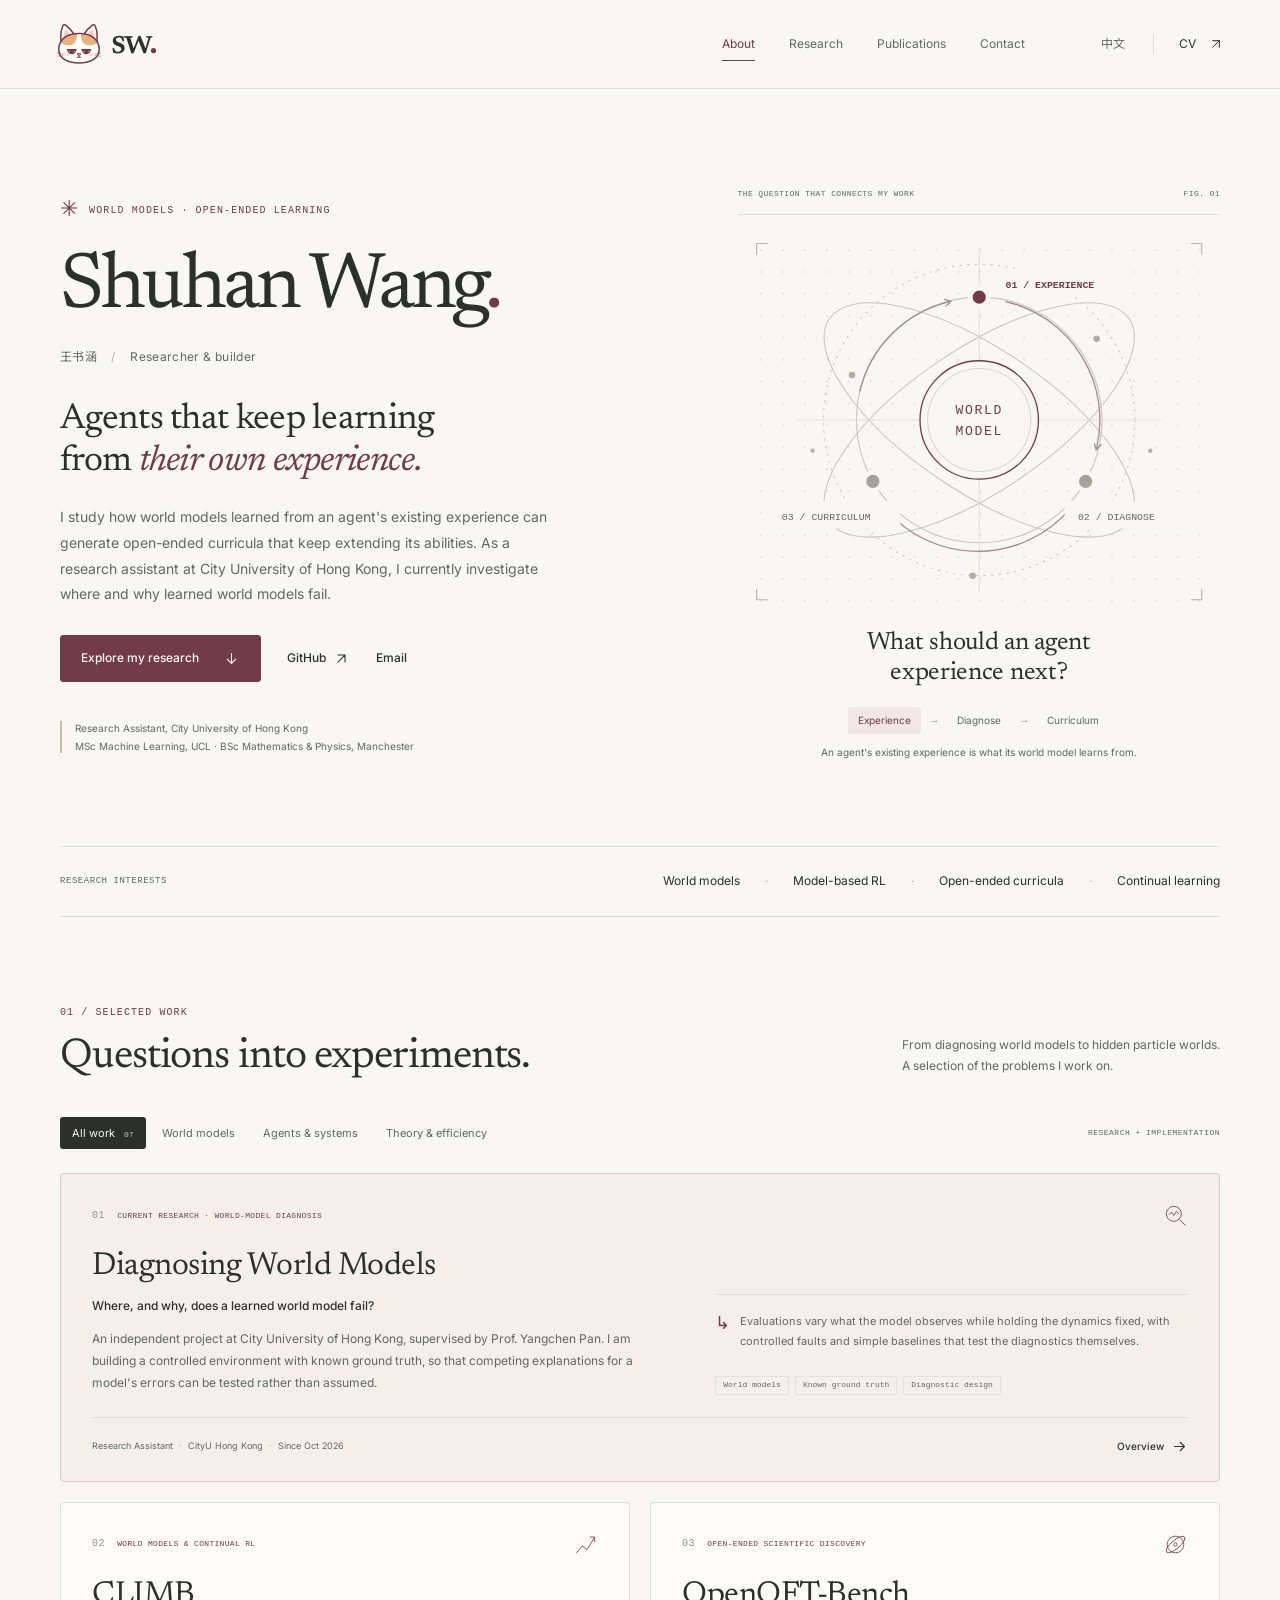
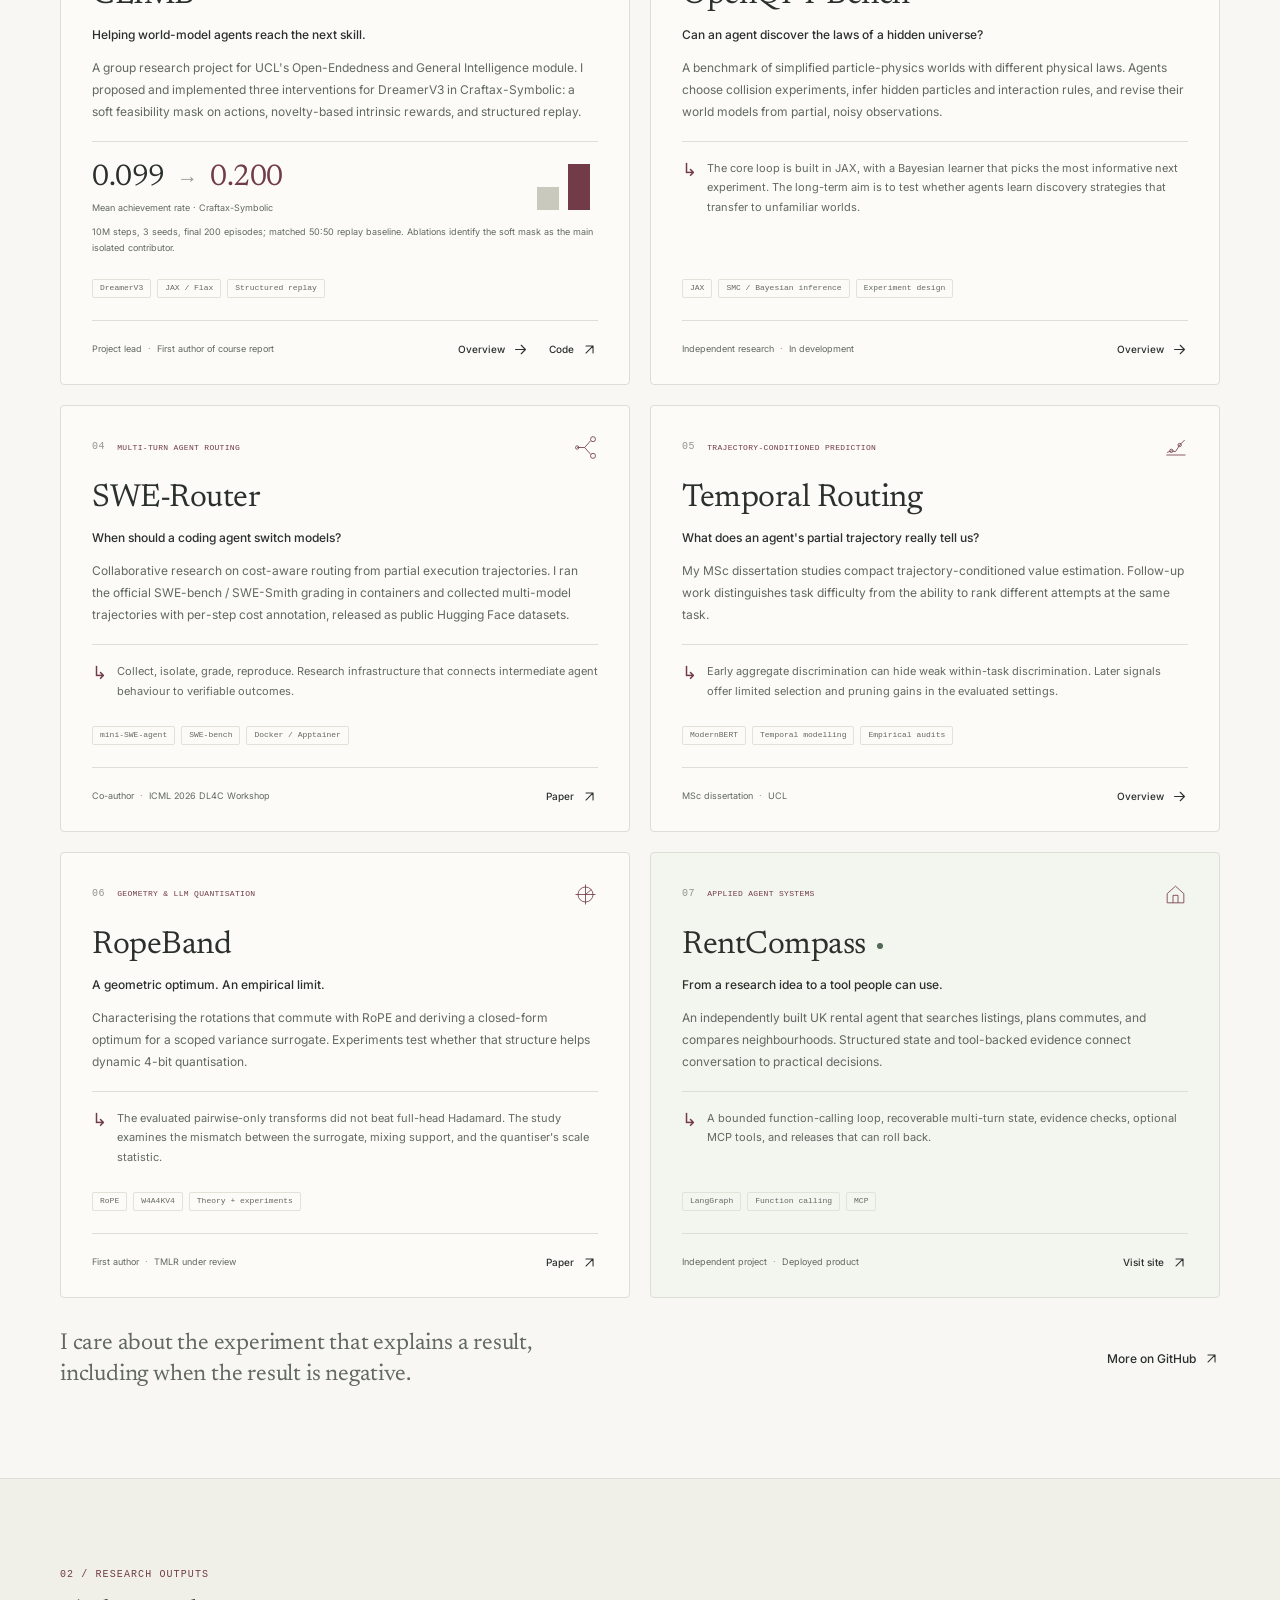
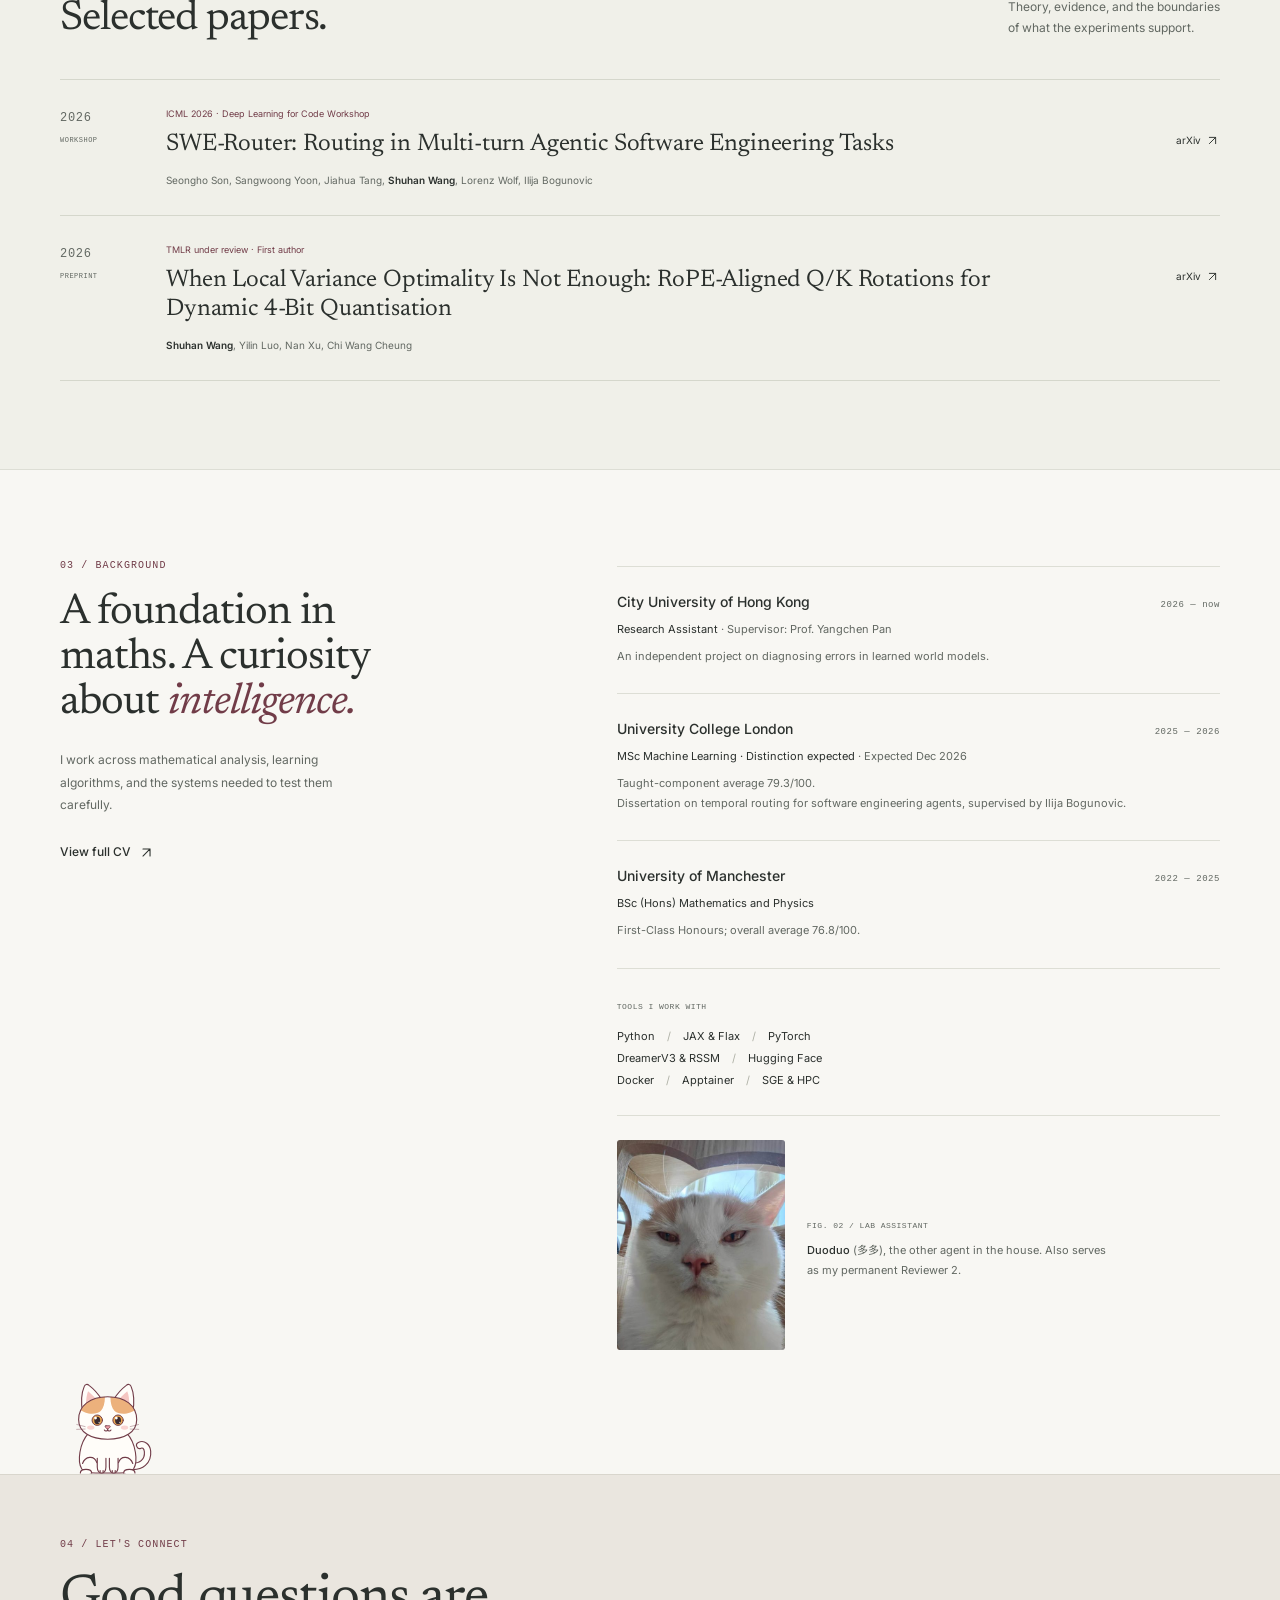
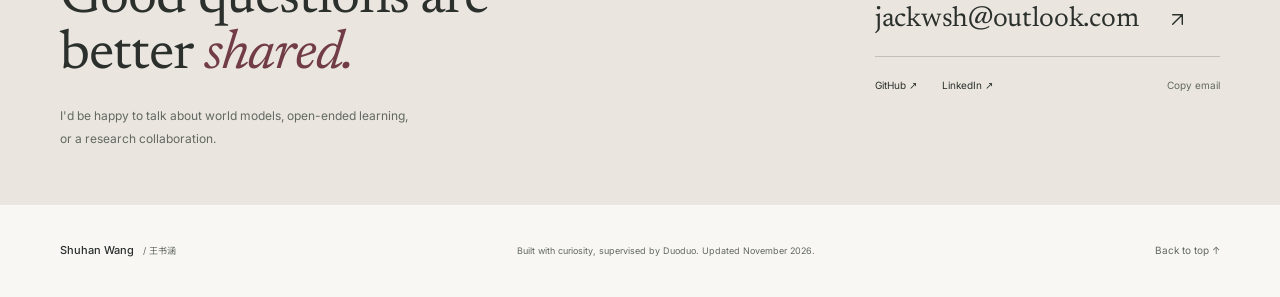
==== index.html @ 711679b0 "Add Duoduo avatar logo Draw Duoduo as an unimpressed line-art avatar beside the wordmark, with eyes " ====
<!doctype html>
<html lang="en">
<head>
  <meta charset="UTF-8">
  <meta name="viewport" content="width=device-width, initial-scale=1">
  <meta name="theme-color" content="#f8f7f3">
  <meta name="description" content="Shuhan Wang — Research Assistant at City University of Hong Kong and UCL MSc Machine Learning. Research in world models, model-based RL, and open-ended learning.">
  <meta property="og:type" content="website">
  <meta property="og:title" content="Shuhan Wang — Machine Learning Research">
  <meta property="og:description" content="Agents that keep learning from their own experience. World models, model-based RL, and open-ended learning.">
  <meta property="og:url" content="https://shuhan-wang1.github.io/">
  <meta property="og:image" content="https://shuhan-wang1.github.io/assets/social-card.png">
  <meta property="og:image:width" content="1200">
  <meta property="og:image:height" content="630">
  <meta property="og:image:alt" content="Shuhan Wang. Agents that keep learning from their own experience.">
  <meta name="twitter:card" content="summary_large_image">
  <link rel="canonical" href="https://shuhan-wang1.github.io/">
  <meta name="color-scheme" content="light">
  <title>Shuhan Wang — Machine Learning Research</title>
  <link rel="icon" href="assets/favicon.svg" type="image/svg+xml">
  <link rel="apple-touch-icon" href="assets/apple-touch-icon.png">
  <link rel="stylesheet" href="styles.css">
  <link rel="stylesheet" href="assets/duoduo/duoduo.css">
  <script src="app.js" defer></script>
  <script src="assets/duoduo/duoduo.js" defer></script>
  <script type="application/ld+json">{"@context":"https://schema.org","@type":"Person","name":"Shuhan Wang","alternateName":"王书涵","url":"https://shuhan-wang1.github.io/","email":"mailto:jackwsh@outlook.com","sameAs":["https://github.com/shuhan-wang1","https://www.linkedin.com/in/shuhan-wang-3779bb253/"],"jobTitle":"Research Assistant","affiliation":{"@type":"CollegeOrUniversity","name":"City University of Hong Kong"},"alumniOf":[{"@type":"CollegeOrUniversity","name":"University of Manchester"}],"knowsAbout":["World models","Model-based reinforcement learning","Open-ended learning","Continual learning"]}</script>
</head>
<body>
  <a class="skip-link" href="#main" data-i18n="skip">Skip to content</a>
  <header class="site-header">
    <div class="header-inner">
      <a class="wordmark" href="#" aria-label="Shuhan Wang, home"><svg class="logo-avatar" viewBox="0 0 64 64" aria-hidden="true" focusable="false"><g class="logo-head"><g transform="translate(32 32) scale(.84) translate(-55 -41.5)"><defs><clipPath id="logo-h"><path d="M55 24C75 24 88.5 34 88.5 50.5 88.5 64.5 75 73 55 73S21.5 64.5 21.5 50.5C21.5 34 35 24 55 24z"/></clipPath></defs><g fill="none" stroke="#713c48" stroke-width="2.5" stroke-linecap="round" stroke-linejoin="round"><path fill="#fffdf9" d="M26 42C24 30 25 19 28 12c1-2.5 3.5-3 5.5-1.2C39 15 44 20.5 48 27"/><path fill="#f5c6c2" stroke="none" d="M30 33c0-6 .8-11.5 2.4-15.5 3.5 2.8 6.8 6 9.6 9.5z"/><path fill="#fffdf9" d="M84 42C86 30 85 19 82 12c-1-2.5-3.5-3-5.5-1.2C71 15 66 20.5 62 27"/><path fill="#f5c6c2" stroke="none" d="M80 33c0-6-.8-11.5-2.4-15.5-3.5 2.8-6.8 6-9.6 9.5z"/><path fill="#fffdf9" stroke="none" d="M55 24C75 24 88.5 34 88.5 50.5 88.5 64.5 75 73 55 73S21.5 64.5 21.5 50.5C21.5 34 35 24 55 24z"/><g clip-path="url(#logo-h)"><path fill="#ecb17c" stroke="none" d="M15 20h36.5c1 8-.5 16-4.5 20.5-4 3.5-12 4-18 1.5-5-2-10-5-14-9zM95 20H58.5c-1 8 .5 16 4.5 20.5 4 3.5 12 4 18 1.5 5-2 10-5 14-9z"/></g><path d="M55 24C75 24 88.5 34 88.5 50.5 88.5 64.5 75 73 55 73S21.5 64.5 21.5 50.5C21.5 34 35 24 55 24z"/><ellipse cx="35.5" cy="59.5" rx="4.2" ry="2.4" fill="#f6b3b3" opacity=".55" stroke="none"/><ellipse cx="74.5" cy="59.5" rx="4.2" ry="2.4" fill="#f6b3b3" opacity=".55" stroke="none"/><clipPath id="logo-el"><path d="M36.7 51.2H49.3A6.3 6.3 0 0 1 36.7 51.2z"/></clipPath><g class="eye-half"><path d="M36.7 51.2H49.3A6.3 6.3 0 0 1 36.7 51.2z" fill="#eaa64f" stroke="none"/><g clip-path="url(#logo-el)"><ellipse cx="43" cy="52.6" rx="2" ry="3.2" fill="#3a2a2e"/><circle cx="44.6" cy="53.3" r=".75" fill="#fff"/></g><path d="M36.7 51.2H49.3A6.3 6.3 0 0 1 36.7 51.2z" stroke-width="2.0"/><path d="M35.8 51.2H50.2" stroke-width="2.5"/></g><clipPath id="logo-er"><path d="M60.7 51.2H73.3A6.3 6.3 0 0 1 60.7 51.2z"/></clipPath><g class="eye-half"><path d="M60.7 51.2H73.3A6.3 6.3 0 0 1 60.7 51.2z" fill="#eaa64f" stroke="none"/><g clip-path="url(#logo-er)"><ellipse cx="67" cy="52.6" rx="2" ry="3.2" fill="#3a2a2e"/><circle cx="68.6" cy="53.3" r=".75" fill="#fff"/></g><path d="M60.7 51.2H73.3A6.3 6.3 0 0 1 60.7 51.2z" stroke-width="2.0"/><path d="M59.8 51.2H74.2" stroke-width="2.5"/></g><g class="eye-open"><circle cx="43" cy="51" r="6.3" fill="#eaa64f" stroke-width="2.0"/><ellipse cx="43" cy="51.3" rx="3" ry="4.3" fill="#3a2a2e" stroke="none"/><circle cx="41.1" cy="48.9" r="1.5" fill="#fff" stroke="none"/></g><g class="eye-open"><circle cx="67" cy="51" r="6.3" fill="#eaa64f" stroke-width="2.0"/><ellipse cx="67" cy="51.3" rx="3" ry="4.3" fill="#3a2a2e" stroke="none"/><circle cx="65.1" cy="48.9" r="1.5" fill="#fff" stroke="none"/></g><path fill="#ef9ea6" stroke-width="1.5" d="M53 57.4h4c.9 0 1.3 1 .7 1.6l-1.9 1.9c-.4.4-1.2.4-1.6 0l-1.9-1.9c-.6-.6-.2-1.6.7-1.6z"/><path stroke-width="1.75" d="M55 61.2V62.8M52.2 63.3h5.6"/><path stroke-width="1.25" opacity=".6" d="M29 58.4l-9.6-2.4M29 61.2l-9.8.4M81 58.4l9.6-2.4M81 61.2l9.8.4"/></g></g></g></svg><span class="wordmark-text">sw<span class="wordmark-dot">.</span></span></a>
      <nav class="desktop-nav" aria-label="Main navigation">
        <a href="#about" data-i18n="navAbout">About</a>
        <a href="#research" data-i18n="navResearch">Research</a>
        <a href="#publications" data-i18n="navPapers">Publications</a>
        <a href="#contact" data-i18n="navContact">Contact</a>
      </nav>
      <div class="header-actions">
        <button class="language-button" id="language-toggle" type="button" aria-label="Switch to Chinese"><span id="language-label">中文</span></button>
        <a class="header-cv" href="assets/Shuhan_Wang_CV.pdf" target="_blank" rel="noopener"><span data-i18n="cv">CV</span><svg class="icon" viewBox="0 0 24 24" aria-hidden="true"><path d="M7 17 17 7M7 7h10v10"/></svg></a>
        <button class="menu-button" id="menu-toggle" type="button" aria-label="Open navigation" aria-expanded="false" aria-controls="mobile-nav"><svg class="icon" viewBox="0 0 24 24" aria-hidden="true"><path d="M4 8h16M4 16h16"/></svg></button>
      </div>
    </div>
    <nav class="mobile-nav" id="mobile-nav" aria-label="Mobile navigation" hidden>
      <a href="#about" data-i18n="navAbout">About</a><a href="#research" data-i18n="navResearch">Research</a><a href="#publications" data-i18n="navPapers">Publications</a><a href="#contact" data-i18n="navContact">Contact</a>
    </nav>
  </header>

  <main id="main">
    <section class="hero container" id="about" aria-labelledby="hero-title">
      <div class="hero-copy">
        <div class="eyebrow"><span class="small-cross" aria-hidden="true">✳</span><span data-i18n="heroEyebrow">WORLD MODELS · OPEN-ENDED LEARNING</span></div>
        <h1 id="hero-title">Shuhan Wang<span class="name-period">.</span></h1>
        <p class="chinese-name" data-i18n="nameNote">王书涵 <span class="name-divider">/</span> Researcher &amp; builder</p>
        <h2 class="hero-statement" data-i18n="heroStatement">Agents that keep learning <br>from <em>their own experience.</em></h2>
        <p class="hero-description" data-i18n="heroDescription">I study how world models learned from an agent's existing experience can generate open-ended curricula that keep extending its abilities. As a research assistant at City University of Hong Kong, I currently investigate where and why learned world models fail.</p>
        <div class="hero-links">
          <a class="button button-primary" href="#research"><span data-i18n="exploreResearch">Explore my research</span><svg class="icon" viewBox="0 0 24 24" aria-hidden="true"><path d="M12 5v14m-6-6 6 6 6-6"/></svg></a>
          <a class="text-link" href="https://github.com/shuhan-wang1" target="_blank" rel="noopener noreferrer">GitHub<svg class="icon" viewBox="0 0 24 24" aria-hidden="true"><path d="M7 17 17 7M7 7h10v10"/></svg></a>
          <a class="text-link" href="mailto:jackwsh@outlook.com" data-i18n="email">Email</a>
        </div>
        <div class="hero-affiliation"><span class="affiliation-line" aria-hidden="true"></span><span data-i18n="affiliation">Research Assistant, City University of Hong Kong<br>MSc Machine Learning, UCL · BSc Mathematics &amp; Physics, Manchester</span></div>
      </div>

      <figure class="research-figure" data-phase="0">
        <div class="figure-heading"><span class="mono" data-i18n="figureLabel">THE QUESTION THAT CONNECTS MY WORK</span><span class="figure-index mono">FIG. 01</span></div>
        <svg class="world-diagram" viewBox="0 0 440 370" role="img" aria-labelledby="diagram-title diagram-desc">
          <title id="diagram-title">Learning from self-generated experience</title>
          <desc id="diagram-desc">An illustrative loop: experience trains a world model, diagnosis locates its errors, and the model shapes what the agent experiences next.</desc>
          <defs><pattern id="dot-grid" width="20" height="20" patternUnits="userSpaceOnUse"><circle cx="1" cy="1" r=".8" fill="#d7d5ce"/></pattern><marker id="arrow" markerWidth="6" markerHeight="6" refX="4" refY="3" orient="auto"><path d="m0 0 5 3-5 3" fill="none" stroke="#a48a8d"/></marker></defs>
          <rect x="14" y="12" width="412" height="335" fill="url(#dot-grid)"/>
          <g class="diagram-orbits" fill="none" stroke="#c8c6bd" stroke-width="1">
            <circle cx="220" cy="176" r="112"/><circle cx="220" cy="176" r="142" stroke-dasharray="2 5"/>
            <ellipse cx="220" cy="176" rx="165" ry="65" transform="rotate(-34 220 176)"/>
            <ellipse cx="220" cy="176" rx="165" ry="65" transform="rotate(34 220 176)"/>
            <path d="M54 176h332M220 18v315" stroke="#e3e0d8"/>
          </g>
          <g stroke="#a48a8d" stroke-width="1.2" fill="none" marker-end="url(#arrow)"><path d="M244 68a111 111 0 0 1 83 134"/><path d="M302 258a111 111 0 0 1-167 0"/><path d="M111 150a111 111 0 0 1 82-82"/></g>
          <g class="diagram-center"><circle cx="220" cy="176" r="54" fill="#f8f7f3" stroke="#713c48" stroke-width="1.2"/><circle cx="220" cy="176" r="47" fill="none" stroke="#e1d4d5"/><text x="220" y="171" text-anchor="middle" data-i18n="diagramWorld">WORLD</text><text x="220" y="190" text-anchor="middle" data-i18n="diagramModel">MODEL</text></g>
          <g class="diagram-node node-0"><circle cx="220" cy="64" r="8"/><rect x="233" y="39" width="120" height="25" rx="3"/><text x="244" y="56" data-i18n="diagramExperience">01 / EXPERIENCE</text></g>
          <g class="diagram-node node-1"><circle cx="317" cy="232" r="8"/><rect x="298" y="250" width="123" height="25" rx="3"/><text x="310" y="267" data-i18n="diagramDiagnose">02 / DIAGNOSE</text></g>
          <g class="diagram-node node-2"><circle cx="123" cy="232" r="8"/><rect x="28" y="250" width="120" height="25" rx="3"/><text x="40" y="267" data-i18n="diagramCurriculum">03 / CURRICULUM</text></g>
          <g fill="#b0afa5"><circle cx="104" cy="135" r="3"/><circle cx="327" cy="102" r="3"/><circle cx="214" cy="318" r="3"/><circle cx="68" cy="204" r="2"/><circle cx="376" cy="204" r="2"/></g>
          <path d="M17 25v-10h10M413 15h10v10M17 330v10h10M413 340h10v-10" stroke="#b5b3a9" fill="none"/>
        </svg>
        <figcaption>
          <p class="figure-question" data-i18n="figureQuestion">What should an agent<br>experience next?</p>
          <div class="phase-controls" role="group" aria-label="Explore the learning loop"><button type="button" data-phase="0" aria-pressed="true" data-i18n="phaseExperience">Experience</button><span aria-hidden="true">→</span><button type="button" data-phase="1" aria-pressed="false" data-i18n="phaseDiagnose">Diagnose</button><span aria-hidden="true">→</span><button type="button" data-phase="2" aria-pressed="false" data-i18n="phaseCurriculum">Curriculum</button></div>
          <p class="phase-description" id="phase-description" aria-live="polite">An agent's existing experience is what its world model learns from.</p>
        </figcaption>
      </figure>
    </section>

    <div class="interest-strip container"><span class="mono" data-i18n="interestsLabel">RESEARCH INTERESTS</span><div><span data-i18n="interestWorld">World models</span><span class="strip-dot" aria-hidden="true">·</span><span data-i18n="interestMBRL">Model-based RL</span><span class="strip-dot" aria-hidden="true">·</span><span data-i18n="interestOpen">Open-ended curricula</span><span class="strip-dot" aria-hidden="true">·</span><span data-i18n="interestContinual">Continual learning</span></div></div>

    <section class="research-section container section-space" id="research" aria-labelledby="research-title">
      <div class="section-heading"><div><p class="eyebrow" data-i18n="researchEyebrow">01 / SELECTED WORK</p><h2 id="research-title" data-i18n="researchTitle">Questions into experiments.</h2></div><p class="section-intro" data-i18n="researchIntro">From diagnosing world models to hidden particle worlds.<br>A selection of the problems I work on.</p></div>
      <div class="research-toolbar"><div class="project-filters" role="group" aria-label="Filter projects"><button type="button" data-filter="all" aria-pressed="true" data-i18n="filterAll">All work <span>07</span></button><button type="button" data-filter="world" aria-pressed="false" data-i18n="filterWorld">World models</button><button type="button" data-filter="agents" aria-pressed="false" data-i18n="filterAgents">Agents &amp; systems</button><button type="button" data-filter="theory" aria-pressed="false" data-i18n="filterTheory">Theory &amp; efficiency</button></div><span class="mono toolbar-note" data-i18n="toolbarNote">RESEARCH + IMPLEMENTATION</span></div>
      <div class="projects-grid">
        <article class="project-card featured-card wide-card" data-category="world">
          <div class="card-topline"><span class="mono project-number">01</span><span class="category" data-i18n="catDiagnosis">CURRENT RESEARCH · WORLD-MODEL DIAGNOSIS</span><svg class="card-symbol" viewBox="0 0 30 30" aria-hidden="true"><circle cx="13" cy="13" r="9"/><path d="m20 20 7 7M7 14l3-3 3 4 3-5 3 3"/></svg></div>
          <div class="wide-body">
            <div class="wide-main">
              <h3 data-i18n="wmTitle">Diagnosing World Models</h3><p class="project-question" data-i18n="wmQuestion">Where, and why, does a learned world model fail?</p>
              <p class="project-description" data-i18n="wmDescription">An independent project at City University of Hong Kong, supervised by Prof. Yangchen Pan. I am building a controlled environment with known ground truth, so that competing explanations for a model's errors can be tested rather than assumed.</p>
            </div>
            <div class="wide-side">
              <div class="project-insight"><span class="insight-mark" aria-hidden="true">↳</span><p data-i18n="wmInsight">Evaluations vary what the model observes while holding the dynamics fixed, with controlled faults and simple baselines that test the diagnostics themselves.</p></div>
              <div class="method-tags"><span data-i18n="tagWorldModels">World models</span><span data-i18n="tagGroundTruth">Known ground truth</span><span data-i18n="tagDiagnostics">Diagnostic design</span></div>
            </div>
          </div>
          <div class="card-footer"><span class="project-role" data-i18n="wmRole">Research Assistant <span class="role-dot">·</span> CityU Hong Kong <span class="role-dot">·</span> Since Oct 2026</span><button class="text-link project-detail-button" type="button" data-project="wm"><span data-i18n="details">Overview</span><svg class="icon" viewBox="0 0 24 24" aria-hidden="true"><path d="M5 12h14m-6-6 6 6-6 6"/></svg></button></div>
        </article>
        <article class="project-card" data-category="world">
          <div class="card-topline"><span class="mono project-number">02</span><span class="category" data-i18n="catRL">WORLD MODELS &amp; CONTINUAL RL</span><svg class="card-symbol" viewBox="0 0 30 30" aria-hidden="true"><path d="m4 25 7-8 6 4 9-15M20 6h6v6"/></svg></div>
          <h3>CLIMB</h3><p class="project-question" data-i18n="climbQuestion">Helping world-model agents reach the next skill.</p>
          <p class="project-description" data-i18n="climbDescription">A group research project for UCL's Open-Endedness and General Intelligence module. I proposed and implemented three interventions for DreamerV3 in Craftax-Symbolic: a soft feasibility mask on actions, novelty-based intrinsic rewards, and structured replay.</p>
          <div class="climb-result"><div><span class="result-value">0.099 <span aria-hidden="true">→</span> <strong>0.200</strong></span><span class="result-label" data-i18n="climbResult">Mean achievement rate · Craftax-Symbolic</span></div><div class="mini-bars" aria-hidden="true"><span></span><span></span></div></div>
          <p class="result-scope" data-i18n="climbScope">10M steps, 3 seeds, final 200 episodes; matched 50:50 replay baseline. Ablations identify the soft mask as the main isolated contributor.</p>
          <div class="method-tags"><span>DreamerV3</span><span>JAX / Flax</span><span data-i18n="tagReplay">Structured replay</span></div>
          <div class="card-footer"><span class="project-role" data-i18n="climbRole">Project lead <span class="role-dot">·</span> First author of course report</span><span class="card-links"><button class="text-link project-detail-button" type="button" data-project="climb"><span data-i18n="details">Overview</span><svg class="icon" viewBox="0 0 24 24" aria-hidden="true"><path d="M5 12h14m-6-6 6 6-6 6"/></svg></button><a class="text-link" href="https://github.com/shuhan-wang1/CLIMB" target="_blank" rel="noopener noreferrer"><span data-i18n="code">Code</span><svg class="icon" viewBox="0 0 24 24" aria-hidden="true"><path d="M7 17 17 7M7 7h10v10"/></svg></a></span></div>
        </article>
        <article class="project-card" data-category="world">
          <div class="card-topline"><span class="mono project-number">03</span><span class="category" data-i18n="catDiscovery">OPEN-ENDED SCIENTIFIC DISCOVERY</span><svg class="card-symbol" viewBox="0 0 30 30" aria-hidden="true"><circle cx="15" cy="15" r="10"/><ellipse cx="15" cy="15" rx="14" ry="5" transform="rotate(-40 15 15)"/><circle cx="15" cy="15" r="2"/></svg></div>
          <h3>OpenQFT-Bench</h3><p class="project-question" data-i18n="qftQuestion">Can an agent discover the laws of a hidden universe?</p>
          <p class="project-description" data-i18n="qftDescription">A benchmark of simplified particle-physics worlds with different physical laws. Agents choose collision experiments, infer hidden particles and interaction rules, and revise their world models from partial, noisy observations.</p>
          <div class="project-insight"><span class="insight-mark" aria-hidden="true">↳</span><p data-i18n="qftInsight">The core loop is built in JAX, with a Bayesian learner that picks the most informative next experiment. The long-term aim is to test whether agents learn discovery strategies that transfer to unfamiliar worlds.</p></div>
          <div class="method-tags"><span>JAX</span><span data-i18n="tagSMC">SMC / Bayesian inference</span><span data-i18n="tagExperiment">Experiment design</span></div>
          <div class="card-footer"><span class="project-role" data-i18n="qftRole">Independent research <span class="role-dot">·</span> In development</span><button class="text-link project-detail-button" type="button" data-project="qft"><span data-i18n="details">Overview</span><svg class="icon" viewBox="0 0 24 24" aria-hidden="true"><path d="M5 12h14m-6-6 6 6-6 6"/></svg></button></div>
        </article>
        <article class="project-card" data-category="agents">
          <div class="card-topline"><span class="mono project-number">04</span><span class="category" data-i18n="catRouting">MULTI-TURN AGENT ROUTING</span><svg class="card-symbol" viewBox="0 0 30 30" aria-hidden="true"><path d="M5 15h9m0 0 7-8m-7 8 7 8"/><circle cx="5" cy="15" r="2"/><circle cx="24" cy="5" r="3"/><circle cx="24" cy="25" r="3"/></svg></div>
          <h3>SWE-Router</h3><p class="project-question" data-i18n="sweQuestion">When should a coding agent switch models?</p>
          <p class="project-description" data-i18n="sweDescription">Collaborative research on cost-aware routing from partial execution trajectories. I ran the official SWE-bench / SWE-Smith grading in containers and collected multi-model trajectories with per-step cost annotation, released as public Hugging Face datasets.</p>
          <div class="project-insight"><span class="insight-mark" aria-hidden="true">↳</span><p data-i18n="sweInsight">Collect, isolate, grade, reproduce. Research infrastructure that connects intermediate agent behaviour to verifiable outcomes.</p></div>
          <div class="method-tags"><span>mini-SWE-agent</span><span>SWE-bench</span><span>Docker / Apptainer</span></div>
          <div class="card-footer"><span class="project-role" data-i18n="sweRole">Co-author <span class="role-dot">·</span> ICML 2026 DL4C Workshop</span><a class="text-link" href="https://arxiv.org/abs/2607.00053" target="_blank" rel="noopener noreferrer"><span data-i18n="paper">Paper</span><svg class="icon" viewBox="0 0 24 24" aria-hidden="true"><path d="M7 17 17 7M7 7h10v10"/></svg></a></div>
        </article>
        <article class="project-card" data-category="agents">
          <div class="card-topline"><span class="mono project-number">05</span><span class="category" data-i18n="catTrajectory">TRAJECTORY-CONDITIONED PREDICTION</span><svg class="card-symbol" viewBox="0 0 30 30" aria-hidden="true"><path d="M4 24h23M5 21l5-2 5 1 5-8 6-6"/><circle cx="10" cy="19" r="2"/><circle cx="20" cy="12" r="2"/></svg></div>
          <h3 data-i18n="temporalTitle">Temporal Routing</h3><p class="project-question" data-i18n="temporalQuestion">What does an agent's partial trajectory really tell us?</p>
          <p class="project-description" data-i18n="temporalDescription">My MSc dissertation studies compact trajectory-conditioned value estimation. Follow-up work distinguishes task difficulty from the ability to rank different attempts at the same task.</p>
          <div class="project-insight"><span class="insight-mark" aria-hidden="true">↳</span><p data-i18n="temporalInsight">Early aggregate discrimination can hide weak within-task discrimination. Later signals offer limited selection and pruning gains in the evaluated settings.</p></div>
          <div class="method-tags"><span>ModernBERT</span><span data-i18n="tagTemporal">Temporal modelling</span><span data-i18n="tagAudits">Empirical audits</span></div>
          <div class="card-footer"><span class="project-role" data-i18n="temporalRole">MSc dissertation <span class="role-dot">·</span> UCL</span><button class="text-link project-detail-button" type="button" data-project="temporal"><span data-i18n="details">Overview</span><svg class="icon" viewBox="0 0 24 24" aria-hidden="true"><path d="M5 12h14m-6-6 6 6-6 6"/></svg></button></div>
        </article>
        <article class="project-card" data-category="theory">
          <div class="card-topline"><span class="mono project-number">06</span><span class="category" data-i18n="catTheory">GEOMETRY &amp; LLM QUANTISATION</span><svg class="card-symbol" viewBox="0 0 30 30" aria-hidden="true"><path d="M15 3v24M3 15h24"/><circle cx="15" cy="15" r="9"/><path d="m15 15 7-6"/></svg></div>
          <h3>RopeBand</h3><p class="project-question" data-i18n="ropeQuestion">A geometric optimum. An empirical limit.</p>
          <p class="project-description" data-i18n="ropeDescription">Characterising the rotations that commute with RoPE and deriving a closed-form optimum for a scoped variance surrogate. Experiments test whether that structure helps dynamic 4-bit quantisation.</p>
          <div class="project-insight"><span class="insight-mark" aria-hidden="true">↳</span><p data-i18n="ropeInsight">The evaluated pairwise-only transforms did not beat full-head Hadamard. The study examines the mismatch between the surrogate, mixing support, and the quantiser's scale statistic.</p></div>
          <div class="method-tags"><span>RoPE</span><span>W4A4KV4</span><span data-i18n="tagTheory">Theory + experiments</span></div>
          <div class="card-footer"><span class="project-role" data-i18n="ropeRole">First author <span class="role-dot">·</span> TMLR under review</span><a class="text-link" href="https://arxiv.org/abs/2608.13365" target="_blank" rel="noopener noreferrer"><span data-i18n="paper">Paper</span><svg class="icon" viewBox="0 0 24 24" aria-hidden="true"><path d="M7 17 17 7M7 7h10v10"/></svg></a></div>
        </article>
        <article class="project-card product-card" data-category="agents">
          <div class="card-topline"><span class="mono project-number">07</span><span class="category" data-i18n="catProduct">APPLIED AGENT SYSTEMS</span><svg class="card-symbol" viewBox="0 0 30 30" aria-hidden="true"><path d="m5 14 10-9 10 9v11H5zM12 25v-9h6v9"/></svg></div>
          <h3>RentCompass <span class="product-dot" aria-hidden="true"></span></h3><p class="project-question" data-i18n="rentQuestion">From a research idea to a tool people can use.</p>
          <p class="project-description" data-i18n="rentDescription">An independently built UK rental agent that searches listings, plans commutes, and compares neighbourhoods. Structured state and tool-backed evidence connect conversation to practical decisions.</p>
          <div class="project-insight"><span class="insight-mark" aria-hidden="true">↳</span><p data-i18n="rentInsight">A bounded function-calling loop, recoverable multi-turn state, evidence checks, optional MCP tools, and releases that can roll back.</p></div>
          <div class="method-tags"><span>LangGraph</span><span>Function calling</span><span>MCP</span></div>
          <div class="card-footer"><span class="project-role" data-i18n="rentRole">Independent project <span class="role-dot">·</span> Deployed product</span><a class="text-link" href="https://rentcompass.co.uk" target="_blank" rel="noopener noreferrer"><span data-i18n="visit">Visit site</span><svg class="icon" viewBox="0 0 24 24" aria-hidden="true"><path d="M7 17 17 7M7 7h10v10"/></svg></a></div>
        </article>
      </div>
      <p class="filter-announcement sr-only" id="filter-announcement" role="status" aria-live="polite"></p>
      <div class="research-bottom"><p data-i18n="researchBottom">I care about the experiment that explains a result,<br>including when the result is negative.</p><a class="text-link" href="https://github.com/shuhan-wang1" target="_blank" rel="noopener noreferrer"><span data-i18n="moreGithub">More on GitHub</span><svg class="icon" viewBox="0 0 24 24" aria-hidden="true"><path d="M7 17 17 7M7 7h10v10"/></svg></a></div>
    </section>

    <section class="publications-section section-space" id="publications" aria-labelledby="publications-title"><div class="container">
      <div class="section-heading"><div><p class="eyebrow" data-i18n="papersEyebrow">02 / RESEARCH OUTPUTS</p><h2 id="publications-title" data-i18n="papersTitle">Selected papers.</h2></div><p class="section-intro" data-i18n="papersIntro">Theory, evidence, and the boundaries<br>of what the experiments support.</p></div>
      <div class="paper-list">
        <article class="paper-row"><div class="paper-year mono">2026<span class="paper-type" data-i18n="workshop">WORKSHOP</span></div><div class="paper-body"><span class="paper-venue" data-i18n="sweVenue">ICML 2026 · Deep Learning for Code Workshop</span><h3><a href="https://arxiv.org/abs/2607.00053" target="_blank" rel="noopener noreferrer">SWE-Router: Routing in Multi-turn Agentic Software Engineering Tasks</a></h3><p class="paper-authors">Seongho Son, Sangwoong Yoon, Jiahua Tang, <strong>Shuhan Wang</strong>, Lorenz Wolf, Ilija Bogunovic</p></div><a class="paper-link" href="https://arxiv.org/abs/2607.00053" target="_blank" rel="noopener noreferrer" aria-label="Read SWE-Router on arXiv">arXiv<svg class="icon" viewBox="0 0 24 24" aria-hidden="true"><path d="M7 17 17 7M7 7h10v10"/></svg></a></article>
        <article class="paper-row"><div class="paper-year mono">2026<span class="paper-type" data-i18n="preprint">PREPRINT</span></div><div class="paper-body"><span class="paper-venue" data-i18n="ropeVenue">TMLR under review · First author</span><h3><a href="https://arxiv.org/abs/2608.13365" target="_blank" rel="noopener noreferrer">When Local Variance Optimality Is Not Enough: RoPE-Aligned Q/K Rotations for Dynamic 4-Bit Quantisation</a></h3><p class="paper-authors"><strong>Shuhan Wang</strong>, Yilin Luo, Nan Xu, Chi Wang Cheung</p></div><a class="paper-link" href="https://arxiv.org/abs/2608.13365" target="_blank" rel="noopener noreferrer" aria-label="Read RopeBand on arXiv">arXiv<svg class="icon" viewBox="0 0 24 24" aria-hidden="true"><path d="M7 17 17 7M7 7h10v10"/></svg></a></article>
      </div>
    </div></section>

    <section class="background-section container section-space" id="background" aria-labelledby="background-title">
      <div class="background-intro"><p class="eyebrow" data-i18n="backgroundEyebrow">03 / BACKGROUND</p><h2 id="background-title" data-i18n="backgroundTitle">A foundation in<br>maths. A curiosity<br>about <em>intelligence.</em></h2><p data-i18n="backgroundDescription">I work across mathematical analysis, learning algorithms, and the systems needed to test them carefully.</p><a class="text-link" href="assets/Shuhan_Wang_CV.pdf" target="_blank" rel="noopener"><span data-i18n="fullCV">View full CV</span><svg class="icon" viewBox="0 0 24 24" aria-hidden="true"><path d="M7 17 17 7M7 7h10v10"/></svg></a></div>
      <div class="background-details"><div class="education-entry"><div class="education-heading"><h3>City University of Hong Kong</h3><span class="mono" data-i18n="cityuDates">2026 — now</span></div><p class="degree" data-i18n="cityuRole">Research Assistant <span class="expected">· Supervisor: Prof. Yangchen Pan</span></p><p data-i18n="cityuDescription">An independent project on diagnosing errors in learned world models.</p></div><div class="education-entry"><div class="education-heading"><h3>University College London</h3><span class="mono">2025 — 2026</span></div><p class="degree" data-i18n="uclDegree">MSc Machine Learning · Distinction expected <span class="expected">· Expected Dec 2026</span></p><p data-i18n="uclDescription">Taught-component average 79.3/100.<br>Dissertation on temporal routing for software engineering agents, supervised by Ilija Bogunovic.</p></div><div class="education-entry"><div class="education-heading"><h3>University of Manchester</h3><span class="mono">2022 — 2025</span></div><p class="degree" data-i18n="manchesterDegree">BSc (Hons) Mathematics and Physics</p><p data-i18n="manchesterDescription">First-Class Honours; overall average 76.8/100.</p></div><div class="toolkit"><span class="mono" data-i18n="toolkitLabel">TOOLS I WORK WITH</span><p>Python <span>/</span> JAX &amp; Flax <span>/</span> PyTorch<br>DreamerV3 &amp; RSSM <span>/</span> Hugging Face<br>Docker <span>/</span> Apptainer <span>/</span> SGE &amp; HPC</p></div><figure class="lab-assistant"><img id="duoduo-photo" src="assets/duoduo.jpg" width="480" height="600" loading="lazy" decoding="async" alt="Duoduo, my white-and-ginger cat, giving the camera an unimpressed look"><figcaption><span class="mono" data-i18n="labAssistantLabel">FIG. 02 / LAB ASSISTANT</span><p data-i18n="labAssistantCaption"><strong>Duoduo</strong> (多多), the other agent in the house. Also serves as my permanent Reviewer 2.</p></figcaption></figure></div>
    </section>

    <section class="contact-section" id="contact" aria-labelledby="contact-title"><div class="container contact-inner"><div class="duoduo" id="duoduo" data-src="assets/duoduo/duoduo.svg" hidden><p class="duoduo-bubble" role="status" aria-live="polite"></p><button class="duoduo-button" type="button" aria-label="Pet Duoduo" title="Duoduo is supervising. Click to pet."><span class="duoduo-stage"></span></button></div><div><p class="eyebrow" data-i18n="contactEyebrow">04 / LET'S CONNECT</p><h2 id="contact-title" data-i18n="contactTitle">Good questions are<br>better <em>shared.</em></h2><p data-i18n="contactDescription">I'd be happy to talk about world models, open-ended learning,<br>or a research collaboration.</p></div><div class="contact-links"><a class="contact-email" href="mailto:jackwsh@outlook.com">jackwsh@outlook.com<svg class="icon" viewBox="0 0 24 24" aria-hidden="true"><path d="M7 17 17 7M7 7h10v10"/></svg></a><div class="contact-socials"><a href="https://github.com/shuhan-wang1" target="_blank" rel="noopener noreferrer">GitHub ↗</a><a href="https://www.linkedin.com/in/shuhan-wang-3779bb253/" target="_blank" rel="noopener noreferrer">LinkedIn ↗</a><button id="copy-email" type="button" data-i18n="copyEmail">Copy email</button></div><p id="copy-status" class="copy-status" role="status" aria-live="polite"></p></div></div></section>
  </main>
  <footer class="site-footer container"><a class="footer-name" href="#">Shuhan Wang<span> / 王书涵</span></a><p data-i18n="footerNote">Built with curiosity, supervised by Duoduo. Updated November 2026.</p><a class="back-top" href="#" data-i18n="backTop">Back to top ↑</a></footer>

  <dialog id="project-dialog" aria-labelledby="dialog-title"><div class="dialog-header"><span class="mono" data-i18n="dialogLabel">PROJECT NOTES</span><button id="dialog-close" type="button" aria-label="Close project overview"><svg class="icon" viewBox="0 0 24 24" aria-hidden="true"><path d="m6 6 12 12M6 18 18 6"/></svg></button></div><h2 id="dialog-title"></h2><div id="dialog-body"></div><div class="dialog-footer"><a class="text-link" href="mailto:jackwsh@outlook.com"><span data-i18n="discussProject">Discuss this project</span><svg class="icon" viewBox="0 0 24 24" aria-hidden="true"><path d="M7 17 17 7M7 7h10v10"/></svg></a></div></dialog>
</body>
</html>
---- styles.css ----
@font-face{font-family:Inter;src:url('assets/fonts/inter-latin.woff2') format('woff2');font-style:normal;font-weight:100 900;font-display:swap}
@font-face{font-family:Newsreader;src:url('assets/fonts/newsreader-latin.woff2') format('woff2');font-style:normal;font-weight:200 800;font-display:swap}
@font-face{font-family:Newsreader;src:url('assets/fonts/newsreader-italic-latin.woff2') format('woff2');font-style:italic;font-weight:200 800;font-display:swap}
@font-face{font-family:'Noto Sans SC';src:url('assets/fonts/noto-sans-sc-subset.woff2') format('woff2');font-style:normal;font-weight:400 600;font-display:swap}
@font-face{font-family:'Noto Serif SC';src:url('assets/fonts/noto-serif-sc-subset.woff2') format('woff2');font-style:normal;font-weight:400;font-display:swap}
:root{--paper:#f8f7f3;--surface:#fcfbf8;--ink:#2b302d;--muted:#626862;--accent:#713c48;--accent-soft:#f0e7e6;--line:#ddded5;--green:#526a55;--serif:Newsreader,'Noto Serif SC',Georgia,'Times New Roman',serif;--sans:Inter,-apple-system,BlinkMacSystemFont,'Segoe UI','Noto Sans SC','Microsoft YaHei',sans-serif;--mono:'SFMono-Regular',Consolas,'Liberation Mono','Noto Sans SC',monospace}
*,*::before,*::after{box-sizing:border-box}
html{scroll-behavior:smooth;scroll-padding-top:104px}
body{margin:0;background:var(--paper);color:var(--ink);font-family:var(--sans);font-size:15px;line-height:1.7;-webkit-font-smoothing:antialiased}
body.dialog-open{overflow:hidden}
::selection{background:#dfc8cc;color:var(--ink)}
a{color:inherit;text-decoration:none;text-underline-offset:5px}
button{font:inherit;color:inherit;cursor:pointer}
button,a{-webkit-tap-highlight-color:transparent}
button{border:0;background:none}
button:focus-visible,a:focus-visible{outline:2px solid var(--accent);outline-offset:5px;border-radius:2px}
svg{display:block}
h1,h2,h3,p,figure{margin:0}
h1,h2,h3{font-weight:400}
em{color:var(--accent);font-weight:400}
[hidden]{display:none!important}
.container{width:calc(100% - 112px);max-width:1160px;margin-inline:auto}
.mono{font-family:var(--mono);font-size:10px;letter-spacing:.06em;line-height:1.6}
.icon{width:20px;height:20px;fill:none;stroke:currentColor;stroke-width:1.5;stroke-linecap:round;stroke-linejoin:round;flex-shrink:0}
.sr-only{position:absolute;overflow:hidden;clip:rect(0,0,0,0);white-space:nowrap;width:1px;height:1px;margin:-1px;padding:0;border:0}
.skip-link{position:fixed;top:8px;left:8px;padding:8px 16px;background:var(--ink);color:white;z-index:10;transform:translateY(-200%)}
.skip-link:focus{transform:translateY(0)}
.site-header{position:sticky;top:0;z-index:5;background:var(--paper);border-bottom:1px solid var(--line)}
.header-inner{height:88px;max-width:1320px;width:calc(100% - 112px);margin:auto;display:flex;align-items:center;justify-content:space-between;gap:30px}
.wordmark{font-family:var(--serif);font-size:38px;line-height:1;font-weight:500;letter-spacing:-2px}
.wordmark-dot{color:var(--accent)}
.wordmark{display:inline-flex;align-items:center;gap:9px}
.logo-avatar{width:46px;height:46px;flex-shrink:0;overflow:visible}
.logo-head{transform-box:view-box;transform-origin:32px 56px;transition:transform .3s cubic-bezier(.3,.7,.4,1)}
.logo-avatar .eye-open{display:none}
.wordmark:hover .logo-head,.wordmark:focus-visible .logo-head{transform:rotate(-7deg)}
.wordmark:hover .eye-half,.wordmark:focus-visible .eye-half{display:none}
.wordmark:hover .eye-open,.wordmark:focus-visible .eye-open{display:inline}
.desktop-nav{display:flex;gap:34px;margin-left:auto;margin-right:42px;align-items:center}
.desktop-nav a{font-size:12px;color:var(--muted);position:relative;padding-block:10px}
.desktop-nav a:hover,.desktop-nav a[aria-current]{color:var(--accent)}
.desktop-nav a::after{content:'';position:absolute;bottom:3px;left:0;right:0;height:1px;background:var(--accent);transform:scaleX(0);transition:transform .18s}
.desktop-nav a[aria-current]::after,.desktop-nav a:hover::after{transform:scaleX(1)}
.header-actions{display:flex;align-items:center;gap:24px}
.language-button{font-size:12px;color:var(--muted);padding:10px 0;min-width:32px}
.language-button:hover{color:var(--accent)}
.header-cv{display:flex;gap:12px;align-items:center;font-size:12px;padding-left:25px;border-left:1px solid var(--line)}
.header-cv:hover{color:var(--accent)}
.header-cv .icon{width:16px;height:16px}
.menu-button{display:none;padding:6px}
.mobile-nav{padding:8px 24px 20px;display:flex;flex-direction:column;gap:4px;border-top:1px solid var(--line)}
.mobile-nav a{padding:10px 0}
.hero{display:grid;grid-template-columns:1.28fr 1fr;align-items:center;gap:60px;padding-block:87px 68px}
.eyebrow{font-family:var(--mono);font-size:10px;line-height:1.6;letter-spacing:.11em;color:var(--accent);display:flex;align-items:center;gap:10px}
.small-cross{font-size:22px;line-height:1}
.hero h1{font-family:var(--serif);font-size:clamp(58px,6.2vw,89px);letter-spacing:-3.5px;line-height:1.03;margin-top:26px;white-space:nowrap}
.name-period{color:var(--accent)}
.chinese-name{font-size:12px;letter-spacing:.03em;color:var(--muted);margin-top:18px}
.name-divider{padding-inline:11px;color:#acafa5}
.hero-statement{font-family:var(--serif);font-size:36px;line-height:1.18;letter-spacing:-.7px;margin-top:31px}
.hero-description{font-size:14px;max-width:488px;line-height:1.85;color:var(--muted);margin-top:20px}
.hero-links{display:flex;align-items:center;flex-wrap:wrap;gap:26px;margin-top:28px}
.button{display:inline-flex;align-items:center;gap:24px;padding:12px 20px;font-size:12px;font-weight:500;transition:background .18s}
.button-primary{color:#fcfbf8;background:var(--accent);border:1px solid var(--accent);border-radius:3px}
.button-primary:hover{background:#5b2e39;border-color:#5b2e39}
.button .icon{width:17px;height:17px}
.text-link{display:inline-flex;align-items:center;gap:7px;font-size:12px;font-weight:500;white-space:nowrap;padding-block:4px}
.text-link:hover{color:var(--accent)}
.text-link .icon{width:17px;height:17px;transition:transform .18s}
.text-link:hover .icon{transform:translate(2px,-2px)}
.hero-affiliation{display:flex;align-items:center;gap:13px;font-size:10px;line-height:1.8;color:var(--muted);margin-top:37px}
.affiliation-line{height:32px;width:2px;background:#bebdb0}
.research-figure{position:relative;align-self:center;margin-top:12px}
.figure-heading{display:flex;justify-content:space-between;gap:8px;color:var(--muted);border-bottom:1px solid var(--line);padding-bottom:13px}
.figure-heading .mono{font-size:8px;letter-spacing:.05em}
.figure-index{white-space:nowrap}
.world-diagram{width:100%;height:auto;margin-block:12px -3px}
.diagram-center text{font-family:var(--mono);font-size:12px;letter-spacing:.12em;fill:var(--accent)}
.diagram-node circle{fill:#a3a399;stroke:var(--paper);stroke-width:4;transition:fill .25s}
.diagram-node rect{fill:var(--paper)}
.diagram-node text{font-family:var(--mono);font-size:9px;fill:var(--muted);transition:fill .25s}
.research-figure[data-phase='0'] .node-0 circle,.research-figure[data-phase='1'] .node-1 circle,.research-figure[data-phase='2'] .node-2 circle{fill:var(--accent)}
.research-figure[data-phase='0'] .node-0 text,.research-figure[data-phase='1'] .node-1 text,.research-figure[data-phase='2'] .node-2 text{fill:var(--accent);font-weight:bold}
.figure-question{text-align:center;font-family:var(--serif);font-size:25px;line-height:1.2;letter-spacing:-.3px}
.phase-controls{display:flex;align-items:center;justify-content:center;gap:8px;margin-top:18px;font-size:10px;color:#888b82}
.phase-controls button{padding:5px 10px;border-radius:3px;font-size:10px;color:var(--muted)}
.phase-controls button[aria-pressed='true']{background:var(--accent-soft);color:var(--accent)}
.phase-controls button:hover{color:var(--accent)}
.phase-description{text-align:center;color:var(--muted);font-size:10px;line-height:1.7;min-height:34px;max-width:320px;margin:10px auto 0}
.interest-strip{display:flex;align-items:center;justify-content:space-between;gap:24px;border-top:1px solid var(--line);border-bottom:1px solid var(--line);padding-block:24px}
.interest-strip>.mono{font-size:9px;color:var(--muted);white-space:nowrap}
.interest-strip>div{display:flex;align-items:center;gap:25px;flex-wrap:wrap;font-size:12px}
.strip-dot{color:#aeb0a5}
.section-space{padding-block:88px}
.section-heading{display:flex;align-items:flex-end;justify-content:space-between;gap:40px;margin-bottom:35px}
.section-heading h2{font-family:var(--serif);font-size:42px;letter-spacing:-1.1px;line-height:1.1;margin-top:13px}
.section-intro{font-size:12px;color:var(--muted);line-height:1.8;padding-bottom:3px}
.research-toolbar{display:flex;align-items:center;justify-content:space-between;gap:12px;margin-bottom:22px;min-height:36px}
.project-filters{display:flex;gap:4px;flex-wrap:wrap}
.project-filters button{font-size:11px;color:var(--muted);padding:7px 12px;border-radius:3px}
.project-filters button[aria-pressed='true']{background:var(--ink);color:var(--paper)}
.project-filters button:hover:not([aria-pressed='true']){background:#eeeee6;color:var(--ink)}
.project-filters button span{font-family:var(--mono);font-size:8px;padding-left:6px;opacity:.75}
.toolbar-note{color:var(--muted);font-size:8px}
.projects-grid{display:grid;grid-template-columns:repeat(2,minmax(0,1fr));gap:20px}
.project-card{padding:29px 31px 22px;display:flex;flex-direction:column;background:var(--surface);border:1px solid var(--line);border-radius:4px;transition:border-color .2s}
.project-card:hover{border-color:#baaea8}
.featured-card{background:#f4efeb;border-color:#dbc9c6}
.product-card{background:#f3f5ef}
.wide-card{grid-column:1/-1}
.wide-body{display:grid;grid-template-columns:1.2fr 1fr;column-gap:56px;flex:1}
.wide-side{display:flex;flex-direction:column;justify-content:flex-end}
.wide-side .method-tags{margin-top:0}
.wide-main{padding-bottom:22px}
.card-links{display:flex;align-items:center;gap:20px;flex-shrink:0}
.card-topline{display:flex;align-items:center;gap:12px;margin-bottom:21px}
.project-number{color:#92958b;font-size:10px}
.category{font-family:var(--mono);font-size:8px;letter-spacing:.04em;color:var(--accent)}
.card-symbol{width:25px;height:25px;stroke:var(--accent);stroke-width:1;fill:none;margin-left:auto;flex-shrink:0}
.project-card h3{font-family:var(--serif);font-size:32px;line-height:1.1;letter-spacing:-.5px}
.project-question{font-size:12px;line-height:1.65;margin-top:12px;color:var(--ink);font-weight:500}
.project-description{font-size:12px;line-height:1.85;color:var(--muted);margin-top:12px}
.project-insight{display:flex;gap:10px;padding-block:17px;margin-block:18px 0;border-top:1px solid var(--line);color:var(--muted);font-size:11px;line-height:1.75}
.insight-mark{font-size:18px;line-height:1.2;color:var(--accent)}
.method-tags{display:flex;align-items:center;flex-wrap:wrap;gap:6px;padding-block:8px 22px;margin-top:auto}
.method-tags span{font-family:var(--mono);font-size:8px;border:1px solid #e3e2d9;color:#656960;padding:2px 7px;border-radius:2px;line-height:1.6}
.card-footer{display:flex;align-items:center;justify-content:space-between;gap:12px;border-top:1px solid var(--line);padding-top:16px}
.project-role{font-size:9px;color:var(--muted);line-height:1.8}
.role-dot{padding-inline:3px;color:#96978e}
.card-footer .text-link{font-size:10px}
.project-detail-button{padding-inline:0}
.climb-result{display:flex;align-items:center;justify-content:space-between;gap:16px;border-top:1px solid var(--line);margin-top:18px;padding-top:17px}
.climb-result>div:first-child{display:flex;flex-direction:column;gap:2px}
.result-value{font-family:var(--serif);font-size:30px;line-height:1.3;letter-spacing:-.5px}
.result-value>span{font-size:21px;padding-inline:6px;color:#989b91}
.result-value strong{font-weight:400;color:var(--accent)}
.result-label{font-size:9px;color:var(--muted)}
.mini-bars{display:flex;gap:9px;align-items:flex-end;height:46px;padding-right:8px}
.mini-bars span{background:#c9c9bd;width:22px;height:23px}
.mini-bars span+span{height:46px;background:var(--accent)}
.result-scope{font-size:9px;color:var(--muted);line-height:1.7;margin-block:9px 16px}
.product-dot{display:inline-block;width:6px;height:6px;background:var(--green);border-radius:50%;vertical-align:middle;margin-left:5px}
.research-bottom{display:flex;align-items:center;justify-content:space-between;gap:24px;padding-top:30px}
.research-bottom p{font-family:var(--serif);font-size:23px;line-height:1.35;color:var(--muted);letter-spacing:-.2px}
.publications-section{background:#f0f0e9;border-block:1px solid var(--line)}
.publications-section .section-heading{margin-bottom:37px}
.paper-row{display:grid;grid-template-columns:84px 1fr 63px;gap:22px;align-items:start;border-top:1px solid #d5d7cc;padding-block:26px}
.paper-row:last-child{border-bottom:1px solid #d5d7cc}
.paper-year{font-size:12px;color:var(--muted);padding-top:3px}
.paper-type{display:block;font-size:7px;letter-spacing:.07em;margin-top:7px}
.paper-venue{display:block;font-size:9px;color:var(--accent);margin-bottom:9px}
.paper-body h3{font-family:var(--serif);font-size:24px;line-height:1.2;letter-spacing:-.15px;max-width:870px}
.paper-body h3 a:hover{text-decoration:underline;text-decoration-thickness:1px}
.paper-authors{font-size:10px;color:var(--muted);line-height:1.8;margin-top:12px}
.paper-authors strong{font-weight:600;color:var(--ink)}
.paper-link{display:flex;align-items:center;justify-content:flex-end;gap:4px;font-size:10px;margin-top:26px}
.paper-link:hover{color:var(--accent)}
.paper-link .icon{width:15px;height:15px}
.background-section{display:grid;grid-template-columns:1fr 1.35fr;gap:110px;padding-bottom:124px}
.background-intro h2{font-family:var(--serif);font-size:43px;line-height:1.05;letter-spacing:-1px;margin-top:16px}
.background-intro>p:not(.eyebrow){font-size:12px;line-height:1.85;color:var(--muted);margin-top:24px;max-width:315px}
.background-intro>.text-link{margin-top:22px}
.background-details{padding-top:8px}
.education-entry{border-top:1px solid var(--line);padding-block:23px 27px}
.education-heading{display:flex;justify-content:space-between;gap:16px;align-items:baseline}
.education-heading h3{font-size:14px;font-weight:500}
.education-heading .mono{font-size:9px;white-space:nowrap;color:var(--muted)}
.education-entry .degree{font-size:11px;margin-top:6px;color:var(--ink)}
.expected{color:var(--muted)}
.education-entry p:not(.degree){font-size:11px;line-height:1.8;color:var(--muted);margin-top:8px}
.toolkit{border-top:1px solid var(--line);padding-top:22px}
.toolkit>.mono{color:var(--muted);font-size:8px}
.toolkit p{font-size:11px;line-height:2;margin-top:9px}
.toolkit p span{color:#aeb0a5;padding-inline:9px}
.lab-assistant{display:grid;grid-template-columns:168px 1fr;gap:22px;align-items:center;border-top:1px solid var(--line);margin-top:24px;padding-top:24px}
.lab-assistant img{display:block;width:100%;height:auto;border-radius:3px}
.lab-assistant .mono{color:var(--muted);font-size:8px}
.lab-assistant p{font-size:11px;line-height:1.8;color:var(--muted);margin-top:6px;max-width:300px}
.lab-assistant strong{font-weight:500;color:var(--ink)}
.contact-section{background:#eae6df;border-top:1px solid #d9d6cd}
.contact-inner{position:relative;display:flex;justify-content:space-between;align-items:center;gap:48px;padding-block:62px 55px}
.contact-inner h2{font-family:var(--serif);font-size:55px;line-height:1.02;letter-spacing:-1.1px;margin-top:19px}
.contact-inner>div>p:not(.eyebrow){font-size:12px;line-height:1.85;color:var(--muted);margin-top:21px}
.contact-links{min-width:345px;padding-top:30px}
.contact-email{font-family:var(--serif);font-size:28px;letter-spacing:-.3px;display:flex;align-items:center;gap:28px;padding-bottom:13px;border-bottom:1px solid #c4bfb5}
.contact-email:hover{color:var(--accent)}
.contact-email .icon{height:23px;width:23px}
.contact-socials{display:flex;align-items:center;gap:25px;font-size:10px;margin-top:16px}
.contact-socials button{font-size:10px;padding:4px 0;color:var(--muted);margin-left:auto}
.contact-socials a:hover,.contact-socials button:hover{color:var(--accent)}
.copy-status{font-size:10px!important;min-height:17px;margin-top:6px!important}
.site-footer{display:flex;align-items:center;justify-content:space-between;gap:25px;min-height:92px}
.footer-name{font-size:11px;font-weight:500}
.footer-name>span{font-size:9px;font-weight:400;color:var(--muted);padding-left:6px}
.site-footer>p{font-size:9px;color:var(--muted)}
.back-top{font-size:10px;color:var(--muted)}
.back-top:hover{color:var(--accent)}
dialog{color:var(--ink);background:var(--paper);width:calc(100% - 36px);max-width:660px;border:1px solid var(--line);border-radius:5px;padding:30px 34px 26px;max-height:85vh;overflow:auto}
dialog::backdrop{background:rgb(37 41 35 / .45);backdrop-filter:blur(3px)}
.dialog-header{display:flex;align-items:center;justify-content:space-between;color:var(--muted)}
.dialog-header button{padding:7px;margin-right:-7px}
dialog h2{font-family:var(--serif);font-size:39px;line-height:1.15;letter-spacing:-.8px;margin-block:25px 22px}
#dialog-body h3{font-family:var(--mono);font-size:10px;text-transform:uppercase;letter-spacing:.05em;color:var(--accent);margin-top:23px}
#dialog-body p{font-size:13px;color:var(--muted);line-height:1.85;margin-top:9px}
.dialog-footer{margin-top:28px;padding-top:18px;border-top:1px solid var(--line)}
html[lang='zh-CN'] .hero h1{letter-spacing:-3.5px}
html[lang='zh-CN'] .hero-statement,html[lang='zh-CN'] .section-heading h2,html[lang='zh-CN'] .background-intro h2,html[lang='zh-CN'] .contact-inner h2{font-family:var(--serif),'Noto Serif SC','Songti SC',SimSun,serif;line-height:1.3;letter-spacing:0}
html[lang='zh-CN'] .hero-statement{font-size:32px}
html[lang='zh-CN'] .section-heading h2{font-size:35px}
html[lang='zh-CN'] .interest-strip>div{gap:22px}
@media(min-width:1440px){.hero{padding-top:102px;padding-bottom:85px;gap:90px}.hero h1{font-size:91px}.hero-statement{font-size:39px}}
@media(max-width:1100px){.container,.header-inner{width:calc(100% - 72px)}.hero{gap:35px;padding-block:65px 54px}.hero h1{font-size:70px}.hero-statement{font-size:30px}.hero-description{font-size:13px}.interest-strip>div{gap:16px;font-size:11px}.interest-strip>.mono{font-size:8px}.background-section{gap:60px}.toolbar-note{display:none}.project-card{padding:25px 25px 20px}.card-footer{gap:6px}.project-role{font-size:8px}.section-heading h2{font-size:39px}.hero-links{gap:20px}.desktop-nav{gap:25px;margin-right:20px}.figure-heading .mono{font-size:7px}.contact-links{min-width:310px}.contact-email{font-size:25px;gap:18px}.hero-affiliation{font-size:9px}}
@media(max-width:900px){.hero{gap:25px;grid-template-columns:1.2fr 1fr}.hero h1{font-size:58px}.hero-statement{font-size:27px}.hero-links{gap:20px;row-gap:15px}.hero-affiliation{margin-top:27px}.button{padding:10px 14px;gap:13px}.research-figure{margin-top:0}.figure-question{font-size:22px}.section-heading{gap:20px}.section-heading h2{font-size:35px}.interest-strip{align-items:flex-start;flex-direction:column;gap:13px;padding-block:20px}.interest-strip>div{gap:22px}.section-space{padding-block:65px}.category{font-size:7px}.project-card h3{font-size:29px}.card-footer{align-items:flex-start}.card-footer .text-link{padding-top:0}.project-role{max-width:210px}.background-section{gap:40px;grid-template-columns:1fr 1.4fr}.background-intro h2{font-size:37px}.education-heading{flex-direction:column;gap:3px}.contact-inner{gap:32px}.contact-inner h2{font-size:47px}.contact-links{min-width:270px}.contact-email{font-size:23px;gap:10px}.desktop-nav{gap:22px;margin-right:16px}.header-actions{gap:18px}.header-cv{padding-left:18px}.header-inner{height:76px}.lab-assistant{grid-template-columns:136px 1fr;gap:18px}.background-section{padding-bottom:108px}}
@media(max-width:720px){html{scroll-padding-top:92px}.container,.header-inner{width:calc(100% - 44px)}.header-inner{height:72px}.wordmark{font-size:35px}.logo-avatar{width:40px;height:40px}.desktop-nav{display:none}.header-actions{gap:20px}.menu-button{display:block}.header-cv{padding-left:20px}.hero{grid-template-columns:1fr;padding-top:51px;gap:49px;padding-bottom:40px}.hero h1{font-size:clamp(54px,12vw,76px);letter-spacing:-2.5px;margin-top:23px}.chinese-name{margin-top:15px}.hero-statement{font-size:33px;margin-top:27px}.hero-description{font-size:13px;max-width:490px}.hero-links{gap:24px;margin-top:24px}.button{padding:11px 17px;gap:20px}.hero-affiliation{font-size:10px;margin-top:28px}.research-figure{width:100%;max-width:430px;margin:auto}.world-diagram{margin-block:9px -4px}.figure-heading .mono{font-size:8px}.figure-question{font-size:25px}.phase-description{min-height:34px}.interest-strip>div{column-gap:12px;row-gap:8px;font-size:10px}.interest-strip>.mono{font-size:9px}.section-space{padding-block:58px}.section-heading{align-items:flex-start;flex-direction:column;gap:14px;margin-bottom:25px}.section-heading h2{font-size:36px;letter-spacing:-.7px}.section-intro{font-size:11px;line-height:1.75}.section-intro br{display:none}.project-filters{gap:3px}.project-filters button{font-size:9px;padding:7px 8px}.project-filters button span{font-size:7px}.research-toolbar{margin-bottom:17px}.projects-grid{grid-template-columns:1fr;gap:16px}.project-card{padding:26px 25px 22px}.category{font-size:8px}.project-card h3{font-size:33px}.project-question{font-size:12px}.project-description{font-size:12px}.project-role{font-size:9px;max-width:none}.card-footer{align-items:center}.project-insight{font-size:11px}.card-topline{margin-bottom:19px}.method-tags{padding-bottom:20px}.research-bottom{align-items:flex-start;flex-direction:column;gap:17px;padding-top:25px}.research-bottom p{font-size:23px}.paper-row{grid-template-columns:46px 1fr;gap:13px;padding-block:23px}.paper-link{grid-column:2;justify-content:flex-start;margin-top:-1px}.paper-year{font-size:10px}.paper-type{font-size:6px;letter-spacing:0}.paper-body h3{font-size:22px;line-height:1.25}.paper-venue{font-size:8px}.paper-authors{font-size:9px}.background-section{grid-template-columns:1fr;gap:36px}.background-intro h2{font-size:40px}.background-intro>p:not(.eyebrow){max-width:400px}.background-details{padding-top:0}.education-heading{flex-direction:row;gap:10px}.education-heading h3{font-size:13px}.education-heading .mono{font-size:8px}.education-entry{padding-block:21px 25px}.contact-inner{flex-direction:column;align-items:stretch;gap:24px;padding-block:47px 40px}.contact-inner h2{font-size:49px}.contact-inner>div>p:not(.eyebrow){font-size:11px}.contact-inner>div>p br{display:none}.contact-links{padding-top:0;min-width:0;max-width:420px}.contact-email{font-size:29px;justify-content:space-between}.contact-socials{font-size:11px}.contact-socials button{font-size:11px}.site-footer{flex-wrap:wrap;gap:12px;min-height:112px;padding-block:25px}.site-footer>p{order:3;width:100%;font-size:8px}.back-top{margin-left:auto;font-size:9px}.footer-name{font-size:10px}.footer-name>span{font-size:8px}.dialog-header .mono{font-size:9px}dialog{padding:23px 24px}dialog h2{font-size:32px}html[lang='zh-CN'] .hero h1{letter-spacing:-2.5px}html[lang='zh-CN'] .hero-statement{font-size:30px}html[lang='zh-CN'] .interest-strip>div{gap:12px}html[lang='zh-CN'] .section-heading h2{font-size:31px}.lab-assistant{grid-template-columns:116px 1fr;gap:16px}.background-section{padding-bottom:100px}.wide-body{grid-template-columns:1fr}.wide-main{padding-bottom:0}html[lang='en'] .hero-statement br{display:none}}
@media(max-width:370px){.container,.header-inner{width:calc(100% - 36px)}.hero h1{font-size:51px}.hero-statement{font-size:29px}.hero-links{gap:18px}.project-card{padding:23px 20px 20px}.category{font-size:7px}.project-role{font-size:8px}.contact-email{font-size:25px}.education-heading{flex-direction:column;gap:3px}.interest-strip>div{gap:9px}.header-actions{gap:15px}.header-cv{padding-left:15px}}
@media(prefers-reduced-motion:reduce){html{scroll-behavior:auto}*,*::before,*::after{transition:none!important;animation:none!important}}
@media print{.site-header,.research-figure,.lab-assistant,.hero-links,.project-filters,.toolbar-note,.contact-socials,.back-top,.project-detail-button{display:none!important}body{background:white;font-size:11px}.container{width:100%;max-width:none}.hero{display:block;padding-block:10px 30px}.hero h1{font-size:50px}.hero-statement{font-size:25px}.hero-description{max-width:650px}.hero-affiliation{margin-top:20px}.section-space{padding-block:25px}.section-heading h2{font-size:29px}.project-card{break-inside:avoid;padding:18px;background:white}.projects-grid{gap:12px}.publications-section,.contact-section{background:white}.paper-row{break-inside:avoid}.background-section{gap:30px}.contact-inner{padding-block:25px}.contact-inner h2{font-size:32px}.site-footer{min-height:45px}a[href^='http']::after{content:none}}
---- assets/duoduo/duoduo.css ----
/* Duoduo, the cat on the contact border. Assembled from the pose kit; poses follow below the base rules. */
:root{--dd-line:var(--accent);--dd-white:#fffdf9;--dd-ginger:#ecb17c;--dd-pink:#f5c6c2;--dd-iris:#eaa64f;--dd-pupil:#3a2a2e;--dd-nose:#ef9ea6;--dd-blush:#f6b3b3;--dd-mouth:#e5838f;--dd-heart:#ef8f9b}
.duoduo{position:absolute;left:0;bottom:calc(100% + 1px);z-index:2;width:104px}
.duoduo[hidden]{display:none}
.duoduo-button{display:block;width:100%;padding:0;border-radius:10px;cursor:pointer}
.duoduo-button:focus-visible{outline-offset:2px}
.duoduo-stage{display:block;clip-path:inset(-140px -140px 0 -140px)}
.duoduo.is-left .dd-slot[data-view="side"]{transform-box:view-box;transform-origin:60px 0;transform:scale(-1,1)}
.duoduo.is-waiting .duoduo-art{transform:translateY(102%)}
.duoduo.is-waiting .duoduo-button{pointer-events:none}
.duoduo.is-entering .duoduo-art{animation:dd-enter 1.5s cubic-bezier(.3,.7,.4,1) both}
@keyframes dd-enter{0%{transform:translateY(102%)}38%,58%{transform:translateY(56%)}82%{transform:translateY(-5%)}100%{transform:translateY(0)}}
.duoduo.is-offscreen *{animation-play-state:paused!important}
.duoduo-bubble{position:absolute;right:calc(100% - 12px);top:14px;z-index:1;margin:0;padding:6px 11px;background:var(--surface);border:1px solid #d9cfc9;border-radius:12px;font-size:11px;line-height:1.45;color:var(--ink);white-space:nowrap;pointer-events:none;opacity:0;transform:translateY(4px) scale(.96);transform-origin:100% 100%;transition:opacity .18s,transform .18s}
.duoduo-bubble.is-shown{opacity:1;transform:none}
.duoduo-bubble::after{content:'';position:absolute;right:-5px;bottom:10px;width:8px;height:8px;background:inherit;border:solid #d9cfc9;border-width:0 1px 1px 0;transform:rotate(-45deg)}
.duoduo.bubble-right .duoduo-bubble{right:auto;left:calc(100% - 12px);transform-origin:0 100%}
.duoduo.bubble-right .duoduo-bubble::after{right:auto;left:-5px;transform:rotate(135deg)}

/* Shared drawing classes */
.duoduo-art{display:block;width:100%;height:auto;overflow:visible;fill:none;stroke:var(--dd-line);stroke-width:1.3;stroke-linecap:round;stroke-linejoin:round}
.dd-fill{fill:var(--dd-white)}
.dd-nostroke{stroke:none}
.dd-tail-out{stroke-width:8.6}
.dd-tail-in{stroke:var(--dd-white);stroke-width:6}
.dd-ear-inner{fill:var(--dd-pink);stroke:none}
.dd-patch{fill:var(--dd-ginger);stroke:none}
.dd-iris{fill:var(--dd-iris);stroke-width:1.1}
.dd-pupil{fill:var(--dd-pupil);stroke:none}
.dd-glint{fill:#fff;stroke:none}
.dd-nose{fill:var(--dd-nose);stroke-width:.9}
.dd-blush{fill:var(--dd-blush);opacity:.55;stroke:none}
.dd-whisker{stroke-width:.75;opacity:.6}
.dd-mouth-open{fill:var(--dd-mouth);stroke-width:1}
.dd-lid{fill:var(--dd-white);stroke-width:1.1}
.dd-heart{fill:var(--dd-heart);stroke:none}
.dd-pad{fill:var(--dd-pink);stroke:none}
.dd-zzz text,.dd-mark{font:600 8px ui-monospace,Consolas,monospace;fill:var(--dd-line);stroke:none}

/* Pose slots: one is shown at a time; switching between rigs cross-fades */
.dd-slot{display:none}
.dd-slot .dd-pose{display:inline}
.dd-slot.is-on,.dd-slot.is-off{display:inline}
.dd-slot.is-off{animation:dd-slot-out .18s ease forwards}
.dd-slot.is-on.is-fading{animation:dd-slot-in .18s ease}
@keyframes dd-slot-out{to{opacity:0}}
@keyframes dd-slot-in{from{opacity:0}}

/* Sitting: follows the pointer, and carries the click moods */
.dd-pose[data-pose="sit"] .dd-head{transform-box:view-box;transform-origin:55px 70px;transform:rotate(var(--dd-tilt,0deg));transition:transform .45s cubic-bezier(.3,.7,.4,1)}
.dd-pose[data-pose="sit"] .dd-pupil{transform:translate(var(--dd-px,0px),var(--dd-py,0px));transition:transform .18s ease-out}
.duoduo:not(.has-pointer) .dd-pose[data-pose="sit"] .dd-pupil{animation:dd-glance 9s ease-in-out infinite}
@keyframes dd-glance{0%,18%,74%,100%{transform:translate(0,0)}26%,42%{transform:translate(-1.5px,.3px)}50%,66%{transform:translate(1.5px,.3px)}}
.duoduo.is-happy .dd-pose[data-pose="sit"] .dd-eyes-open,.duoduo.is-dozing .dd-pose[data-pose="sit"] .dd-eyes-open{display:none}
.duoduo.is-happy .dd-pose[data-pose="sit"] .dd-eyes-happy,.duoduo.is-happy .dd-pose[data-pose="sit"] .dd-heart,.duoduo.is-dozing .dd-pose[data-pose="sit"] .dd-eyes-sleep,.duoduo.is-dozing .dd-pose[data-pose="sit"] .dd-zzz{display:inline}
.duoduo.is-unimpressed .dd-pose[data-pose="sit"] .dd-lid,.duoduo.is-unimpressed .dd-pose[data-pose="sit"] .dd-mouth-flat{display:inline}
.duoduo.is-unimpressed .dd-pose[data-pose="sit"] .dd-mouth{display:none}
.duoduo.is-unimpressed .dd-pose[data-pose="sit"] .dd-ear-l{transform-box:view-box;transform-origin:37px 30px;transform:rotate(-20deg);transition:transform .25s}
.duoduo.is-unimpressed .dd-pose[data-pose="sit"] .dd-ear-r{animation:none;transform:rotate(20deg);transition:transform .25s}
.duoduo.is-unimpressed .dd-pose[data-pose="sit"] .dd-tail{animation-duration:1.1s}
.duoduo.is-talking .dd-pose[data-pose="sit"] .dd-mouth-open{display:inline}
.duoduo.is-talking .dd-pose[data-pose="sit"] .dd-mouth,.duoduo.is-talking .dd-pose[data-pose="sit"] .dd-mouth-flat{display:none}
.duoduo.is-hopping .dd-pose[data-pose="sit"] .dd-sit-breath{animation:dd-hop .6s cubic-bezier(.3,.7,.4,1)}
@keyframes dd-hop{0%{transform:scale(1.06,.92)}35%{transform:translateY(-11px) scale(.96,1.05)}70%{transform:translateY(0) scale(1.05,.94)}100%{transform:none}}
.dd-pose[data-pose="sit"] .dd-heart{transform-box:fill-box;transform-origin:center}
.duoduo.is-happy .dd-pose[data-pose="sit"] .dd-heart{animation:dd-heart 1.3s ease-out both}
@keyframes dd-heart{0%{opacity:0;transform:translateY(4px) scale(.5)}25%{opacity:1;transform:scale(1.15)}100%{opacity:0;transform:translate(-3px,-16px) scale(.9)}}
.duoduo.is-dozing .dd-pose[data-pose="sit"] .dd-head{animation:dd-nod 3.2s ease-in-out infinite}
@keyframes dd-nod{0%,100%{transform:rotate(0)}40%{transform:translateY(2px) rotate(-4deg)}55%{transform:translateY(.5px) rotate(-1deg)}80%{transform:translateY(2.5px) rotate(-5deg)}}
.dd-pose[data-pose="sit"] .dd-zzz text{opacity:0;animation:dd-zzz 3s ease-out infinite}
.dd-pose[data-pose="sit"] .dd-zzz text:nth-child(2){animation-delay:1s}
.dd-pose[data-pose="sit"] .dd-zzz text:nth-child(3){animation-delay:2s}
@keyframes dd-zzz{0%{opacity:0;transform:translate(0,3px)}30%{opacity:.85}100%{opacity:0;transform:translate(3px,-5px)}}

@media(max-width:900px){.duoduo{width:92px}}
@media(max-width:720px){.duoduo{width:84px}}
@media(prefers-reduced-motion:reduce){.dd-pose[data-pose="sit"] .dd-zzz text{opacity:.7}}
@media print{.duoduo{display:none!important}}

/* ---- poses ---- */

/* sit */
.dd-pose[data-pose="sit"] .dd-eyes-happy,.dd-pose[data-pose="sit"] .dd-eyes-sleep,.dd-pose[data-pose="sit"] .dd-lid,.dd-pose[data-pose="sit"] .dd-zzz,.dd-pose[data-pose="sit"] .dd-mouth-open,.dd-pose[data-pose="sit"] .dd-mouth-flat,.dd-pose[data-pose="sit"] .dd-heart{display:none}
.dd-pose[data-pose="sit"] .dd-sit-breath{transform-box:view-box;transform-origin:55px 112px;animation:dd-sit-breath 3.4s ease-in-out infinite}
@keyframes dd-sit-breath{0%,100%{transform:scale(1,1)}50%{transform:scale(1.008,1.02)}}
.dd-pose[data-pose="sit"] .dd-tail{transform-box:view-box;transform-origin:82px 104px;animation:dd-sit-tail 3.4s ease-in-out infinite}
@keyframes dd-sit-tail{0%,100%{transform:rotate(-6deg)}50%{transform:rotate(9deg)}}
.dd-pose[data-pose="sit"] .dd-eye{transform-box:fill-box;transform-origin:center;animation:dd-sit-blink 6.8s ease-in-out infinite}
@keyframes dd-sit-blink{0%,92%,100%{transform:scaleY(1)}94.5%{transform:scaleY(.1)}}
.dd-pose[data-pose="sit"] .dd-ear-r{transform-box:view-box;transform-origin:73px 30px;animation:dd-sit-ear 6.8s ease-in-out infinite}
@keyframes dd-sit-ear{0%,78%,100%{transform:rotate(0)}81%{transform:rotate(15deg)}84%{transform:rotate(-2deg)}87%{transform:rotate(6deg)}90%{transform:rotate(0)}}

/* stand */
.dd-pose[data-pose="stand"] .dd-o{stroke-width:11}.dd-pose[data-pose="stand"] .dd-i{stroke:var(--dd-white);stroke-width:8.4}.dd-pose[data-pose="stand"] .dd-bo{stroke-width:2.6}
.dd-pose[data-pose="stand"] .dd-all{transform-box:view-box;transform-origin:58px 112px;animation:dd-stand-breath 2s ease-in-out infinite}
@keyframes dd-stand-breath{0%,100%{transform:scale(1,1)}50%{transform:scale(1.006,1.018)}}
.dd-pose[data-pose="stand"] .dd-hd{transform-box:view-box;transform-origin:73px 72px;animation:dd-stand-head 4s ease-in-out infinite}
@keyframes dd-stand-head{0%,100%{transform:rotate(0)}22%{transform:rotate(-1.6deg)}48%{transform:rotate(-1.6deg)}70%{transform:rotate(1deg)}}
.dd-pose[data-pose="stand"] .dd-tl{transform-box:view-box;transform-origin:27px 82px;animation:dd-stand-tail 4s ease-in-out infinite}
@keyframes dd-stand-tail{0%,100%{transform:rotate(0)}27%{transform:rotate(-4.5deg)}66%{transform:rotate(4.5deg)}}
.dd-pose[data-pose="stand"] .dd-tt{transform-box:view-box;transform-origin:9.5px 69.5px;animation:dd-stand-tip 4s ease-in-out infinite}
@keyframes dd-stand-tip{0%,100%{transform:rotate(0)}10%{transform:rotate(2deg)}37%{transform:rotate(-8deg)}76%{transform:rotate(8deg)}92%{transform:rotate(-1.5deg)}}
.dd-pose[data-pose="stand"] .dd-eye{transform-box:fill-box;transform-origin:center;animation:dd-stand-blink 4s ease-in-out infinite}
@keyframes dd-stand-blink{0%,54%,63%,100%{transform:scaleY(1)}57.5%{transform:scaleY(.1)}}
.dd-pose[data-pose="stand"] .dd-el{transform-box:view-box;transform-origin:63.7px 34.4px;animation:dd-stand-ear 4s ease-in-out infinite}
@keyframes dd-stand-ear{0%,30%,44%,100%{transform:rotate(0)}32.5%{transform:rotate(-14deg)}35.5%{transform:rotate(3deg)}38.5%{transform:rotate(-5deg)}41.5%{transform:rotate(1deg)}}

/* walk */
.dd-pose[data-pose="walk"] .dd-o{stroke-width:11}.dd-pose[data-pose="walk"] .dd-i{stroke:var(--dd-white);stroke-width:8.4}.dd-pose[data-pose="walk"] .dd-bo{stroke-width:2.6}
.dd-pose[data-pose="walk"] .dd-lg-fh{transform-box:view-box;transform-origin:39.5px 88px;animation:dd-walk-leg-fh 1s linear infinite}
@keyframes dd-walk-leg-fh{0%{transform:translate(0,1px) rotate(-18.92deg)}14.583%{transform:translate(0,.37px) rotate(-11.43deg)}29.167%{transform:translate(0,.05px) rotate(-4.13deg)}43.75%{transform:translate(0,.03px) rotate(3.1deg)}58.333%{transform:translate(0,.3px) rotate(10.38deg)}70.833%{transform:translate(0,.79px) rotate(16.76deg)}75%{transform:translate(0,1px) rotate(18.92deg)}76.042%{transform:translate(0,0px) rotate(18.76deg)}77.083%{transform:translate(0,-.74px) rotate(18.26deg)}78.125%{transform:translate(0,-1.39px) rotate(17.44deg)}79.167%{transform:translate(0,-1.98px) rotate(16.31deg)}80.208%{transform:translate(0,-2.5px) rotate(14.91deg)}81.25%{transform:translate(0,-2.95px) rotate(13.26deg)}82.292%{transform:translate(0,-3.32px) rotate(11.39deg)}83.333%{transform:translate(0,-3.61px) rotate(9.33deg)}84.375%{transform:translate(0,-3.82px) rotate(7.13deg)}85.417%{transform:translate(0,-3.93px) rotate(4.82deg)}86.458%{transform:translate(0,-3.96px) rotate(2.43deg)}87.5%{transform:translate(0,-3.89px) rotate(0deg)}88.542%{transform:translate(0,-3.74px) rotate(-2.43deg)}89.583%{transform:translate(0,-3.5px) rotate(-4.82deg)}90.625%{transform:translate(0,-3.19px) rotate(-7.13deg)}91.667%{transform:translate(0,-2.81px) rotate(-9.33deg)}92.708%{transform:translate(0,-2.38px) rotate(-11.39deg)}93.75%{transform:translate(0,-1.91px) rotate(-13.26deg)}94.792%{transform:translate(0,-1.42px) rotate(-14.91deg)}95.833%{transform:translate(0,-.91px) rotate(-16.31deg)}96.875%{transform:translate(0,-.4px) rotate(-17.44deg)}97.917%{transform:translate(0,.09px) rotate(-18.26deg)}98.958%{transform:translate(0,.56px) rotate(-18.76deg)}100%{transform:translate(0,1px) rotate(-18.92deg)}}
.dd-pose[data-pose="walk"] .dd-pw-fh{transform-box:view-box;transform-origin:39.5px 106.5px;animation:dd-walk-paw-fh 1s linear infinite}
@keyframes dd-walk-paw-fh{0%{transform:rotate(18.92deg)}75%{transform:rotate(-18.92deg)}76.042%{transform:rotate(-8.85deg)}77.083%{transform:rotate(.99deg)}78.125%{transform:rotate(10.07deg)}79.167%{transform:rotate(17.9deg)}80.208%{transform:rotate(24.08deg)}81.25%{transform:rotate(28.31deg)}82.292%{transform:rotate(30.42deg)}83.333%{transform:rotate(30.36deg)}84.375%{transform:rotate(28.2deg)}85.417%{transform:rotate(24.17deg)}86.458%{transform:rotate(18.57deg)}87.5%{transform:rotate(11.83deg)}88.542%{transform:rotate(4.42deg)}89.583%{transform:rotate(1.36deg)}90.625%{transform:rotate(-.37deg)}91.667%{transform:rotate(-1.58deg)}92.708%{transform:rotate(-2.02deg)}93.75%{transform:rotate(-1.51deg)}94.792%{transform:rotate(.01deg)}95.833%{transform:rotate(2.54deg)}96.875%{transform:rotate(5.95deg)}97.917%{transform:rotate(10.01deg)}100%{transform:rotate(18.92deg)}}
.dd-pose[data-pose="walk"] .dd-lg-ff{transform-box:view-box;transform-origin:71.5px 88px;animation:dd-walk-leg-ff 1s linear infinite}
@keyframes dd-walk-leg-ff{0%{transform:translate(0,1px) rotate(18.92deg)}1.042%{transform:translate(0,0px) rotate(18.76deg)}2.083%{transform:translate(0,-.74px) rotate(18.26deg)}3.125%{transform:translate(0,-1.39px) rotate(17.44deg)}4.167%{transform:translate(0,-1.98px) rotate(16.31deg)}5.208%{transform:translate(0,-2.5px) rotate(14.91deg)}6.25%{transform:translate(0,-2.95px) rotate(13.26deg)}7.292%{transform:translate(0,-3.32px) rotate(11.39deg)}8.333%{transform:translate(0,-3.61px) rotate(9.33deg)}9.375%{transform:translate(0,-3.82px) rotate(7.13deg)}10.417%{transform:translate(0,-3.93px) rotate(4.82deg)}11.458%{transform:translate(0,-3.96px) rotate(2.43deg)}12.5%{transform:translate(0,-3.89px) rotate(0deg)}13.542%{transform:translate(0,-3.74px) rotate(-2.43deg)}14.583%{transform:translate(0,-3.5px) rotate(-4.82deg)}15.625%{transform:translate(0,-3.19px) rotate(-7.13deg)}16.667%{transform:translate(0,-2.81px) rotate(-9.33deg)}17.708%{transform:translate(0,-2.38px) rotate(-11.39deg)}18.75%{transform:translate(0,-1.91px) rotate(-13.26deg)}19.792%{transform:translate(0,-1.42px) rotate(-14.91deg)}20.833%{transform:translate(0,-.91px) rotate(-16.31deg)}21.875%{transform:translate(0,-.4px) rotate(-17.44deg)}22.917%{transform:translate(0,.09px) rotate(-18.26deg)}23.958%{transform:translate(0,.56px) rotate(-18.76deg)}25%{transform:translate(0,1px) rotate(-18.92deg)}39.583%{transform:translate(0,.37px) rotate(-11.43deg)}54.167%{transform:translate(0,.05px) rotate(-4.13deg)}68.75%{transform:translate(0,.03px) rotate(3.1deg)}83.333%{transform:translate(0,.3px) rotate(10.38deg)}95.833%{transform:translate(0,.79px) rotate(16.76deg)}100%{transform:translate(0,1px) rotate(18.92deg)}}
.dd-pose[data-pose="walk"] .dd-pw-ff{transform-box:view-box;transform-origin:71.5px 106.5px;animation:dd-walk-paw-ff 1s linear infinite}
@keyframes dd-walk-paw-ff{0%{transform:rotate(-18.92deg)}1.042%{transform:rotate(-8.85deg)}2.083%{transform:rotate(.99deg)}3.125%{transform:rotate(10.07deg)}4.167%{transform:rotate(17.9deg)}5.208%{transform:rotate(24.08deg)}6.25%{transform:rotate(28.31deg)}7.292%{transform:rotate(30.42deg)}8.333%{transform:rotate(30.36deg)}9.375%{transform:rotate(28.2deg)}10.417%{transform:rotate(24.17deg)}11.458%{transform:rotate(18.57deg)}12.5%{transform:rotate(11.83deg)}13.542%{transform:rotate(4.42deg)}14.583%{transform:rotate(1.36deg)}15.625%{transform:rotate(-.37deg)}16.667%{transform:rotate(-1.58deg)}17.708%{transform:rotate(-2.02deg)}18.75%{transform:rotate(-1.51deg)}19.792%{transform:rotate(.01deg)}20.833%{transform:rotate(2.54deg)}21.875%{transform:rotate(5.95deg)}22.917%{transform:rotate(10.01deg)}25%{transform:rotate(18.92deg)}100%{transform:rotate(-18.92deg)}}
.dd-pose[data-pose="walk"] .dd-lg-nh{transform-box:view-box;transform-origin:34px 88px;animation:dd-walk-leg-nh 1s linear infinite}
@keyframes dd-walk-leg-nh{0%{transform:translate(0,.11px) rotate(6.21deg)}14.583%{transform:translate(0,.51px) rotate(13.55deg)}25%{transform:translate(0,1px) rotate(18.92deg)}26.042%{transform:translate(0,0px) rotate(18.76deg)}27.083%{transform:translate(0,-.74px) rotate(18.26deg)}28.125%{transform:translate(0,-1.39px) rotate(17.44deg)}29.167%{transform:translate(0,-1.98px) rotate(16.31deg)}30.208%{transform:translate(0,-2.5px) rotate(14.91deg)}31.25%{transform:translate(0,-2.95px) rotate(13.26deg)}32.292%{transform:translate(0,-3.32px) rotate(11.39deg)}33.333%{transform:translate(0,-3.61px) rotate(9.33deg)}34.375%{transform:translate(0,-3.82px) rotate(7.13deg)}35.417%{transform:translate(0,-3.93px) rotate(4.82deg)}36.458%{transform:translate(0,-3.96px) rotate(2.43deg)}37.5%{transform:translate(0,-3.89px) rotate(0deg)}38.542%{transform:translate(0,-3.74px) rotate(-2.43deg)}39.583%{transform:translate(0,-3.5px) rotate(-4.82deg)}40.625%{transform:translate(0,-3.19px) rotate(-7.13deg)}41.667%{transform:translate(0,-2.81px) rotate(-9.33deg)}42.708%{transform:translate(0,-2.38px) rotate(-11.39deg)}43.75%{transform:translate(0,-1.91px) rotate(-13.26deg)}44.792%{transform:translate(0,-1.42px) rotate(-14.91deg)}45.833%{transform:translate(0,-.91px) rotate(-16.31deg)}46.875%{transform:translate(0,-.4px) rotate(-17.44deg)}47.917%{transform:translate(0,.09px) rotate(-18.26deg)}48.958%{transform:translate(0,.56px) rotate(-18.76deg)}50%{transform:translate(0,1px) rotate(-18.92deg)}64.583%{transform:translate(0,.37px) rotate(-11.43deg)}79.167%{transform:translate(0,.05px) rotate(-4.13deg)}93.75%{transform:translate(0,.03px) rotate(3.1deg)}100%{transform:translate(0,.11px) rotate(6.21deg)}}
.dd-pose[data-pose="walk"] .dd-pw-nh{transform-box:view-box;transform-origin:34px 106.5px;animation:dd-walk-paw-nh 1s linear infinite}
@keyframes dd-walk-paw-nh{0%{transform:rotate(-6.21deg)}25%{transform:rotate(-18.92deg)}26.042%{transform:rotate(-8.85deg)}27.083%{transform:rotate(.99deg)}28.125%{transform:rotate(10.07deg)}29.167%{transform:rotate(17.9deg)}30.208%{transform:rotate(24.08deg)}31.25%{transform:rotate(28.31deg)}32.292%{transform:rotate(30.42deg)}33.333%{transform:rotate(30.36deg)}34.375%{transform:rotate(28.2deg)}35.417%{transform:rotate(24.17deg)}36.458%{transform:rotate(18.57deg)}37.5%{transform:rotate(11.83deg)}38.542%{transform:rotate(4.42deg)}39.583%{transform:rotate(1.36deg)}40.625%{transform:rotate(-.37deg)}41.667%{transform:rotate(-1.58deg)}42.708%{transform:rotate(-2.02deg)}43.75%{transform:rotate(-1.51deg)}44.792%{transform:rotate(.01deg)}45.833%{transform:rotate(2.54deg)}46.875%{transform:rotate(5.95deg)}47.917%{transform:rotate(10.01deg)}50%{transform:rotate(18.92deg)}100%{transform:rotate(-6.21deg)}}
.dd-pose[data-pose="walk"] .dd-lg-nf{transform-box:view-box;transform-origin:66px 88px;animation:dd-walk-leg-nf 1s linear infinite}
@keyframes dd-walk-leg-nf{0%{transform:translate(0,.11px) rotate(-6.21deg)}14.583%{transform:translate(0,0px) rotate(1.03deg)}29.167%{transform:translate(0,.19px) rotate(8.29deg)}43.75%{transform:translate(0,.69px) rotate(15.68deg)}50%{transform:translate(0,1px) rotate(18.92deg)}51.042%{transform:translate(0,0px) rotate(18.76deg)}52.083%{transform:translate(0,-.74px) rotate(18.26deg)}53.125%{transform:translate(0,-1.39px) rotate(17.44deg)}54.167%{transform:translate(0,-1.98px) rotate(16.31deg)}55.208%{transform:translate(0,-2.5px) rotate(14.91deg)}56.25%{transform:translate(0,-2.95px) rotate(13.26deg)}57.292%{transform:translate(0,-3.32px) rotate(11.39deg)}58.333%{transform:translate(0,-3.61px) rotate(9.33deg)}59.375%{transform:translate(0,-3.82px) rotate(7.13deg)}60.417%{transform:translate(0,-3.93px) rotate(4.82deg)}61.458%{transform:translate(0,-3.96px) rotate(2.43deg)}62.5%{transform:translate(0,-3.89px) rotate(0deg)}63.542%{transform:translate(0,-3.74px) rotate(-2.43deg)}64.583%{transform:translate(0,-3.5px) rotate(-4.82deg)}65.625%{transform:translate(0,-3.19px) rotate(-7.13deg)}66.667%{transform:translate(0,-2.81px) rotate(-9.33deg)}67.708%{transform:translate(0,-2.38px) rotate(-11.39deg)}68.75%{transform:translate(0,-1.91px) rotate(-13.26deg)}69.792%{transform:translate(0,-1.42px) rotate(-14.91deg)}70.833%{transform:translate(0,-.91px) rotate(-16.31deg)}71.875%{transform:translate(0,-.4px) rotate(-17.44deg)}72.917%{transform:translate(0,.09px) rotate(-18.26deg)}73.958%{transform:translate(0,.56px) rotate(-18.76deg)}75%{transform:translate(0,1px) rotate(-18.92deg)}89.583%{transform:translate(0,.37px) rotate(-11.43deg)}100%{transform:translate(0,.11px) rotate(-6.21deg)}}
.dd-pose[data-pose="walk"] .dd-pw-nf{transform-box:view-box;transform-origin:66px 106.5px;animation:dd-walk-paw-nf 1s linear infinite}
@keyframes dd-walk-paw-nf{0%{transform:rotate(6.21deg)}50%{transform:rotate(-18.92deg)}51.042%{transform:rotate(-8.85deg)}52.083%{transform:rotate(.99deg)}53.125%{transform:rotate(10.07deg)}54.167%{transform:rotate(17.9deg)}55.208%{transform:rotate(24.08deg)}56.25%{transform:rotate(28.31deg)}57.292%{transform:rotate(30.42deg)}58.333%{transform:rotate(30.36deg)}59.375%{transform:rotate(28.2deg)}60.417%{transform:rotate(24.17deg)}61.458%{transform:rotate(18.57deg)}62.5%{transform:rotate(11.83deg)}63.542%{transform:rotate(4.42deg)}64.583%{transform:rotate(1.36deg)}65.625%{transform:rotate(-.37deg)}66.667%{transform:rotate(-1.58deg)}67.708%{transform:rotate(-2.02deg)}68.75%{transform:rotate(-1.51deg)}69.792%{transform:rotate(.01deg)}70.833%{transform:rotate(2.54deg)}71.875%{transform:rotate(5.95deg)}72.917%{transform:rotate(10.01deg)}75%{transform:rotate(18.92deg)}100%{transform:rotate(6.21deg)}}
.dd-pose[data-pose="walk"] .dd-bd,.dd-pose[data-pose="walk"] .dd-hb{transform-box:view-box;transform-origin:55px 88px;animation:dd-walk-bob 1s linear infinite}
@keyframes dd-walk-bob{0%{transform:translate(0,0px) rotate(0deg)}3.125%{transform:translate(0,.42px) rotate(-.34deg)}6.25%{transform:translate(0,.78px) rotate(-.64deg)}9.375%{transform:translate(0,1.02px) rotate(-.83deg)}12.5%{transform:translate(0,1.1px) rotate(-.9deg)}15.625%{transform:translate(0,1.02px) rotate(-.83deg)}18.75%{transform:translate(0,.78px) rotate(-.64deg)}21.875%{transform:translate(0,.42px) rotate(-.34deg)}28.125%{transform:translate(0,-.42px) rotate(.34deg)}31.25%{transform:translate(0,-.78px) rotate(.64deg)}34.375%{transform:translate(0,-1.02px) rotate(.83deg)}37.5%{transform:translate(0,-1.1px) rotate(.9deg)}40.625%{transform:translate(0,-1.02px) rotate(.83deg)}43.75%{transform:translate(0,-.78px) rotate(.64deg)}46.875%{transform:translate(0,-.42px) rotate(.34deg)}53.125%{transform:translate(0,.42px) rotate(-.34deg)}56.25%{transform:translate(0,.78px) rotate(-.64deg)}59.375%{transform:translate(0,1.02px) rotate(-.83deg)}62.5%{transform:translate(0,1.1px) rotate(-.9deg)}65.625%{transform:translate(0,1.02px) rotate(-.83deg)}68.75%{transform:translate(0,.78px) rotate(-.64deg)}71.875%{transform:translate(0,.42px) rotate(-.34deg)}78.125%{transform:translate(0,-.42px) rotate(.34deg)}81.25%{transform:translate(0,-.78px) rotate(.64deg)}84.375%{transform:translate(0,-1.02px) rotate(.83deg)}87.5%{transform:translate(0,-1.1px) rotate(.9deg)}90.625%{transform:translate(0,-1.02px) rotate(.83deg)}93.75%{transform:translate(0,-.78px) rotate(.64deg)}96.875%{transform:translate(0,-.42px) rotate(.34deg)}100%{transform:translate(0,0px) rotate(0deg)}}
.dd-pose[data-pose="walk"] .dd-hd{transform-box:view-box;transform-origin:73px 72px;animation:dd-walk-head 1s linear infinite}
@keyframes dd-walk-head{0%{transform:translate(0,.38px) rotate(-1.18deg)}3.125%{transform:translate(0,.19px) rotate(-1.3deg)}6.25%{transform:translate(0,-.02px) rotate(-1.22deg)}9.375%{transform:translate(0,-.23px) rotate(-.96deg)}12.5%{transform:translate(0,-.4px) rotate(-.55deg)}15.625%{transform:translate(0,-.51px) rotate(-.06deg)}18.75%{transform:translate(0,-.55px) rotate(.44deg)}21.875%{transform:translate(0,-.5px) rotate(.87deg)}25%{transform:translate(0,-.38px) rotate(1.18deg)}28.125%{transform:translate(0,-.19px) rotate(1.3deg)}31.25%{transform:translate(0,.02px) rotate(1.22deg)}34.375%{transform:translate(0,.23px) rotate(.96deg)}37.5%{transform:translate(0,.4px) rotate(.55deg)}40.625%{transform:translate(0,.51px) rotate(.06deg)}43.75%{transform:translate(0,.55px) rotate(-.44deg)}46.875%{transform:translate(0,.5px) rotate(-.87deg)}50%{transform:translate(0,.38px) rotate(-1.18deg)}53.125%{transform:translate(0,.19px) rotate(-1.3deg)}56.25%{transform:translate(0,-.02px) rotate(-1.22deg)}59.375%{transform:translate(0,-.23px) rotate(-.96deg)}62.5%{transform:translate(0,-.4px) rotate(-.55deg)}65.625%{transform:translate(0,-.51px) rotate(-.06deg)}68.75%{transform:translate(0,-.55px) rotate(.44deg)}71.875%{transform:translate(0,-.5px) rotate(.87deg)}75%{transform:translate(0,-.38px) rotate(1.18deg)}78.125%{transform:translate(0,-.19px) rotate(1.3deg)}81.25%{transform:translate(0,.02px) rotate(1.22deg)}84.375%{transform:translate(0,.23px) rotate(.96deg)}87.5%{transform:translate(0,.4px) rotate(.55deg)}90.625%{transform:translate(0,.51px) rotate(.06deg)}93.75%{transform:translate(0,.55px) rotate(-.44deg)}96.875%{transform:translate(0,.5px) rotate(-.87deg)}100%{transform:translate(0,.38px) rotate(-1.18deg)}}
.dd-pose[data-pose="walk"] .dd-el{transform-box:view-box;transform-origin:63.7px 34.4px;animation:dd-walk-earl 1s linear infinite}
@keyframes dd-walk-earl{0%{transform:rotate(2.83deg)}3.125%{transform:rotate(1.83deg)}12.5%{transform:rotate(-2.06deg)}15.625%{transform:rotate(-2.98deg)}18.75%{transform:rotate(-3.46deg)}21.875%{transform:rotate(-3.4deg)}25%{transform:rotate(-2.83deg)}28.125%{transform:rotate(-1.83deg)}37.5%{transform:rotate(2.06deg)}40.625%{transform:rotate(2.98deg)}43.75%{transform:rotate(3.46deg)}46.875%{transform:rotate(3.4deg)}50%{transform:rotate(2.83deg)}53.125%{transform:rotate(1.83deg)}62.5%{transform:rotate(-2.06deg)}65.625%{transform:rotate(-2.98deg)}68.75%{transform:rotate(-3.46deg)}71.875%{transform:rotate(-3.4deg)}75%{transform:rotate(-2.83deg)}78.125%{transform:rotate(-1.83deg)}87.5%{transform:rotate(2.06deg)}90.625%{transform:rotate(2.98deg)}93.75%{transform:rotate(3.46deg)}96.875%{transform:rotate(3.4deg)}100%{transform:rotate(2.83deg)}}
.dd-pose[data-pose="walk"] .dd-er{transform-box:view-box;transform-origin:97.9px 34.4px;animation:dd-walk-earr 1s linear infinite}
@keyframes dd-walk-earr{0%{transform:rotate(-2.42deg)}3.125%{transform:rotate(-2deg)}6.25%{transform:rotate(-1.27deg)}15.625%{transform:rotate(1.5deg)}18.75%{transform:rotate(2.15deg)}21.875%{transform:rotate(2.48deg)}25%{transform:rotate(2.42deg)}28.125%{transform:rotate(2deg)}31.25%{transform:rotate(1.27deg)}40.625%{transform:rotate(-1.5deg)}43.75%{transform:rotate(-2.15deg)}46.875%{transform:rotate(-2.48deg)}50%{transform:rotate(-2.42deg)}53.125%{transform:rotate(-2deg)}56.25%{transform:rotate(-1.27deg)}65.625%{transform:rotate(1.5deg)}68.75%{transform:rotate(2.15deg)}71.875%{transform:rotate(2.48deg)}75%{transform:rotate(2.42deg)}78.125%{transform:rotate(2deg)}81.25%{transform:rotate(1.27deg)}90.625%{transform:rotate(-1.5deg)}93.75%{transform:rotate(-2.15deg)}96.875%{transform:rotate(-2.48deg)}100%{transform:rotate(-2.42deg)}}
.dd-pose[data-pose="walk"] .dd-tl{transform-box:view-box;transform-origin:27px 82px;animation:dd-walk-tail 1s linear infinite}
@keyframes dd-walk-tail{0%{transform:rotate(-1.14deg)}12.5%{transform:rotate(3.91deg)}15.625%{transform:rotate(4.94deg)}18.75%{transform:rotate(5.69deg)}21.875%{transform:rotate(6.1deg)}25%{transform:rotate(6.14deg)}28.125%{transform:rotate(5.82deg)}31.25%{transform:rotate(5.16deg)}34.375%{transform:rotate(4.25deg)}46.875%{transform:rotate(-.22deg)}50%{transform:rotate(-1.14deg)}53.125%{transform:rotate(-1.89deg)}56.25%{transform:rotate(-2.46deg)}59.375%{transform:rotate(-2.87deg)}78.125%{transform:rotate(-3.99deg)}84.375%{transform:rotate(-4.06deg)}87.5%{transform:rotate(-3.91deg)}90.625%{transform:rotate(-3.56deg)}93.75%{transform:rotate(-2.98deg)}96.875%{transform:rotate(-2.17deg)}100%{transform:rotate(-1.14deg)}}
.dd-pose[data-pose="walk"] .dd-tt{transform-box:view-box;transform-origin:9.5px 69.5px;animation:dd-walk-tip 1s linear infinite}
@keyframes dd-walk-tip{0%{transform:rotate(-7.6deg)}3.125%{transform:rotate(-6.51deg)}6.25%{transform:rotate(-5.18deg)}9.375%{transform:rotate(-3.64deg)}21.875%{transform:rotate(3.25deg)}25%{transform:rotate(4.82deg)}28.125%{transform:rotate(6.21deg)}31.25%{transform:rotate(7.36deg)}34.375%{transform:rotate(8.23deg)}37.5%{transform:rotate(8.78deg)}40.625%{transform:rotate(9deg)}43.75%{transform:rotate(8.87deg)}46.875%{transform:rotate(8.39deg)}50%{transform:rotate(7.6deg)}53.125%{transform:rotate(6.51deg)}56.25%{transform:rotate(5.18deg)}59.375%{transform:rotate(3.64deg)}71.875%{transform:rotate(-3.25deg)}75%{transform:rotate(-4.82deg)}78.125%{transform:rotate(-6.21deg)}81.25%{transform:rotate(-7.36deg)}84.375%{transform:rotate(-8.23deg)}87.5%{transform:rotate(-8.78deg)}90.625%{transform:rotate(-9deg)}93.75%{transform:rotate(-8.87deg)}96.875%{transform:rotate(-8.39deg)}100%{transform:rotate(-7.6deg)}}

/* stretch */
.dd-pose[data-pose="stretch"] .dd-o{stroke-width:11}.dd-pose[data-pose="stretch"] .dd-i{stroke:var(--dd-white);stroke-width:8.4}.dd-pose[data-pose="stretch"] .dd-bo{stroke-width:2.6}
.dd-pose[data-pose="stretch"] .dd-bd{transform-box:view-box;transform-origin:34px 88px;animation:dd-stretch-body 2.8s linear infinite}
@keyframes dd-stretch-body{0%{transform:translate(0px,0px) rotate(0deg)}2%{transform:translate(.04px,.1px) rotate(-.18deg)}6%{transform:translate(.26px,.6px) rotate(-1.02deg)}8%{transform:translate(.3px,.7px) rotate(-1.2deg)}9%{transform:translate(.29px,.67px) rotate(-1.09deg)}10%{transform:translate(.27px,.57px) rotate(-.75deg)}11%{transform:translate(.23px,.4px) rotate(-.2deg)}12%{transform:translate(.17px,.18px) rotate(.56deg)}13%{transform:translate(.1px,-.11px) rotate(1.51deg)}14%{transform:translate(.01px,-.44px) rotate(2.64deg)}15%{transform:translate(-.08px,-.82px) rotate(3.92deg)}16%{transform:translate(-.19px,-1.24px) rotate(5.33deg)}18%{transform:translate(-.42px,-2.17px) rotate(8.44deg)}22%{transform:translate(-.9px,-4.11px) rotate(14.95deg)}23%{transform:translate(-1.01px,-4.56px) rotate(16.47deg)}24%{transform:translate(-1.12px,-4.98px) rotate(17.88deg)}25%{transform:translate(-1.21px,-5.36px) rotate(19.16deg)}26%{transform:translate(-1.3px,-5.69px) rotate(20.29deg)}27%{transform:translate(-1.37px,-5.98px) rotate(21.24deg)}28%{transform:translate(-1.43px,-6.2px) rotate(22deg)}29%{transform:translate(-1.47px,-6.37px) rotate(22.55deg)}30%{transform:translate(-1.49px,-6.47px) rotate(22.89deg)}31%{transform:translate(-1.5px,-6.5px) rotate(23deg)}64%{transform:translate(-1.8px,-7.2px) rotate(24.5deg)}65%{transform:translate(-1.79px,-7.16px) rotate(24.37deg)}66%{transform:translate(-1.76px,-7.05px) rotate(23.99deg)}67%{transform:translate(-1.71px,-6.86px) rotate(23.35deg)}68%{transform:translate(-1.64px,-6.6px) rotate(22.48deg)}69%{transform:translate(-1.56px,-6.28px) rotate(21.4deg)}70%{transform:translate(-1.45px,-5.9px) rotate(20.12deg)}71%{transform:translate(-1.34px,-5.47px) rotate(18.67deg)}72%{transform:translate(-1.22px,-4.99px) rotate(17.08deg)}77%{transform:translate(-.52px,-2.36px) rotate(8.22deg)}78%{transform:translate(-.38px,-1.86px) rotate(6.52deg)}79%{transform:translate(-.26px,-1.38px) rotate(4.93deg)}80%{transform:translate(-.15px,-.95px) rotate(3.48deg)}81%{transform:translate(-.04px,-.57px) rotate(2.2deg)}82%{transform:translate(.04px,-.25px) rotate(1.12deg)}83%{transform:translate(.11px,.01px) rotate(.25deg)}84%{transform:translate(.16px,.2px) rotate(-.39deg)}85%{transform:translate(.19px,.31px) rotate(-.77deg)}86%{transform:translate(.2px,.35px) rotate(-.9deg)}88%{transform:translate(.19px,.28px) rotate(-.72deg)}92%{transform:translate(.12px,-.05px) rotate(.12deg)}94%{transform:translate(.08px,-.12px) rotate(.3deg)}100%{transform:translate(0px,0px) rotate(0deg)}}
.dd-pose[data-pose="stretch"] .dd-lg-fh{transform-box:view-box;transform-origin:39.5px 88px;animation:dd-stretch-leg-fh 2.8s linear infinite}
@keyframes dd-stretch-leg-fh{0%{transform:translate(0px,0px) rotate(0deg) scaleY(1)}2%{transform:translate(.04px,.09px) rotate(.14deg) scaleY(.995)}6%{transform:translate(.26px,.5px) rotate(.81deg) scaleY(.973)}8%{transform:translate(.3px,.58px) rotate(.96deg) scaleY(.969)}10%{transform:translate(.27px,.49px) rotate(.85deg) scaleY(.973)}12%{transform:translate(.17px,.23px) rotate(.53deg) scaleY(.988)}14%{transform:translate(.01px,-.19px) rotate(.03deg) scaleY(1.01)}18%{transform:translate(-.48px,-1.36px) rotate(-1.37deg) scaleY(1.074)}23%{transform:translate(-1.24px,-3px) rotate(-3.3deg) scaleY(1.164)}26%{transform:translate(-1.64px,-3.79px) rotate(-4.21deg) scaleY(1.208)}28%{transform:translate(-1.83px,-4.14px) rotate(-4.61deg) scaleY(1.228)}30%{transform:translate(-1.92px,-4.33px) rotate(-4.82deg) scaleY(1.238)}64%{transform:translate(-2.3px,-4.92px) rotate(-5.6deg) scaleY(1.272)}66%{transform:translate(-2.23px,-4.81px) rotate(-5.48deg) scaleY(1.266)}68%{transform:translate(-2.06px,-4.5px) rotate(-5.12deg) scaleY(1.248)}70%{transform:translate(-1.79px,-4.01px) rotate(-4.55deg) scaleY(1.22)}79%{transform:translate(-.28px,-.91px) rotate(-.83deg) scaleY(1.049)}81%{transform:translate(-.05px,-.36px) rotate(-.15deg) scaleY(1.02)}83%{transform:translate(.11px,.03px) rotate(.34deg) scaleY(.998)}85%{transform:translate(.19px,.24px) rotate(.59deg) scaleY(.987)}88%{transform:translate(.19px,.21px) rotate(.59deg) scaleY(.989)}93%{transform:translate(.1px,-.08px) rotate(.31deg) scaleY(1.004)}100%{transform:translate(0px,0px) rotate(0deg) scaleY(1)}}
.dd-pose[data-pose="stretch"] .dd-pw-fh{transform-box:view-box;transform-origin:39.5px 106.5px;animation:dd-stretch-paw-fh 2.8s linear infinite}
@keyframes dd-stretch-paw-fh{0%{transform:scaleY(1) rotate(0deg)}7%{transform:scaleY(1.031) rotate(-.92deg)}10%{transform:scaleY(1.027) rotate(-.85deg)}14%{transform:scaleY(.99) rotate(-.03deg)}24%{transform:scaleY(.847) rotate(3.64deg)}28%{transform:scaleY(.814) rotate(4.61deg)}65%{transform:scaleY(.787) rotate(5.57deg)}68%{transform:scaleY(.801) rotate(5.12deg)}73%{transform:scaleY(.858) rotate(3.4deg)}80%{transform:scaleY(.968) rotate(.47deg)}83%{transform:scaleY(1.002) rotate(-.34deg)}86%{transform:scaleY(1.014) rotate(-.63deg)}100%{transform:scaleY(1) rotate(0deg)}}
.dd-pose[data-pose="stretch"] .dd-lg-nh{transform-box:view-box;transform-origin:34px 88px;animation:dd-stretch-leg-nh 2.8s linear infinite}
@keyframes dd-stretch-leg-nh{0%{transform:translate(0px,0px) rotate(0deg) scaleY(1)}2%{transform:translate(.04px,.1px) rotate(.14deg) scaleY(.994)}6%{transform:translate(.26px,.6px) rotate(.82deg) scaleY(.968)}8%{transform:translate(.3px,.7px) rotate(.97deg) scaleY(.962)}9%{transform:translate(.29px,.67px) rotate(.94deg) scaleY(.964)}10%{transform:translate(.27px,.57px) rotate(.85deg) scaleY(.969)}11%{transform:translate(.23px,.4px) rotate(.71deg) scaleY(.978)}13%{transform:translate(.1px,-.11px) rotate(.3deg) scaleY(1.006)}15%{transform:translate(-.08px,-.82px) rotate(-.24deg) scaleY(1.045)}23%{transform:translate(-1.01px,-4.56px) rotate(-2.52deg) scaleY(1.247)}25%{transform:translate(-1.21px,-5.36px) rotate(-2.91deg) scaleY(1.291)}27%{transform:translate(-1.37px,-5.98px) rotate(-3.2deg) scaleY(1.325)}28%{transform:translate(-1.43px,-6.2px) rotate(-3.3deg) scaleY(1.337)}29%{transform:translate(-1.47px,-6.37px) rotate(-3.38deg) scaleY(1.346)}30%{transform:translate(-1.49px,-6.47px) rotate(-3.42deg) scaleY(1.352)}64%{transform:translate(-1.8px,-7.2px) rotate(-4.01deg) scaleY(1.393)}65%{transform:translate(-1.79px,-7.16px) rotate(-3.99deg) scaleY(1.39)}66%{transform:translate(-1.76px,-7.05px) rotate(-3.94deg) scaleY(1.384)}67%{transform:translate(-1.71px,-6.86px) rotate(-3.86deg) scaleY(1.374)}68%{transform:translate(-1.64px,-6.6px) rotate(-3.74deg) scaleY(1.36)}70%{transform:translate(-1.45px,-5.9px) rotate(-3.41deg) scaleY(1.321)}72%{transform:translate(-1.22px,-4.99px) rotate(-2.96deg) scaleY(1.272)}78%{transform:translate(-.38px,-1.86px) rotate(-1.08deg) scaleY(1.101)}80%{transform:translate(-.15px,-.95px) rotate(-.43deg) scaleY(1.052)}82%{transform:translate(.04px,-.25px) rotate(.13deg) scaleY(1.013)}83%{transform:translate(.11px,.01px) rotate(.34deg) scaleY(1)}84%{transform:translate(.16px,.2px) rotate(.5deg) scaleY(.989)}85%{transform:translate(.19px,.31px) rotate(.6deg) scaleY(.983)}87%{transform:translate(.2px,.33px) rotate(.62deg) scaleY(.982)}93%{transform:translate(.1px,-.1px) rotate(.31deg) scaleY(1.006)}100%{transform:translate(0px,0px) rotate(0deg) scaleY(1)}}
.dd-pose[data-pose="stretch"] .dd-pw-nh{transform-box:view-box;transform-origin:34px 106.5px;animation:dd-stretch-paw-nh 2.8s linear infinite}
@keyframes dd-stretch-paw-nh{0%{transform:scaleY(1) rotate(0deg)}7%{transform:scaleY(1.038) rotate(-.93deg)}9%{transform:scaleY(1.037) rotate(-.94deg)}11%{transform:scaleY(1.022) rotate(-.71deg)}14%{transform:scaleY(.977) rotate(-.04deg)}22%{transform:scaleY(.818) rotate(2.28deg)}26%{transform:scaleY(.764) rotate(3.07deg)}30%{transform:scaleY(.74) rotate(3.42deg)}65%{transform:scaleY(.719) rotate(3.99deg)}68%{transform:scaleY(.735) rotate(3.74deg)}72%{transform:scaleY(.786) rotate(2.96deg)}81%{transform:scaleY(.97) rotate(.13deg)}83%{transform:scaleY(1) rotate(-.34deg)}85%{transform:scaleY(1.017) rotate(-.6deg)}95%{transform:scaleY(.994) rotate(-.17deg)}100%{transform:scaleY(1) rotate(0deg)}}
.dd-pose[data-pose="stretch"] .dd-hn{transform-box:view-box;transform-origin:34px 88px;animation:dd-stretch-hn 2.8s linear infinite}
@keyframes dd-stretch-hn{0%{transform:scaleY(1)}7%{transform:scaleY(1.038)}9%{transform:scaleY(1.037)}11%{transform:scaleY(1.022)}14%{transform:scaleY(.977)}22%{transform:scaleY(.818)}26%{transform:scaleY(.764)}30%{transform:scaleY(.74)}65%{transform:scaleY(.719)}68%{transform:scaleY(.735)}72%{transform:scaleY(.786)}81%{transform:scaleY(.97)}83%{transform:scaleY(1)}85%{transform:scaleY(1.017)}95%{transform:scaleY(.994)}100%{transform:scaleY(1)}}
.dd-pose[data-pose="stretch"] .dd-lg-ff{transform-box:view-box;transform-origin:71.5px 88px;animation:dd-stretch-leg-ff 2.8s linear infinite}
@keyframes dd-stretch-leg-ff{0%{transform:translate(0px,0px) rotate(0deg) scaleY(1)}8%{transform:translate(.29px,-.09px) rotate(.9deg) scaleY(1.005)}9%{transform:translate(.28px,-.05px) rotate(.88deg) scaleY(1.003)}10%{transform:translate(.26px,.07px) rotate(.4deg) scaleY(.996)}11%{transform:translate(.23px,.27px) rotate(-.98deg) scaleY(.985)}12%{transform:translate(.17px,.54px) rotate(-3.29deg) scaleY(.972)}13%{transform:translate(.09px,.88px) rotate(-6.53deg) scaleY(.958)}14%{transform:translate(-.03px,1.29px) rotate(-10.68deg) scaleY(.947)}15%{transform:translate(-.17px,1.74px) rotate(-15.68deg) scaleY(.941)}16%{transform:translate(-.35px,2.24px) rotate(-21.35deg) scaleY(.944)}17%{transform:translate(-.57px,2.78px) rotate(-27.45deg) scaleY(.958)}18%{transform:translate(-.82px,3.34px) rotate(-33.67deg) scaleY(.985)}19%{transform:translate(-1.12px,3.91px) rotate(-39.7deg) scaleY(1.025)}20%{transform:translate(-1.44px,4.48px) rotate(-45.28deg) scaleY(1.077)}21%{transform:translate(-1.8px,5.03px) rotate(-50.26deg) scaleY(1.139)}22%{transform:translate(-2.17px,5.57px) rotate(-54.56deg) scaleY(1.205)}23%{transform:translate(-2.55px,6.07px) rotate(-58.17deg) scaleY(1.274)}24%{transform:translate(-2.93px,6.54px) rotate(-61.14deg) scaleY(1.34)}25%{transform:translate(-3.29px,6.95px) rotate(-63.52deg) scaleY(1.4)}26%{transform:translate(-3.62px,7.31px) rotate(-65.38deg) scaleY(1.452)}27%{transform:translate(-3.92px,7.61px) rotate(-66.77deg) scaleY(1.493)}28%{transform:translate(-4.16px,7.84px) rotate(-67.73deg) scaleY(1.52)}29%{transform:translate(-4.33px,8.02px) rotate(-68.29deg) scaleY(1.532)}30%{transform:translate(-4.44px,8.12px) rotate(-68.57deg) scaleY(1.536)}64%{transform:translate(-5.18px,8.35px) rotate(-70.26deg) scaleY(1.624)}65%{transform:translate(-5.13px,8.31px) rotate(-70.16deg) scaleY(1.622)}66%{transform:translate(-5px,8.2px) rotate(-69.86deg) scaleY(1.618)}67%{transform:translate(-4.78px,8.01px) rotate(-69.37deg) scaleY(1.61)}68%{transform:translate(-4.49px,7.74px) rotate(-68.7deg) scaleY(1.601)}69%{transform:translate(-4.14px,7.4px) rotate(-67.71deg) scaleY(1.581)}70%{transform:translate(-3.74px,7px) rotate(-66.26deg) scaleY(1.544)}71%{transform:translate(-3.31px,6.54px) rotate(-64.31deg) scaleY(1.492)}72%{transform:translate(-2.87px,6.02px) rotate(-61.79deg) scaleY(1.427)}73%{transform:translate(-2.42px,5.46px) rotate(-58.63deg) scaleY(1.355)}74%{transform:translate(-1.99px,4.86px) rotate(-54.78deg) scaleY(1.278)}75%{transform:translate(-1.59px,4.24px) rotate(-50.17deg) scaleY(1.203)}76%{transform:translate(-1.23px,3.62px) rotate(-44.81deg) scaleY(1.134)}77%{transform:translate(-.9px,3px) rotate(-38.78deg) scaleY(1.075)}78%{transform:translate(-.63px,2.4px) rotate(-32.29deg) scaleY(1.029)}79%{transform:translate(-.4px,1.84px) rotate(-25.65deg) scaleY(.999)}80%{transform:translate(-.21px,1.33px) rotate(-19.23deg) scaleY(.983)}81%{transform:translate(-.07px,.87px) rotate(-13.39deg) scaleY(.98)}82%{transform:translate(.03px,.48px) rotate(-8.42deg) scaleY(.985)}83%{transform:translate(.11px,.17px) rotate(-4.49deg) scaleY(.994)}84%{transform:translate(.16px,-.06px) rotate(-1.66deg) scaleY(1.003)}85%{transform:translate(.19px,-.19px) rotate(.03deg) scaleY(1.01)}86%{transform:translate(.2px,-.24px) rotate(.6deg) scaleY(1.013)}94%{transform:translate(.08px,.08px) rotate(.24deg) scaleY(.996)}100%{transform:translate(0px,0px) rotate(0deg) scaleY(1)}}
.dd-pose[data-pose="stretch"] .dd-pw-ff{transform-box:view-box;transform-origin:71.5px 106.5px;animation:dd-stretch-paw-ff 2.8s linear infinite}
@keyframes dd-stretch-paw-ff{0%{transform:scaleY(1) rotate(0deg) scaleX(1)}8%{transform:scaleY(.995) rotate(-.9deg) scaleX(1)}9%{transform:scaleY(.997) rotate(-.88deg) scaleX(1)}10%{transform:scaleY(1.004) rotate(-.4deg) scaleX(1)}11%{transform:scaleY(1.015) rotate(.98deg) scaleX(1)}12%{transform:scaleY(1.029) rotate(3.29deg) scaleX(1)}13%{transform:scaleY(1.043) rotate(6.53deg) scaleX(1)}14%{transform:scaleY(1.056) rotate(10.68deg) scaleX(1)}15%{transform:scaleY(1.063) rotate(15.68deg) scaleX(1)}16%{transform:scaleY(1.06) rotate(21.35deg) scaleX(1)}17%{transform:scaleY(1.044) rotate(27.45deg) scaleX(1)}18%{transform:scaleY(1.015) rotate(33.67deg) scaleX(1)}19%{transform:scaleY(.975) rotate(39.7deg) scaleX(1)}20%{transform:scaleY(.928) rotate(45.28deg) scaleX(1)}21%{transform:scaleY(.878) rotate(50.26deg) scaleX(1)}22%{transform:scaleY(.83) rotate(54.56deg) scaleX(1)}23%{transform:scaleY(.785) rotate(58.17deg) scaleX(1)}24%{transform:scaleY(.746) rotate(61.14deg) scaleX(1)}25%{transform:scaleY(.714) rotate(63.52deg) scaleX(1)}26%{transform:scaleY(.689) rotate(65.38deg) scaleX(1)}27%{transform:scaleY(.67) rotate(66.77deg) scaleX(1)}28%{transform:scaleY(.658) rotate(67.73deg) scaleX(1)}29%{transform:scaleY(.653) rotate(68.29deg) scaleX(1)}30%{transform:scaleY(.651) rotate(68.57deg) scaleX(1)}31%{transform:scaleY(.651) rotate(68.66deg) scaleX(1.023)}32%{transform:scaleY(.65) rotate(68.67deg) scaleX(1.073)}33%{transform:scaleY(.65) rotate(68.69deg) scaleX(1.114)}63%{transform:scaleY(.616) rotate(70.25deg) scaleX(1.12)}64%{transform:scaleY(.616) rotate(70.26deg) scaleX(1.114)}65%{transform:scaleY(.616) rotate(70.16deg) scaleX(1.073)}66%{transform:scaleY(.618) rotate(69.86deg) scaleX(1.023)}67%{transform:scaleY(.621) rotate(69.37deg) scaleX(1)}68%{transform:scaleY(.625) rotate(68.7deg) scaleX(1)}69%{transform:scaleY(.632) rotate(67.71deg) scaleX(1)}70%{transform:scaleY(.648) rotate(66.26deg) scaleX(1)}71%{transform:scaleY(.67) rotate(64.31deg) scaleX(1)}72%{transform:scaleY(.701) rotate(61.79deg) scaleX(1)}73%{transform:scaleY(.738) rotate(58.63deg) scaleX(1)}74%{transform:scaleY(.782) rotate(54.78deg) scaleX(1)}75%{transform:scaleY(.831) rotate(50.17deg) scaleX(1)}76%{transform:scaleY(.882) rotate(44.81deg) scaleX(1)}77%{transform:scaleY(.93) rotate(38.78deg) scaleX(1)}78%{transform:scaleY(.972) rotate(32.29deg) scaleX(1)}79%{transform:scaleY(1.001) rotate(25.65deg) scaleX(1)}80%{transform:scaleY(1.017) rotate(19.23deg) scaleX(1)}81%{transform:scaleY(1.021) rotate(13.39deg) scaleX(1)}82%{transform:scaleY(1.016) rotate(8.42deg) scaleX(1)}83%{transform:scaleY(1.006) rotate(4.49deg) scaleX(1)}84%{transform:scaleY(.997) rotate(1.66deg) scaleX(1)}85%{transform:scaleY(.99) rotate(-.03deg) scaleX(1)}86%{transform:scaleY(.987) rotate(-.6deg) scaleX(1)}100%{transform:scaleY(1) rotate(0deg) scaleX(1)}}
.dd-pose[data-pose="stretch"] .dd-lg-nf{transform-box:view-box;transform-origin:66px 88px;animation:dd-stretch-leg-nf 2.8s linear infinite}
@keyframes dd-stretch-leg-nf{0%{transform:translate(0px,0px) rotate(0deg) scaleY(1)}8%{transform:translate(.29px,.03px) rotate(.91deg) scaleY(.999)}9%{transform:translate(.29px,.06px) rotate(.89deg) scaleY(.997)}10%{transform:translate(.26px,.15px) rotate(.4deg) scaleY(.992)}11%{transform:translate(.23px,.29px) rotate(-.99deg) scaleY(.984)}12%{transform:translate(.17px,.49px) rotate(-3.28deg) scaleY(.975)}13%{transform:translate(.09px,.74px) rotate(-6.47deg) scaleY(.966)}14%{transform:translate(-.02px,1.03px) rotate(-10.51deg) scaleY(.96)}15%{transform:translate(-.16px,1.36px) rotate(-15.31deg) scaleY(.96)}16%{transform:translate(-.32px,1.73px) rotate(-20.68deg) scaleY(.969)}17%{transform:translate(-.53px,2.12px) rotate(-26.39deg) scaleY(.988)}18%{transform:translate(-.76px,2.53px) rotate(-32.16deg) scaleY(1.02)}19%{transform:translate(-1.03px,2.94px) rotate(-37.72deg) scaleY(1.063)}20%{transform:translate(-1.33px,3.36px) rotate(-42.86deg) scaleY(1.117)}21%{transform:translate(-1.65px,3.76px) rotate(-47.44deg) scaleY(1.178)}22%{transform:translate(-1.98px,4.15px) rotate(-51.41deg) scaleY(1.243)}23%{transform:translate(-2.33px,4.51px) rotate(-54.75deg) scaleY(1.31)}24%{transform:translate(-2.66px,4.85px) rotate(-57.51deg) scaleY(1.374)}25%{transform:translate(-2.99px,5.14px) rotate(-59.73deg) scaleY(1.432)}26%{transform:translate(-3.28px,5.4px) rotate(-61.46deg) scaleY(1.482)}27%{transform:translate(-3.54px,5.62px) rotate(-62.74deg) scaleY(1.52)}28%{transform:translate(-3.76px,5.78px) rotate(-63.6deg) scaleY(1.546)}29%{transform:translate(-3.91px,5.91px) rotate(-64.08deg) scaleY(1.557)}30%{transform:translate(-4.01px,5.98px) rotate(-64.3deg) scaleY(1.561)}64%{transform:translate(-4.68px,6.07px) rotate(-65.9deg) scaleY(1.645)}65%{transform:translate(-4.64px,6.04px) rotate(-65.82deg) scaleY(1.644)}66%{transform:translate(-4.52px,5.96px) rotate(-65.59deg) scaleY(1.64)}67%{transform:translate(-4.33px,5.83px) rotate(-65.2deg) scaleY(1.633)}68%{transform:translate(-4.07px,5.64px) rotate(-64.67deg) scaleY(1.625)}69%{transform:translate(-3.76px,5.4px) rotate(-63.85deg) scaleY(1.607)}70%{transform:translate(-3.41px,5.11px) rotate(-62.58deg) scaleY(1.572)}71%{transform:translate(-3.02px,4.78px) rotate(-60.82deg) scaleY(1.522)}72%{transform:translate(-2.63px,4.4px) rotate(-58.52deg) scaleY(1.459)}73%{transform:translate(-2.23px,4px) rotate(-55.63deg) scaleY(1.388)}74%{transform:translate(-1.84px,3.57px) rotate(-52.07deg) scaleY(1.313)}75%{transform:translate(-1.48px,3.12px) rotate(-47.82deg) scaleY(1.238)}76%{transform:translate(-1.14px,2.66px) rotate(-42.87deg) scaleY(1.168)}77%{transform:translate(-.85px,2.21px) rotate(-37.28deg) scaleY(1.106)}78%{transform:translate(-.59px,1.78px) rotate(-31.22deg) scaleY(1.057)}79%{transform:translate(-.38px,1.37px) rotate(-24.97deg) scaleY(1.022)}80%{transform:translate(-.2px,.99px) rotate(-18.86deg) scaleY(1)}81%{transform:translate(-.07px,.66px) rotate(-13.23deg) scaleY(.991)}82%{transform:translate(.04px,.37px) rotate(-8.37deg) scaleY(.99)}83%{transform:translate(.11px,.15px) rotate(-4.48deg) scaleY(.995)}84%{transform:translate(.16px,-.02px) rotate(-1.66deg) scaleY(1.001)}85%{transform:translate(.19px,-.12px) rotate(.04deg) scaleY(1.006)}86%{transform:translate(.2px,-.15px) rotate(.6deg) scaleY(1.008)}100%{transform:translate(0px,0px) rotate(0deg) scaleY(1)}}
.dd-pose[data-pose="stretch"] .dd-pw-nf{transform-box:view-box;transform-origin:66px 106.5px;animation:dd-stretch-paw-nf 2.8s linear infinite}
@keyframes dd-stretch-paw-nf{0%{transform:scaleY(1) rotate(0deg) scaleX(1)}8%{transform:scaleY(1.001) rotate(-.91deg) scaleX(1)}9%{transform:scaleY(1.003) rotate(-.89deg) scaleX(1)}10%{transform:scaleY(1.008) rotate(-.4deg) scaleX(1)}11%{transform:scaleY(1.016) rotate(.99deg) scaleX(1)}12%{transform:scaleY(1.025) rotate(3.28deg) scaleX(1)}13%{transform:scaleY(1.035) rotate(6.47deg) scaleX(1)}14%{transform:scaleY(1.041) rotate(10.51deg) scaleX(1)}15%{transform:scaleY(1.041) rotate(15.31deg) scaleX(1)}16%{transform:scaleY(1.032) rotate(20.68deg) scaleX(1)}17%{transform:scaleY(1.012) rotate(26.39deg) scaleX(1)}18%{transform:scaleY(.981) rotate(32.16deg) scaleX(1)}19%{transform:scaleY(.941) rotate(37.72deg) scaleX(1)}20%{transform:scaleY(.896) rotate(42.86deg) scaleX(1)}21%{transform:scaleY(.849) rotate(47.44deg) scaleX(1)}22%{transform:scaleY(.804) rotate(51.41deg) scaleX(1)}23%{transform:scaleY(.763) rotate(54.75deg) scaleX(1)}24%{transform:scaleY(.728) rotate(57.51deg) scaleX(1)}25%{transform:scaleY(.698) rotate(59.73deg) scaleX(1)}26%{transform:scaleY(.675) rotate(61.46deg) scaleX(1)}27%{transform:scaleY(.658) rotate(62.74deg) scaleX(1)}28%{transform:scaleY(.647) rotate(63.6deg) scaleX(1)}29%{transform:scaleY(.642) rotate(64.08deg) scaleX(1)}30%{transform:scaleY(.641) rotate(64.3deg) scaleX(1)}31%{transform:scaleY(.64) rotate(64.37deg) scaleX(1.023)}32%{transform:scaleY(.64) rotate(64.39deg) scaleX(1.073)}33%{transform:scaleY(.64) rotate(64.4deg) scaleX(1.114)}63%{transform:scaleY(.608) rotate(65.89deg) scaleX(1.12)}64%{transform:scaleY(.608) rotate(65.9deg) scaleX(1.114)}65%{transform:scaleY(.608) rotate(65.82deg) scaleX(1.073)}66%{transform:scaleY(.61) rotate(65.59deg) scaleX(1.023)}67%{transform:scaleY(.612) rotate(65.2deg) scaleX(1)}68%{transform:scaleY(.615) rotate(64.67deg) scaleX(1)}69%{transform:scaleY(.622) rotate(63.85deg) scaleX(1)}70%{transform:scaleY(.636) rotate(62.58deg) scaleX(1)}71%{transform:scaleY(.657) rotate(60.82deg) scaleX(1)}72%{transform:scaleY(.685) rotate(58.52deg) scaleX(1)}73%{transform:scaleY(.72) rotate(55.63deg) scaleX(1)}74%{transform:scaleY(.761) rotate(52.07deg) scaleX(1)}75%{transform:scaleY(.808) rotate(47.82deg) scaleX(1)}76%{transform:scaleY(.856) rotate(42.87deg) scaleX(1)}77%{transform:scaleY(.904) rotate(37.28deg) scaleX(1)}78%{transform:scaleY(.946) rotate(31.22deg) scaleX(1)}79%{transform:scaleY(.979) rotate(24.97deg) scaleX(1)}80%{transform:scaleY(1) rotate(18.86deg) scaleX(1)}81%{transform:scaleY(1.009) rotate(13.23deg) scaleX(1)}82%{transform:scaleY(1.01) rotate(8.37deg) scaleX(1)}83%{transform:scaleY(1.005) rotate(4.48deg) scaleX(1)}84%{transform:scaleY(.999) rotate(1.66deg) scaleX(1)}85%{transform:scaleY(.994) rotate(-.04deg) scaleX(1)}86%{transform:scaleY(.992) rotate(-.6deg) scaleX(1)}100%{transform:scaleY(1) rotate(0deg) scaleX(1)}}
.dd-pose[data-pose="stretch"] .dd-hb{transform-box:view-box;transform-origin:73px 72px;animation:dd-stretch-head 2.8s linear infinite}
@keyframes dd-stretch-head{0%{transform:translate(0px,0px) rotate(0deg)}1%{transform:translate(-.05px,-.07px) rotate(-.11deg)}2%{transform:translate(-.18px,-.26px) rotate(-.44deg)}6%{transform:translate(-1.02px,-1.54px) rotate(-2.56deg)}7%{transform:translate(-1.15px,-1.73px) rotate(-2.89deg)}8%{transform:translate(-1.2px,-1.8px) rotate(-3deg)}9%{transform:translate(-1.17px,-1.69px) rotate(-3.01deg)}10%{transform:translate(-1.08px,-1.38px) rotate(-3.05deg)}11%{transform:translate(-.93px,-.86px) rotate(-3.11deg)}12%{transform:translate(-.72px,-.14px) rotate(-3.2deg)}13%{transform:translate(-.46px,.76px) rotate(-3.31deg)}14%{transform:translate(-.15px,1.83px) rotate(-3.44deg)}15%{transform:translate(.21px,3.05px) rotate(-3.59deg)}16%{transform:translate(.6px,4.4px) rotate(-3.75deg)}17%{transform:translate(1.02px,5.85px) rotate(-3.93deg)}19%{transform:translate(1.93px,8.98px) rotate(-4.3deg)}22%{transform:translate(3.33px,13.81px) rotate(-4.89deg)}23%{transform:translate(3.78px,15.35px) rotate(-5.07deg)}24%{transform:translate(4.2px,16.8px) rotate(-5.25deg)}25%{transform:translate(4.59px,18.15px) rotate(-5.41deg)}26%{transform:translate(4.95px,19.37px) rotate(-5.56deg)}27%{transform:translate(5.26px,20.44px) rotate(-5.69deg)}28%{transform:translate(5.52px,21.34px) rotate(-5.8deg)}29%{transform:translate(5.73px,22.06px) rotate(-5.89deg)}30%{transform:translate(5.88px,22.58px) rotate(-5.95deg)}31%{transform:translate(5.97px,22.89px) rotate(-5.99deg)}32%{transform:translate(6px,23px) rotate(-6deg)}34%{transform:translate(6.01px,23.01px) rotate(-6.15deg)}36%{transform:translate(6.04px,23.06px) rotate(-6.59deg)}43%{transform:translate(6.26px,23.4px) rotate(-9.11deg)}45%{transform:translate(6.35px,23.53px) rotate(-9.66deg)}47%{transform:translate(6.45px,23.68px) rotate(-9.96deg)}50%{transform:translate(6.6px,23.9px) rotate(-9.92deg)}61%{transform:translate(6.98px,24.47px) rotate(-8.17deg)}64%{transform:translate(7px,24.5px) rotate(-8deg)}65%{transform:translate(6.96px,24.38px) rotate(-7.96deg)}66%{transform:translate(6.86px,24.03px) rotate(-7.82deg)}67%{transform:translate(6.69px,23.44px) rotate(-7.61deg)}68%{transform:translate(6.45px,22.64px) rotate(-7.31deg)}69%{transform:translate(6.15px,21.64px) rotate(-6.93deg)}70%{transform:translate(5.79px,20.45px) rotate(-6.49deg)}71%{transform:translate(5.39px,19.1px) rotate(-5.99deg)}72%{transform:translate(4.95px,17.62px) rotate(-5.44deg)}73%{transform:translate(4.47px,16.02px) rotate(-4.84deg)}77%{transform:translate(2.43px,9.16px) rotate(-2.28deg)}78%{transform:translate(1.93px,7.48px) rotate(-1.66deg)}79%{transform:translate(1.45px,5.88px) rotate(-1.06deg)}80%{transform:translate(1.01px,4.4px) rotate(-.51deg)}81%{transform:translate(.61px,3.05px) rotate(-.01deg)}82%{transform:translate(.25px,1.86px) rotate(.43deg)}83%{transform:translate(-.05px,.86px) rotate(.81deg)}84%{transform:translate(-.29px,.06px) rotate(1.11deg)}85%{transform:translate(-.46px,-.53px) rotate(1.32deg)}86%{transform:translate(-.56px,-.88px) rotate(1.46deg)}87%{transform:translate(-.6px,-1px) rotate(1.5deg)}88%{transform:translate(-.57px,-.95px) rotate(1.42deg)}89%{transform:translate(-.48px,-.81px) rotate(1.21deg)}93%{transform:translate(.08px,.11px) rotate(-.21deg)}94%{transform:translate(.17px,.25px) rotate(-.42deg)}95%{transform:translate(.2px,.3px) rotate(-.5deg)}99%{transform:translate(.02px,.03px) rotate(-.05deg)}100%{transform:translate(0px,0px) rotate(0deg)}}
.dd-pose[data-pose="stretch"] .dd-el{transform-box:view-box;transform-origin:63.7px 34.4px;animation:dd-stretch-earl 2.8s linear infinite}
@keyframes dd-stretch-earl{0%{transform:rotate(0deg)}2%{transform:rotate(.29deg)}6%{transform:rotate(1.71deg)}8%{transform:rotate(2deg)}10%{transform:rotate(1.78deg)}13%{transform:rotate(.66deg)}24%{transform:rotate(-7.1deg)}27%{transform:rotate(-8.5deg)}29%{transform:rotate(-8.94deg)}67%{transform:rotate(-8.91deg)}69%{transform:rotate(-8.2deg)}71%{transform:rotate(-6.86deg)}78%{transform:rotate(0deg)}80%{transform:rotate(1.6deg)}82%{transform:rotate(2.64deg)}84%{transform:rotate(3deg)}85%{transform:rotate(2.85deg)}86%{transform:rotate(2.41deg)}90%{transform:rotate(-.41deg)}91%{transform:rotate(-.85deg)}93%{transform:rotate(-.96deg)}100%{transform:rotate(0deg)}}
.dd-pose[data-pose="stretch"] .dd-er{transform-box:view-box;transform-origin:97.9px 34.4px;animation:dd-stretch-earr 2.8s linear infinite}
@keyframes dd-stretch-earr{0%{transform:rotate(0deg)}7%{transform:rotate(1.44deg)}10%{transform:rotate(1.35deg)}14%{transform:rotate(.21deg)}24%{transform:rotate(-4.71deg)}28%{transform:rotate(-5.85deg)}67%{transform:rotate(-5.94deg)}69%{transform:rotate(-5.43deg)}72%{transform:rotate(-3.88deg)}79%{transform:rotate(.98deg)}81%{transform:rotate(1.93deg)}83%{transform:rotate(2.44deg)}85%{transform:rotate(2.37deg)}87%{transform:rotate(1.48deg)}90%{transform:rotate(-.32deg)}91%{transform:rotate(-.67deg)}100%{transform:rotate(0deg)}}
.dd-pose[data-pose="stretch"] .dd-tl{transform-box:view-box;transform-origin:27px 82px;animation:dd-stretch-tail 2.8s linear infinite}
@keyframes dd-stretch-tail{0%{transform:rotate(0deg)}2%{transform:rotate(-.35deg)}7%{transform:rotate(-2.65deg)}9%{transform:rotate(-3deg)}11%{transform:rotate(-2.75deg)}13%{transform:rotate(-2.01deg)}16%{transform:rotate(-.1deg)}26%{transform:rotate(9.29deg)}29%{transform:rotate(11.47deg)}31%{transform:rotate(12.44deg)}33%{transform:rotate(12.94deg)}65%{transform:rotate(10.94deg)}67%{transform:rotate(10.47deg)}70%{transform:rotate(8.95deg)}81%{transform:rotate(-.26deg)}84%{transform:rotate(-2.06deg)}86%{transform:rotate(-2.76deg)}88%{transform:rotate(-3deg)}89%{transform:rotate(-2.81deg)}90%{transform:rotate(-2.28deg)}93%{transform:rotate(.08deg)}94%{transform:rotate(.61deg)}95%{transform:rotate(.8deg)}100%{transform:rotate(0deg)}}
.dd-pose[data-pose="stretch"] .dd-tt{transform-box:view-box;transform-origin:9.5px 69.5px;animation:dd-stretch-tip 2.8s linear infinite}
@keyframes dd-stretch-tip{0%{transform:rotate(0deg)}1%{transform:rotate(-.12deg)}2%{transform:rotate(-.48deg)}4%{transform:rotate(-1.75deg)}8%{transform:rotate(-4.96deg)}9%{transform:rotate(-5.52deg)}10%{transform:rotate(-5.88deg)}12%{transform:rotate(-5.93deg)}14%{transform:rotate(-5.37deg)}16%{transform:rotate(-4.28deg)}19%{transform:rotate(-1.82deg)}28%{transform:rotate(7.82deg)}31%{transform:rotate(10.28deg)}33%{transform:rotate(11.37deg)}35%{transform:rotate(11.93deg)}36%{transform:rotate(12deg)}38%{transform:rotate(17deg)}39%{transform:rotate(14.5deg)}40%{transform:rotate(9.5deg)}41%{transform:rotate(7deg)}42%{transform:rotate(9.5deg)}43%{transform:rotate(14.5deg)}44%{transform:rotate(17deg)}45%{transform:rotate(14.5deg)}46%{transform:rotate(9.5deg)}47%{transform:rotate(7deg)}48%{transform:rotate(9.5deg)}49%{transform:rotate(14.5deg)}50%{transform:rotate(17deg)}51%{transform:rotate(14.5deg)}52%{transform:rotate(9.5deg)}53%{transform:rotate(7deg)}54%{transform:rotate(9.5deg)}55%{transform:rotate(14.5deg)}56%{transform:rotate(17deg)}57%{transform:rotate(14.5deg)}58%{transform:rotate(9.5deg)}59%{transform:rotate(7deg)}60%{transform:rotate(7.25deg)}61%{transform:rotate(7.94deg)}64%{transform:rotate(11.06deg)}65%{transform:rotate(11.75deg)}66%{transform:rotate(12deg)}68%{transform:rotate(11.66deg)}70%{transform:rotate(10.66deg)}72%{transform:rotate(9.07deg)}75%{transform:rotate(5.83deg)}82%{transform:rotate(-3deg)}84%{transform:rotate(-5.07deg)}86%{transform:rotate(-6.66deg)}88%{transform:rotate(-7.66deg)}90%{transform:rotate(-8deg)}91%{transform:rotate(-7.3deg)}92%{transform:rotate(-5.37deg)}94%{transform:rotate(-.13deg)}95%{transform:rotate(1.8deg)}96%{transform:rotate(2.5deg)}97%{transform:rotate(2.13deg)}99%{transform:rotate(.37deg)}100%{transform:rotate(0deg)}}
.dd-pose[data-pose="stretch"] .dd-eo{transform-box:fill-box;transform-origin:center;animation:dd-stretch-eo 2.8s ease-in-out infinite}
@keyframes dd-stretch-eo{0%,14%,80.5%,100%{transform:scaleY(1);opacity:1}19.2%{transform:scaleY(.08);opacity:1}20.2%,75.6%{transform:scaleY(.08);opacity:0}76.6%{transform:scaleY(.08);opacity:1}}
.dd-pose[data-pose="stretch"] .dd-es{stroke-width:1.1;opacity:0;animation:dd-stretch-es 2.8s linear infinite}
@keyframes dd-stretch-es{0%,19.2%,76.6%,100%{opacity:0}20.2%,75.6%{opacity:1}}
.dd-pose[data-pose="stretch"] .dd-mw{animation:dd-stretch-mw 2.8s linear infinite}
@keyframes dd-stretch-mw{0%,24.5%,72.5%,100%{opacity:1}26%,71%{opacity:0}}
.dd-pose[data-pose="stretch"] .dd-mouth-open{opacity:0;transform-box:fill-box;transform-origin:50% 0;animation:dd-stretch-mo 2.8s ease-in-out infinite}
@keyframes dd-stretch-mo{0%,24.5%,72.5%,100%{opacity:0;transform:scale(.8,.2)}26%,71%{opacity:1;transform:scale(.8,.4)}50%{opacity:1;transform:scale(1,1)}}
.dd-pose[data-pose="stretch"] .dd-toe2{opacity:0;animation:dd-stretch-t2 2.8s linear infinite}.dd-pose[data-pose="stretch"] .dd-lg-nf .dd-toe,.dd-pose[data-pose="stretch"] .dd-lg-ff .dd-toe{animation:dd-stretch-t1 2.8s linear infinite}
@keyframes dd-stretch-t2{0%,31%,66%,100%{opacity:0}32.5%,64.5%{opacity:1}}@keyframes dd-stretch-t1{0%,31%,66%,100%{opacity:1}32.5%,64.5%{opacity:0}}

/* groom */
.dd-pose[data-pose="groom"] .dd-groom-shut,.dd-pose[data-pose="groom"] .dd-groom-tongue,.dd-pose[data-pose="groom"] .dd-groom-mitt{opacity:0}
.dd-pose[data-pose="groom"] .dd-groom-bod{transform-box:view-box;transform-origin:55px 112px;animation:dd-groom-body 4.2s ease-in-out infinite}
.dd-pose[data-pose="groom"] .dd-groom-tail{transform-box:view-box;transform-origin:82px 104px;animation:dd-groom-tail 4.2s cubic-bezier(.37,0,.63,1) infinite}
.dd-pose[data-pose="groom"] .dd-groom-head{transform-box:view-box;transform-origin:55px 70px;animation:dd-groom-head 4.2s ease-in-out infinite}
.dd-pose[data-pose="groom"] .dd-groom-ear-l{transform-box:view-box;transform-origin:37px 30px;animation:dd-groom-ear-l 4.2s ease-in-out infinite}
.dd-pose[data-pose="groom"] .dd-groom-ear-r{transform-box:view-box;transform-origin:73px 30px;animation:dd-groom-ear-r 4.2s ease-in-out infinite}
.dd-pose[data-pose="groom"] .dd-groom-eye{transform-box:fill-box;transform-origin:center;animation:dd-groom-eye 4.2s linear infinite}
.dd-pose[data-pose="groom"] .dd-groom-shut{transform-box:fill-box;transform-origin:center;animation:dd-groom-shut 4.2s linear infinite}
.dd-pose[data-pose="groom"] .dd-groom-pupil{transform-box:fill-box;transform-origin:center;animation:dd-groom-pupil 4.2s ease-in-out infinite}
.dd-pose[data-pose="groom"] .dd-groom-tongue{transform-box:view-box;transform-origin:55px 62.7px;animation:dd-groom-tongue 4.2s linear infinite}
.dd-pose[data-pose="groom"] .dd-groom-arm{transform-box:view-box;transform-origin:48px 95px;animation:dd-groom-arm 4.2s ease-in-out infinite}
.dd-pose[data-pose="groom"] .dd-groom-tube{transform-box:view-box;transform-origin:48px 95px;animation:dd-groom-tube 4.2s ease-in-out infinite}
.dd-pose[data-pose="groom"] .dd-groom-pawpos{transform-box:view-box;transform-origin:48px 105px;animation:dd-groom-pawpos 4.2s ease-in-out infinite}
.dd-pose[data-pose="groom"] .dd-groom-wrist{transform-box:view-box;transform-origin:48px 105px;animation:dd-groom-wrist 4.2s ease-in-out infinite}
.dd-pose[data-pose="groom"] .dd-groom-foot{transform-box:view-box;transform-origin:center;animation:dd-groom-foot 4.2s linear infinite}
.dd-pose[data-pose="groom"] .dd-groom-mitt{transform-box:view-box;transform-origin:center;animation:dd-groom-mitt 4.2s linear infinite}
@keyframes dd-groom-body{0%{transform:skewX(0deg) scale(1,1)}4.762%{transform:skewX(-1deg) scale(1.006,0.986)}11.905%{transform:skewX(-1.8deg) scale(0.997,1.008)}20%{transform:skewX(-0.6deg) scale(1,1);animation-timing-function:cubic-bezier(.37,0,.63,1)}34.524%{transform:skewX(-0.4deg) scale(1.004,0.996);animation-timing-function:cubic-bezier(.37,0,.63,1)}46.19%{transform:skewX(-0.5deg) scale(1,1)}54.286%{transform:skewX(0.5deg) scale(1,1)}61.429%{transform:skewX(-0.4deg) scale(1,1)}69.048%{transform:skewX(0.6deg) scale(1,1)}76.19%{transform:skewX(-0.4deg) scale(1,1)}82.381%{transform:skewX(-1deg) scale(0.998,1.006);animation-timing-function:cubic-bezier(.55,0,.85,.35)}86.19%{transform:skewX(0deg) scale(1.008,0.984);animation-timing-function:cubic-bezier(.22,.8,.32,1)}90.476%{transform:skewX(0deg) scale(0.998,1.004)}94.762%{transform:skewX(0deg) scale(1,1)}100%{transform:skewX(0deg) scale(1,1)}}
@keyframes dd-groom-tail{0%{transform:rotate(0deg)}22.619%{transform:rotate(9deg)}46.429%{transform:rotate(-3deg)}70.238%{transform:rotate(8deg)}90.476%{transform:rotate(-2deg)}97.619%{transform:rotate(0deg);animation-timing-function:ease-in-out}100%{transform:rotate(0deg)}}
@keyframes dd-groom-head{0%{transform:translate(0px,0px) rotate(0deg)}4.762%{transform:translate(0px,0.6px) rotate(-1.5deg)}13.333%{transform:translate(0px,1.6px) rotate(-4deg);animation-timing-function:cubic-bezier(.22,.8,.32,1)}19.524%{transform:translate(0.3px,2.7px) rotate(-7.2deg)}22.857%{transform:translate(0.3px,2.4px) rotate(-6.5deg)}23.81%{transform:translate(0.3px,2.4px) rotate(-6.5deg);animation-timing-function:cubic-bezier(.22,.8,.32,1)}25.714%{transform:translate(0.2px,3.3px) rotate(-7.8deg)}29.048%{transform:translate(0.3px,2.4px) rotate(-6.5deg)}31.19%{transform:translate(0.3px,2.4px) rotate(-6.5deg);animation-timing-function:cubic-bezier(.22,.8,.32,1)}33.095%{transform:translate(0.2px,3.3px) rotate(-7.8deg)}36.429%{transform:translate(0.3px,2.4px) rotate(-6.5deg)}38.571%{transform:translate(0.3px,2.4px) rotate(-6.5deg);animation-timing-function:cubic-bezier(.22,.8,.32,1)}40.476%{transform:translate(0.2px,3.3px) rotate(-7.8deg)}43.81%{transform:translate(0.3px,2.4px) rotate(-6.5deg)}46.667%{transform:translate(0.3px,2.4px) rotate(-6.5deg)}49.524%{transform:translate(0px,3px) rotate(-8.5deg);animation-timing-function:cubic-bezier(.37,0,.63,1)}53.81%{transform:translate(-1.4px,5.3px) rotate(-15.5deg)}55.714%{transform:translate(-1.6px,5.9px) rotate(-17deg)}59.048%{transform:translate(-0.5px,3.8px) rotate(-11deg);animation-timing-function:cubic-bezier(.22,.8,.32,1)}61.429%{transform:translate(0.2px,2.6px) rotate(-7deg)}64.286%{transform:translate(0px,3.1px) rotate(-8.8deg);animation-timing-function:cubic-bezier(.37,0,.63,1)}68.571%{transform:translate(-1.5px,5.5px) rotate(-16deg)}70.476%{transform:translate(-1.7px,6.1px) rotate(-18deg)}73.81%{transform:translate(-0.5px,3.8px) rotate(-11deg);animation-timing-function:cubic-bezier(.22,.8,.32,1)}76.19%{transform:translate(0.2px,2.6px) rotate(-7deg)}78.095%{transform:translate(0px,2.4px) rotate(-6.8deg)}85.238%{transform:translate(0px,-0.5px) rotate(1.6deg)}90.476%{transform:translate(0px,0.15px) rotate(-0.5deg)}94.762%{transform:translate(0px,0px) rotate(0deg)}100%{transform:translate(0px,0px) rotate(0deg)}}
@keyframes dd-groom-ear-l{0%{transform:translate(0px,0px) rotate(0deg) scale(1,1)}50%{transform:translate(0px,0px) rotate(0deg) scale(1,1);animation-timing-function:cubic-bezier(.55,0,.85,.35)}53.333%{transform:translate(0px,1px) rotate(-9deg) scale(1,0.86);animation-timing-function:cubic-bezier(.22,.8,.32,1)}54.762%{transform:translate(-1px,3px) rotate(-16deg) scale(1.04,0.62)}56.19%{transform:translate(-1px,2.8px) rotate(-15deg) scale(1.04,0.65);animation-timing-function:cubic-bezier(.16,1,.3,1)}59.048%{transform:translate(0px,-0.6px) rotate(7deg) scale(0.98,1.07)}61.429%{transform:translate(0px,0px) rotate(-3deg) scale(1,0.98)}63.81%{transform:translate(0px,0px) rotate(1deg) scale(1,1)}64.762%{transform:translate(0px,0px) rotate(0deg) scale(1,1);animation-timing-function:cubic-bezier(.55,0,.85,.35)}68.095%{transform:translate(0px,1px) rotate(-9deg) scale(1,0.86);animation-timing-function:cubic-bezier(.22,.8,.32,1)}69.524%{transform:translate(-1px,3px) rotate(-16deg) scale(1.04,0.62)}70.952%{transform:translate(-1px,2.8px) rotate(-15deg) scale(1.04,0.65);animation-timing-function:cubic-bezier(.16,1,.3,1)}73.81%{transform:translate(0px,-0.6px) rotate(7deg) scale(0.98,1.07)}76.19%{transform:translate(0px,0px) rotate(-3deg) scale(1,0.98)}78.571%{transform:translate(0px,0px) rotate(1deg) scale(1,1)}80.952%{transform:translate(0px,0px) rotate(0deg) scale(1,1)}100%{transform:translate(0px,0px) rotate(0deg) scale(1,1)}}
@keyframes dd-groom-ear-r{0%{transform:rotate(0deg)}18.571%{transform:rotate(0deg)}20.952%{transform:rotate(6deg)}23.333%{transform:rotate(0deg)}54.762%{transform:rotate(0deg)}57.143%{transform:rotate(-4deg)}60%{transform:rotate(2deg)}62.381%{transform:rotate(0deg)}85.238%{transform:rotate(0deg)}87.619%{transform:rotate(9deg)}90.476%{transform:rotate(-2deg)}93.333%{transform:rotate(0deg)}100%{transform:rotate(0deg)}}
@keyframes dd-groom-eye{0%{transform:scale(1,1);opacity:1;animation-timing-function:ease-in-out}18.571%{transform:scale(1,1);opacity:1;animation-timing-function:cubic-bezier(.55,0,.85,.35)}20.476%{transform:scale(1,0.12);opacity:1}21.19%{transform:scale(1,0.12);opacity:0}77.619%{transform:scale(1,0.12);opacity:0}78.333%{transform:scale(1,0.12);opacity:1;animation-timing-function:cubic-bezier(.22,.8,.32,1)}80.952%{transform:scale(1,1);opacity:1;animation-timing-function:ease-in-out}100%{transform:scale(1,1);opacity:1}}
@keyframes dd-groom-shut{0%{opacity:0}20%{opacity:0}20.952%{opacity:1}77.381%{opacity:1}78.333%{opacity:0}100%{opacity:0}}
@keyframes dd-groom-pupil{0%{transform:translate(0px,0px)}4.762%{transform:translate(-0.5px,0.6px)}11.905%{transform:translate(-1.1px,1.5px)}19.048%{transform:translate(-0.5px,1.2px)}21.429%{transform:translate(0px,0px)}100%{transform:translate(0px,0px)}}
@keyframes dd-groom-tongue{0%{transform:scale(1,0);opacity:0}23.095%{transform:scale(1,0);opacity:0}23.81%{transform:scale(1,0);opacity:1;animation-timing-function:cubic-bezier(.22,.8,.32,1)}25.476%{transform:scale(1,1);opacity:1;animation-timing-function:ease-in-out}26.667%{transform:scale(1,0.88);opacity:1;animation-timing-function:cubic-bezier(.55,0,.85,.35)}28.81%{transform:scale(1,0);opacity:1}31.19%{transform:scale(1,0);opacity:1;animation-timing-function:cubic-bezier(.22,.8,.32,1)}32.857%{transform:scale(1,1);opacity:1;animation-timing-function:ease-in-out}34.048%{transform:scale(1,0.88);opacity:1;animation-timing-function:cubic-bezier(.55,0,.85,.35)}36.19%{transform:scale(1,0);opacity:1}38.571%{transform:scale(1,0);opacity:1;animation-timing-function:cubic-bezier(.22,.8,.32,1)}40.238%{transform:scale(1,1);opacity:1;animation-timing-function:ease-in-out}41.429%{transform:scale(1,0.88);opacity:1;animation-timing-function:cubic-bezier(.55,0,.85,.35)}43.571%{transform:scale(1,0);opacity:1}44.762%{transform:scale(1,0);opacity:1}45.238%{transform:scale(1,0);opacity:0}100%{transform:scale(1,0);opacity:0}}
@keyframes dd-groom-arm{0%{transform:translate(0px,0px) rotate(0deg)}5.238%{transform:translate(0px,0px) rotate(0deg);animation-timing-function:cubic-bezier(.55,0,.85,.35)}11.429%{transform:translate(0.5px,-3.5px) rotate(6deg);animation-timing-function:cubic-bezier(.22,.8,.32,1)}17.143%{transform:translate(1.6px,-8.6px) rotate(26deg)}21.429%{transform:translate(1.5px,-8px) rotate(23deg)}23.81%{transform:translate(1.5px,-8px) rotate(23deg);animation-timing-function:cubic-bezier(.22,.8,.32,1)}25.714%{transform:translate(1.5px,-8.6px) rotate(22deg)}29.048%{transform:translate(1.5px,-8px) rotate(23deg)}31.19%{transform:translate(1.5px,-8px) rotate(23deg);animation-timing-function:cubic-bezier(.22,.8,.32,1)}33.095%{transform:translate(1.5px,-8.6px) rotate(22deg)}36.429%{transform:translate(1.5px,-8px) rotate(23deg)}38.571%{transform:translate(1.5px,-8px) rotate(23deg);animation-timing-function:cubic-bezier(.22,.8,.32,1)}40.476%{transform:translate(1.5px,-8.6px) rotate(22deg)}43.81%{transform:translate(1.5px,-8px) rotate(23deg)}46.19%{transform:translate(1.5px,-8px) rotate(23deg)}49.048%{transform:translate(0.3px,-8.8px) rotate(1deg);animation-timing-function:cubic-bezier(.37,0,.63,1)}53.333%{transform:translate(-2.4px,-10.6px) rotate(-15deg)}55.238%{transform:translate(-2.7px,-10.9px) rotate(-17deg)}58.571%{transform:translate(0.4px,-9.8px) rotate(3deg);animation-timing-function:cubic-bezier(.22,.8,.32,1)}60.952%{transform:translate(1.2px,-8.3px) rotate(16deg)}63.81%{transform:translate(0.3px,-8.9px) rotate(0deg);animation-timing-function:cubic-bezier(.37,0,.63,1)}68.095%{transform:translate(-2.5px,-10.7px) rotate(-16deg)}70%{transform:translate(-2.9px,-11px) rotate(-18.5deg)}73.333%{transform:translate(0.4px,-9.8px) rotate(3deg);animation-timing-function:cubic-bezier(.22,.8,.32,1)}75.714%{transform:translate(1.2px,-8.2px) rotate(18deg)}77.143%{transform:translate(1.2px,-8px) rotate(18deg);animation-timing-function:cubic-bezier(.55,0,.85,.35)}82.381%{transform:translate(0.4px,-3.4px) rotate(5deg);animation-timing-function:cubic-bezier(.22,.8,.32,1)}86.19%{transform:translate(0px,0px) rotate(0deg)}100%{transform:translate(0px,0px) rotate(0deg)}}
@keyframes dd-groom-tube{0%{transform:scale(1,1)}5.238%{transform:scale(1,1);animation-timing-function:cubic-bezier(.55,0,.85,.35)}10.952%{transform:scale(1,0.25);animation-timing-function:linear}11.905%{transform:scale(1,-0.15);animation-timing-function:cubic-bezier(.22,.8,.32,1)}17.143%{transform:scale(1,-0.95)}21.429%{transform:scale(1,-0.8)}23.81%{transform:scale(1,-0.8);animation-timing-function:cubic-bezier(.22,.8,.32,1)}25.714%{transform:scale(1,-0.86)}29.048%{transform:scale(1,-0.8)}31.19%{transform:scale(1,-0.8);animation-timing-function:cubic-bezier(.22,.8,.32,1)}33.095%{transform:scale(1,-0.86)}36.429%{transform:scale(1,-0.8)}38.571%{transform:scale(1,-0.8);animation-timing-function:cubic-bezier(.22,.8,.32,1)}40.476%{transform:scale(1,-0.86)}43.81%{transform:scale(1,-0.8)}46.19%{transform:scale(1,-0.8)}49.048%{transform:scale(1,-0.9);animation-timing-function:cubic-bezier(.37,0,.63,1)}53.333%{transform:scale(1,-1.75)}55.238%{transform:scale(1,-1.9)}58.571%{transform:scale(1,-1.3);animation-timing-function:cubic-bezier(.22,.8,.32,1)}60.952%{transform:scale(1,-0.9)}63.81%{transform:scale(1,-0.92);animation-timing-function:cubic-bezier(.37,0,.63,1)}68.095%{transform:scale(1,-1.8)}70%{transform:scale(1,-1.96)}73.333%{transform:scale(1,-1.3);animation-timing-function:cubic-bezier(.22,.8,.32,1)}75.714%{transform:scale(1,-0.85)}77.143%{transform:scale(1,-0.8);animation-timing-function:cubic-bezier(.55,0,.85,.35)}81.429%{transform:scale(1,-0.25);animation-timing-function:linear}82.381%{transform:scale(1,0.1);animation-timing-function:cubic-bezier(.22,.8,.32,1)}86.19%{transform:scale(1,1)}100%{transform:scale(1,1)}}
@keyframes dd-groom-pawpos{0%{transform:translate(0px,0px)}5.238%{transform:translate(0px,0px);animation-timing-function:cubic-bezier(.55,0,.85,.35)}10.952%{transform:translate(0px,-7.5px);animation-timing-function:linear}11.905%{transform:translate(0px,-11.5px);animation-timing-function:cubic-bezier(.22,.8,.32,1)}17.143%{transform:translate(0px,-19.5px)}21.429%{transform:translate(0px,-18px)}23.81%{transform:translate(0px,-18px);animation-timing-function:cubic-bezier(.22,.8,.32,1)}25.714%{transform:translate(0px,-18.6px)}29.048%{transform:translate(0px,-18px)}31.19%{transform:translate(0px,-18px);animation-timing-function:cubic-bezier(.22,.8,.32,1)}33.095%{transform:translate(0px,-18.6px)}36.429%{transform:translate(0px,-18px)}38.571%{transform:translate(0px,-18px);animation-timing-function:cubic-bezier(.22,.8,.32,1)}40.476%{transform:translate(0px,-18.6px)}43.81%{transform:translate(0px,-18px)}46.19%{transform:translate(0px,-18px)}49.048%{transform:translate(0px,-19px);animation-timing-function:cubic-bezier(.37,0,.63,1)}53.333%{transform:translate(0px,-27.5px)}55.238%{transform:translate(0px,-29px)}58.571%{transform:translate(0px,-23px);animation-timing-function:cubic-bezier(.22,.8,.32,1)}60.952%{transform:translate(0px,-19px)}63.81%{transform:translate(0px,-19.2px);animation-timing-function:cubic-bezier(.37,0,.63,1)}68.095%{transform:translate(0px,-28px)}70%{transform:translate(0px,-29.6px)}73.333%{transform:translate(0px,-23px);animation-timing-function:cubic-bezier(.22,.8,.32,1)}75.714%{transform:translate(0px,-18.5px)}77.143%{transform:translate(0px,-18px);animation-timing-function:cubic-bezier(.55,0,.85,.35)}81.429%{transform:translate(0px,-12.5px);animation-timing-function:linear}82.381%{transform:translate(0px,-9px);animation-timing-function:cubic-bezier(.22,.8,.32,1)}86.19%{transform:translate(0px,0px)}100%{transform:translate(0px,0px)}}
@keyframes dd-groom-wrist{0%{transform:rotate(0deg)}11.429%{transform:rotate(0deg);animation-timing-function:cubic-bezier(.22,.8,.32,1)}17.143%{transform:rotate(-16deg)}21.429%{transform:rotate(-10deg)}23.81%{transform:rotate(-10deg);animation-timing-function:cubic-bezier(.22,.8,.32,1)}25.714%{transform:rotate(-3deg)}29.048%{transform:rotate(-10deg)}31.19%{transform:rotate(-10deg);animation-timing-function:cubic-bezier(.22,.8,.32,1)}33.095%{transform:rotate(-3deg)}36.429%{transform:rotate(-10deg)}38.571%{transform:rotate(-10deg);animation-timing-function:cubic-bezier(.22,.8,.32,1)}40.476%{transform:rotate(-3deg)}43.81%{transform:rotate(-10deg)}46.19%{transform:rotate(-10deg)}49.048%{transform:rotate(-14deg);animation-timing-function:cubic-bezier(.37,0,.63,1)}53.333%{transform:rotate(-18deg)}55.238%{transform:rotate(-24deg)}58.571%{transform:rotate(-2deg);animation-timing-function:cubic-bezier(.22,.8,.32,1)}60.952%{transform:rotate(-6deg)}63.81%{transform:rotate(-15deg);animation-timing-function:cubic-bezier(.37,0,.63,1)}68.095%{transform:rotate(-19deg)}70%{transform:rotate(-26deg)}73.333%{transform:rotate(-2deg);animation-timing-function:cubic-bezier(.22,.8,.32,1)}75.714%{transform:rotate(-8deg)}82.381%{transform:rotate(0deg)}100%{transform:rotate(0deg)}}
@keyframes dd-groom-foot{0%{opacity:1}11.19%{opacity:1}11.667%{opacity:0}81.786%{opacity:0}82.262%{opacity:1}100%{opacity:1}}
@keyframes dd-groom-mitt{0%{opacity:0}11.19%{opacity:0}11.667%{opacity:1}81.786%{opacity:1}82.262%{opacity:0}100%{opacity:0}}

/* wave */
.dd-pose[data-pose="wave"] .dd-wave-happy,.dd-pose[data-pose="wave"] .dd-wave-mouth,.dd-pose[data-pose="wave"] .dd-wave-mitt{opacity:0}
.dd-pose[data-pose="wave"] .dd-wave-bod{transform-box:view-box;transform-origin:55px 112px;animation:dd-wave-body 2s ease-in-out infinite}
.dd-pose[data-pose="wave"] .dd-wave-tail{transform-box:view-box;transform-origin:82px 104px;animation:dd-wave-tail 2s cubic-bezier(.37,0,.63,1) infinite}
.dd-pose[data-pose="wave"] .dd-wave-head{transform-box:view-box;transform-origin:55px 70px;animation:dd-wave-head 2s ease-in-out infinite}
.dd-pose[data-pose="wave"] .dd-wave-ear-l{transform-box:view-box;transform-origin:37px 30px;animation:dd-wave-ear-l 2s ease-in-out infinite}
.dd-pose[data-pose="wave"] .dd-wave-ear-r{transform-box:view-box;transform-origin:73px 30px;animation:dd-wave-ear-r 2s ease-in-out infinite}
.dd-pose[data-pose="wave"] .dd-wave-eye{transform-box:fill-box;transform-origin:center;animation:dd-wave-eye 2s linear infinite}
.dd-pose[data-pose="wave"] .dd-wave-happy{transform-box:fill-box;transform-origin:center;animation:dd-wave-happy 2s linear infinite}
.dd-pose[data-pose="wave"] .dd-wave-mouth{transform-box:view-box;transform-origin:55px 62.6px;animation:dd-wave-mouth 2s ease-in-out infinite}
.dd-pose[data-pose="wave"] .dd-wave-arm{transform-box:view-box;transform-origin:62px 95px;animation:dd-wave-arm 2s ease-in-out infinite}
.dd-pose[data-pose="wave"] .dd-wave-tube{transform-box:view-box;transform-origin:62px 95px;animation:dd-wave-tube 2s ease-in-out infinite}
.dd-pose[data-pose="wave"] .dd-wave-pawpos{transform-box:view-box;transform-origin:62px 105px;animation:dd-wave-pawpos 2s ease-in-out infinite}
.dd-pose[data-pose="wave"] .dd-wave-wrist{transform-box:view-box;transform-origin:62px 105px;animation:dd-wave-wrist 2s ease-in-out infinite}
.dd-pose[data-pose="wave"] .dd-wave-fold{transform-box:view-box;transform-origin:62px 105px;animation:dd-wave-fold 2s ease-in-out infinite}
.dd-pose[data-pose="wave"] .dd-wave-foot{transform-box:view-box;transform-origin:center;animation:dd-wave-foot 2s linear infinite}
.dd-pose[data-pose="wave"] .dd-wave-mitt{transform-box:view-box;transform-origin:center;animation:dd-wave-mitt 2s linear infinite}
@keyframes dd-wave-body{0%{transform:skewX(0deg) scale(1,1)}5.5%{transform:skewX(0deg) scale(1.008,0.982);animation-timing-function:cubic-bezier(.22,.8,.32,1)}15%{transform:skewX(0.9deg) scale(0.994,1.016)}23%{transform:skewX(0.6deg) scale(1.002,0.997)}29%{transform:skewX(0.6deg) scale(0.997,1.01)}36.5%{transform:skewX(0.6deg) scale(1.002,0.996)}45.5%{transform:skewX(0.6deg) scale(0.997,1.01)}53%{transform:skewX(0.6deg) scale(1.002,0.996)}62%{transform:skewX(0.6deg) scale(0.997,1.01)}69.5%{transform:skewX(0.6deg) scale(1.002,0.996)}73.5%{transform:skewX(0.5deg) scale(1,1)}80%{transform:skewX(0deg) scale(0.996,1.008);animation-timing-function:cubic-bezier(.55,0,.85,.35)}86%{transform:skewX(0deg) scale(1.008,0.984);animation-timing-function:cubic-bezier(.22,.8,.32,1)}92.5%{transform:skewX(0deg) scale(0.998,1.004)}98%{transform:skewX(0deg) scale(1,1)}100%{transform:skewX(0deg) scale(1,1)}}
@keyframes dd-wave-tail{0%{transform:rotate(0deg)}16%{transform:rotate(11deg)}35%{transform:rotate(-3deg)}54%{transform:rotate(9deg)}73%{transform:rotate(-2deg)}89%{transform:rotate(2deg)}98%{transform:rotate(0deg);animation-timing-function:ease-in-out}100%{transform:rotate(0deg)}}
@keyframes dd-wave-head{0%{transform:translate(0px,0px) rotate(0deg)}5.5%{transform:translate(0px,0.8px) rotate(-1deg);animation-timing-function:cubic-bezier(.22,.8,.32,1)}16.5%{transform:translate(0.2px,-0.6px) rotate(9.5deg)}23%{transform:translate(0px,-0.6px) rotate(8deg)}29%{transform:translate(0px,0.2px) rotate(9deg)}36%{transform:translate(0px,-0.7px) rotate(7.6deg)}39.5%{transform:translate(0px,-0.6px) rotate(8deg)}45.5%{transform:translate(0px,0.2px) rotate(9deg)}52.5%{transform:translate(0px,-0.7px) rotate(7.6deg)}56%{transform:translate(0px,-0.6px) rotate(8deg)}62%{transform:translate(0px,0.2px) rotate(9deg)}69%{transform:translate(0px,-0.7px) rotate(7.6deg)}72.5%{transform:translate(0px,-0.6px) rotate(8deg)}84%{transform:translate(0px,0.5px) rotate(-1.6deg)}91.5%{transform:translate(0px,-0.1px) rotate(0.4deg)}97.5%{transform:translate(0px,0px) rotate(0deg)}100%{transform:translate(0px,0px) rotate(0deg)}}
@keyframes dd-wave-ear-l{0%{transform:translate(0px,0px) rotate(0deg) scale(1,1)}5%{transform:translate(0px,0.3px) rotate(-3deg) scale(1,0.97);animation-timing-function:cubic-bezier(.22,.8,.32,1)}15%{transform:translate(0px,-0.6px) rotate(6deg) scale(1,1.05)}21%{transform:translate(0px,-0.8px) rotate(4deg) scale(1,1.04)}46.5%{transform:translate(0px,-0.9px) rotate(5deg) scale(1,1.05)}72.5%{transform:translate(0px,-0.8px) rotate(4deg) scale(1,1.04)}81%{transform:translate(0px,0.2px) rotate(-4deg) scale(1,0.98)}88%{transform:translate(0px,0px) rotate(1.5deg) scale(1,1)}94%{transform:translate(0px,0px) rotate(0deg) scale(1,1)}100%{transform:translate(0px,0px) rotate(0deg) scale(1,1)}}
@keyframes dd-wave-ear-r{0%{transform:translate(0px,0px) rotate(0deg) scale(1,1)}5%{transform:translate(0px,0.3px) rotate(3deg) scale(1,0.97);animation-timing-function:cubic-bezier(.22,.8,.32,1)}15%{transform:translate(0px,-0.6px) rotate(-6deg) scale(1,1.05)}21%{transform:translate(0px,-0.8px) rotate(-4deg) scale(1,1.04)}46.5%{transform:translate(0px,-0.9px) rotate(-5deg) scale(1,1.05)}72.5%{transform:translate(0px,-0.8px) rotate(-4deg) scale(1,1.04)}81%{transform:translate(0px,0.2px) rotate(4deg) scale(1,0.98)}88%{transform:translate(0px,0px) rotate(-1.5deg) scale(1,1)}94%{transform:translate(0px,0px) rotate(0deg) scale(1,1)}100%{transform:translate(0px,0px) rotate(0deg) scale(1,1)}}
@keyframes dd-wave-eye{0%{transform:scale(1,1);opacity:1;animation-timing-function:ease-in-out}10%{transform:scale(1,1);opacity:1;animation-timing-function:cubic-bezier(.55,0,.85,.35)}13.5%{transform:scale(1,0.12);opacity:1}14.5%{transform:scale(1,0.12);opacity:0}76.5%{transform:scale(1,0.12);opacity:0}77.5%{transform:scale(1,0.12);opacity:1;animation-timing-function:cubic-bezier(.22,.8,.32,1)}82.5%{transform:scale(1,1);opacity:1;animation-timing-function:ease-in-out}100%{transform:scale(1,1);opacity:1}}
@keyframes dd-wave-happy{0%{opacity:0}13%{opacity:0}14.5%{opacity:1}76%{opacity:1}77.5%{opacity:0}100%{opacity:0}}
@keyframes dd-wave-mouth{0%{transform:scale(1,0);opacity:0;animation-timing-function:linear}12.5%{transform:scale(1,0);opacity:0;animation-timing-function:linear}13%{transform:scale(1,0);opacity:1;animation-timing-function:cubic-bezier(.22,.8,.32,1)}18%{transform:scale(1.04,1.12);opacity:1}22%{transform:scale(1,1);opacity:1}29%{transform:scale(1.06,0.82);opacity:1}36.5%{transform:scale(1,1.06);opacity:1}45.5%{transform:scale(1.06,0.82);opacity:1}53%{transform:scale(1,1.06);opacity:1}62%{transform:scale(1.06,0.82);opacity:1}69.5%{transform:scale(1,1.06);opacity:1}74%{transform:scale(1,1);opacity:1;animation-timing-function:cubic-bezier(.55,0,.85,.35)}78%{transform:scale(1,0);opacity:1;animation-timing-function:linear}78.5%{transform:scale(1,0);opacity:0;animation-timing-function:linear}100%{transform:scale(1,0);opacity:0}}
@keyframes dd-wave-arm{0%{transform:translate(0px,0px) rotate(0deg)}6%{transform:translate(0px,0px) rotate(0deg);animation-timing-function:cubic-bezier(.55,0,.85,.35)}11.25%{transform:translate(2.5px,-5px) rotate(4deg);animation-timing-function:cubic-bezier(.22,.8,.32,1)}19%{transform:translate(10.4px,-16.6px) rotate(22.5deg)}23%{transform:translate(10px,-16px) rotate(20deg)}28.5%{transform:translate(10.2px,-15.7px) rotate(23deg)}35.5%{transform:translate(10px,-16.2px) rotate(19.2deg)}39.5%{transform:translate(10px,-16px) rotate(20deg)}45%{transform:translate(10.2px,-15.7px) rotate(23deg)}52%{transform:translate(10px,-16.2px) rotate(19.2deg)}56%{transform:translate(10px,-16px) rotate(20deg)}61.5%{transform:translate(10.2px,-15.7px) rotate(23deg)}68.5%{transform:translate(10px,-16.2px) rotate(19.2deg)}72.5%{transform:translate(10px,-16px) rotate(20deg);animation-timing-function:cubic-bezier(.55,0,.85,.35)}78.75%{transform:translate(4px,-6px) rotate(7deg);animation-timing-function:cubic-bezier(.22,.8,.32,1)}86%{transform:translate(0px,0px) rotate(0deg)}100%{transform:translate(0px,0px) rotate(0deg)}}
@keyframes dd-wave-tube{0%{transform:scale(1,1)}6%{transform:scale(1,1);animation-timing-function:cubic-bezier(.55,0,.85,.35)}10.5%{transform:scale(1,0.25);animation-timing-function:linear}12%{transform:scale(1,-0.15);animation-timing-function:cubic-bezier(.22,.8,.32,1)}19%{transform:scale(1,-1.58)}23%{transform:scale(1,-1.45)}28.5%{transform:scale(1,-1.38)}35.5%{transform:scale(1,-1.5)}39.5%{transform:scale(1,-1.45)}45%{transform:scale(1,-1.38)}52%{transform:scale(1,-1.5)}56%{transform:scale(1,-1.45)}61.5%{transform:scale(1,-1.38)}68.5%{transform:scale(1,-1.5)}72.5%{transform:scale(1,-1.45);animation-timing-function:cubic-bezier(.55,0,.85,.35)}78%{transform:scale(1,-0.25);animation-timing-function:linear}79.5%{transform:scale(1,0.1);animation-timing-function:cubic-bezier(.22,.8,.32,1)}86%{transform:scale(1,1)}100%{transform:scale(1,1)}}
@keyframes dd-wave-pawpos{0%{transform:translate(0px,0px)}6%{transform:translate(0px,0px);animation-timing-function:cubic-bezier(.55,0,.85,.35)}10.5%{transform:translate(0px,-7.5px);animation-timing-function:linear}12%{transform:translate(0px,-11.5px);animation-timing-function:cubic-bezier(.22,.8,.32,1)}19%{transform:translate(0px,-25.8px)}23%{transform:translate(0px,-24.5px)}28.5%{transform:translate(0px,-23.8px)}35.5%{transform:translate(0px,-25px)}39.5%{transform:translate(0px,-24.5px)}45%{transform:translate(0px,-23.8px)}52%{transform:translate(0px,-25px)}56%{transform:translate(0px,-24.5px)}61.5%{transform:translate(0px,-23.8px)}68.5%{transform:translate(0px,-25px)}72.5%{transform:translate(0px,-24.5px);animation-timing-function:cubic-bezier(.55,0,.85,.35)}78%{transform:translate(0px,-12.5px);animation-timing-function:linear}79.5%{transform:translate(0px,-9px);animation-timing-function:cubic-bezier(.22,.8,.32,1)}86%{transform:translate(0px,0px)}100%{transform:translate(0px,0px)}}
@keyframes dd-wave-wrist{0%{transform:rotate(0deg)}12%{transform:rotate(0deg);animation-timing-function:cubic-bezier(.22,.8,.32,1)}19%{transform:rotate(-20deg)}23%{transform:rotate(-14deg)}28.5%{transform:rotate(-4deg)}35.5%{transform:rotate(-17deg)}39.5%{transform:rotate(-14deg)}45%{transform:rotate(-4deg)}52%{transform:rotate(-17deg)}56%{transform:rotate(-14deg)}61.5%{transform:rotate(-4deg)}68.5%{transform:rotate(-17deg)}72.5%{transform:rotate(-14deg)}79.5%{transform:rotate(0deg)}100%{transform:rotate(0deg)}}
@keyframes dd-wave-fold{0%{transform:scale(1,1)}23%{transform:scale(1,1)}28.5%{transform:scale(1.04,0.7)}30.5%{transform:scale(1.04,0.68);animation-timing-function:cubic-bezier(.22,.8,.32,1)}36.5%{transform:scale(0.99,1.05)}39.5%{transform:scale(1,1)}45%{transform:scale(1.04,0.7)}47%{transform:scale(1.04,0.68);animation-timing-function:cubic-bezier(.22,.8,.32,1)}53%{transform:scale(0.99,1.05)}56%{transform:scale(1,1)}61.5%{transform:scale(1.04,0.7)}63.5%{transform:scale(1.04,0.68);animation-timing-function:cubic-bezier(.22,.8,.32,1)}69.5%{transform:scale(0.99,1.05)}72.5%{transform:scale(1,1)}100%{transform:scale(1,1)}}
@keyframes dd-wave-foot{0%{opacity:1}10.75%{opacity:1}11.5%{opacity:0}78.25%{opacity:0}79%{opacity:1}100%{opacity:1}}
@keyframes dd-wave-mitt{0%{opacity:0}10.75%{opacity:0}11.5%{opacity:1}78.25%{opacity:1}79%{opacity:0}100%{opacity:0}}

/* yawn */
.dd-pose[data-pose="yawn"] .dd-yawn-squeeze,.dd-pose[data-pose="yawn"] .dd-yawn-shut,.dd-pose[data-pose="yawn"] .dd-yawn-mouth,.dd-pose[data-pose="yawn"] .dd-yawn-lick,.dd-pose[data-pose="yawn"] .dd-yawn-lid{opacity:0}
.dd-pose[data-pose="yawn"] .dd-yawn-fine{stroke-width:.75}
.dd-pose[data-pose="yawn"] .dd-yawn-line{stroke-width:1}
.dd-pose[data-pose="yawn"] .dd-yawn-body,.dd-pose[data-pose="yawn"] .dd-yawn-head,.dd-pose[data-pose="yawn"] .dd-yawn-face,.dd-pose[data-pose="yawn"] .dd-yawn-tail,.dd-pose[data-pose="yawn"] .dd-yawn-ear-l,.dd-pose[data-pose="yawn"] .dd-yawn-ear-r,.dd-pose[data-pose="yawn"] .dd-yawn-blush,.dd-pose[data-pose="yawn"] .dd-yawn-eyes,.dd-pose[data-pose="yawn"] .dd-yawn-eye-l,.dd-pose[data-pose="yawn"] .dd-yawn-eye-r,.dd-pose[data-pose="yawn"] .dd-yawn-lid,.dd-pose[data-pose="yawn"] .dd-yawn-squeeze,.dd-pose[data-pose="yawn"] .dd-yawn-shut,.dd-pose[data-pose="yawn"] .dd-yawn-w,.dd-pose[data-pose="yawn"] .dd-yawn-mouth,.dd-pose[data-pose="yawn"] .dd-yawn-lick,.dd-pose[data-pose="yawn"] .dd-yawn-wh-l,.dd-pose[data-pose="yawn"] .dd-yawn-wh-r{transform-box:view-box;animation:3.4s cubic-bezier(.45,0,.55,1) infinite}
.dd-pose[data-pose="yawn"] .dd-yawn-body{transform-origin:55px 112px;animation-name:dd-yawn-body}
.dd-pose[data-pose="yawn"] .dd-yawn-head{transform-origin:55px 70px;animation-name:dd-yawn-head}
.dd-pose[data-pose="yawn"] .dd-yawn-face{transform-origin:55px 55px;animation-name:dd-yawn-face}
.dd-pose[data-pose="yawn"] .dd-yawn-tail{transform-origin:82px 104px;animation-name:dd-yawn-tail}
.dd-pose[data-pose="yawn"] .dd-yawn-ear-l{transform-origin:50px 30px;animation-name:dd-yawn-ear-l}
.dd-pose[data-pose="yawn"] .dd-yawn-ear-r{transform-origin:60px 30px;animation-name:dd-yawn-ear-r}
.dd-pose[data-pose="yawn"] .dd-yawn-blush{transform-origin:55px 59.5px;animation-name:dd-yawn-blush}
.dd-pose[data-pose="yawn"] .dd-yawn-eyes{transform-origin:55px 51px;animation-name:dd-yawn-eyes;animation-timing-function:linear}
.dd-pose[data-pose="yawn"] .dd-yawn-eye-l{transform-origin:43px 51px;animation-name:dd-yawn-eye}
.dd-pose[data-pose="yawn"] .dd-yawn-eye-r{transform-origin:67px 51px;animation-name:dd-yawn-eye}
.dd-pose[data-pose="yawn"] .dd-yawn-lid{transform-origin:55px 51px;animation-name:dd-yawn-lid}
.dd-pose[data-pose="yawn"] .dd-yawn-squeeze{transform-origin:55px 51.6px;animation-name:dd-yawn-squeeze;animation-timing-function:linear}
.dd-pose[data-pose="yawn"] .dd-yawn-shut{transform-origin:55px 52px;animation-name:dd-yawn-shut;animation-timing-function:linear}
.dd-pose[data-pose="yawn"] .dd-yawn-w{transform-origin:55px 62.5px;animation-name:dd-yawn-w;animation-timing-function:linear}
.dd-pose[data-pose="yawn"] .dd-yawn-mouth{transform-origin:55px 62.2px;animation-name:dd-yawn-mouth}
.dd-pose[data-pose="yawn"] .dd-yawn-lick{transform-origin:55px 62.6px;animation-name:dd-yawn-lick}
.dd-pose[data-pose="yawn"] .dd-yawn-wh-l{transform-origin:29px 59.8px;animation-name:dd-yawn-wh-l}
.dd-pose[data-pose="yawn"] .dd-yawn-wh-r{transform-origin:81px 59.8px;animation-name:dd-yawn-wh-r}
@keyframes dd-yawn-body{0%,68%,100%{transform:scale(1,1)}4%{transform:scale(1.01,.988)}13%{transform:scale(.996,1.012)}35%{transform:scale(.984,1.042)}44%{transform:scale(.981,1.05)}49%{transform:scale(.984,1.043)}53%{transform:scale(.983,1.046)}58%{transform:scale(1.012,.986)}63%{transform:scale(.998,1.004)}}
@keyframes dd-yawn-head{0%,94%,100%{transform:translate(0,0) rotate(0deg)}4%{transform:translate(0,.8px) rotate(1.2deg)}13%{transform:translate(0,-.7px) rotate(-1.2deg)}35%{transform:translate(0,-2.6px) rotate(-4.5deg)}44%{transform:translate(0,-3px) rotate(-5.2deg)}49%{transform:translate(0,-2.7px) rotate(-4.4deg)}53%{transform:translate(0,-2.9px) rotate(-5deg)}58%{transform:translate(0,1px) rotate(1.6deg)}63%{transform:translate(0,.1px) rotate(-.5deg)}67%{transform:translate(0,.3px) rotate(.6deg)}72%{transform:translate(0,.4px) rotate(.3deg)}80%{transform:translate(0,.8px) rotate(1deg)}87%{transform:translate(0,.9px) rotate(1.2deg)}}
@keyframes dd-yawn-face{0%,8%,64%,100%{transform:translate(0,0)}35%{transform:translate(0,-2.6px)}53%{transform:translate(0,-2.8px)}58.5%{transform:translate(0,.5px)}}
@keyframes dd-yawn-tail{0%,95%,100%{transform:rotate(0deg)}7%{transform:rotate(3deg)}35%{transform:rotate(-9deg)}53%{transform:rotate(-12deg)}61%{transform:rotate(7deg)}70%{transform:rotate(-3deg)}80%{transform:rotate(1.5deg)}88%{transform:rotate(-1deg)}}
@keyframes dd-yawn-ear-l{0%,7%,69%,100%{transform:rotate(0deg) scale(1,1)}33%{transform:rotate(-13deg) scale(1,.92)}53%{transform:rotate(-14deg) scale(1,.9)}59%{transform:rotate(3deg) scale(1,1.02)}64%{transform:rotate(-1.5deg) scale(1,1)}}
@keyframes dd-yawn-ear-r{0%,8%,70%,77%,83%,100%{transform:rotate(0deg) scale(1,1)}34%{transform:rotate(13deg) scale(1,.92)}54%{transform:rotate(14deg) scale(1,.9)}60%{transform:rotate(-3deg) scale(1,1.02)}65%{transform:rotate(1.5deg) scale(1,1)}79%{transform:rotate(9deg) scale(1,1)}81%{transform:rotate(-2deg) scale(1,1)}}
@keyframes dd-yawn-blush{0%,10%,59%,100%{transform:translate(0,0)}35%,53%{transform:translate(0,-.7px)}}
@keyframes dd-yawn-eyes{0%,10.6%,73%,100%{opacity:1}11.4%,72%{opacity:0}}
@keyframes dd-yawn-eye{0%,4%,77%,81%,94%,100%{transform:scale(1,1)}10.5%{transform:scale(1.04,.1)}11.4%,72%,73%{transform:scale(1,.12)}86%,87%{transform:scale(1.03,.1)}}
@keyframes dd-yawn-lid{0%,70%{opacity:0;transform:translate(0,-8px)}70.5%,87%{opacity:1;transform:translate(0,0)}94%{opacity:1;transform:translate(0,-8px)}95%,100%{opacity:0;transform:translate(0,-8px)}}
@keyframes dd-yawn-squeeze{0%,10.6%{opacity:0;transform:scale(1,.4)}11.4%{opacity:1;transform:scale(1,.4)}15%{transform:scale(1,1)}44%{transform:scale(1,1.08)}52%{transform:scale(1,1)}55.5%{opacity:1;transform:scale(1,.35)}56.3%,100%{opacity:0;transform:scale(1,.35)}}
@keyframes dd-yawn-shut{0%,55.5%{opacity:0;transform:scale(1,.45)}56.3%{opacity:1;transform:scale(1,.45)}59.5%,70%{opacity:1;transform:scale(1,1)}72%{opacity:1;transform:scale(1,.4)}73%,100%{opacity:0;transform:scale(1,.4)}}
@keyframes dd-yawn-w{0%,8.5%,57%,100%{opacity:1}10.5%,55.5%{opacity:0}}
@keyframes dd-yawn-mouth{0%,8.5%{opacity:0;transform:scale(.42,.16)}10.5%{opacity:1;transform:scale(.46,.2)}18%{transform:scale(.6,.42)}35%{transform:scale(1,1)}43%{transform:scale(1.03,1.04)}48%{transform:scale(.99,.98)}51%{transform:scale(1.02,1.03)}53%{opacity:1;transform:scale(.98,.96)}56%{opacity:1;transform:scale(.44,.18)}57%,100%{opacity:0;transform:scale(.42,.16)}}
@keyframes dd-yawn-lick{0%,60%{opacity:0;transform:rotate(0deg) scale(1,.02)}60.5%{opacity:1;transform:rotate(0deg) scale(1,.05)}63%{transform:rotate(0deg) scale(1,1)}65.5%{transform:rotate(-13deg) scale(1,1)}68%{transform:rotate(10deg) scale(1,.95)}69.5%{opacity:1;transform:rotate(0deg) scale(1,.9)}71%{opacity:1;transform:rotate(0deg) scale(1,.02)}71.5%,100%{opacity:0;transform:rotate(0deg) scale(1,.02)}}
@keyframes dd-yawn-wh-l{0%,9%,69%,100%{transform:rotate(0deg)}35%{transform:rotate(10deg)}53%{transform:rotate(11deg)}59%{transform:rotate(-3deg)}64%{transform:rotate(1deg)}}
@keyframes dd-yawn-wh-r{0%,10%,70%,100%{transform:rotate(0deg)}36%{transform:rotate(-10deg)}54%{transform:rotate(-11deg)}60%{transform:rotate(3deg)}65%{transform:rotate(-1deg)}}

/* startle */
.dd-pose[data-pose="startle"] .dd-startle-brush,.dd-pose[data-pose="startle"] .dd-startle-poof,.dd-pose[data-pose="startle"] .dd-startle-sole,.dd-pose[data-pose="startle"] .dd-startle-o,.dd-pose[data-pose="startle"] .dd-startle-bang,.dd-pose[data-pose="startle"] .dd-startle-zap{opacity:0}
.dd-pose[data-pose="startle"] .dd-startle-jump,.dd-pose[data-pose="startle"] .dd-startle-squash,.dd-pose[data-pose="startle"] .dd-startle-tail,.dd-pose[data-pose="startle"] .dd-startle-brush,.dd-pose[data-pose="startle"] .dd-startle-poof,.dd-pose[data-pose="startle"] .dd-startle-hind,.dd-pose[data-pose="startle"] .dd-startle-sole,.dd-pose[data-pose="startle"] .dd-startle-legs,.dd-pose[data-pose="startle"] .dd-startle-head,.dd-pose[data-pose="startle"] .dd-startle-ear-l,.dd-pose[data-pose="startle"] .dd-startle-ear-r,.dd-pose[data-pose="startle"] .dd-startle-eye-l,.dd-pose[data-pose="startle"] .dd-startle-eye-r,.dd-pose[data-pose="startle"] .dd-startle-pupil-l,.dd-pose[data-pose="startle"] .dd-startle-pupil-r,.dd-pose[data-pose="startle"] .dd-startle-w,.dd-pose[data-pose="startle"] .dd-startle-o,.dd-pose[data-pose="startle"] .dd-startle-wh-l,.dd-pose[data-pose="startle"] .dd-startle-wh-r,.dd-pose[data-pose="startle"] .dd-startle-bang,.dd-pose[data-pose="startle"] .dd-startle-zap{transform-box:view-box;animation:1.6s cubic-bezier(.45,0,.55,1) infinite}
.dd-pose[data-pose="startle"] .dd-startle-jump{transform-origin:55px 112px;animation-name:dd-startle-jump}
.dd-pose[data-pose="startle"] .dd-startle-squash{transform-origin:55px 112px;animation-name:dd-startle-squash}
.dd-pose[data-pose="startle"] .dd-startle-tail{transform-origin:82px 104px;animation-name:dd-startle-tail}
.dd-pose[data-pose="startle"] .dd-startle-brush{transform-origin:84px 104px;animation-name:dd-startle-brush}
.dd-pose[data-pose="startle"] .dd-startle-poof{transform-origin:55px 112px;animation-name:dd-startle-poof}
.dd-pose[data-pose="startle"] .dd-startle-hind{transform-origin:55px 112px;animation-name:dd-startle-hind}
.dd-pose[data-pose="startle"] .dd-startle-sole{transform-origin:55px 112px;animation-name:dd-startle-sole;animation-timing-function:linear}
.dd-pose[data-pose="startle"] .dd-startle-legs{transform-origin:55px 100px;animation-name:dd-startle-legs}
.dd-pose[data-pose="startle"] .dd-startle-head{transform-origin:55px 70px;animation-name:dd-startle-head}
.dd-pose[data-pose="startle"] .dd-startle-ear-l{transform-origin:37px 30px;animation-name:dd-startle-ear-l}
.dd-pose[data-pose="startle"] .dd-startle-ear-r{transform-origin:73px 30px;animation-name:dd-startle-ear-r}
.dd-pose[data-pose="startle"] .dd-startle-eye-l{transform-origin:43px 51px;animation-name:dd-startle-eye-l}
.dd-pose[data-pose="startle"] .dd-startle-eye-r{transform-origin:67px 51px;animation-name:dd-startle-eye-l}
.dd-pose[data-pose="startle"] .dd-startle-pupil-l{transform-origin:43px 51.3px;animation-name:dd-startle-pupil-l}
.dd-pose[data-pose="startle"] .dd-startle-pupil-r{transform-origin:67px 51.3px;animation-name:dd-startle-pupil-l}
.dd-pose[data-pose="startle"] .dd-startle-w{transform-origin:55px 62.5px;animation-name:dd-startle-w;animation-timing-function:linear}
.dd-pose[data-pose="startle"] .dd-startle-o{transform-origin:55px 62.3px;animation-name:dd-startle-o}
.dd-pose[data-pose="startle"] .dd-startle-wh-l{transform-origin:29px 59.8px;animation-name:dd-startle-wh-l}
.dd-pose[data-pose="startle"] .dd-startle-wh-r{transform-origin:81px 59.8px;animation-name:dd-startle-wh-r}
.dd-pose[data-pose="startle"] .dd-startle-bang{transform-origin:96px 24px;animation-name:dd-startle-bang}
.dd-pose[data-pose="startle"] .dd-startle-zap{transform-origin:20px 25px;animation-name:dd-startle-zap}
@keyframes dd-startle-jump{0%,4%{transform:translate(0,0)}5%{transform:translate(0,0);animation-timing-function:cubic-bezier(.22,.8,.36,1)}20%{transform:translate(0,-12px)}27%{transform:translate(0,-11.4px);animation-timing-function:cubic-bezier(.6,0,.86,.45)}38%,100%{transform:translate(0,0)}}
@keyframes dd-startle-squash{0%,54%,58%,70%,100%{transform:scale(1,1)}4%{transform:scale(1.06,.92)}8.5%{transform:scale(.95,1.08)}16%{transform:scale(.985,1.025)}22%{transform:scale(1,1)}32%{transform:scale(.98,1.03)}38%{transform:scale(1,1)}41.5%{transform:scale(1.1,.86)}46%{transform:scale(.97,1.04)}50%{transform:scale(1.015,.985)}60.5%{transform:scale(1.025,.985)}63%{transform:scale(.98,1.015)}65.5%{transform:scale(1.015,.99)}68%{transform:scale(.995,1.005)}}
@keyframes dd-startle-tail{0%{opacity:1;transform:rotate(0deg)}3%{opacity:1;transform:rotate(-6deg)}6.5%{opacity:0;transform:rotate(-25deg)}61.5%{opacity:0;transform:rotate(-20deg)}65%{opacity:1;transform:rotate(-14deg)}74%{transform:rotate(8deg)}83%{transform:rotate(-3deg)}91%{transform:rotate(1deg)}97%,100%{opacity:1;transform:rotate(0deg)}}
@keyframes dd-startle-brush{0%,3.5%{opacity:0;transform:rotate(10deg) scale(.6)}6.5%{opacity:1;transform:rotate(-3deg) scale(1.08)}10%{transform:rotate(2deg) scale(.97)}14%,38%{transform:rotate(0deg) scale(1)}41.5%{transform:rotate(4deg) scale(1.02)}46%{transform:rotate(-3deg) scale(1)}50%{transform:rotate(1deg) scale(1)}54%{transform:rotate(0deg) scale(1)}61.5%{opacity:1;transform:rotate(0deg) scale(1)}65%,100%{opacity:0;transform:rotate(-8deg) scale(.82)}}
@keyframes dd-startle-poof{0%,3.5%{opacity:0;transform:scale(.94,.94)}6.5%{opacity:1;transform:scale(1.04,1.04)}11%{transform:scale(1,1)}61.5%{opacity:1;transform:scale(1,1)}65%,100%{opacity:0;transform:scale(.96,.96)}}
@keyframes dd-startle-hind{0%,6%,38%,100%{transform:translate(0,0)}12%,30%{transform:translate(0,1.1px)}36%{transform:translate(0,.3px)}}
@keyframes dd-startle-sole{0%,5.5%,37%,100%{opacity:0}7%,35%{opacity:1}}
@keyframes dd-startle-legs{0%,6%,38%,100%{transform:translate(0,0)}12%,30%{transform:translate(0,1.7px)}36%{transform:translate(0,.4px)}}
@keyframes dd-startle-head{0%,22%,38%,52%,58%,74%,100%{transform:translate(0,0) rotate(0deg)}3%{transform:translate(0,-1.5px) rotate(0deg)}8%{transform:translate(0,.8px) rotate(0deg)}15%{transform:translate(0,-.8px) rotate(0deg)}42%{transform:translate(0,2px) rotate(0deg)}47%{transform:translate(0,-.8px) rotate(0deg)}61.5%{transform:translate(0,0) rotate(-4deg)}65%{transform:translate(0,0) rotate(4deg)}68.5%{transform:translate(0,0) rotate(-2deg)}71.5%{transform:translate(0,0) rotate(.8deg)}}
@keyframes dd-startle-ear-l{0%,72%,86%,92%,100%{transform:rotate(0deg) scale(1,1)}3%{transform:rotate(5deg) scale(1,1.2)}6%{transform:rotate(3deg) scale(1,1.12)}9%,54%{transform:rotate(5deg) scale(1,1.16)}61%{transform:rotate(-6deg) scale(1,.96)}67%{transform:rotate(2deg) scale(1,1.01)}88%{transform:rotate(-10deg) scale(1,1)}90%{transform:rotate(2deg) scale(1,1)}}
@keyframes dd-startle-ear-r{0%,73%,100%{transform:rotate(0deg) scale(1,1)}3.5%{transform:rotate(-5deg) scale(1,1.2)}6.5%{transform:rotate(-3deg) scale(1,1.12)}9.5%,55%{transform:rotate(-5deg) scale(1,1.16)}62%{transform:rotate(6deg) scale(1,.96)}68%{transform:rotate(-2deg) scale(1,1.01)}}
@keyframes dd-startle-eye-l{0%,72%,80%,86.5%,100%{transform:scale(1,1)}2.5%{transform:scale(1.2,1.2)}5%{transform:scale(1.14,1.14)}8%,56%{transform:scale(1.18,1.18)}66%{transform:scale(.97,.97)}83%{transform:scale(1.02,.1)}}
@keyframes dd-startle-pupil-l{0%,75%,100%{transform:translate(0,0) scale(1,1)}2.5%{transform:translate(0,0) scale(.3,.3)}5%{transform:translate(0,0) scale(.38,.38)}7%,22%{transform:translate(0,0) scale(.32,.32)}26%{transform:translate(-1.1px,0) scale(.32,.32)}32%{transform:translate(1.1px,0) scale(.32,.32)}37%,56%{transform:translate(0,0) scale(.32,.32)}68%{transform:translate(0,0) scale(1.08,1.08)}}
@keyframes dd-startle-w{0%,1.5%,53%,100%{opacity:1}3.5%,50%{opacity:0}}
@keyframes dd-startle-o{0%,1.5%{opacity:0;transform:scale(.4,.2)}3.5%{opacity:1;transform:scale(1.15,1.15)}6%{transform:scale(.95,.95)}9%,48%{transform:scale(1,1)}50%{opacity:1;transform:scale(.6,.4)}53%,100%{opacity:0;transform:scale(.4,.2)}}
@keyframes dd-startle-wh-l{0%,71%,100%{transform:rotate(0deg)}3%{transform:rotate(14deg)}6%{transform:rotate(9deg)}9%,52%{transform:rotate(12deg)}60%{transform:rotate(-3deg)}66%{transform:rotate(1deg)}}
@keyframes dd-startle-wh-r{0%,72%,100%{transform:rotate(0deg)}3.5%{transform:rotate(-14deg)}6.5%{transform:rotate(-9deg)}9.5%,53%{transform:rotate(-12deg)}61%{transform:rotate(3deg)}67%{transform:rotate(-1deg)}}
@keyframes dd-startle-bang{0%,5.5%{opacity:0;transform:rotate(0deg) scale(.01,.01)}6.5%{opacity:1;transform:rotate(0deg) scale(.4,.4)}10.5%{transform:rotate(-8deg) scale(2.5,2.5)}13.5%{transform:rotate(5deg) scale(1.8,1.8)}16.5%{transform:rotate(-2deg) scale(2.2,2.2)}20%,52%{opacity:1;transform:rotate(0deg) scale(2.1,2.1)}58%,100%{opacity:0;transform:rotate(0deg) scale(1.5,1.5)}}
@keyframes dd-startle-zap{0%,4.5%{opacity:0;transform:scale(.5,.5)}7%{opacity:1;transform:scale(1.15,1.15)}10%,24%{opacity:1;transform:scale(1,1)}30%,100%{opacity:0;transform:scale(1.2,1.2)}}

/* knead */
.dd-pose[data-pose="knead"] .dd-blush{opacity:.9}
.dd-pose[data-pose="knead"] .dd-knead-eyes{stroke-width:1.1}
.dd-pose[data-pose="knead"] .dd-knead-purr-l,.dd-pose[data-pose="knead"] .dd-knead-purr-r{stroke-width:.75;opacity:.8}
.dd-pose[data-pose="knead"] .dd-knead-sway{transform-box:view-box;transform-origin:55px 112px;animation:dd-knead-sway 1.4s cubic-bezier(.45,0,.55,1) infinite}
@keyframes dd-knead-sway{0%{transform:skewX(1.6deg)}50%{transform:skewX(-1.6deg)}100%{transform:skewX(1.6deg)}}
.dd-pose[data-pose="knead"] .dd-knead-squish{transform-box:view-box;transform-origin:55px 112px;animation:dd-knead-squish .7s cubic-bezier(.45,0,.55,1) infinite}
@keyframes dd-knead-squish{0%{transform:scale(1,1);animation-timing-function:cubic-bezier(.22,.61,.36,1)}10%{transform:scale(1.008,.986)}26%{transform:scale(.998,1.004)}45%{transform:scale(1,1)}100%{transform:scale(1,1)}}
.dd-pose[data-pose="knead"] .dd-knead-arm-l{transform-box:view-box;transform-origin:48px 95px;animation:dd-knead-arm-l 1.4s cubic-bezier(.45,0,.55,1) infinite}
@keyframes dd-knead-arm-l{0%{transform:translateY(0) rotate(0)}6%{transform:translateY(0) rotate(0);animation-timing-function:cubic-bezier(.22,.61,.36,1)}21%{transform:translateY(-5.4px) rotate(-4deg)}30%{transform:translateY(-5.8px) rotate(-4.6deg);animation-timing-function:cubic-bezier(.55,0,.9,.45)}50%{transform:translateY(0) rotate(0)}100%{transform:translateY(0) rotate(0)}}
.dd-pose[data-pose="knead"] .dd-knead-arm-r{transform-box:view-box;transform-origin:62px 95px;animation:dd-knead-arm-r 1.4s cubic-bezier(.45,0,.55,1) infinite}
@keyframes dd-knead-arm-r{0%{transform:translateY(0) rotate(0)}50%{transform:translateY(0) rotate(0)}56%{transform:translateY(0) rotate(0);animation-timing-function:cubic-bezier(.22,.61,.36,1)}71%{transform:translateY(-5.4px) rotate(4deg)}80%{transform:translateY(-5.8px) rotate(4.6deg);animation-timing-function:cubic-bezier(.55,0,.9,.45)}100%{transform:translateY(0) rotate(0)}}
.dd-pose[data-pose="knead"] .dd-knead-paw-l{transform-box:view-box;transform-origin:48px 112px;animation:dd-knead-paw-l 1.4s cubic-bezier(.45,0,.55,1) infinite}
@keyframes dd-knead-paw-l{0%{transform:scale(1.03,.97)}6%{transform:scale(1,1);animation-timing-function:cubic-bezier(.22,.61,.36,1)}14%{transform:scale(.95,1.05)}26%{transform:scale(.97,1.02)}42%{transform:scale(.95,1.06);animation-timing-function:cubic-bezier(.55,0,.9,.45)}50%{transform:scale(1,1);animation-timing-function:cubic-bezier(.22,.61,.36,1)}55%{transform:scale(1.1,.9)}62%{transform:scale(.98,1.02)}72%{transform:scale(1.03,.97)}100%{transform:scale(1.03,.97)}}
.dd-pose[data-pose="knead"] .dd-knead-paw-r{transform-box:view-box;transform-origin:62px 112px;animation:dd-knead-paw-r 1.4s cubic-bezier(.45,0,.55,1) infinite}
@keyframes dd-knead-paw-r{0%{transform:scale(1,1);animation-timing-function:cubic-bezier(.22,.61,.36,1)}5%{transform:scale(1.1,.9)}12%{transform:scale(.98,1.02)}22%{transform:scale(1.03,.97)}50%{transform:scale(1.03,.97)}56%{transform:scale(1,1);animation-timing-function:cubic-bezier(.22,.61,.36,1)}64%{transform:scale(.95,1.05)}76%{transform:scale(.97,1.02)}92%{transform:scale(.95,1.06);animation-timing-function:cubic-bezier(.55,0,.9,.45)}100%{transform:scale(1,1)}}
.dd-pose[data-pose="knead"] .dd-knead-toes-l{transform-box:view-box;transform-origin:48px 111px;animation:dd-knead-toes-l 1.4s cubic-bezier(.45,0,.55,1) infinite}
@keyframes dd-knead-toes-l{0%{transform:scale(1.18,1)}6%{transform:scale(1,1);animation-timing-function:cubic-bezier(.22,.61,.36,1)}16%{transform:scale(.7,.45);animation-timing-function:linear}42%{transform:scale(.75,.5)}50%{transform:scale(1,1);animation-timing-function:cubic-bezier(.22,.61,.36,1)}55.5%{transform:scale(1.35,1)}70%{transform:scale(1.18,1)}100%{transform:scale(1.18,1)}}
.dd-pose[data-pose="knead"] .dd-knead-toes-r{transform-box:view-box;transform-origin:62px 111px;animation:dd-knead-toes-r 1.4s cubic-bezier(.45,0,.55,1) infinite}
@keyframes dd-knead-toes-r{0%{transform:scale(1,1);animation-timing-function:cubic-bezier(.22,.61,.36,1)}5.5%{transform:scale(1.35,1)}20%{transform:scale(1.18,1)}50%{transform:scale(1.18,1)}56%{transform:scale(1,1);animation-timing-function:cubic-bezier(.22,.61,.36,1)}66%{transform:scale(.7,.45);animation-timing-function:linear}92%{transform:scale(.75,.5)}100%{transform:scale(1,1)}}
.dd-pose[data-pose="knead"] .dd-knead-head{transform-box:view-box;transform-origin:55px 70px;animation:dd-knead-head 1.4s cubic-bezier(.45,0,.55,1) infinite}
@keyframes dd-knead-head{0%{transform:translateX(-1.138px) rotate(-2.087deg);animation-timing-function:cubic-bezier(.31,.644,.642,1)}6%{transform:translateX(-1.2px) rotate(-2.2deg)}56%{transform:translateX(1.2px) rotate(2.2deg);animation-timing-function:cubic-bezier(.463,0,.6,.84)}100%{transform:translateX(-1.138px) rotate(-2.087deg)}}
.dd-pose[data-pose="knead"] .dd-knead-nod{transform-box:view-box;transform-origin:55px 70px;animation:dd-knead-nod .7s cubic-bezier(.45,0,.55,1) infinite}
@keyframes dd-knead-nod{0%{transform:translateY(-.002px);animation-timing-function:cubic-bezier(.318,.652,.651,1)}3%{transform:translateY(0);animation-timing-function:cubic-bezier(.22,.61,.36,1)}23%{transform:translateY(.8px)}65%{transform:translateY(-.2px);animation-timing-function:cubic-bezier(.459,0,.582,.891)}100%{transform:translateY(-.002px)}}
.dd-pose[data-pose="knead"] .dd-knead-ear-l{transform-box:view-box;transform-origin:37px 30px;animation:dd-knead-ear-l .7s cubic-bezier(.45,0,.55,1) infinite}
@keyframes dd-knead-ear-l{0%{transform:rotate(.033deg);animation-timing-function:cubic-bezier(.309,.643,.641,1)}5%{transform:rotate(0);animation-timing-function:cubic-bezier(.22,.61,.36,1)}29%{transform:rotate(-4deg)}65%{transform:rotate(1.2deg);animation-timing-function:cubic-bezier(.463,0,.602,.834)}100%{transform:rotate(.033deg)}}
.dd-pose[data-pose="knead"] .dd-knead-ear-r{transform-box:view-box;transform-origin:73px 30px;animation:dd-knead-ear-r .7s cubic-bezier(.45,0,.55,1) infinite}
@keyframes dd-knead-ear-r{0%{transform:rotate(-.033deg);animation-timing-function:cubic-bezier(.309,.643,.641,1)}5%{transform:rotate(0);animation-timing-function:cubic-bezier(.22,.61,.36,1)}29%{transform:rotate(4deg)}65%{transform:rotate(-1.2deg);animation-timing-function:cubic-bezier(.463,0,.602,.834)}100%{transform:rotate(-.033deg)}}
.dd-pose[data-pose="knead"] .dd-knead-eyes{transform-box:fill-box;transform-origin:50% 100%;animation:dd-knead-eyes .7s cubic-bezier(.45,0,.55,1) infinite}
@keyframes dd-knead-eyes{0%{transform:scale(1,1);animation-timing-function:cubic-bezier(.22,.61,.36,1)}14%{transform:scale(1.02,.82)}50%{transform:scale(1,1)}100%{transform:scale(1,1)}}
.dd-pose[data-pose="knead"] .dd-knead-purr-l{transform-box:view-box;transform-origin:23px 67px;animation:dd-knead-purr-l .7s cubic-bezier(.45,0,.55,1) infinite}
@keyframes dd-knead-purr-l{0%{transform:translateX(-.001px) scale(.9,.9);opacity:.451;animation-timing-function:cubic-bezier(.324,.658,.657,1)}2%{transform:translateX(0) scale(.9,.9);opacity:.45;animation-timing-function:cubic-bezier(.22,.61,.36,1)}16%{transform:translateX(-.9px) scale(1.12,1.12);opacity:1}62%{transform:translateX(-.3px) scale(1,1);opacity:.7;animation-timing-function:cubic-bezier(.456,0,.57,.929)}100%{transform:translateX(-.001px) scale(.9,.9);opacity:.451}}
.dd-pose[data-pose="knead"] .dd-knead-purr-r{transform-box:view-box;transform-origin:87px 67px;animation:dd-knead-purr-r .7s cubic-bezier(.45,0,.55,1) infinite}
@keyframes dd-knead-purr-r{0%{transform:translateX(.001px) scale(.9,.9);opacity:.451;animation-timing-function:cubic-bezier(.324,.658,.657,1)}2%{transform:translateX(0) scale(.9,.9);opacity:.45;animation-timing-function:cubic-bezier(.22,.61,.36,1)}16%{transform:translateX(.9px) scale(1.12,1.12);opacity:1}62%{transform:translateX(.3px) scale(1,1);opacity:.7;animation-timing-function:cubic-bezier(.456,0,.57,.929)}100%{transform:translateX(.001px) scale(.9,.9);opacity:.451}}
.dd-pose[data-pose="knead"] .dd-knead-blush{animation:dd-knead-blush .7s cubic-bezier(.45,0,.55,1) infinite}
@keyframes dd-knead-blush{0%{opacity:.8;animation-timing-function:cubic-bezier(.324,.658,.657,1)}2%{opacity:.8;animation-timing-function:cubic-bezier(.22,.61,.36,1)}18%{opacity:1}62%{opacity:.85;animation-timing-function:cubic-bezier(.456,0,.57,.929)}100%{opacity:.8}}
.dd-pose[data-pose="knead"] .dd-knead-tail{transform-box:view-box;transform-origin:82px 104px;animation:dd-knead-tail 1.4s cubic-bezier(.45,0,.55,1) infinite}
@keyframes dd-knead-tail{0%{transform:rotate(5.402deg);animation-timing-function:cubic-bezier(.295,.625,.623,1)}10%{transform:rotate(6deg)}60%{transform:rotate(-2deg);animation-timing-function:cubic-bezier(.468,0,.633,.749)}100%{transform:rotate(5.402deg)}}
.dd-pose[data-pose="knead"] .dd-knead-tip{transform-box:view-box;transform-origin:101px 87px;animation:dd-knead-tip 1.4s cubic-bezier(.45,0,.55,1) infinite}
@keyframes dd-knead-tip{0%{transform:rotate(-11.254deg);animation-timing-function:cubic-bezier(.327,.349,.53,1)}35%{transform:rotate(1.5deg)}85%{transform:rotate(-14deg);animation-timing-function:cubic-bezier(.402,0,.721,.406)}100%{transform:rotate(-11.254deg)}}

/* loaf */
.dd-pose[data-pose="loaf"] .dd-loaf-shut{stroke-width:1.1;opacity:0}
.dd-pose[data-pose="loaf"] .dd-loaf-breath{transform-box:view-box;transform-origin:66px 112px;animation:dd-loaf-breath 2.5s cubic-bezier(.45,0,.55,1) infinite}
@keyframes dd-loaf-breath{0%{transform:scale(1,1)}42%{transform:scale(1.006,1.024)}100%{transform:scale(1,1)}}
.dd-pose[data-pose="loaf"] .dd-loaf-bob{transform-box:view-box;transform-origin:55px 70px;animation:dd-loaf-bob 2.5s cubic-bezier(.45,0,.55,1) infinite}
@keyframes dd-loaf-bob{0%{transform:translateY(-.009px);animation-timing-function:cubic-bezier(.316,.65,.648,1)}5%{transform:translateY(0)}50%{transform:translateY(-.6px);animation-timing-function:cubic-bezier(.46,0,.587,.876)}100%{transform:translateY(-.009px)}}
.dd-pose[data-pose="loaf"] .dd-loaf-tilt{transform-box:view-box;transform-origin:55px 72px;animation:dd-loaf-tilt 5s cubic-bezier(.45,0,.55,1) infinite}
@keyframes dd-loaf-tilt{0%{transform:translateY(0) rotate(0)}55.5%{transform:translateY(0) rotate(0)}68%{transform:translateY(.5px) rotate(-2.6deg)}74%{transform:translateY(.45px) rotate(-2.4deg)}87%{transform:translateY(0) rotate(0)}100%{transform:translateY(0) rotate(0)}}
.dd-pose[data-pose="loaf"] .dd-loaf-eye{transform-box:fill-box;transform-origin:50% 92%;animation:dd-loaf-blink 5s cubic-bezier(.45,0,.55,1) infinite}
@keyframes dd-loaf-blink{0%{transform:scale(1,1)}58%{transform:scale(1,1)}65.5%{transform:scale(1.03,.1)}73.5%{transform:scale(1.03,.1);animation-timing-function:cubic-bezier(.22,.61,.36,1)}84%{transform:scale(1,1)}100%{transform:scale(1,1)}}
.dd-pose[data-pose="loaf"] .dd-loaf-open{animation:dd-loaf-open 5s cubic-bezier(.45,0,.55,1) infinite}
@keyframes dd-loaf-open{0%{opacity:1}64.5%{opacity:1;animation-timing-function:linear}66.5%{opacity:0}72.5%{opacity:0;animation-timing-function:linear}74.5%{opacity:1}100%{opacity:1}}
.dd-pose[data-pose="loaf"] .dd-loaf-shut{animation:dd-loaf-shut 5s cubic-bezier(.45,0,.55,1) infinite}
@keyframes dd-loaf-shut{0%{opacity:0}64.5%{opacity:0;animation-timing-function:linear}66.5%{opacity:1}72.5%{opacity:1;animation-timing-function:linear}74.5%{opacity:0}100%{opacity:0}}
.dd-pose[data-pose="loaf"] .dd-loaf-ear-r{transform-box:view-box;transform-origin:73px 30px;animation:dd-loaf-ear 5s cubic-bezier(.45,0,.55,1) infinite}
@keyframes dd-loaf-ear{0%{transform:rotate(0)}24%{transform:rotate(0);animation-timing-function:cubic-bezier(.15,.9,.3,1)}25.5%{transform:rotate(16deg)}27%{transform:rotate(-3deg)}28.8%{transform:rotate(7deg)}31%{transform:rotate(-1deg)}33.5%{transform:rotate(0)}100%{transform:rotate(0)}}
.dd-pose[data-pose="loaf"] .dd-loaf-mid{transform-box:view-box;transform-origin:70px 107.5px;animation:dd-loaf-mid 5s cubic-bezier(.45,0,.55,1) infinite}
@keyframes dd-loaf-mid{0%{transform:rotate(0)}30%{transform:rotate(3deg)}55%{transform:rotate(0)}82%{transform:rotate(0)}84.2%{transform:rotate(-2deg);animation-timing-function:cubic-bezier(.15,.9,.3,1)}87%{transform:rotate(13deg)}90%{transform:rotate(8deg)}92.5%{transform:rotate(10deg)}100%{transform:rotate(0)}}
.dd-pose[data-pose="loaf"] .dd-loaf-tip{transform-box:view-box;transform-origin:62.19px 105.86px;animation:dd-loaf-tip 5s cubic-bezier(.45,0,.55,1) infinite}
@keyframes dd-loaf-tip{0%{transform:rotate(0)}33%{transform:rotate(4deg)}58%{transform:rotate(0)}83%{transform:rotate(0)}85%{transform:rotate(-3deg);animation-timing-function:cubic-bezier(.15,.9,.3,1)}88%{transform:rotate(16deg)}91.2%{transform:rotate(7deg)}94%{transform:rotate(11deg)}100%{transform:rotate(0)}}

/* curl */
.dd-pose[data-pose="curl"] .dd-curl-body{transform-box:view-box;transform-origin:80px 112px;animation:dd-curl-breath 2.4s cubic-bezier(.45,0,.55,1) infinite}
@keyframes dd-curl-breath{0%,85%,100%{transform:scale(1,1)}40%{transform:scale(1.015,1.04)}}
.dd-pose[data-pose="curl"] .dd-curl-head{transform-box:view-box;transform-origin:55px 73px;animation:dd-curl-head 2.4s cubic-bezier(.45,0,.55,1) infinite}
@keyframes dd-curl-head{0%,88%,100%{transform:translate(0,0) rotate(0)}45%{transform:translate(0,-.7px) rotate(-.8deg)}}
.dd-pose[data-pose="curl"] .dd-curl-ear{transform-box:view-box;transform-origin:37px 30px;animation:dd-curl-ear 4.8s ease-in-out infinite}
@keyframes dd-curl-ear{0%,53%,100%{transform:rotate(0)}56.25%{transform:rotate(13deg)}59%{transform:rotate(-3deg)}62%{transform:rotate(5deg)}65.5%{transform:rotate(-1deg)}68.75%{transform:rotate(0)}}
.dd-pose[data-pose="curl"] .dd-curl-tip{transform-box:view-box;transform-origin:13px 100.95px;animation:dd-curl-tip 4.8s ease-in-out infinite}
@keyframes dd-curl-tip{0%,21%,100%{transform:rotate(0)}25%{transform:rotate(-26deg)}28.5%{transform:rotate(5deg)}31.25%{transform:rotate(-13deg)}35.5%{transform:rotate(0)}}
.dd-pose[data-pose="curl"] .dd-curl-paw{transform-box:view-box;transform-origin:41px 104px;animation:dd-curl-paw 4.8s ease-in-out infinite}
@keyframes dd-curl-paw{0%,77.5%,100%{transform:translate(0,0) rotate(0)}81.25%{transform:translate(-.5px,-.9px) rotate(-7deg)}83.5%{transform:translate(0,0) rotate(-1deg)}85.5%{transform:translate(-.4px,-.6px) rotate(-5deg)}88.5%{transform:translate(0,0) rotate(0)}}
.dd-pose[data-pose="curl"] .dd-curl-z1,.dd-pose[data-pose="curl"] .dd-curl-z2,.dd-pose[data-pose="curl"] .dd-curl-z3{transform-box:view-box;animation:4.8s linear infinite}
.dd-pose[data-pose="curl"] .dd-curl-z1{transform-origin:89.4px 46.8px;animation-name:dd-curl-z1}
.dd-pose[data-pose="curl"] .dd-curl-z2{transform-origin:95.4px 35.8px;animation-name:dd-curl-z2}
.dd-pose[data-pose="curl"] .dd-curl-z3{transform-origin:102.4px 23.8px;animation-name:dd-curl-z3}
@keyframes dd-curl-z1{0%,100%{transform:translate(-1px,3px) rotate(8deg) scale(.95);opacity:0}6%{transform:translate(.3px,-1.32px) rotate(8deg) scale(1.04);opacity:1}21%{transform:translate(3.55px,-11.22px) rotate(8deg) scale(1.25);opacity:1}33.33%{transform:translate(6.22px,-18.41px) rotate(8deg) scale(1.43);opacity:.92}48%{transform:translate(9.4px,-25.83px) rotate(8deg) scale(1.64);opacity:.6}60%{transform:translate(12px,-31px) rotate(8deg) scale(1.81);opacity:0}}
@keyframes dd-curl-z2{0%,33.33%,100%{transform:translate(-7px,14px) rotate(-5deg) scale(.77);opacity:0}39.33%{transform:translate(-5.7px,9.68px) rotate(-5deg) scale(.84);opacity:1}54.33%{transform:translate(-2.45px,-.22px) rotate(-5deg) scale(1.01);opacity:1}66.67%{transform:translate(.22px,-7.41px) rotate(-5deg) scale(1.15);opacity:.92}81.33%{transform:translate(3.4px,-14.83px) rotate(-5deg) scale(1.32);opacity:.6}93.33%{transform:translate(6px,-20px) rotate(-5deg) scale(1.46);opacity:0}}
@keyframes dd-curl-z3{0%,100%{transform:translate(-6.78px,4.59px) rotate(4deg) scale(.94);opacity:.92}14.67%{transform:translate(-3.6px,-2.83px) rotate(4deg) scale(1.07);opacity:.6}26.67%{transform:translate(-1px,-8px) rotate(4deg) scale(1.19);opacity:0}66.67%{transform:translate(-14px,26px) rotate(4deg) scale(.62);opacity:0}72.67%{transform:translate(-12.7px,21.68px) rotate(4deg) scale(.68);opacity:1}87.67%{transform:translate(-9.45px,11.78px) rotate(4deg) scale(.82);opacity:1}}
.dd-pose[data-pose="curl"] .dd-curl-zs{transform-box:fill-box;transform-origin:center;animation:dd-curl-zs 1.6s cubic-bezier(.37,0,.63,1) infinite}
@keyframes dd-curl-zs{0%,100%{transform:translate(-1.2px,0) rotate(-9deg)}50%{transform:translate(1.2px,0) rotate(7deg)}}

/* belly */
.dd-pose[data-pose="belly"] .dd-belly-lo{stroke-width:10.6}
.dd-pose[data-pose="belly"] .dd-belly-li{stroke-width:8}
.dd-pose[data-pose="belly"] .dd-belly-roll{transform-box:view-box;transform-origin:84px 80px;animation:dd-belly-roll 2.4s cubic-bezier(.37,0,.63,1) infinite}
@keyframes dd-belly-roll{0%,100%{transform:translate(-1.7px,0) rotate(-3deg)}50%{transform:translate(1.7px,0) rotate(3deg)}}
.dd-pose[data-pose="belly"] .dd-belly-head{transform-box:view-box;transform-origin:35.1px 77.9px;animation:dd-belly-head 2.4s cubic-bezier(.37,0,.63,1) infinite}
@keyframes dd-belly-head{0%,100%{transform:translate(-3px,0) rotate(-5deg)}50%{transform:translate(3px,0) rotate(5deg)}}
.dd-pose[data-pose="belly"] .dd-belly-hl1{transform-box:view-box;transform-origin:105px 86px;animation:dd-belly-a 1.2s cubic-bezier(.37,0,.63,1) infinite}
.dd-pose[data-pose="belly"] .dd-belly-hl2{transform-box:view-box;transform-origin:99px 84px;animation:dd-belly-b 1.2s cubic-bezier(.37,0,.63,1) infinite}
@keyframes dd-belly-a{0%,100%{transform:rotate(-9deg)}50%{transform:rotate(9deg)}}
@keyframes dd-belly-b{0%,100%{transform:rotate(9deg)}50%{transform:rotate(-9deg)}}
.dd-pose[data-pose="belly"] .dd-belly-fl1{transform-box:view-box;transform-origin:82px 84px;animation:dd-belly-c 1.2s infinite}
.dd-pose[data-pose="belly"] .dd-belly-fl2{transform-box:view-box;transform-origin:90px 83px;animation:dd-belly-d 1.2s infinite}
@keyframes dd-belly-c{0%,100%{transform:rotate(0);animation-timing-function:cubic-bezier(.61,1,.88,1)}25%{transform:rotate(10deg);animation-timing-function:cubic-bezier(.37,0,.63,1)}75%{transform:rotate(-10deg);animation-timing-function:cubic-bezier(.12,0,.39,0)}}
@keyframes dd-belly-d{0%,100%{transform:rotate(0);animation-timing-function:cubic-bezier(.61,1,.88,1)}25%{transform:rotate(-10deg);animation-timing-function:cubic-bezier(.37,0,.63,1)}75%{transform:rotate(10deg);animation-timing-function:cubic-bezier(.12,0,.39,0)}}
.dd-pose[data-pose="belly"] .dd-belly-w1{transform-box:view-box;transform-origin:0 -18px;animation:dd-belly-b 1.2s cubic-bezier(.37,0,.63,1) infinite}
.dd-pose[data-pose="belly"] .dd-belly-w2{transform-box:view-box;transform-origin:0 -17px;animation:dd-belly-a 1.2s cubic-bezier(.37,0,.63,1) infinite}
.dd-pose[data-pose="belly"] .dd-belly-tail{transform-box:view-box;transform-origin:96px 100px;animation:dd-belly-tail 2.4s ease-in-out infinite}
@keyframes dd-belly-tail{0%,72%,100%{transform:rotate(0)}28%{transform:rotate(-18deg);animation-timing-function:cubic-bezier(.55,0,.95,.55)}48%{transform:rotate(0);animation-timing-function:cubic-bezier(.2,.6,.5,1)}56%{transform:rotate(-3.5deg);animation-timing-function:cubic-bezier(.5,0,.9,.6)}63%{transform:rotate(0)}}
.dd-pose[data-pose="belly"] .dd-belly-tip{transform-box:view-box;transform-origin:111px 108.35px;animation:dd-belly-tip 2.4s ease-in-out infinite}
@keyframes dd-belly-tip{0%,76%,100%{transform:rotate(0)}10%{transform:rotate(-6deg)}30%{transform:rotate(9deg)}50%{transform:rotate(-12deg)}60%{transform:rotate(-3deg)}68%{transform:rotate(-5deg)}}
.dd-pose[data-pose="belly"] .dd-belly-ear-l{transform-box:view-box;transform-origin:37px 30px;animation:dd-belly-ear 2.4s infinite}
.dd-pose[data-pose="belly"] .dd-belly-ear-r{transform-box:view-box;transform-origin:73px 30px;animation:dd-belly-ear 2.4s infinite}
@keyframes dd-belly-ear{0%,100%{transform:rotate(0);animation-timing-function:cubic-bezier(.61,1,.88,1)}25%{transform:rotate(-5deg);animation-timing-function:cubic-bezier(.37,0,.63,1)}75%{transform:rotate(5deg);animation-timing-function:cubic-bezier(.12,0,.39,0)}}
.dd-pose[data-pose="belly"] .dd-belly-mouth{transform-box:view-box;transform-origin:55px 62.6px;animation:dd-belly-giggle 1.2s cubic-bezier(.37,0,.63,1) infinite}
@keyframes dd-belly-giggle{0%,100%{transform:scale(1,1)}50%{transform:scale(1.06,.72)}}

/* swat */
.dd-pose[data-pose="swat"] .dd-swat-bf,.dd-pose[data-pose="swat"] .dd-swat-pad,.dd-pose[data-pose="swat"] .dd-swat-mo,.dd-pose[data-pose="swat"] .dd-swat-q,.dd-pose[data-pose="swat"] .dd-swat-ex{opacity:0}
.dd-pose[data-pose="swat"] .dd-swat-wing{stroke:var(--dd-line);stroke-width:.8}.dd-pose[data-pose="swat"] .dd-swat-bfy{stroke-width:1.5}.dd-pose[data-pose="swat"] .dd-swat-ant{stroke-width:.6}
.dd-pose[data-pose="swat"] .dd-swat-bfp{transform-box:view-box;transform-origin:0 0;animation:dd-swat-bfp 4.4s linear infinite}
@keyframes dd-swat-bfp{0%{transform:translate(-12px,9px) rotate(5deg)}.5%{transform:translate(-10.8px,8.4px) rotate(10deg)}1.5%{transform:translate(-8.4px,7.2px) rotate(10deg)}2.25%{transform:translate(-6.6px,6.6px) rotate(10deg)}3%{transform:translate(-4.7px,6.5px) rotate(10deg)}4%{transform:translate(-2.1px,7.2px) rotate(11deg)}4.75%{transform:translate(-.1px,8.1px) rotate(10deg)}5.5%{transform:translate(1.7px,9.5px) rotate(10deg)}7.25%{transform:translate(5.9px,13.9px) rotate(9deg)}9%{transform:translate(9.8px,17.9px) rotate(9deg)}9.75%{transform:translate(11.4px,18.9px) rotate(9deg)}10.25%{transform:translate(12.6px,19px) rotate(9deg)}11.25%{transform:translate(15px,17.8px) rotate(10deg)}12.5%{transform:translate(18px,15px) rotate(9deg)}13%{transform:translate(19.1px,13.7px) rotate(9deg)}14.75%{transform:translate(22.9px,8.1px) rotate(10deg)}16.5%{transform:translate(27.5px,4.1px) rotate(11deg)}17%{transform:translate(29px,3.4px) rotate(12deg)}17.5%{transform:translate(30.5px,3px) rotate(13deg)}18.5%{transform:translate(33.8px,3.4px) rotate(14deg)}19.25%{transform:translate(36.4px,4.4px) rotate(14deg)}20%{transform:translate(39px,6px) rotate(13deg)}20.5%{transform:translate(40.7px,7.4px) rotate(13deg)}21.25%{transform:translate(43.2px,10.4px) rotate(13deg)}22.25%{transform:translate(46.2px,15.4px) rotate(12deg)}23.5%{transform:translate(49.8px,23.9px) rotate(10deg)}24.5%{transform:translate(52.1px,29.8px) rotate(8deg)}25.5%{transform:translate(53.8px,34.7px) rotate(6deg)}26%{transform:translate(54.5px,36.5px) rotate(5deg)}26.5%{transform:translate(55px,37.7px) rotate(4deg)}27%{transform:translate(55.4px,38.4px) rotate(3deg)}27.5%{transform:translate(55.7px,38.7px) rotate(2deg)}28%{transform:translate(56px,38.5px) rotate(3deg)}28.5%{transform:translate(56.4px,37.8px) rotate(3deg)}29%{transform:translate(56.8px,36.5px) rotate(3deg)}29.5%{transform:translate(57.2px,34.9px) rotate(3deg)}30.5%{transform:translate(57.8px,30.8px) rotate(2deg)}31.25%{transform:translate(58.1px,26.9px) rotate(1deg)}32%{transform:translate(58px,23px) rotate(-2deg)}32.75%{transform:translate(57.2px,19.2px) rotate(-5deg)}33.75%{transform:translate(55.5px,14.4px) rotate(-8deg)}34.5%{transform:translate(53.8px,11.8px) rotate(-11deg)}35.25%{transform:translate(51.6px,9.8px) rotate(-12deg)}36%{transform:translate(49.5px,9px) rotate(-10deg)}36.5%{transform:translate(48.2px,9.4px) rotate(-10deg)}37.5%{transform:translate(45.9px,11.7px) rotate(-6deg)}38%{transform:translate(45.5px,13px) rotate(-1deg)}38.5%{transform:translate(45.7px,14.5px) rotate(4deg)}39%{transform:translate(46.5px,16.4px) rotate(8deg)}39.75%{transform:translate(48.3px,18.6px) rotate(11deg)}40.25%{transform:translate(49.8px,19.2px) rotate(13deg)}40.75%{transform:translate(51.6px,19.1px) rotate(16deg)}41.5%{transform:translate(54.8px,18px) rotate(17deg)}42.25%{transform:translate(58.1px,16.3px) rotate(17deg)}43.75%{transform:translate(64.8px,10.7px) rotate(19deg)}44.75%{transform:translate(69.9px,8.2px) rotate(21deg)}45.5%{transform:translate(73.9px,7.1px) rotate(21deg)}46.25%{transform:translate(77.8px,7.2px) rotate(20deg)}46.75%{transform:translate(80.3px,8px) rotate(20deg)}47.25%{transform:translate(82.7px,9.3px) rotate(19deg)}48.25%{transform:translate(87px,13.1px) rotate(15deg)}48.75%{transform:translate(88.8px,15.6px) rotate(14deg)}49.75%{transform:translate(91.9px,21.5px) rotate(10deg)}50.5%{transform:translate(93.5px,26.1px) rotate(7deg)}51%{transform:translate(94.3px,29.4px) rotate(5deg)}51.75%{transform:translate(94.9px,34.4px) rotate(2deg)}52.25%{transform:translate(95px,37.6px) rotate(-1deg)}53.25%{transform:translate(94px,44.4px) rotate(-5deg)}54%{transform:translate(93px,49px) rotate(-5deg)}54.5%{transform:translate(92.4px,51.6px) rotate(-5deg)}55.75%{transform:translate(90.9px,57.3px) rotate(-4deg)}56%{transform:translate(90.7px,59px) rotate(-3deg)}56.25%{transform:translate(90.5px,60.4px) rotate(0deg)}56.5%{transform:translate(90.5px,60.5px) rotate(5deg)}56.75%{transform:translate(90.9px,59.1px) rotate(11deg)}57%{transform:translate(91.8px,54.2px) rotate(17deg)}57.25%{transform:translate(93.2px,47.9px) rotate(21deg)}57.5%{transform:translate(94.7px,44.3px) rotate(22deg)}57.75%{transform:translate(96.2px,42.1px) rotate(21deg)}58%{transform:translate(97.5px,40.3px) rotate(19deg)}58.25%{transform:translate(98.5px,38.9px) rotate(16deg)}58.75%{transform:translate(100.1px,36.8px) rotate(10deg)}59.25%{transform:translate(101.1px,35.5px) rotate(7deg)}61.25%{transform:translate(103.8px,30.5px) rotate(4deg)}63%{transform:translate(105.5px,27.5px) rotate(4deg)}65.5%{transform:translate(108.5px,23.5px) rotate(5deg)}67.5%{transform:translate(111.2px,19.5px) rotate(6deg)}69%{transform:translate(113.7px,16.3px) rotate(7deg)}70.5%{transform:translate(116.5px,13px) rotate(8deg)}72%{transform:translate(119.7px,9.7px) rotate(9deg)}77.5%{transform:translate(132.8px,-2.4px) rotate(10deg)}78%,100%{transform:translate(134px,-3.5px) rotate(5deg)}}
.dd-pose[data-pose="swat"] .dd-swat-bf{transform-box:view-box;transform-origin:0 0;animation:dd-swat-bfo 4.4s ease-in-out infinite}
@keyframes dd-swat-bfo{0%{opacity:0}2.5%{opacity:0;animation-timing-function:cubic-bezier(.37,0,.63,1)}5.5%{opacity:1}70.5%{opacity:1;animation-timing-function:cubic-bezier(.37,0,.63,1)}75%{opacity:0}100%{opacity:0}}
.dd-pose[data-pose="swat"] .dd-swat-bfb{transform-box:view-box;transform-origin:0 0;animation:dd-swat-bob .4s ease-in-out infinite}
@keyframes dd-swat-bob{0%,100%{transform:translateY(-1.3px) rotate(-5deg)}50%{transform:translateY(1.3px) rotate(5deg)}}
.dd-pose[data-pose="swat"] .dd-swat-bfw{transform-box:view-box;transform-origin:0 0;animation:dd-swat-flap .1375s ease-in-out infinite}
@keyframes dd-swat-flap{0%,100%{transform:scale(1,1)}50%{transform:scale(.2,.92)}}
.dd-pose[data-pose="swat"] .dd-swat-head{transform-box:view-box;transform-origin:55px 70px;animation:dd-swat-head 4.4s ease-in-out infinite}
@keyframes dd-swat-head{0%{transform:translate(0px,0px) rotate(0deg)}5.5%{transform:translate(0px,0px) rotate(0deg)}9%{transform:translate(-.6px,-.8px) rotate(-7deg)}13%{transform:translate(-.6px,-1px) rotate(-8deg)}18%{transform:translate(-.3px,-1.2px) rotate(-5deg)}22%{transform:translate(0px,-.6px) rotate(-3deg)}26%{transform:translate(0px,-1.8px) rotate(-1deg)}29%{transform:translate(0px,-1.6px) rotate(1.5deg)}33%{transform:translate(0px,-1.8px) rotate(0deg)}37%{transform:translate(-.3px,-1.8px) rotate(-3deg)}41%{transform:translate(0px,-1.6px) rotate(-1deg)}45%{transform:translate(.4px,-1.4px) rotate(4deg)}49%{transform:translate(.8px,-.6px) rotate(8deg)}52%{transform:translate(.8px,.4px) rotate(9deg)}54%{transform:translate(.6px,1.4px) rotate(7deg)}56.5%{transform:translate(.5px,1.8px) rotate(6deg);animation-timing-function:cubic-bezier(.33,1,.68,1)}58.5%{transform:translate(.8px,-.8px) rotate(5deg)}61%{transform:translate(.8px,-1.6px) rotate(9deg)}66%{transform:translate(.6px,-2px) rotate(10deg)}71%{transform:translate(.4px,-1.6px) rotate(9deg)}75%{transform:translate(0px,-.6px) rotate(4deg)}80%{transform:translate(-.3px,0px) rotate(-8deg)}87%{transform:translate(-.3px,0px) rotate(-9deg)}92%{transform:translate(0px,0px) rotate(1.5deg)}96%{transform:translate(0px,0px) rotate(0deg)}100%{transform:translate(0px,0px) rotate(0deg)}}
.dd-pose[data-pose="swat"] .dd-swat-pupl{transform-box:view-box;transform-origin:0 0;animation:dd-swat-pupl 4.4s linear infinite}
@keyframes dd-swat-pupl{0%,5.75%,100%{transform:translate(0px,0px)}6.25%{transform:translate(-.3px,-.2px)}7%{transform:translate(-.9px,-.8px)}7.5%{transform:translate(-1.2px,-1.1px)}9.5%{transform:translate(-1.3px,-1.6px)}11.25%{transform:translate(-1.2px,-1.7px)}14.5%{transform:translate(-.8px,-1.9px)}20.75%{transform:translate(0px,-2px)}24.25%{transform:translate(.7px,-1.9px)}26.5%,48.75%{transform:translate(1.5px,-1.5px)}28%{transform:translate(1.7px,-1.4px)}30%{transform:translate(1.6px,-1.5px)}35.25%{transform:translate(.8px,-1.9px)}39%{transform:translate(.4px,-2px)}53.5%,60.75%{transform:translate(2.2px,-.7px)}57%{transform:translate(2.4px,0px)}65.5%{transform:translate(2.1px,-1px)}72.75%{transform:translate(2px,-1.2px)}76.75%{transform:translate(2px,-1.1px)}79.75%{transform:translate(2.2px,-.8px)}80.75%{transform:translate(1.9px,-.7px)}82.75%{transform:translate(.6px,-.2px)}83.75%{transform:translate(.2px,-.1px)}84.25%{transform:translate(0px,-.1px)}85.75%{transform:translate(-1.2px,-.4px)}86.75%{transform:translate(-1.5px,-.5px)}88%,89.25%{transform:translate(-1.6px,-.5px)}91%{transform:translate(-.5px,-.1px)}92.25%{transform:translate(-.1px,0px)}}
.dd-pose[data-pose="swat"] .dd-swat-gll{transform-box:view-box;transform-origin:0 0;animation:dd-swat-gll 4.4s linear infinite}
@keyframes dd-swat-gll{0%,100%{transform:translate(0px,0px)}5.75%{transform:translate(-.01px,-.01px)}7.5%{transform:translate(-.4px,-.39px)}9.5%{transform:translate(-.47px,-.55px)}20.75%{transform:translate(0px,-.7px)}28%{transform:translate(.61px,-.47px)}39%{transform:translate(.14px,-.69px)}48.75%{transform:translate(.53px,-.54px)}57%{transform:translate(.84px,0px)}60.75%{transform:translate(.78px,-.26px)}65.5%{transform:translate(.73px,-.35px)}72.75%{transform:translate(.68px,-.41px)}79.75%{transform:translate(.76px,-.27px)}83.75%{transform:translate(.08px,-.03px)}85.75%{transform:translate(-.42px,-.13px)}88%{transform:translate(-.58px,-.17px)}89.25%{transform:translate(-.56px,-.16px)}91%{transform:translate(-.17px,-.05px)}92.25%{transform:translate(-.05px,-.01px)}}
.dd-pose[data-pose="swat"] .dd-swat-pupr{transform-box:view-box;transform-origin:0 0;animation:dd-swat-pupr 4.4s linear infinite}
@keyframes dd-swat-pupr{0%,5.75%,100%{transform:translate(0px,0px)}6.25%{transform:translate(-.3px,-.2px)}7%{transform:translate(-1.1px,-.6px)}7.5%{transform:translate(-1.5px,-.8px)}9.5%{transform:translate(-1.9px,-1.1px)}11.75%{transform:translate(-1.8px,-1.3px)}16.5%{transform:translate(-1.4px,-1.6px)}22%,39.5%,40.75%{transform:translate(-1.1px,-1.8px)}28.5%{transform:translate(-1.7px,-1.4px)}32.25%{transform:translate(-.9px,-1.8px)}33.75%,36.25%{transform:translate(-.8px,-1.9px)}45%{transform:translate(-.2px,-2px)}48.75%{transform:translate(.6px,-1.9px)}52.5%,72.5%{transform:translate(1.6px,-1.5px)}54.75%{transform:translate(2.2px,-.7px)}56.25%{transform:translate(2.3px,-.1px)}57%{transform:translate(2.4px,0px)}58.25%{transform:translate(2.2px,-.6px)}59.25%{transform:translate(2.1px,-.9px)}61%{transform:translate(1.9px,-1.2px)}63.25%{transform:translate(1.8px,-1.4px)}76.75%{transform:translate(1.8px,-1.3px)}80%{transform:translate(2px,-1px)}81%{transform:translate(1.7px,-.8px)}82.75%{transform:translate(.6px,-.3px)}83.75%{transform:translate(.2px,-.1px)}84.25%{transform:translate(0px,-.1px)}85.25%{transform:translate(-.9px,-.3px)}86%{transform:translate(-1.3px,-.4px)}88%,89.25%{transform:translate(-1.6px,-.5px)}91%{transform:translate(-.5px,-.1px)}92.25%{transform:translate(-.1px,0px)}}
.dd-pose[data-pose="swat"] .dd-swat-glr{transform-box:view-box;transform-origin:0 0;animation:dd-swat-glr 4.4s linear infinite}
@keyframes dd-swat-glr{0%,100%{transform:translate(0px,0px)}5.75%{transform:translate(-.01px,0px)}7.5%{transform:translate(-.51px,-.29px)}9.5%{transform:translate(-.65px,-.4px)}22%{transform:translate(-.38px,-.62px)}28.5%{transform:translate(-.59px,-.49px)}33.75%{transform:translate(-.27px,-.66px)}40.75%{transform:translate(-.39px,-.62px)}48.75%{transform:translate(.2px,-.68px)}52.5%{transform:translate(.56px,-.51px)}57%{transform:translate(.83px,0px)}59.25%{transform:translate(.74px,-.3px)}63.25%{transform:translate(.62px,-.47px)}72.5%{transform:translate(.56px,-.52px)}80%{transform:translate(.7px,-.34px)}83.75%{transform:translate(.08px,-.04px)}86%{transform:translate(-.46px,-.14px)}88%{transform:translate(-.58px,-.17px)}89.25%{transform:translate(-.56px,-.16px)}91%{transform:translate(-.17px,-.05px)}92.25%{transform:translate(-.05px,-.01px)}}
.dd-pose[data-pose="swat"] .dd-swat-eye{transform-box:fill-box;transform-origin:center;animation:dd-swat-blink 4.4s ease-in-out infinite}
@keyframes dd-swat-blink{0%{transform:scaleY(1)}79.5%{transform:scaleY(1)}80.5%{transform:scaleY(.1)}81.5%{transform:scaleY(1)}82.5%{transform:scaleY(1)}83.5%{transform:scaleY(.1)}84.5%{transform:scaleY(1)}100%{transform:scaleY(1)}}
.dd-pose[data-pose="swat"] .dd-swat-ear-l{transform-box:view-box;transform-origin:37px 30px;animation:dd-swat-earl 4.4s ease-in-out infinite}
@keyframes dd-swat-earl{0%{transform:rotate(0deg) scaleY(1)}5.5%{transform:rotate(0deg) scaleY(1)}7%{transform:rotate(-10deg) scaleY(1)}8.8%{transform:rotate(6deg) scaleY(1.05)}24%{transform:rotate(6deg) scaleY(1.05)}27%{transform:rotate(10deg) scaleY(1.07)}31%{transform:rotate(6deg) scaleY(1.05)}50%{transform:rotate(6deg) scaleY(1.05)}56.5%{transform:rotate(9deg) scaleY(1.06);animation-timing-function:cubic-bezier(.33,1,.68,1)}58.5%{transform:rotate(1deg) scaleY(1)}62%{transform:rotate(6deg) scaleY(1.04)}74%{transform:rotate(5deg) scaleY(1.03)}78%{transform:rotate(0deg) scaleY(1)}100%{transform:rotate(0deg) scaleY(1)}}
.dd-pose[data-pose="swat"] .dd-swat-ear-r{transform-box:view-box;transform-origin:73px 30px;animation:dd-swat-earr 4.4s ease-in-out infinite}
@keyframes dd-swat-earr{0%{transform:rotate(0deg) scaleY(1)}5.5%{transform:rotate(0deg) scaleY(1)}7%{transform:rotate(4deg) scaleY(1)}8.8%{transform:rotate(-6deg) scaleY(1.05)}24%{transform:rotate(-6deg) scaleY(1.05)}27%{transform:rotate(-10deg) scaleY(1.07)}31%{transform:rotate(-6deg) scaleY(1.05)}50%{transform:rotate(-6deg) scaleY(1.05)}56.5%{transform:rotate(-9deg) scaleY(1.06);animation-timing-function:cubic-bezier(.33,1,.68,1)}58.5%{transform:rotate(-1deg) scaleY(1)}62%{transform:rotate(-6deg) scaleY(1.04)}74%{transform:rotate(-5deg) scaleY(1.03)}78%{transform:rotate(0deg) scaleY(1)}100%{transform:rotate(0deg) scaleY(1)}}
.dd-pose[data-pose="swat"] .dd-swat-ear-rs{transform-box:view-box;transform-origin:66px 27px;animation:dd-swat-ears 4.4s ease-in-out infinite}
@keyframes dd-swat-ears{0%{transform:rotate(0deg)}76%{transform:rotate(0deg);animation-timing-function:cubic-bezier(.33,1,.68,1)}79%{transform:rotate(32deg)}81%{transform:rotate(28deg)}88%{transform:rotate(30deg)}92%{transform:rotate(-4deg)}95%{transform:rotate(2deg)}97.5%{transform:rotate(0deg)}100%{transform:rotate(0deg)}}
.dd-pose[data-pose="swat"] .dd-swat-body{transform-box:view-box;transform-origin:55px 112px;animation:dd-swat-body 4.4s ease-in-out infinite}
@keyframes dd-swat-body{0%{transform:skewX(0deg) scale(1,1)}42%{transform:skewX(0deg) scale(1,1)}47%{transform:skewX(0deg) scale(1.02,.97)}48.5%{transform:skewX(1.4deg) scale(1.02,.968)}50%{transform:skewX(-1.4deg) scale(1.022,.966)}51.5%{transform:skewX(1.4deg) scale(1.024,.964)}53%{transform:skewX(-1.4deg) scale(1.026,.962)}55%{transform:skewX(1.2deg) scale(1.028,.96)}56.1%{transform:skewX(0deg) scale(1.03,.956);animation-timing-function:cubic-bezier(.11,0,.5,0)}57.7%{transform:skewX(-4deg) scale(.982,1.045);animation-timing-function:cubic-bezier(.33,1,.68,1)}60%{transform:skewX(-2.5deg) scale(.99,1.02)}62%{transform:skewX(-2deg) scale(.995,1.012)}66.5%{transform:skewX(-.6deg) scale(1,1.004)}68.2%{transform:skewX(0deg) scale(1.012,.986)}71.5%{transform:skewX(0deg) scale(1,1)}76%{transform:skewX(0deg) scale(1,1)}81%{transform:skewX(1.5deg) scale(1,.99)}88%{transform:skewX(1.5deg) scale(1,.99)}94%{transform:skewX(0deg) scale(1,1)}100%{transform:skewX(0deg) scale(1,1)}}
.dd-pose[data-pose="swat"] .dd-swat-tail{transform-box:view-box;transform-origin:82px 104px;animation:dd-swat-tail 4.4s ease-in-out infinite}
@keyframes dd-swat-tail{0%{transform:rotate(0deg)}6%{transform:rotate(0deg)}10%{transform:rotate(5deg)}16%{transform:rotate(-4deg)}22%{transform:rotate(4deg)}28%{transform:rotate(-3deg)}34%{transform:rotate(5deg)}40%{transform:rotate(-2deg)}45%{transform:rotate(3deg)}47%{transform:rotate(-2deg)}48.5%{transform:rotate(6deg)}50%{transform:rotate(-2deg)}51.5%{transform:rotate(7deg)}53%{transform:rotate(-1deg)}55%{transform:rotate(8deg)}56.3%{transform:rotate(4deg);animation-timing-function:cubic-bezier(.33,1,.68,1)}58%{transform:rotate(14deg)}60%{transform:rotate(-6deg)}63%{transform:rotate(6deg)}67%{transform:rotate(-4deg)}72%{transform:rotate(2deg)}78%{transform:rotate(-3deg)}86%{transform:rotate(3deg)}93%{transform:rotate(-1deg)}97%{transform:rotate(0deg)}100%{transform:rotate(0deg)}}
.dd-pose[data-pose="swat"] .dd-swat-paw{transform-box:view-box;transform-origin:62px 95px;animation:dd-swat-paw 4.4s ease-in-out infinite}
@keyframes dd-swat-paw{0%{transform:translate(0px,0px) rotate(0deg) scaleY(1)}55%{transform:translate(0px,0px) rotate(0deg) scaleY(1)}56.3%{transform:translate(-.5px,-2.2px) rotate(3deg) scaleY(.95);animation-timing-function:cubic-bezier(.5,1,.89,1)}57.5%{transform:translate(18.5px,-15.5px) rotate(-172deg) scaleY(1.18);animation-timing-function:cubic-bezier(.33,1,.68,1)}58.7%{transform:translate(18px,-14.5px) rotate(-160deg) scaleY(1.02)}60.3%{transform:translate(18.2px,-15px) rotate(-166deg) scaleY(1.06)}62.5%{transform:translate(18px,-14.5px) rotate(-158deg) scaleY(1)}64.5%{transform:translate(18px,-14.5px) rotate(-156deg) scaleY(1);animation-timing-function:cubic-bezier(.11,0,.5,0)}66.3%{transform:translate(14px,-10px) rotate(-75deg) scaleY(1);animation-timing-function:cubic-bezier(.5,1,.89,1)}67.6%{transform:translate(0px,0px) rotate(0deg) scaleY(1)}100%{transform:translate(0px,0px) rotate(0deg) scaleY(1)}}
.dd-pose[data-pose="swat"] .dd-swat-pad{transform-box:view-box;transform-origin:0 0;animation:dd-swat-pad 4.4s ease-in-out infinite}
@keyframes dd-swat-pad{0%{opacity:0}56.5%{opacity:0}56.9%{opacity:1}65.7%{opacity:1}66.2%{opacity:0}100%{opacity:0}}
.dd-pose[data-pose="swat"] .dd-swat-toe{transform-box:view-box;transform-origin:0 0;animation:dd-swat-toe 4.4s ease-in-out infinite}
@keyframes dd-swat-toe{0%{opacity:1}56.5%{opacity:1}56.9%{opacity:0}65.7%{opacity:0}66.2%{opacity:1}100%{opacity:1}}
.dd-pose[data-pose="swat"] .dd-swat-mo{transform-box:view-box;transform-origin:0 0;animation:dd-swat-mo 4.4s ease-in-out infinite}
@keyframes dd-swat-mo{0%{opacity:0}56.9%{opacity:0}57.3%{opacity:1}61.8%{opacity:1}62.4%{opacity:0}100%{opacity:0}}
.dd-pose[data-pose="swat"] .dd-swat-q{transform-box:fill-box;transform-origin:center;animation:dd-swat-q 4.4s ease-in-out infinite}
@keyframes dd-swat-q{0%{opacity:0;transform:scale(.4) rotate(0deg)}76.5%{opacity:0;transform:scale(.4) rotate(0deg);animation-timing-function:cubic-bezier(.33,1,.68,1)}78%{opacity:1;transform:scale(1.5) rotate(-6deg)}79.5%{opacity:1;transform:scale(1.3) rotate(4deg)}81.5%{opacity:1;transform:scale(1.3) rotate(-3deg)}84%{opacity:1;transform:scale(1.3) rotate(2deg)}87%{opacity:1;transform:scale(1.3) rotate(0deg)}89.5%{opacity:0;transform:scale(1.1) rotate(0deg)}90%{opacity:0;transform:scale(.4) rotate(0deg)}100%{opacity:0;transform:scale(.4) rotate(0deg)}}
.dd-pose[data-pose="swat"] .dd-swat-ex{transform-box:fill-box;transform-origin:center;animation:dd-swat-ex 4.4s ease-in-out infinite}
@keyframes dd-swat-ex{0%{opacity:0;transform:scale(.4)}6%{opacity:0;transform:scale(.4);animation-timing-function:cubic-bezier(.33,1,.68,1)}7.2%{opacity:1;transform:scale(1.6)}8.4%{opacity:1;transform:scale(1.3)}12%{opacity:1;transform:scale(1.3)}14%{opacity:0;transform:scale(1.2)}14.5%{opacity:0;transform:scale(.4)}100%{opacity:0;transform:scale(.4)}}
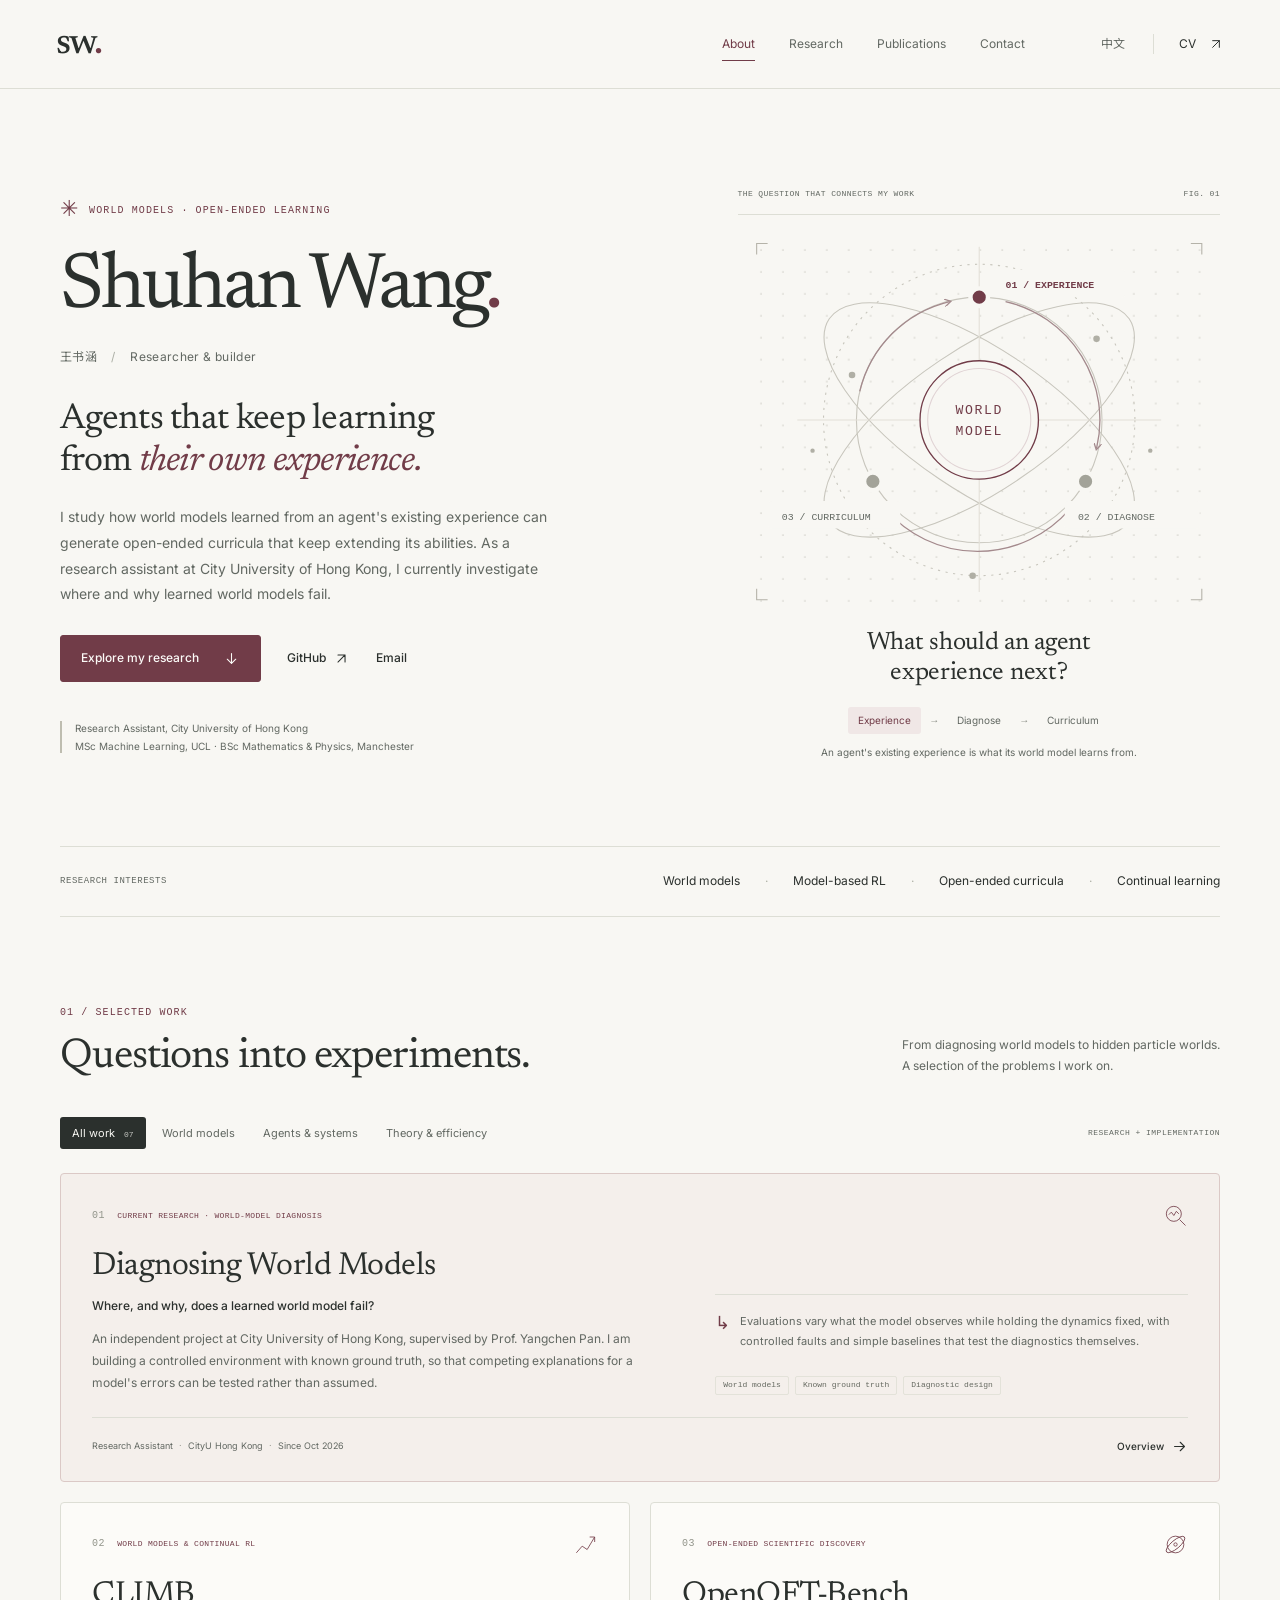
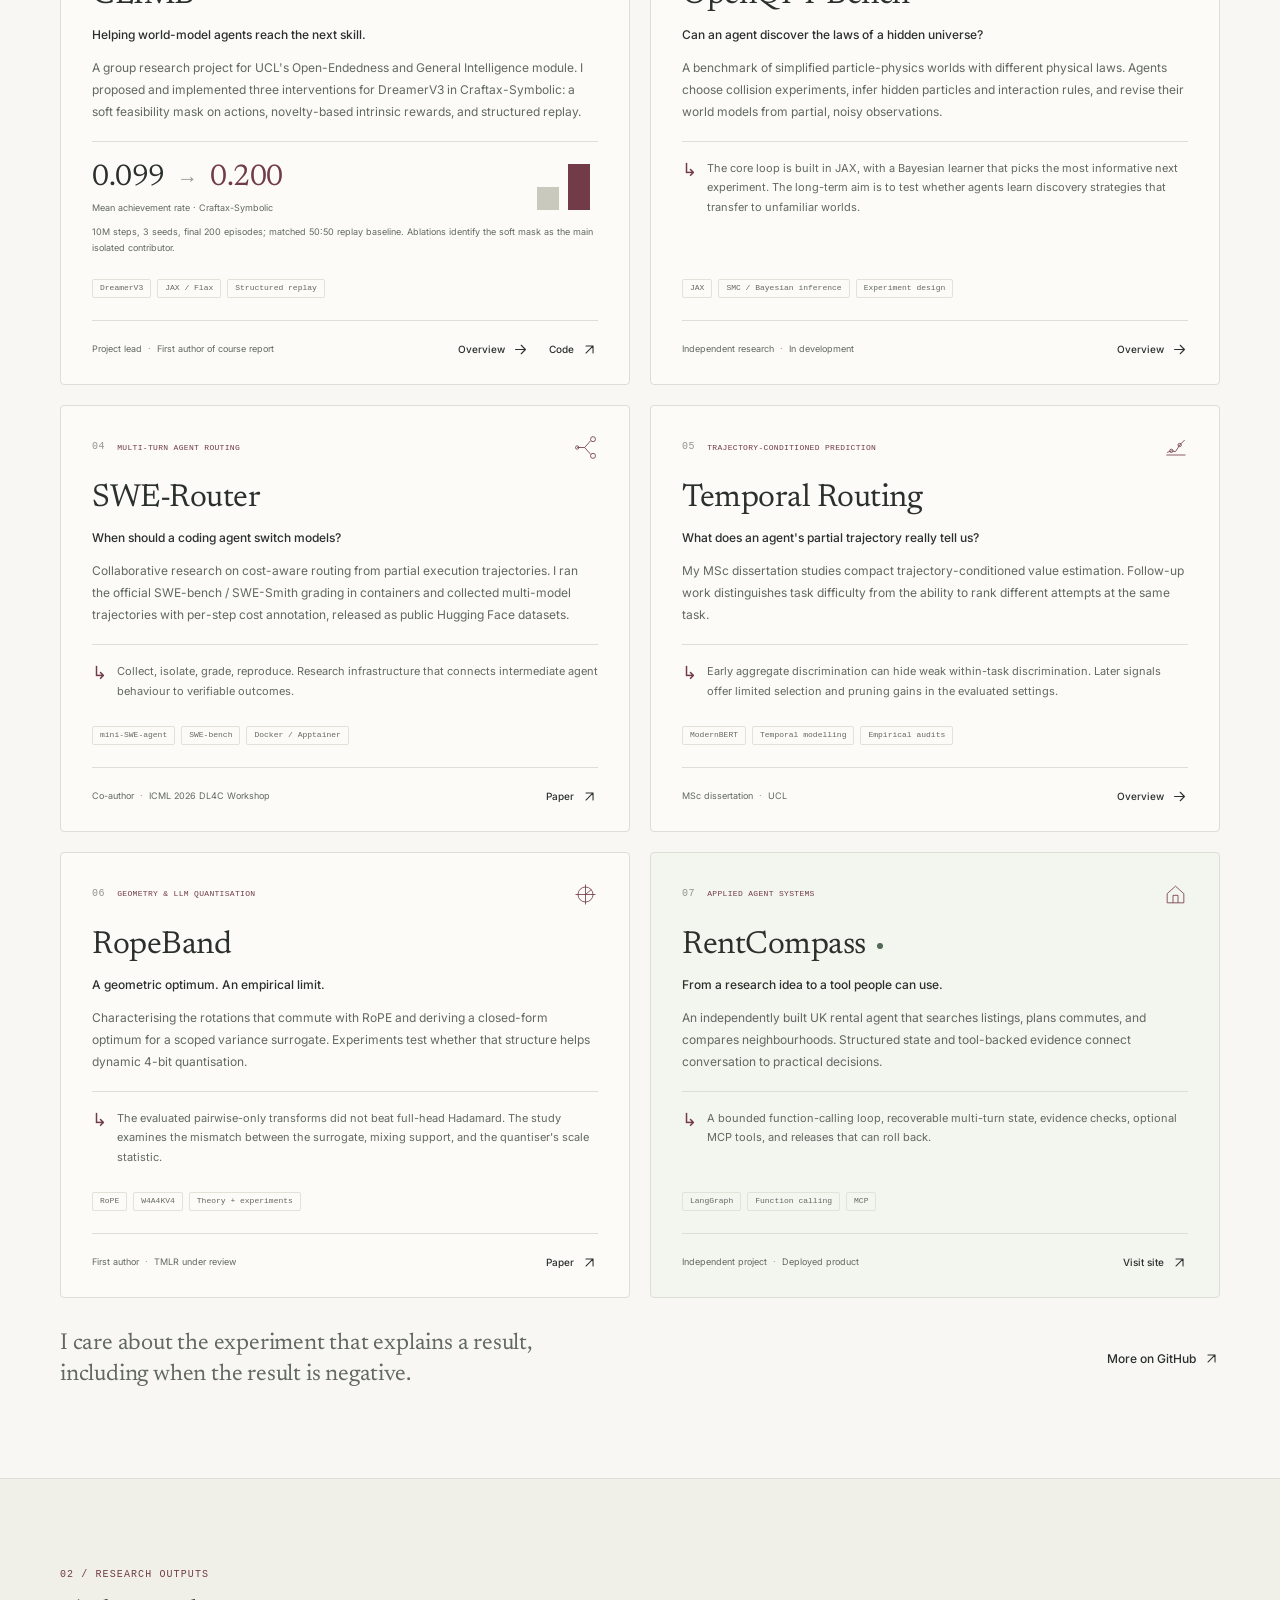
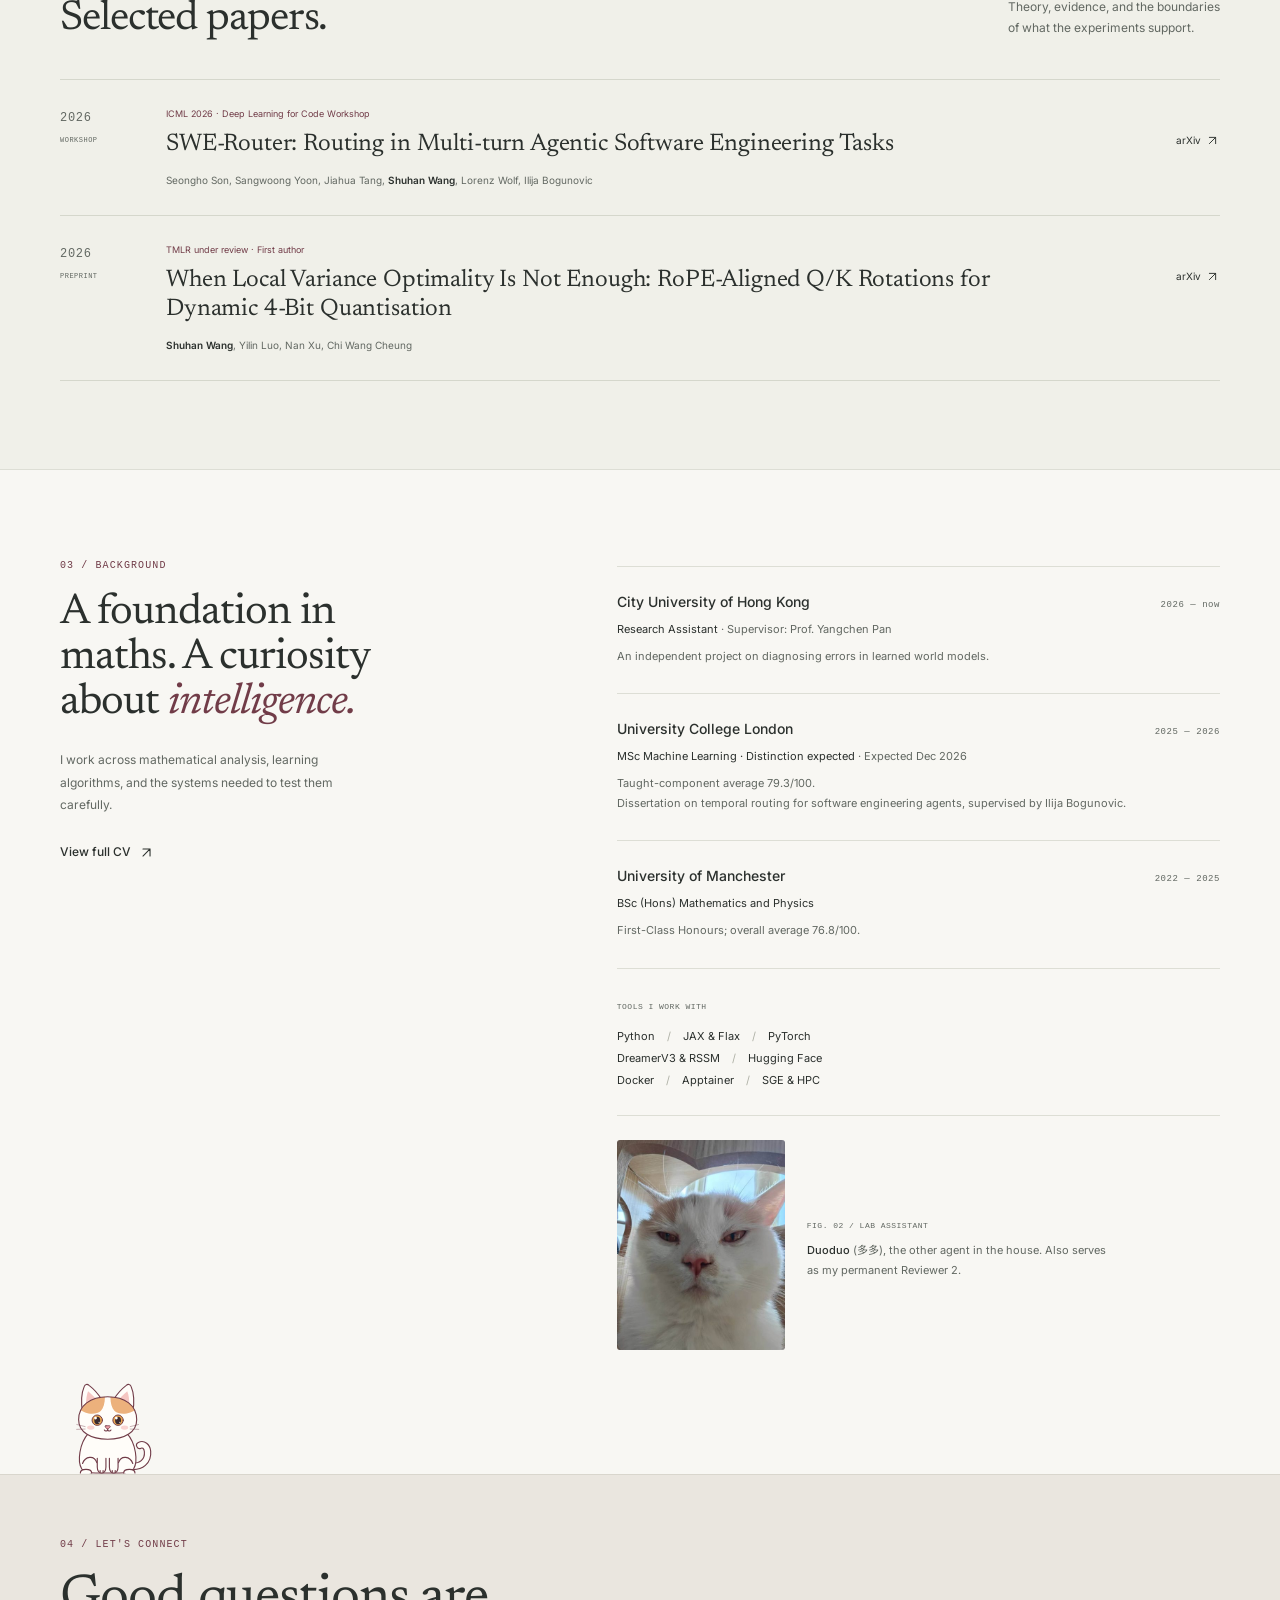
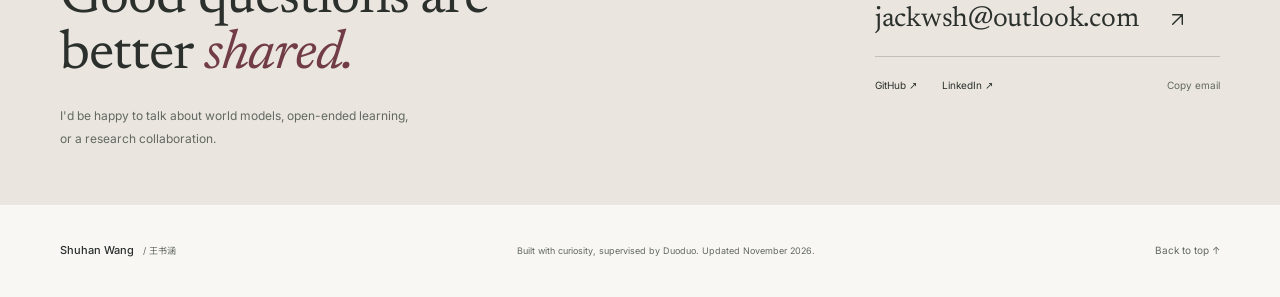
==== commit 482587f2: "Restore the header wordmark Keep Duoduo only as the browser tab icon: put back the original "sw." wo" ====
--- a/index.html
+++ b/index.html
@@ -17,7 +17,7 @@
   <link rel="canonical" href="https://shuhan-wang1.github.io/">
   <meta name="color-scheme" content="light">
   <title>Shuhan Wang — Machine Learning Research</title>
-  <link rel="icon" href="assets/favicon.svg" type="image/svg+xml">
+  <link rel="icon" href="assets/favicon.svg?v=2" type="image/svg+xml">
   <link rel="apple-touch-icon" href="assets/apple-touch-icon.png">
   <link rel="stylesheet" href="styles.css">
   <link rel="stylesheet" href="assets/duoduo/duoduo.css">
@@ -29,7 +29,7 @@
   <a class="skip-link" href="#main" data-i18n="skip">Skip to content</a>
   <header class="site-header">
     <div class="header-inner">
-      <a class="wordmark" href="#" aria-label="Shuhan Wang, home"><svg class="logo-avatar" viewBox="0 0 64 64" aria-hidden="true" focusable="false"><g class="logo-head"><g transform="translate(32 32) scale(.84) translate(-55 -41.5)"><defs><clipPath id="logo-h"><path d="M55 24C75 24 88.5 34 88.5 50.5 88.5 64.5 75 73 55 73S21.5 64.5 21.5 50.5C21.5 34 35 24 55 24z"/></clipPath></defs><g fill="none" stroke="#713c48" stroke-width="2.5" stroke-linecap="round" stroke-linejoin="round"><path fill="#fffdf9" d="M26 42C24 30 25 19 28 12c1-2.5 3.5-3 5.5-1.2C39 15 44 20.5 48 27"/><path fill="#f5c6c2" stroke="none" d="M30 33c0-6 .8-11.5 2.4-15.5 3.5 2.8 6.8 6 9.6 9.5z"/><path fill="#fffdf9" d="M84 42C86 30 85 19 82 12c-1-2.5-3.5-3-5.5-1.2C71 15 66 20.5 62 27"/><path fill="#f5c6c2" stroke="none" d="M80 33c0-6-.8-11.5-2.4-15.5-3.5 2.8-6.8 6-9.6 9.5z"/><path fill="#fffdf9" stroke="none" d="M55 24C75 24 88.5 34 88.5 50.5 88.5 64.5 75 73 55 73S21.5 64.5 21.5 50.5C21.5 34 35 24 55 24z"/><g clip-path="url(#logo-h)"><path fill="#ecb17c" stroke="none" d="M15 20h36.5c1 8-.5 16-4.5 20.5-4 3.5-12 4-18 1.5-5-2-10-5-14-9zM95 20H58.5c-1 8 .5 16 4.5 20.5 4 3.5 12 4 18 1.5 5-2 10-5 14-9z"/></g><path d="M55 24C75 24 88.5 34 88.5 50.5 88.5 64.5 75 73 55 73S21.5 64.5 21.5 50.5C21.5 34 35 24 55 24z"/><ellipse cx="35.5" cy="59.5" rx="4.2" ry="2.4" fill="#f6b3b3" opacity=".55" stroke="none"/><ellipse cx="74.5" cy="59.5" rx="4.2" ry="2.4" fill="#f6b3b3" opacity=".55" stroke="none"/><clipPath id="logo-el"><path d="M36.7 51.2H49.3A6.3 6.3 0 0 1 36.7 51.2z"/></clipPath><g class="eye-half"><path d="M36.7 51.2H49.3A6.3 6.3 0 0 1 36.7 51.2z" fill="#eaa64f" stroke="none"/><g clip-path="url(#logo-el)"><ellipse cx="43" cy="52.6" rx="2" ry="3.2" fill="#3a2a2e"/><circle cx="44.6" cy="53.3" r=".75" fill="#fff"/></g><path d="M36.7 51.2H49.3A6.3 6.3 0 0 1 36.7 51.2z" stroke-width="2.0"/><path d="M35.8 51.2H50.2" stroke-width="2.5"/></g><clipPath id="logo-er"><path d="M60.7 51.2H73.3A6.3 6.3 0 0 1 60.7 51.2z"/></clipPath><g class="eye-half"><path d="M60.7 51.2H73.3A6.3 6.3 0 0 1 60.7 51.2z" fill="#eaa64f" stroke="none"/><g clip-path="url(#logo-er)"><ellipse cx="67" cy="52.6" rx="2" ry="3.2" fill="#3a2a2e"/><circle cx="68.6" cy="53.3" r=".75" fill="#fff"/></g><path d="M60.7 51.2H73.3A6.3 6.3 0 0 1 60.7 51.2z" stroke-width="2.0"/><path d="M59.8 51.2H74.2" stroke-width="2.5"/></g><g class="eye-open"><circle cx="43" cy="51" r="6.3" fill="#eaa64f" stroke-width="2.0"/><ellipse cx="43" cy="51.3" rx="3" ry="4.3" fill="#3a2a2e" stroke="none"/><circle cx="41.1" cy="48.9" r="1.5" fill="#fff" stroke="none"/></g><g class="eye-open"><circle cx="67" cy="51" r="6.3" fill="#eaa64f" stroke-width="2.0"/><ellipse cx="67" cy="51.3" rx="3" ry="4.3" fill="#3a2a2e" stroke="none"/><circle cx="65.1" cy="48.9" r="1.5" fill="#fff" stroke="none"/></g><path fill="#ef9ea6" stroke-width="1.5" d="M53 57.4h4c.9 0 1.3 1 .7 1.6l-1.9 1.9c-.4.4-1.2.4-1.6 0l-1.9-1.9c-.6-.6-.2-1.6.7-1.6z"/><path stroke-width="1.75" d="M55 61.2V62.8M52.2 63.3h5.6"/><path stroke-width="1.25" opacity=".6" d="M29 58.4l-9.6-2.4M29 61.2l-9.8.4M81 58.4l9.6-2.4M81 61.2l9.8.4"/></g></g></g></svg><span class="wordmark-text">sw<span class="wordmark-dot">.</span></span></a>
+      <a class="wordmark" href="#" aria-label="Shuhan Wang, home">sw<span class="wordmark-dot">.</span></a>
       <nav class="desktop-nav" aria-label="Main navigation">
         <a href="#about" data-i18n="navAbout">About</a>
         <a href="#research" data-i18n="navResearch">Research</a>
--- a/styles.css
+++ b/styles.css
@@ -29,13 +29,6 @@
 .header-inner{height:88px;max-width:1320px;width:calc(100% - 112px);margin:auto;display:flex;align-items:center;justify-content:space-between;gap:30px}
 .wordmark{font-family:var(--serif);font-size:38px;line-height:1;font-weight:500;letter-spacing:-2px}
 .wordmark-dot{color:var(--accent)}
-.wordmark{display:inline-flex;align-items:center;gap:9px}
-.logo-avatar{width:46px;height:46px;flex-shrink:0;overflow:visible}
-.logo-head{transform-box:view-box;transform-origin:32px 56px;transition:transform .3s cubic-bezier(.3,.7,.4,1)}
-.logo-avatar .eye-open{display:none}
-.wordmark:hover .logo-head,.wordmark:focus-visible .logo-head{transform:rotate(-7deg)}
-.wordmark:hover .eye-half,.wordmark:focus-visible .eye-half{display:none}
-.wordmark:hover .eye-open,.wordmark:focus-visible .eye-open{display:inline}
 .desktop-nav{display:flex;gap:34px;margin-left:auto;margin-right:42px;align-items:center}
 .desktop-nav a{font-size:12px;color:var(--muted);position:relative;padding-block:10px}
 .desktop-nav a:hover,.desktop-nav a[aria-current]{color:var(--accent)}
@@ -211,7 +204,7 @@
 @media(min-width:1440px){.hero{padding-top:102px;padding-bottom:85px;gap:90px}.hero h1{font-size:91px}.hero-statement{font-size:39px}}
 @media(max-width:1100px){.container,.header-inner{width:calc(100% - 72px)}.hero{gap:35px;padding-block:65px 54px}.hero h1{font-size:70px}.hero-statement{font-size:30px}.hero-description{font-size:13px}.interest-strip>div{gap:16px;font-size:11px}.interest-strip>.mono{font-size:8px}.background-section{gap:60px}.toolbar-note{display:none}.project-card{padding:25px 25px 20px}.card-footer{gap:6px}.project-role{font-size:8px}.section-heading h2{font-size:39px}.hero-links{gap:20px}.desktop-nav{gap:25px;margin-right:20px}.figure-heading .mono{font-size:7px}.contact-links{min-width:310px}.contact-email{font-size:25px;gap:18px}.hero-affiliation{font-size:9px}}
 @media(max-width:900px){.hero{gap:25px;grid-template-columns:1.2fr 1fr}.hero h1{font-size:58px}.hero-statement{font-size:27px}.hero-links{gap:20px;row-gap:15px}.hero-affiliation{margin-top:27px}.button{padding:10px 14px;gap:13px}.research-figure{margin-top:0}.figure-question{font-size:22px}.section-heading{gap:20px}.section-heading h2{font-size:35px}.interest-strip{align-items:flex-start;flex-direction:column;gap:13px;padding-block:20px}.interest-strip>div{gap:22px}.section-space{padding-block:65px}.category{font-size:7px}.project-card h3{font-size:29px}.card-footer{align-items:flex-start}.card-footer .text-link{padding-top:0}.project-role{max-width:210px}.background-section{gap:40px;grid-template-columns:1fr 1.4fr}.background-intro h2{font-size:37px}.education-heading{flex-direction:column;gap:3px}.contact-inner{gap:32px}.contact-inner h2{font-size:47px}.contact-links{min-width:270px}.contact-email{font-size:23px;gap:10px}.desktop-nav{gap:22px;margin-right:16px}.header-actions{gap:18px}.header-cv{padding-left:18px}.header-inner{height:76px}.lab-assistant{grid-template-columns:136px 1fr;gap:18px}.background-section{padding-bottom:108px}}
-@media(max-width:720px){html{scroll-padding-top:92px}.container,.header-inner{width:calc(100% - 44px)}.header-inner{height:72px}.wordmark{font-size:35px}.logo-avatar{width:40px;height:40px}.desktop-nav{display:none}.header-actions{gap:20px}.menu-button{display:block}.header-cv{padding-left:20px}.hero{grid-template-columns:1fr;padding-top:51px;gap:49px;padding-bottom:40px}.hero h1{font-size:clamp(54px,12vw,76px);letter-spacing:-2.5px;margin-top:23px}.chinese-name{margin-top:15px}.hero-statement{font-size:33px;margin-top:27px}.hero-description{font-size:13px;max-width:490px}.hero-links{gap:24px;margin-top:24px}.button{padding:11px 17px;gap:20px}.hero-affiliation{font-size:10px;margin-top:28px}.research-figure{width:100%;max-width:430px;margin:auto}.world-diagram{margin-block:9px -4px}.figure-heading .mono{font-size:8px}.figure-question{font-size:25px}.phase-description{min-height:34px}.interest-strip>div{column-gap:12px;row-gap:8px;font-size:10px}.interest-strip>.mono{font-size:9px}.section-space{padding-block:58px}.section-heading{align-items:flex-start;flex-direction:column;gap:14px;margin-bottom:25px}.section-heading h2{font-size:36px;letter-spacing:-.7px}.section-intro{font-size:11px;line-height:1.75}.section-intro br{display:none}.project-filters{gap:3px}.project-filters button{font-size:9px;padding:7px 8px}.project-filters button span{font-size:7px}.research-toolbar{margin-bottom:17px}.projects-grid{grid-template-columns:1fr;gap:16px}.project-card{padding:26px 25px 22px}.category{font-size:8px}.project-card h3{font-size:33px}.project-question{font-size:12px}.project-description{font-size:12px}.project-role{font-size:9px;max-width:none}.card-footer{align-items:center}.project-insight{font-size:11px}.card-topline{margin-bottom:19px}.method-tags{padding-bottom:20px}.research-bottom{align-items:flex-start;flex-direction:column;gap:17px;padding-top:25px}.research-bottom p{font-size:23px}.paper-row{grid-template-columns:46px 1fr;gap:13px;padding-block:23px}.paper-link{grid-column:2;justify-content:flex-start;margin-top:-1px}.paper-year{font-size:10px}.paper-type{font-size:6px;letter-spacing:0}.paper-body h3{font-size:22px;line-height:1.25}.paper-venue{font-size:8px}.paper-authors{font-size:9px}.background-section{grid-template-columns:1fr;gap:36px}.background-intro h2{font-size:40px}.background-intro>p:not(.eyebrow){max-width:400px}.background-details{padding-top:0}.education-heading{flex-direction:row;gap:10px}.education-heading h3{font-size:13px}.education-heading .mono{font-size:8px}.education-entry{padding-block:21px 25px}.contact-inner{flex-direction:column;align-items:stretch;gap:24px;padding-block:47px 40px}.contact-inner h2{font-size:49px}.contact-inner>div>p:not(.eyebrow){font-size:11px}.contact-inner>div>p br{display:none}.contact-links{padding-top:0;min-width:0;max-width:420px}.contact-email{font-size:29px;justify-content:space-between}.contact-socials{font-size:11px}.contact-socials button{font-size:11px}.site-footer{flex-wrap:wrap;gap:12px;min-height:112px;padding-block:25px}.site-footer>p{order:3;width:100%;font-size:8px}.back-top{margin-left:auto;font-size:9px}.footer-name{font-size:10px}.footer-name>span{font-size:8px}.dialog-header .mono{font-size:9px}dialog{padding:23px 24px}dialog h2{font-size:32px}html[lang='zh-CN'] .hero h1{letter-spacing:-2.5px}html[lang='zh-CN'] .hero-statement{font-size:30px}html[lang='zh-CN'] .interest-strip>div{gap:12px}html[lang='zh-CN'] .section-heading h2{font-size:31px}.lab-assistant{grid-template-columns:116px 1fr;gap:16px}.background-section{padding-bottom:100px}.wide-body{grid-template-columns:1fr}.wide-main{padding-bottom:0}html[lang='en'] .hero-statement br{display:none}}
+@media(max-width:720px){html{scroll-padding-top:92px}.container,.header-inner{width:calc(100% - 44px)}.header-inner{height:72px}.wordmark{font-size:35px}.desktop-nav{display:none}.header-actions{gap:20px}.menu-button{display:block}.header-cv{padding-left:20px}.hero{grid-template-columns:1fr;padding-top:51px;gap:49px;padding-bottom:40px}.hero h1{font-size:clamp(54px,12vw,76px);letter-spacing:-2.5px;margin-top:23px}.chinese-name{margin-top:15px}.hero-statement{font-size:33px;margin-top:27px}.hero-description{font-size:13px;max-width:490px}.hero-links{gap:24px;margin-top:24px}.button{padding:11px 17px;gap:20px}.hero-affiliation{font-size:10px;margin-top:28px}.research-figure{width:100%;max-width:430px;margin:auto}.world-diagram{margin-block:9px -4px}.figure-heading .mono{font-size:8px}.figure-question{font-size:25px}.phase-description{min-height:34px}.interest-strip>div{column-gap:12px;row-gap:8px;font-size:10px}.interest-strip>.mono{font-size:9px}.section-space{padding-block:58px}.section-heading{align-items:flex-start;flex-direction:column;gap:14px;margin-bottom:25px}.section-heading h2{font-size:36px;letter-spacing:-.7px}.section-intro{font-size:11px;line-height:1.75}.section-intro br{display:none}.project-filters{gap:3px}.project-filters button{font-size:9px;padding:7px 8px}.project-filters button span{font-size:7px}.research-toolbar{margin-bottom:17px}.projects-grid{grid-template-columns:1fr;gap:16px}.project-card{padding:26px 25px 22px}.category{font-size:8px}.project-card h3{font-size:33px}.project-question{font-size:12px}.project-description{font-size:12px}.project-role{font-size:9px;max-width:none}.card-footer{align-items:center}.project-insight{font-size:11px}.card-topline{margin-bottom:19px}.method-tags{padding-bottom:20px}.research-bottom{align-items:flex-start;flex-direction:column;gap:17px;padding-top:25px}.research-bottom p{font-size:23px}.paper-row{grid-template-columns:46px 1fr;gap:13px;padding-block:23px}.paper-link{grid-column:2;justify-content:flex-start;margin-top:-1px}.paper-year{font-size:10px}.paper-type{font-size:6px;letter-spacing:0}.paper-body h3{font-size:22px;line-height:1.25}.paper-venue{font-size:8px}.paper-authors{font-size:9px}.background-section{grid-template-columns:1fr;gap:36px}.background-intro h2{font-size:40px}.background-intro>p:not(.eyebrow){max-width:400px}.background-details{padding-top:0}.education-heading{flex-direction:row;gap:10px}.education-heading h3{font-size:13px}.education-heading .mono{font-size:8px}.education-entry{padding-block:21px 25px}.contact-inner{flex-direction:column;align-items:stretch;gap:24px;padding-block:47px 40px}.contact-inner h2{font-size:49px}.contact-inner>div>p:not(.eyebrow){font-size:11px}.contact-inner>div>p br{display:none}.contact-links{padding-top:0;min-width:0;max-width:420px}.contact-email{font-size:29px;justify-content:space-between}.contact-socials{font-size:11px}.contact-socials button{font-size:11px}.site-footer{flex-wrap:wrap;gap:12px;min-height:112px;padding-block:25px}.site-footer>p{order:3;width:100%;font-size:8px}.back-top{margin-left:auto;font-size:9px}.footer-name{font-size:10px}.footer-name>span{font-size:8px}.dialog-header .mono{font-size:9px}dialog{padding:23px 24px}dialog h2{font-size:32px}html[lang='zh-CN'] .hero h1{letter-spacing:-2.5px}html[lang='zh-CN'] .hero-statement{font-size:30px}html[lang='zh-CN'] .interest-strip>div{gap:12px}html[lang='zh-CN'] .section-heading h2{font-size:31px}.lab-assistant{grid-template-columns:116px 1fr;gap:16px}.background-section{padding-bottom:100px}.wide-body{grid-template-columns:1fr}.wide-main{padding-bottom:0}html[lang='en'] .hero-statement br{display:none}}
 @media(max-width:370px){.container,.header-inner{width:calc(100% - 36px)}.hero h1{font-size:51px}.hero-statement{font-size:29px}.hero-links{gap:18px}.project-card{padding:23px 20px 20px}.category{font-size:7px}.project-role{font-size:8px}.contact-email{font-size:25px}.education-heading{flex-direction:column;gap:3px}.interest-strip>div{gap:9px}.header-actions{gap:15px}.header-cv{padding-left:15px}}
 @media(prefers-reduced-motion:reduce){html{scroll-behavior:auto}*,*::before,*::after{transition:none!important;animation:none!important}}
 @media print{.site-header,.research-figure,.lab-assistant,.hero-links,.project-filters,.toolbar-note,.contact-socials,.back-top,.project-detail-button{display:none!important}body{background:white;font-size:11px}.container{width:100%;max-width:none}.hero{display:block;padding-block:10px 30px}.hero h1{font-size:50px}.hero-statement{font-size:25px}.hero-description{max-width:650px}.hero-affiliation{margin-top:20px}.section-space{padding-block:25px}.section-heading h2{font-size:29px}.project-card{break-inside:avoid;padding:18px;background:white}.projects-grid{gap:12px}.publications-section,.contact-section{background:white}.paper-row{break-inside:avoid}.background-section{gap:30px}.contact-inner{padding-block:25px}.contact-inner h2{font-size:32px}.site-footer{min-height:45px}a[href^='http']::after{content:none}}
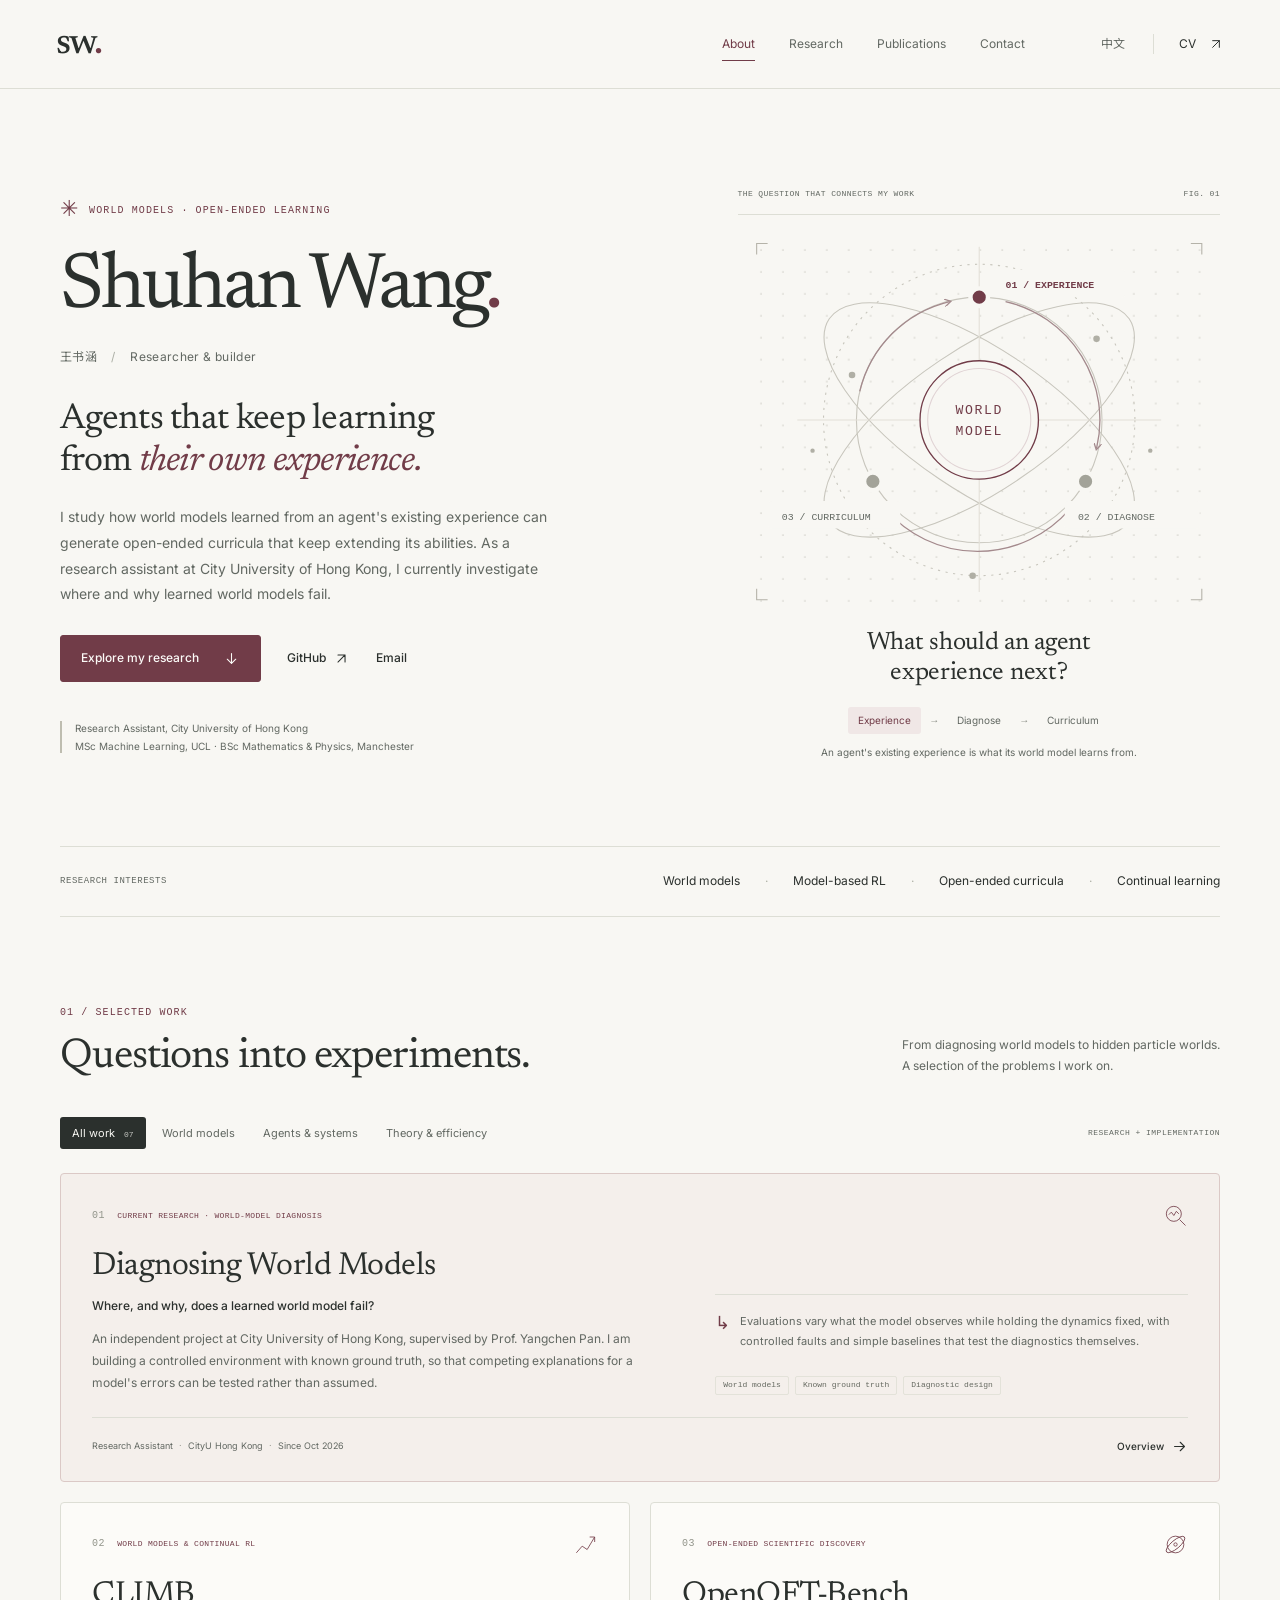
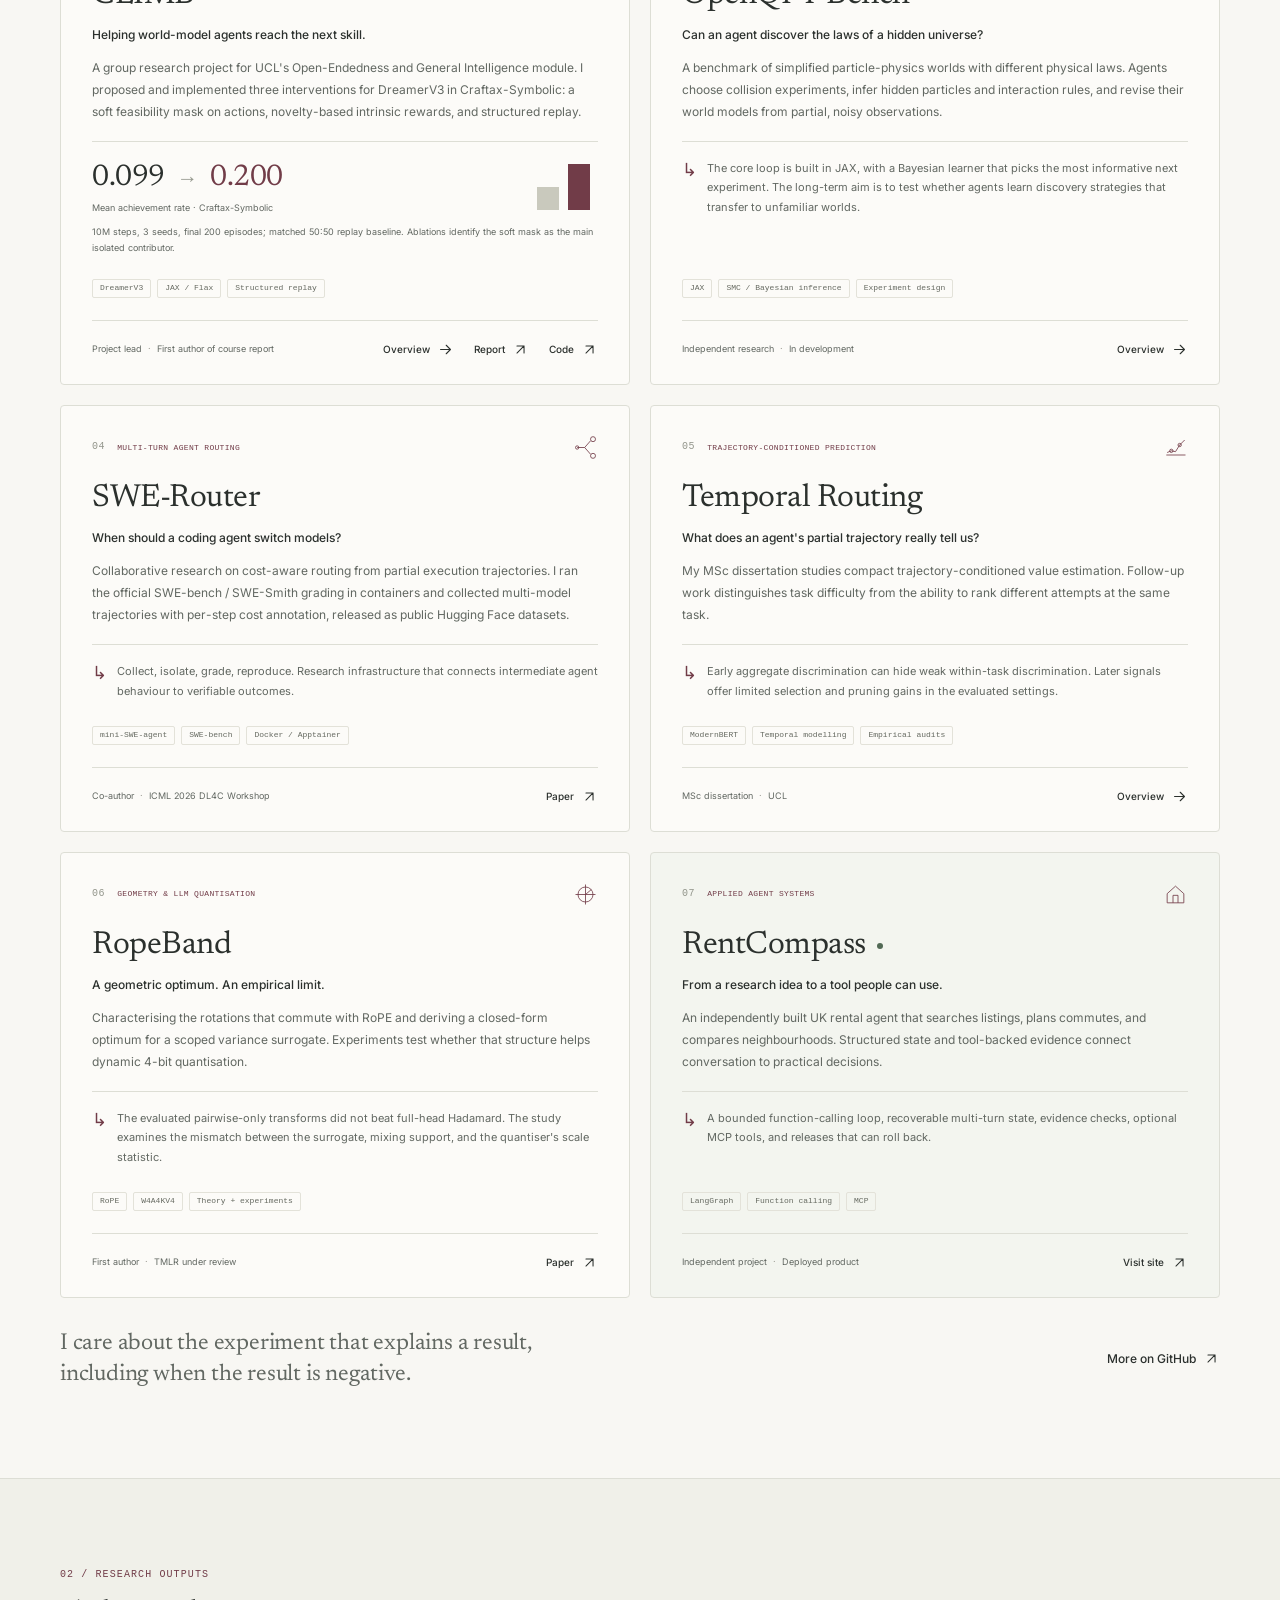
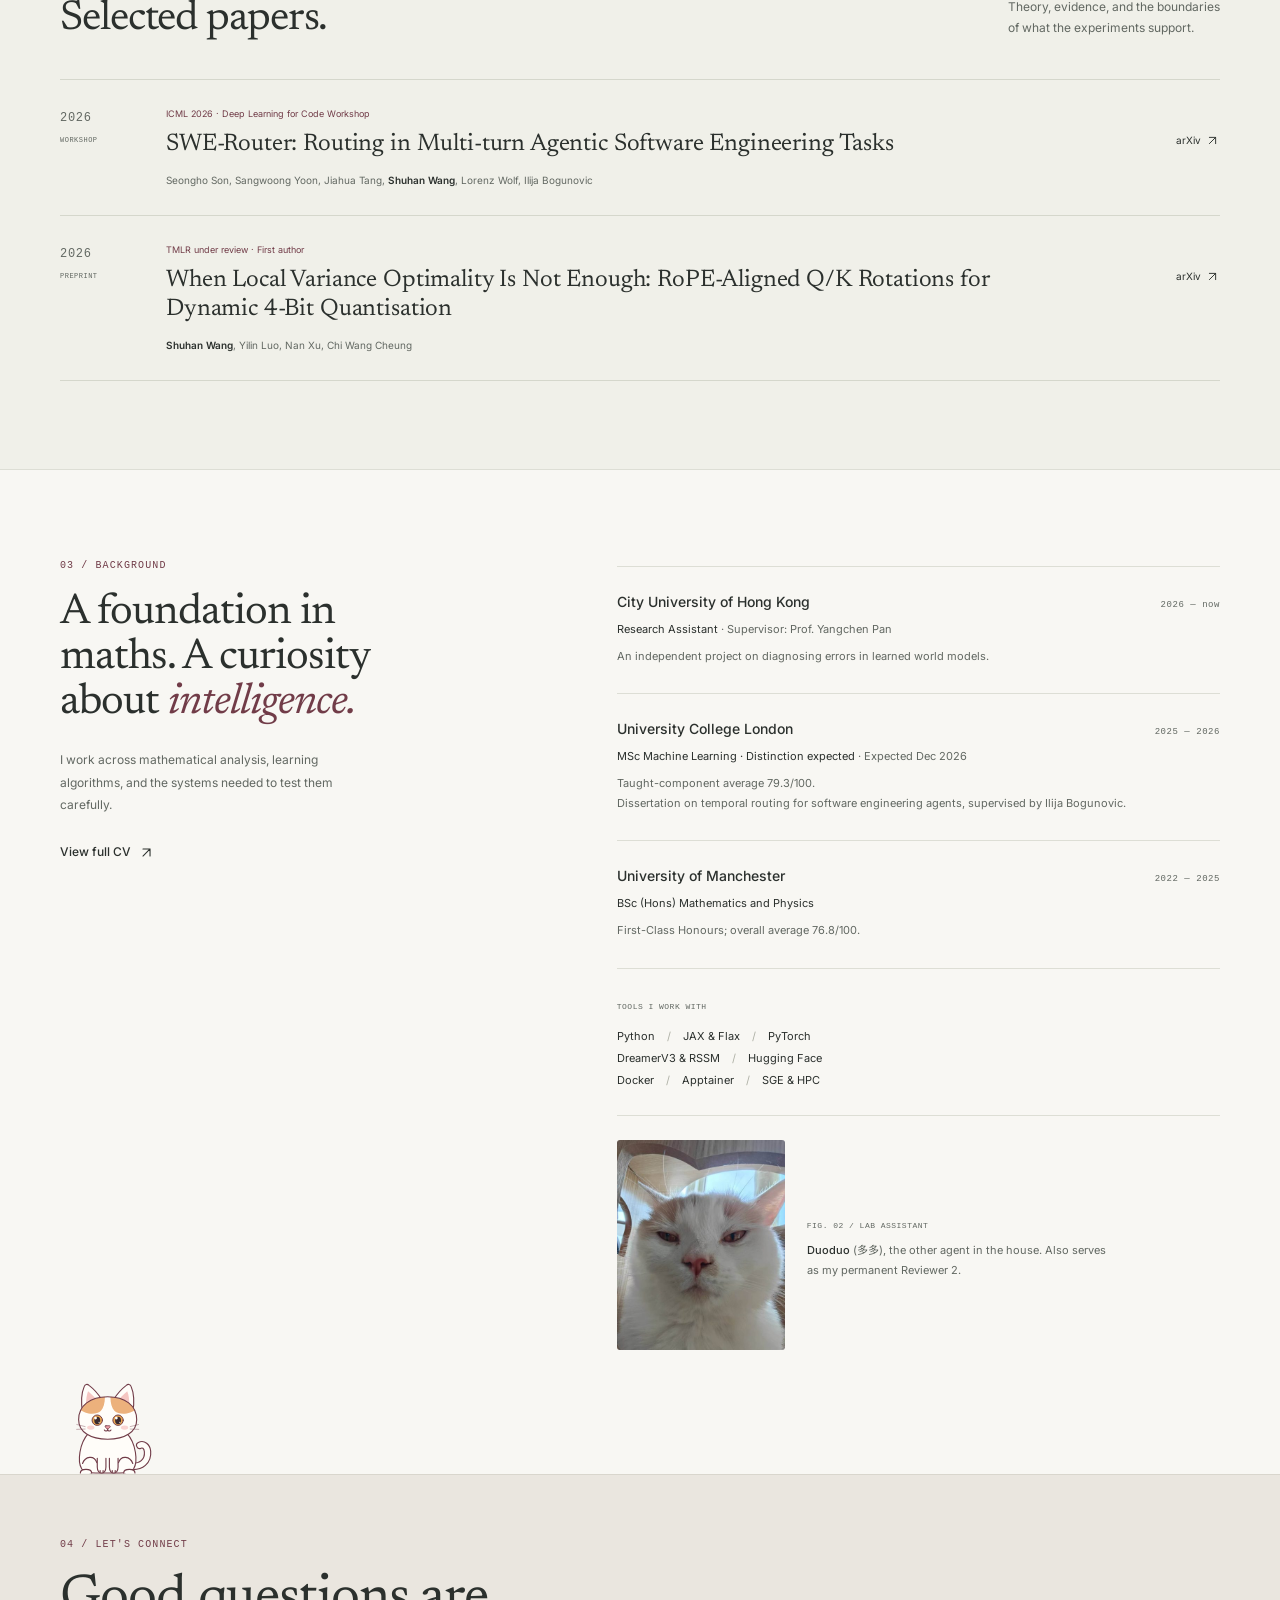
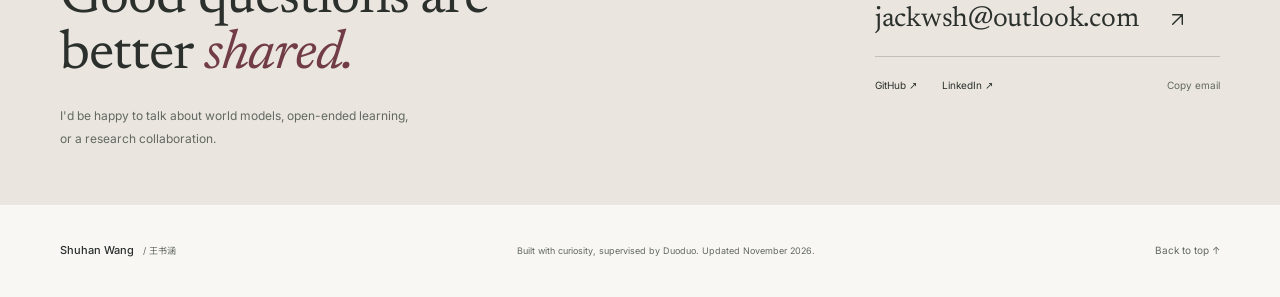
==== commit 0099e87f: "Link the CLIMB report from the project card Co-Authored-By: Claude Opus 5.5 <noreply@anthropic.com>" ====
--- a/index.html
+++ b/index.html
@@ -119,7 +119,7 @@
           <div class="climb-result"><div><span class="result-value">0.099 <span aria-hidden="true">→</span> <strong>0.200</strong></span><span class="result-label" data-i18n="climbResult">Mean achievement rate · Craftax-Symbolic</span></div><div class="mini-bars" aria-hidden="true"><span></span><span></span></div></div>
           <p class="result-scope" data-i18n="climbScope">10M steps, 3 seeds, final 200 episodes; matched 50:50 replay baseline. Ablations identify the soft mask as the main isolated contributor.</p>
           <div class="method-tags"><span>DreamerV3</span><span>JAX / Flax</span><span data-i18n="tagReplay">Structured replay</span></div>
-          <div class="card-footer"><span class="project-role" data-i18n="climbRole">Project lead <span class="role-dot">·</span> First author of course report</span><span class="card-links"><button class="text-link project-detail-button" type="button" data-project="climb"><span data-i18n="details">Overview</span><svg class="icon" viewBox="0 0 24 24" aria-hidden="true"><path d="M5 12h14m-6-6 6 6-6 6"/></svg></button><a class="text-link" href="https://github.com/shuhan-wang1/CLIMB" target="_blank" rel="noopener noreferrer"><span data-i18n="code">Code</span><svg class="icon" viewBox="0 0 24 24" aria-hidden="true"><path d="M7 17 17 7M7 7h10v10"/></svg></a></span></div>
+          <div class="card-footer"><span class="project-role" data-i18n="climbRole">Project lead <span class="role-dot">·</span> First author of course report</span><span class="card-links"><button class="text-link project-detail-button" type="button" data-project="climb"><span data-i18n="details">Overview</span><svg class="icon" viewBox="0 0 24 24" aria-hidden="true"><path d="M5 12h14m-6-6 6 6-6 6"/></svg></button><a class="text-link" href="https://drive.google.com/file/d/1FHLLXrOLk6gF0v8qN6zo5HosXUcRqsVS/view?usp=sharing" target="_blank" rel="noopener noreferrer"><span data-i18n="report">Report</span><svg class="icon" viewBox="0 0 24 24" aria-hidden="true"><path d="M7 17 17 7M7 7h10v10"/></svg></a><a class="text-link" href="https://github.com/shuhan-wang1/CLIMB" target="_blank" rel="noopener noreferrer"><span data-i18n="code">Code</span><svg class="icon" viewBox="0 0 24 24" aria-hidden="true"><path d="M7 17 17 7M7 7h10v10"/></svg></a></span></div>
         </article>
         <article class="project-card" data-category="world">
           <div class="card-topline"><span class="mono project-number">03</span><span class="category" data-i18n="catDiscovery">OPEN-ENDED SCIENTIFIC DISCOVERY</span><svg class="card-symbol" viewBox="0 0 30 30" aria-hidden="true"><circle cx="15" cy="15" r="10"/><ellipse cx="15" cy="15" rx="14" ry="5" transform="rotate(-40 15 15)"/><circle cx="15" cy="15" r="2"/></svg></div>
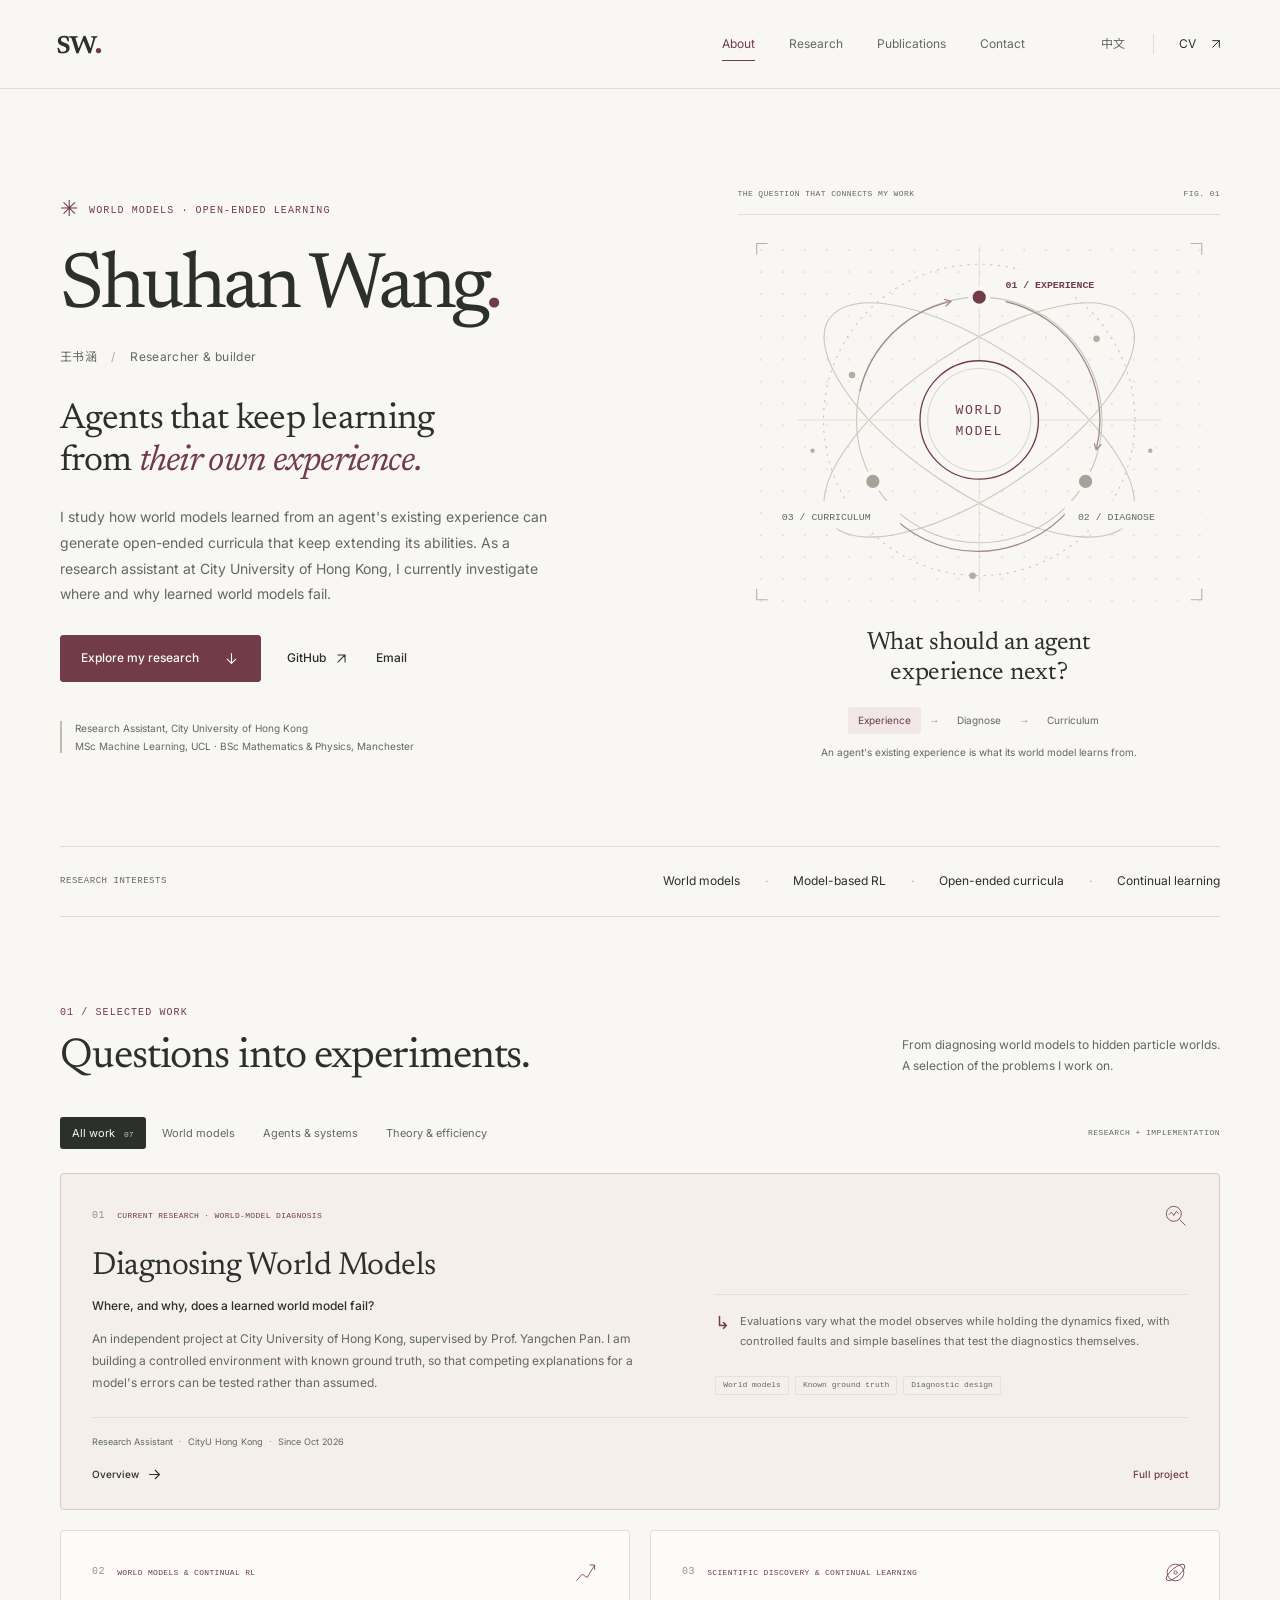
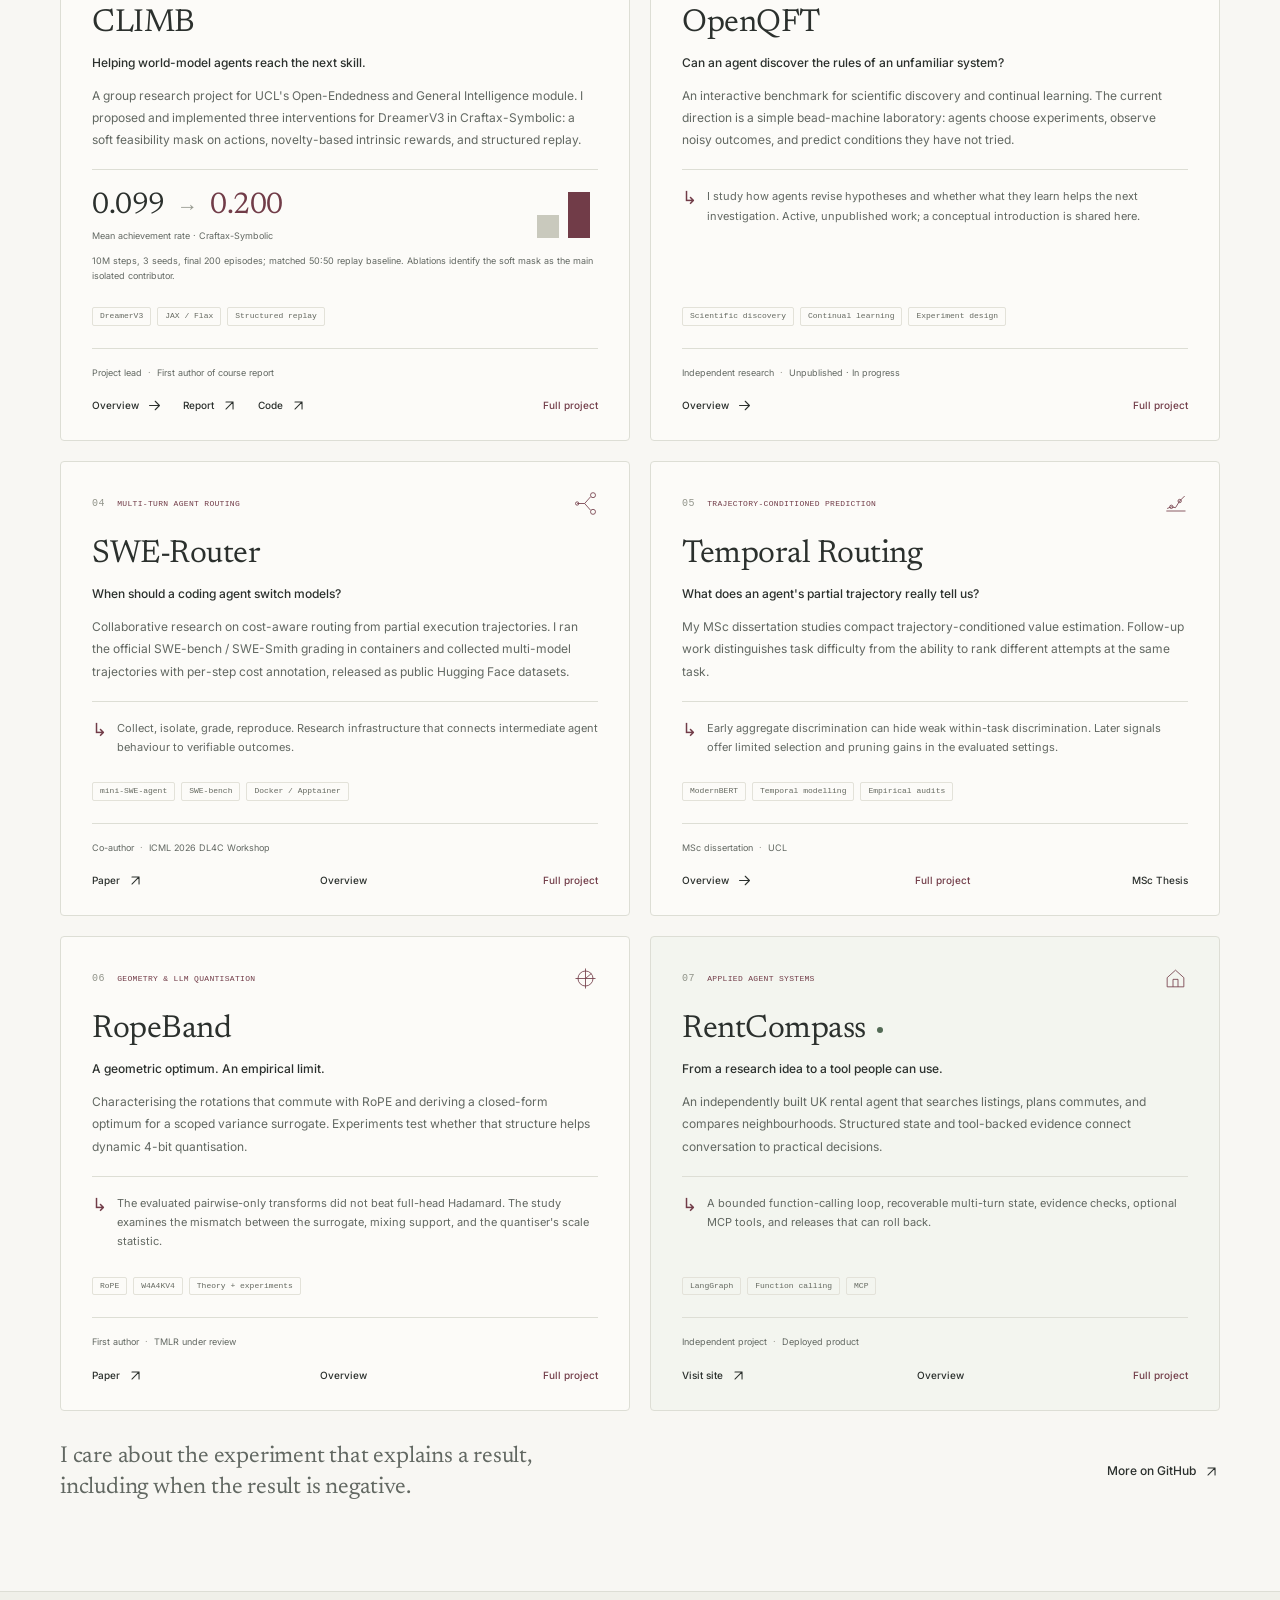
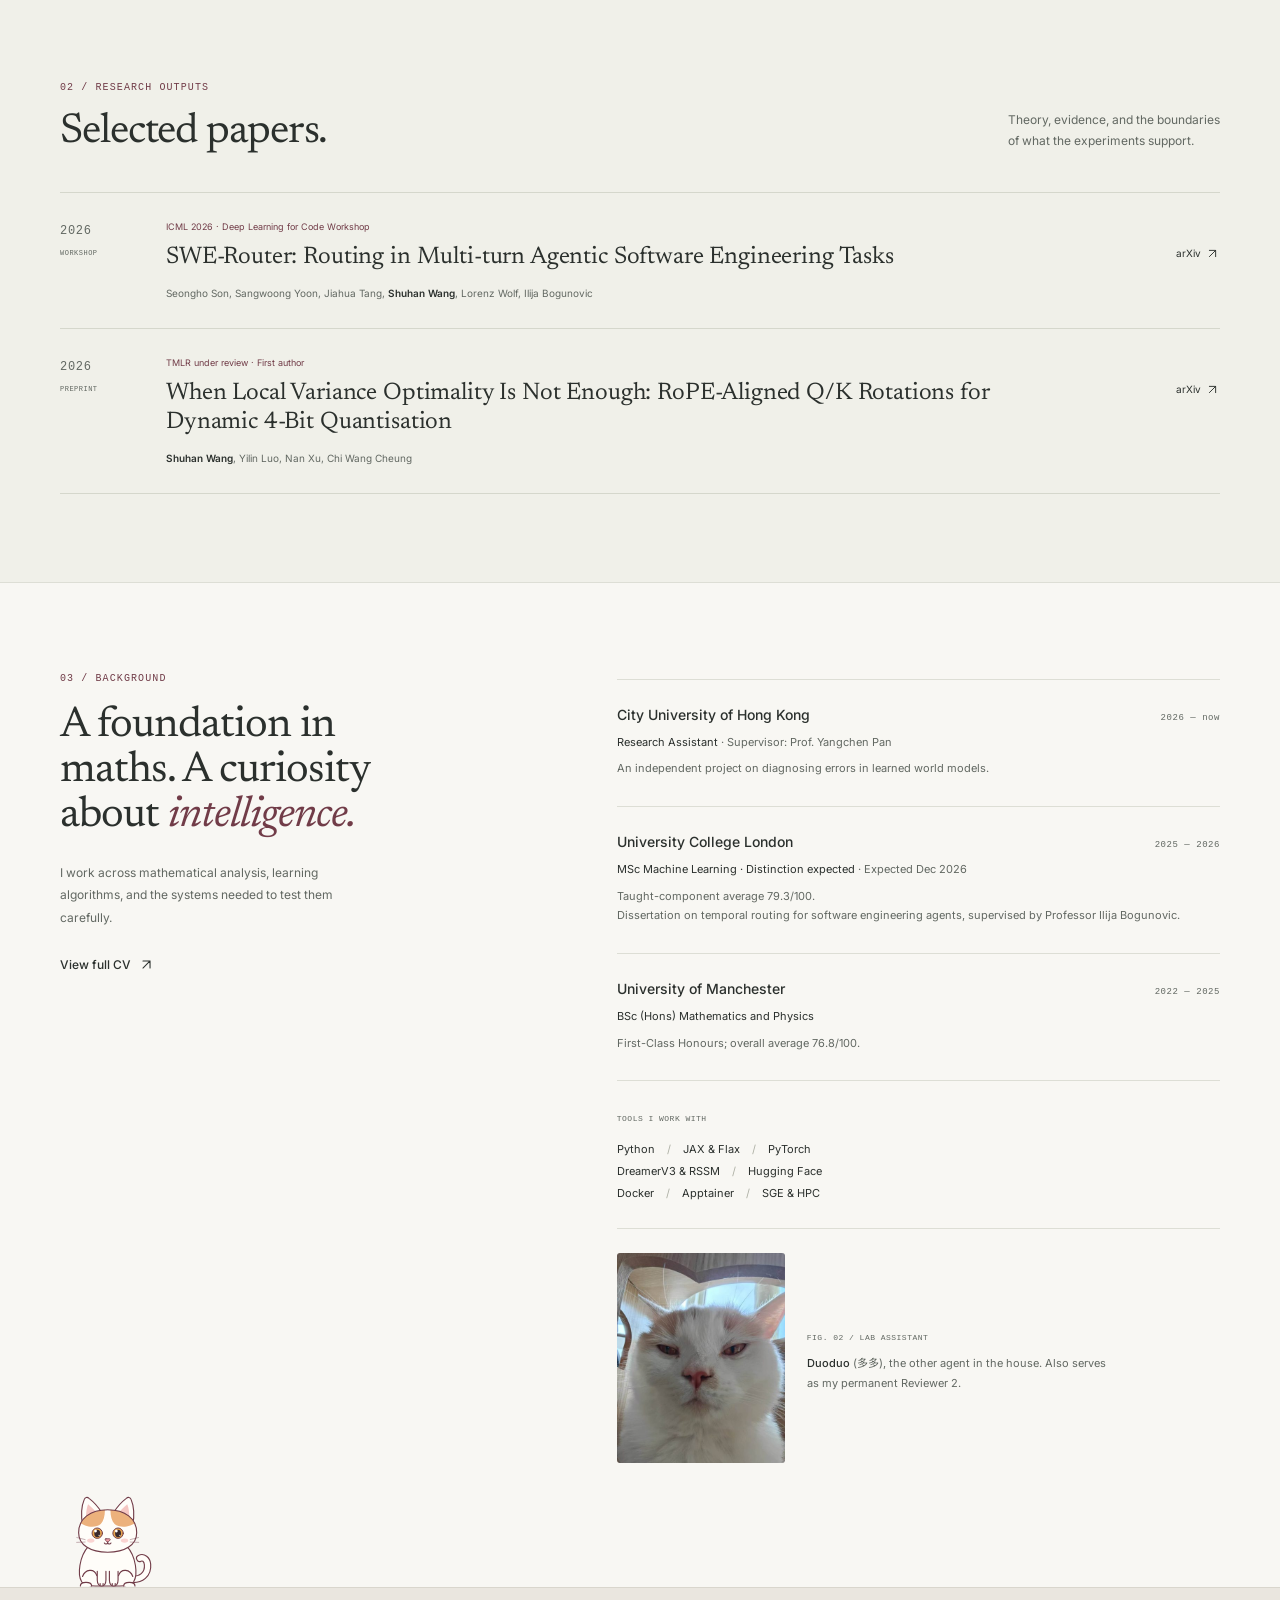
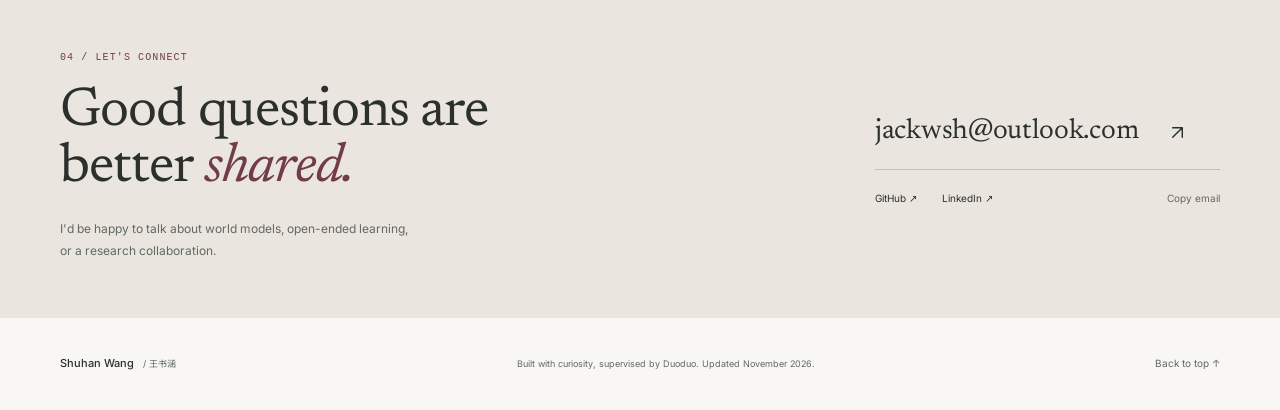
==== commit 83f4186d: "Add bilingual project pages, MSc thesis access, and refreshed OpenQFT introduction" ====
--- a/index.html
+++ b/index.html
@@ -21,6 +21,7 @@
   <link rel="apple-touch-icon" href="assets/apple-touch-icon.png">
   <link rel="stylesheet" href="styles.css">
   <link rel="stylesheet" href="assets/duoduo/duoduo.css">
+  <script src="project-data.js" defer></script>
   <script src="app.js" defer></script>
   <script src="assets/duoduo/duoduo.js" defer></script>
   <script type="application/ld+json">{"@context":"https://schema.org","@type":"Person","name":"Shuhan Wang","alternateName":"王书涵","url":"https://shuhan-wang1.github.io/","email":"mailto:jackwsh@outlook.com","sameAs":["https://github.com/shuhan-wang1","https://www.linkedin.com/in/shuhan-wang-3779bb253/"],"jobTitle":"Research Assistant","affiliation":{"@type":"CollegeOrUniversity","name":"City University of Hong Kong"},"alumniOf":[{"@type":"CollegeOrUniversity","name":"University of Manchester"}],"knowsAbout":["World models","Model-based reinforcement learning","Open-ended learning","Continual learning"]}</script>
@@ -110,7 +111,7 @@
               <div class="method-tags"><span data-i18n="tagWorldModels">World models</span><span data-i18n="tagGroundTruth">Known ground truth</span><span data-i18n="tagDiagnostics">Diagnostic design</span></div>
             </div>
           </div>
-          <div class="card-footer"><span class="project-role" data-i18n="wmRole">Research Assistant <span class="role-dot">·</span> CityU Hong Kong <span class="role-dot">·</span> Since Oct 2026</span><button class="text-link project-detail-button" type="button" data-project="wm"><span data-i18n="details">Overview</span><svg class="icon" viewBox="0 0 24 24" aria-hidden="true"><path d="M5 12h14m-6-6 6 6-6 6"/></svg></button></div>
+          <div class="card-footer"><span class="project-role" data-i18n="wmRole">Research Assistant <span class="role-dot">·</span> CityU Hong Kong <span class="role-dot">·</span> Since Oct 2026</span><button class="text-link project-detail-button" type="button" data-project="wm"><span data-i18n="details">Overview</span><svg class="icon" viewBox="0 0 24 24" aria-hidden="true"><path d="M5 12h14m-6-6 6 6-6 6"/></svg></button><a class="text-link project-page-link" href="projects/diagnosing-world-models/"><span data-i18n="projectPage">Full project</span></a></div>
         </article>
         <article class="project-card" data-category="world">
           <div class="card-topline"><span class="mono project-number">02</span><span class="category" data-i18n="catRL">WORLD MODELS &amp; CONTINUAL RL</span><svg class="card-symbol" viewBox="0 0 30 30" aria-hidden="true"><path d="m4 25 7-8 6 4 9-15M20 6h6v6"/></svg></div>
@@ -119,15 +120,15 @@
           <div class="climb-result"><div><span class="result-value">0.099 <span aria-hidden="true">→</span> <strong>0.200</strong></span><span class="result-label" data-i18n="climbResult">Mean achievement rate · Craftax-Symbolic</span></div><div class="mini-bars" aria-hidden="true"><span></span><span></span></div></div>
           <p class="result-scope" data-i18n="climbScope">10M steps, 3 seeds, final 200 episodes; matched 50:50 replay baseline. Ablations identify the soft mask as the main isolated contributor.</p>
           <div class="method-tags"><span>DreamerV3</span><span>JAX / Flax</span><span data-i18n="tagReplay">Structured replay</span></div>
-          <div class="card-footer"><span class="project-role" data-i18n="climbRole">Project lead <span class="role-dot">·</span> First author of course report</span><span class="card-links"><button class="text-link project-detail-button" type="button" data-project="climb"><span data-i18n="details">Overview</span><svg class="icon" viewBox="0 0 24 24" aria-hidden="true"><path d="M5 12h14m-6-6 6 6-6 6"/></svg></button><a class="text-link" href="https://drive.google.com/file/d/1FHLLXrOLk6gF0v8qN6zo5HosXUcRqsVS/view?usp=sharing" target="_blank" rel="noopener noreferrer"><span data-i18n="report">Report</span><svg class="icon" viewBox="0 0 24 24" aria-hidden="true"><path d="M7 17 17 7M7 7h10v10"/></svg></a><a class="text-link" href="https://github.com/shuhan-wang1/CLIMB" target="_blank" rel="noopener noreferrer"><span data-i18n="code">Code</span><svg class="icon" viewBox="0 0 24 24" aria-hidden="true"><path d="M7 17 17 7M7 7h10v10"/></svg></a></span></div>
+          <div class="card-footer"><span class="project-role" data-i18n="climbRole">Project lead <span class="role-dot">·</span> First author of course report</span><span class="card-links"><button class="text-link project-detail-button" type="button" data-project="climb"><span data-i18n="details">Overview</span><svg class="icon" viewBox="0 0 24 24" aria-hidden="true"><path d="M5 12h14m-6-6 6 6-6 6"/></svg></button><a class="text-link" href="https://drive.google.com/file/d/1gaMJrD7gSBEMuSX1dTslX5YXVuqKP3I2/view?usp=sharing" target="_blank" rel="noopener noreferrer"><span data-i18n="report">Report</span><svg class="icon" viewBox="0 0 24 24" aria-hidden="true"><path d="M7 17 17 7M7 7h10v10"/></svg></a><a class="text-link" href="https://github.com/shuhan-wang1/CLIMB" target="_blank" rel="noopener noreferrer"><span data-i18n="code">Code</span><svg class="icon" viewBox="0 0 24 24" aria-hidden="true"><path d="M7 17 17 7M7 7h10v10"/></svg></a></span><a class="text-link project-page-link" href="projects/climb/"><span data-i18n="projectPage">Full project</span></a></div>
         </article>
         <article class="project-card" data-category="world">
-          <div class="card-topline"><span class="mono project-number">03</span><span class="category" data-i18n="catDiscovery">OPEN-ENDED SCIENTIFIC DISCOVERY</span><svg class="card-symbol" viewBox="0 0 30 30" aria-hidden="true"><circle cx="15" cy="15" r="10"/><ellipse cx="15" cy="15" rx="14" ry="5" transform="rotate(-40 15 15)"/><circle cx="15" cy="15" r="2"/></svg></div>
-          <h3>OpenQFT-Bench</h3><p class="project-question" data-i18n="qftQuestion">Can an agent discover the laws of a hidden universe?</p>
-          <p class="project-description" data-i18n="qftDescription">A benchmark of simplified particle-physics worlds with different physical laws. Agents choose collision experiments, infer hidden particles and interaction rules, and revise their world models from partial, noisy observations.</p>
-          <div class="project-insight"><span class="insight-mark" aria-hidden="true">↳</span><p data-i18n="qftInsight">The core loop is built in JAX, with a Bayesian learner that picks the most informative next experiment. The long-term aim is to test whether agents learn discovery strategies that transfer to unfamiliar worlds.</p></div>
-          <div class="method-tags"><span>JAX</span><span data-i18n="tagSMC">SMC / Bayesian inference</span><span data-i18n="tagExperiment">Experiment design</span></div>
-          <div class="card-footer"><span class="project-role" data-i18n="qftRole">Independent research <span class="role-dot">·</span> In development</span><button class="text-link project-detail-button" type="button" data-project="qft"><span data-i18n="details">Overview</span><svg class="icon" viewBox="0 0 24 24" aria-hidden="true"><path d="M5 12h14m-6-6 6 6-6 6"/></svg></button></div>
+          <div class="card-topline"><span class="mono project-number">03</span><span class="category" data-i18n="catDiscovery">SCIENTIFIC DISCOVERY &amp; CONTINUAL LEARNING</span><svg class="card-symbol" viewBox="0 0 30 30" aria-hidden="true"><circle cx="15" cy="15" r="10"/><ellipse cx="15" cy="15" rx="14" ry="5" transform="rotate(-40 15 15)"/><circle cx="15" cy="15" r="2"/></svg></div>
+          <h3>OpenQFT</h3><p class="project-question" data-i18n="qftQuestion">Can an agent discover the rules of an unfamiliar system?</p>
+          <p class="project-description" data-i18n="qftDescription">An interactive benchmark for scientific discovery and continual learning. The current direction is a simple bead-machine laboratory: agents choose experiments, observe noisy outcomes, and predict conditions they have not tried.</p>
+          <div class="project-insight"><span class="insight-mark" aria-hidden="true">↳</span><p data-i18n="qftInsight">I study how agents revise hypotheses and whether what they learn helps the next investigation. Active, unpublished work; a conceptual introduction is shared here.</p></div>
+          <div class="method-tags"><span>Scientific discovery</span><span data-i18n="tagSMC">Continual learning</span><span data-i18n="tagExperiment">Experiment design</span></div>
+          <div class="card-footer"><span class="project-role" data-i18n="qftRole">Independent research <span class="role-dot">·</span> Unpublished · In progress</span><button class="text-link project-detail-button" type="button" data-project="qft"><span data-i18n="details">Overview</span><svg class="icon" viewBox="0 0 24 24" aria-hidden="true"><path d="M5 12h14m-6-6 6 6-6 6"/></svg></button><a class="text-link project-page-link" href="projects/openqft/"><span data-i18n="projectPage">Full project</span></a></div>
         </article>
         <article class="project-card" data-category="agents">
           <div class="card-topline"><span class="mono project-number">04</span><span class="category" data-i18n="catRouting">MULTI-TURN AGENT ROUTING</span><svg class="card-symbol" viewBox="0 0 30 30" aria-hidden="true"><path d="M5 15h9m0 0 7-8m-7 8 7 8"/><circle cx="5" cy="15" r="2"/><circle cx="24" cy="5" r="3"/><circle cx="24" cy="25" r="3"/></svg></div>
@@ -135,7 +136,7 @@
           <p class="project-description" data-i18n="sweDescription">Collaborative research on cost-aware routing from partial execution trajectories. I ran the official SWE-bench / SWE-Smith grading in containers and collected multi-model trajectories with per-step cost annotation, released as public Hugging Face datasets.</p>
           <div class="project-insight"><span class="insight-mark" aria-hidden="true">↳</span><p data-i18n="sweInsight">Collect, isolate, grade, reproduce. Research infrastructure that connects intermediate agent behaviour to verifiable outcomes.</p></div>
           <div class="method-tags"><span>mini-SWE-agent</span><span>SWE-bench</span><span>Docker / Apptainer</span></div>
-          <div class="card-footer"><span class="project-role" data-i18n="sweRole">Co-author <span class="role-dot">·</span> ICML 2026 DL4C Workshop</span><a class="text-link" href="https://arxiv.org/abs/2607.00053" target="_blank" rel="noopener noreferrer"><span data-i18n="paper">Paper</span><svg class="icon" viewBox="0 0 24 24" aria-hidden="true"><path d="M7 17 17 7M7 7h10v10"/></svg></a></div>
+          <div class="card-footer"><span class="project-role" data-i18n="sweRole">Co-author <span class="role-dot">·</span> ICML 2026 DL4C Workshop</span><a class="text-link" href="https://arxiv.org/abs/2607.00053" target="_blank" rel="noopener noreferrer"><span data-i18n="paper">Paper</span><svg class="icon" viewBox="0 0 24 24" aria-hidden="true"><path d="M7 17 17 7M7 7h10v10"/></svg></a><button class="text-link project-detail-button" type="button" data-project="swe"><span data-i18n="details">Overview</span></button><a class="text-link project-page-link" href="projects/swe-router/"><span data-i18n="projectPage">Full project</span></a></div>
         </article>
         <article class="project-card" data-category="agents">
           <div class="card-topline"><span class="mono project-number">05</span><span class="category" data-i18n="catTrajectory">TRAJECTORY-CONDITIONED PREDICTION</span><svg class="card-symbol" viewBox="0 0 30 30" aria-hidden="true"><path d="M4 24h23M5 21l5-2 5 1 5-8 6-6"/><circle cx="10" cy="19" r="2"/><circle cx="20" cy="12" r="2"/></svg></div>
@@ -143,7 +144,7 @@
           <p class="project-description" data-i18n="temporalDescription">My MSc dissertation studies compact trajectory-conditioned value estimation. Follow-up work distinguishes task difficulty from the ability to rank different attempts at the same task.</p>
           <div class="project-insight"><span class="insight-mark" aria-hidden="true">↳</span><p data-i18n="temporalInsight">Early aggregate discrimination can hide weak within-task discrimination. Later signals offer limited selection and pruning gains in the evaluated settings.</p></div>
           <div class="method-tags"><span>ModernBERT</span><span data-i18n="tagTemporal">Temporal modelling</span><span data-i18n="tagAudits">Empirical audits</span></div>
-          <div class="card-footer"><span class="project-role" data-i18n="temporalRole">MSc dissertation <span class="role-dot">·</span> UCL</span><button class="text-link project-detail-button" type="button" data-project="temporal"><span data-i18n="details">Overview</span><svg class="icon" viewBox="0 0 24 24" aria-hidden="true"><path d="M5 12h14m-6-6 6 6-6 6"/></svg></button></div>
+          <div class="card-footer"><span class="project-role" data-i18n="temporalRole">MSc dissertation <span class="role-dot">·</span> UCL</span><button class="text-link project-detail-button" type="button" data-project="temporal"><span data-i18n="details">Overview</span><svg class="icon" viewBox="0 0 24 24" aria-hidden="true"><path d="M5 12h14m-6-6 6 6-6 6"/></svg></button><a class="text-link project-page-link" href="projects/temporal-routing/"><span data-i18n="projectPage">Full project</span></a><a class="text-link" href="https://drive.google.com/file/d/1APfXcH07AjycjdiYZ2i10BH3FxVxAXoh/view?usp=sharing" target="_blank" rel="noopener noreferrer"><span data-i18n="thesis">MSc Thesis</span></a></div>
         </article>
         <article class="project-card" data-category="theory">
           <div class="card-topline"><span class="mono project-number">06</span><span class="category" data-i18n="catTheory">GEOMETRY &amp; LLM QUANTISATION</span><svg class="card-symbol" viewBox="0 0 30 30" aria-hidden="true"><path d="M15 3v24M3 15h24"/><circle cx="15" cy="15" r="9"/><path d="m15 15 7-6"/></svg></div>
@@ -151,7 +152,7 @@
           <p class="project-description" data-i18n="ropeDescription">Characterising the rotations that commute with RoPE and deriving a closed-form optimum for a scoped variance surrogate. Experiments test whether that structure helps dynamic 4-bit quantisation.</p>
           <div class="project-insight"><span class="insight-mark" aria-hidden="true">↳</span><p data-i18n="ropeInsight">The evaluated pairwise-only transforms did not beat full-head Hadamard. The study examines the mismatch between the surrogate, mixing support, and the quantiser's scale statistic.</p></div>
           <div class="method-tags"><span>RoPE</span><span>W4A4KV4</span><span data-i18n="tagTheory">Theory + experiments</span></div>
-          <div class="card-footer"><span class="project-role" data-i18n="ropeRole">First author <span class="role-dot">·</span> TMLR under review</span><a class="text-link" href="https://arxiv.org/abs/2608.13365" target="_blank" rel="noopener noreferrer"><span data-i18n="paper">Paper</span><svg class="icon" viewBox="0 0 24 24" aria-hidden="true"><path d="M7 17 17 7M7 7h10v10"/></svg></a></div>
+          <div class="card-footer"><span class="project-role" data-i18n="ropeRole">First author <span class="role-dot">·</span> TMLR under review</span><a class="text-link" href="https://arxiv.org/abs/2608.13365" target="_blank" rel="noopener noreferrer"><span data-i18n="paper">Paper</span><svg class="icon" viewBox="0 0 24 24" aria-hidden="true"><path d="M7 17 17 7M7 7h10v10"/></svg></a><button class="text-link project-detail-button" type="button" data-project="rope"><span data-i18n="details">Overview</span></button><a class="text-link project-page-link" href="projects/ropeband/"><span data-i18n="projectPage">Full project</span></a></div>
         </article>
         <article class="project-card product-card" data-category="agents">
           <div class="card-topline"><span class="mono project-number">07</span><span class="category" data-i18n="catProduct">APPLIED AGENT SYSTEMS</span><svg class="card-symbol" viewBox="0 0 30 30" aria-hidden="true"><path d="m5 14 10-9 10 9v11H5zM12 25v-9h6v9"/></svg></div>
@@ -159,7 +160,7 @@
           <p class="project-description" data-i18n="rentDescription">An independently built UK rental agent that searches listings, plans commutes, and compares neighbourhoods. Structured state and tool-backed evidence connect conversation to practical decisions.</p>
           <div class="project-insight"><span class="insight-mark" aria-hidden="true">↳</span><p data-i18n="rentInsight">A bounded function-calling loop, recoverable multi-turn state, evidence checks, optional MCP tools, and releases that can roll back.</p></div>
           <div class="method-tags"><span>LangGraph</span><span>Function calling</span><span>MCP</span></div>
-          <div class="card-footer"><span class="project-role" data-i18n="rentRole">Independent project <span class="role-dot">·</span> Deployed product</span><a class="text-link" href="https://rentcompass.co.uk" target="_blank" rel="noopener noreferrer"><span data-i18n="visit">Visit site</span><svg class="icon" viewBox="0 0 24 24" aria-hidden="true"><path d="M7 17 17 7M7 7h10v10"/></svg></a></div>
+          <div class="card-footer"><span class="project-role" data-i18n="rentRole">Independent project <span class="role-dot">·</span> Deployed product</span><a class="text-link" href="https://rentcompass.co.uk" target="_blank" rel="noopener noreferrer"><span data-i18n="visit">Visit site</span><svg class="icon" viewBox="0 0 24 24" aria-hidden="true"><path d="M7 17 17 7M7 7h10v10"/></svg></a><button class="text-link project-detail-button" type="button" data-project="rent"><span data-i18n="details">Overview</span></button><a class="text-link project-page-link" href="projects/rentcompass/"><span data-i18n="projectPage">Full project</span></a></div>
         </article>
       </div>
       <p class="filter-announcement sr-only" id="filter-announcement" role="status" aria-live="polite"></p>
@@ -176,7 +177,7 @@
 
     <section class="background-section container section-space" id="background" aria-labelledby="background-title">
       <div class="background-intro"><p class="eyebrow" data-i18n="backgroundEyebrow">03 / BACKGROUND</p><h2 id="background-title" data-i18n="backgroundTitle">A foundation in<br>maths. A curiosity<br>about <em>intelligence.</em></h2><p data-i18n="backgroundDescription">I work across mathematical analysis, learning algorithms, and the systems needed to test them carefully.</p><a class="text-link" href="assets/Shuhan_Wang_CV.pdf" target="_blank" rel="noopener"><span data-i18n="fullCV">View full CV</span><svg class="icon" viewBox="0 0 24 24" aria-hidden="true"><path d="M7 17 17 7M7 7h10v10"/></svg></a></div>
-      <div class="background-details"><div class="education-entry"><div class="education-heading"><h3>City University of Hong Kong</h3><span class="mono" data-i18n="cityuDates">2026 — now</span></div><p class="degree" data-i18n="cityuRole">Research Assistant <span class="expected">· Supervisor: Prof. Yangchen Pan</span></p><p data-i18n="cityuDescription">An independent project on diagnosing errors in learned world models.</p></div><div class="education-entry"><div class="education-heading"><h3>University College London</h3><span class="mono">2025 — 2026</span></div><p class="degree" data-i18n="uclDegree">MSc Machine Learning · Distinction expected <span class="expected">· Expected Dec 2026</span></p><p data-i18n="uclDescription">Taught-component average 79.3/100.<br>Dissertation on temporal routing for software engineering agents, supervised by Ilija Bogunovic.</p></div><div class="education-entry"><div class="education-heading"><h3>University of Manchester</h3><span class="mono">2022 — 2025</span></div><p class="degree" data-i18n="manchesterDegree">BSc (Hons) Mathematics and Physics</p><p data-i18n="manchesterDescription">First-Class Honours; overall average 76.8/100.</p></div><div class="toolkit"><span class="mono" data-i18n="toolkitLabel">TOOLS I WORK WITH</span><p>Python <span>/</span> JAX &amp; Flax <span>/</span> PyTorch<br>DreamerV3 &amp; RSSM <span>/</span> Hugging Face<br>Docker <span>/</span> Apptainer <span>/</span> SGE &amp; HPC</p></div><figure class="lab-assistant"><img id="duoduo-photo" src="assets/duoduo.jpg" width="480" height="600" loading="lazy" decoding="async" alt="Duoduo, my white-and-ginger cat, giving the camera an unimpressed look"><figcaption><span class="mono" data-i18n="labAssistantLabel">FIG. 02 / LAB ASSISTANT</span><p data-i18n="labAssistantCaption"><strong>Duoduo</strong> (多多), the other agent in the house. Also serves as my permanent Reviewer 2.</p></figcaption></figure></div>
+      <div class="background-details"><div class="education-entry"><div class="education-heading"><h3>City University of Hong Kong</h3><span class="mono" data-i18n="cityuDates">2026 — now</span></div><p class="degree" data-i18n="cityuRole">Research Assistant <span class="expected">· Supervisor: Prof. Yangchen Pan</span></p><p data-i18n="cityuDescription">An independent project on diagnosing errors in learned world models.</p></div><div class="education-entry"><div class="education-heading"><h3>University College London</h3><span class="mono">2025 — 2026</span></div><p class="degree" data-i18n="uclDegree">MSc Machine Learning · Distinction expected <span class="expected">· Expected Dec 2026</span></p><p data-i18n="uclDescription">Taught-component average 79.3/100.<br>Dissertation on temporal routing for software engineering agents, supervised by Professor Ilija Bogunovic.</p></div><div class="education-entry"><div class="education-heading"><h3>University of Manchester</h3><span class="mono">2022 — 2025</span></div><p class="degree" data-i18n="manchesterDegree">BSc (Hons) Mathematics and Physics</p><p data-i18n="manchesterDescription">First-Class Honours; overall average 76.8/100.</p></div><div class="toolkit"><span class="mono" data-i18n="toolkitLabel">TOOLS I WORK WITH</span><p>Python <span>/</span> JAX &amp; Flax <span>/</span> PyTorch<br>DreamerV3 &amp; RSSM <span>/</span> Hugging Face<br>Docker <span>/</span> Apptainer <span>/</span> SGE &amp; HPC</p></div><figure class="lab-assistant"><img id="duoduo-photo" src="assets/duoduo.jpg" width="480" height="600" loading="lazy" decoding="async" alt="Duoduo, my white-and-ginger cat, giving the camera an unimpressed look"><figcaption><span class="mono" data-i18n="labAssistantLabel">FIG. 02 / LAB ASSISTANT</span><p data-i18n="labAssistantCaption"><strong>Duoduo</strong> (多多), the other agent in the house. Also serves as my permanent Reviewer 2.</p></figcaption></figure></div>
     </section>
 
     <section class="contact-section" id="contact" aria-labelledby="contact-title"><div class="container contact-inner"><div class="duoduo" id="duoduo" data-src="assets/duoduo/duoduo.svg" hidden><p class="duoduo-bubble" role="status" aria-live="polite"></p><button class="duoduo-button" type="button" aria-label="Pet Duoduo" title="Duoduo is supervising. Click to pet."><span class="duoduo-stage"></span></button></div><div><p class="eyebrow" data-i18n="contactEyebrow">04 / LET'S CONNECT</p><h2 id="contact-title" data-i18n="contactTitle">Good questions are<br>better <em>shared.</em></h2><p data-i18n="contactDescription">I'd be happy to talk about world models, open-ended learning,<br>or a research collaboration.</p></div><div class="contact-links"><a class="contact-email" href="mailto:jackwsh@outlook.com">jackwsh@outlook.com<svg class="icon" viewBox="0 0 24 24" aria-hidden="true"><path d="M7 17 17 7M7 7h10v10"/></svg></a><div class="contact-socials"><a href="https://github.com/shuhan-wang1" target="_blank" rel="noopener noreferrer">GitHub ↗</a><a href="https://www.linkedin.com/in/shuhan-wang-3779bb253/" target="_blank" rel="noopener noreferrer">LinkedIn ↗</a><button id="copy-email" type="button" data-i18n="copyEmail">Copy email</button></div><p id="copy-status" class="copy-status" role="status" aria-live="polite"></p></div></div></section>
--- a/styles.css
+++ b/styles.css
@@ -208,3 +208,6 @@
 @media(max-width:370px){.container,.header-inner{width:calc(100% - 36px)}.hero h1{font-size:51px}.hero-statement{font-size:29px}.hero-links{gap:18px}.project-card{padding:23px 20px 20px}.category{font-size:7px}.project-role{font-size:8px}.contact-email{font-size:25px}.education-heading{flex-direction:column;gap:3px}.interest-strip>div{gap:9px}.header-actions{gap:15px}.header-cv{padding-left:15px}}
 @media(prefers-reduced-motion:reduce){html{scroll-behavior:auto}*,*::before,*::after{transition:none!important;animation:none!important}}
 @media print{.site-header,.research-figure,.lab-assistant,.hero-links,.project-filters,.toolbar-note,.contact-socials,.back-top,.project-detail-button{display:none!important}body{background:white;font-size:11px}.container{width:100%;max-width:none}.hero{display:block;padding-block:10px 30px}.hero h1{font-size:50px}.hero-statement{font-size:25px}.hero-description{max-width:650px}.hero-affiliation{margin-top:20px}.section-space{padding-block:25px}.section-heading h2{font-size:29px}.project-card{break-inside:avoid;padding:18px;background:white}.projects-grid{gap:12px}.publications-section,.contact-section{background:white}.paper-row{break-inside:avoid}.background-section{gap:30px}.contact-inner{padding-block:25px}.contact-inner h2{font-size:32px}.site-footer{min-height:45px}a[href^='http']::after{content:none}}
+
+/* Full project pages complement the quick overviews. */
+.card-footer{flex-wrap:wrap;column-gap:16px;row-gap:12px}.card-footer .project-role{flex:1 1 100%}.card-links{flex-wrap:wrap}.overview-resource{margin:12px 0 0 20px}.project-page-link{color:var(--accent)}
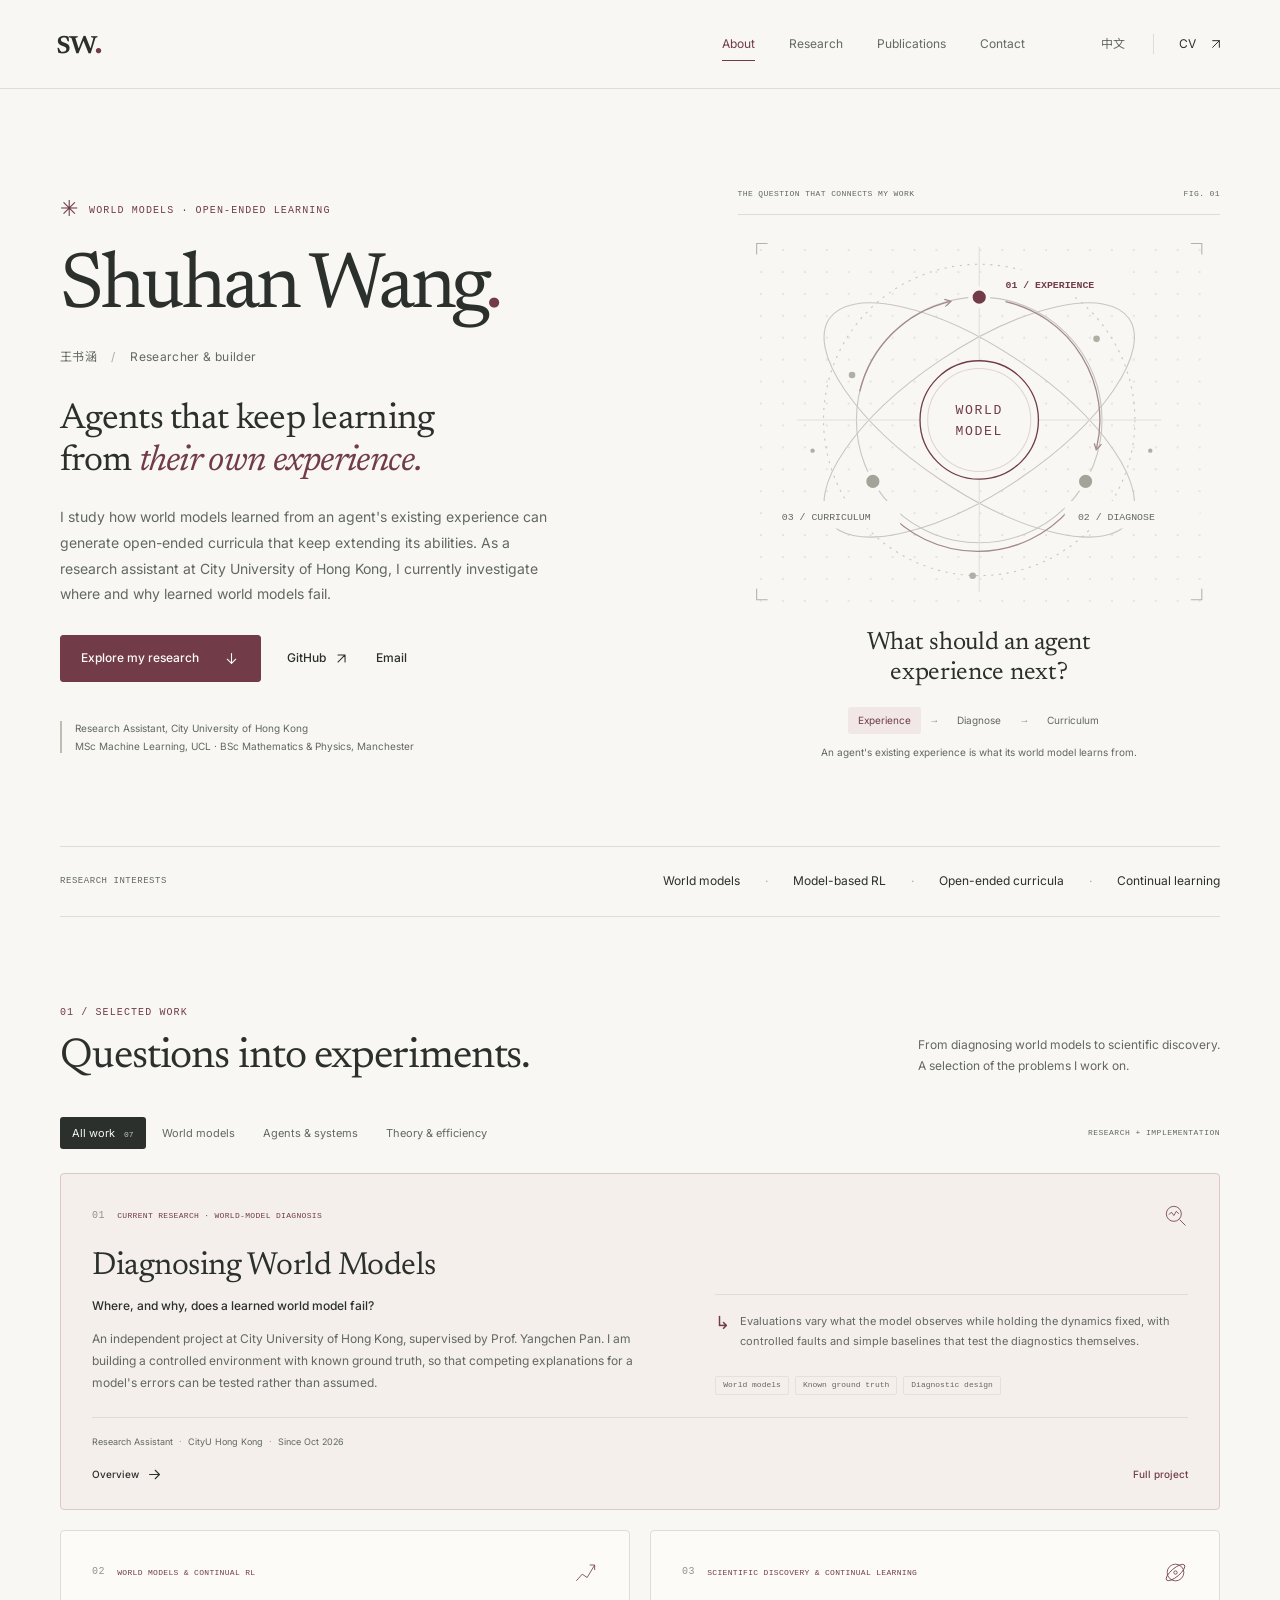
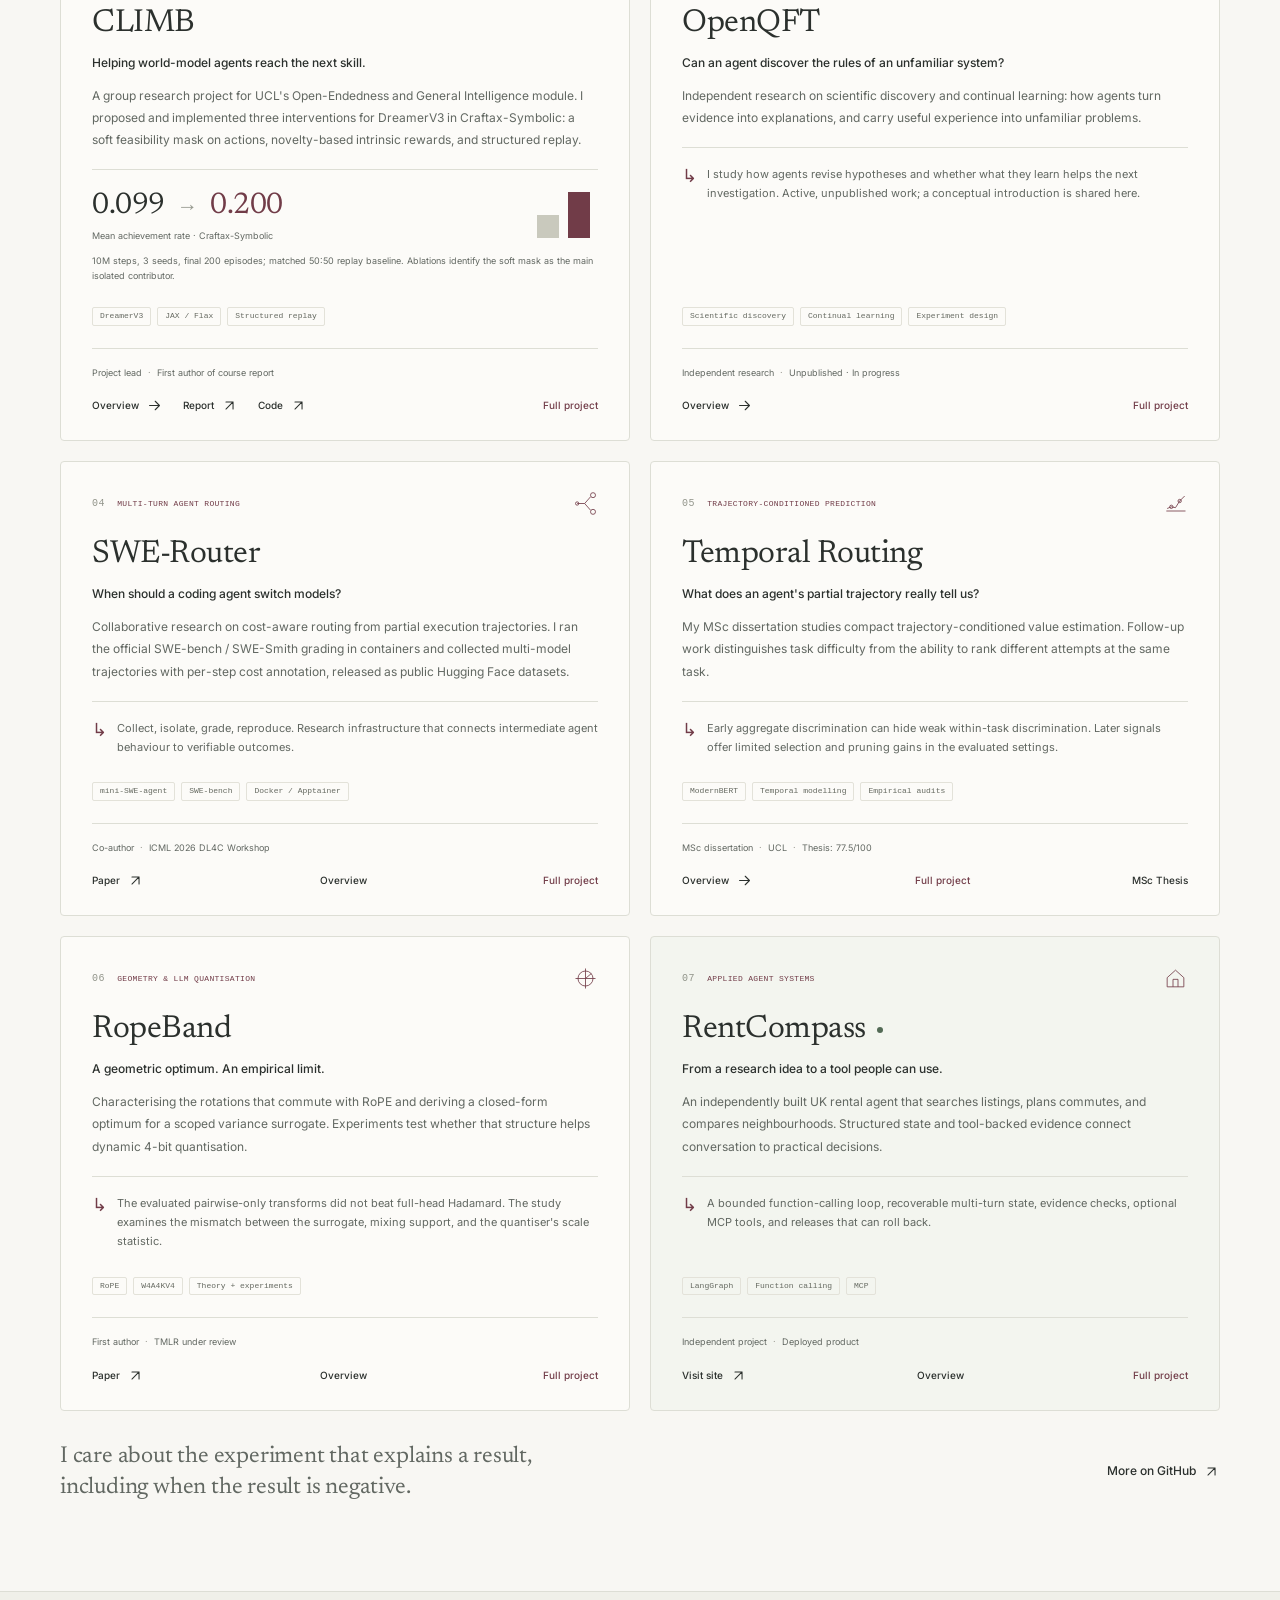
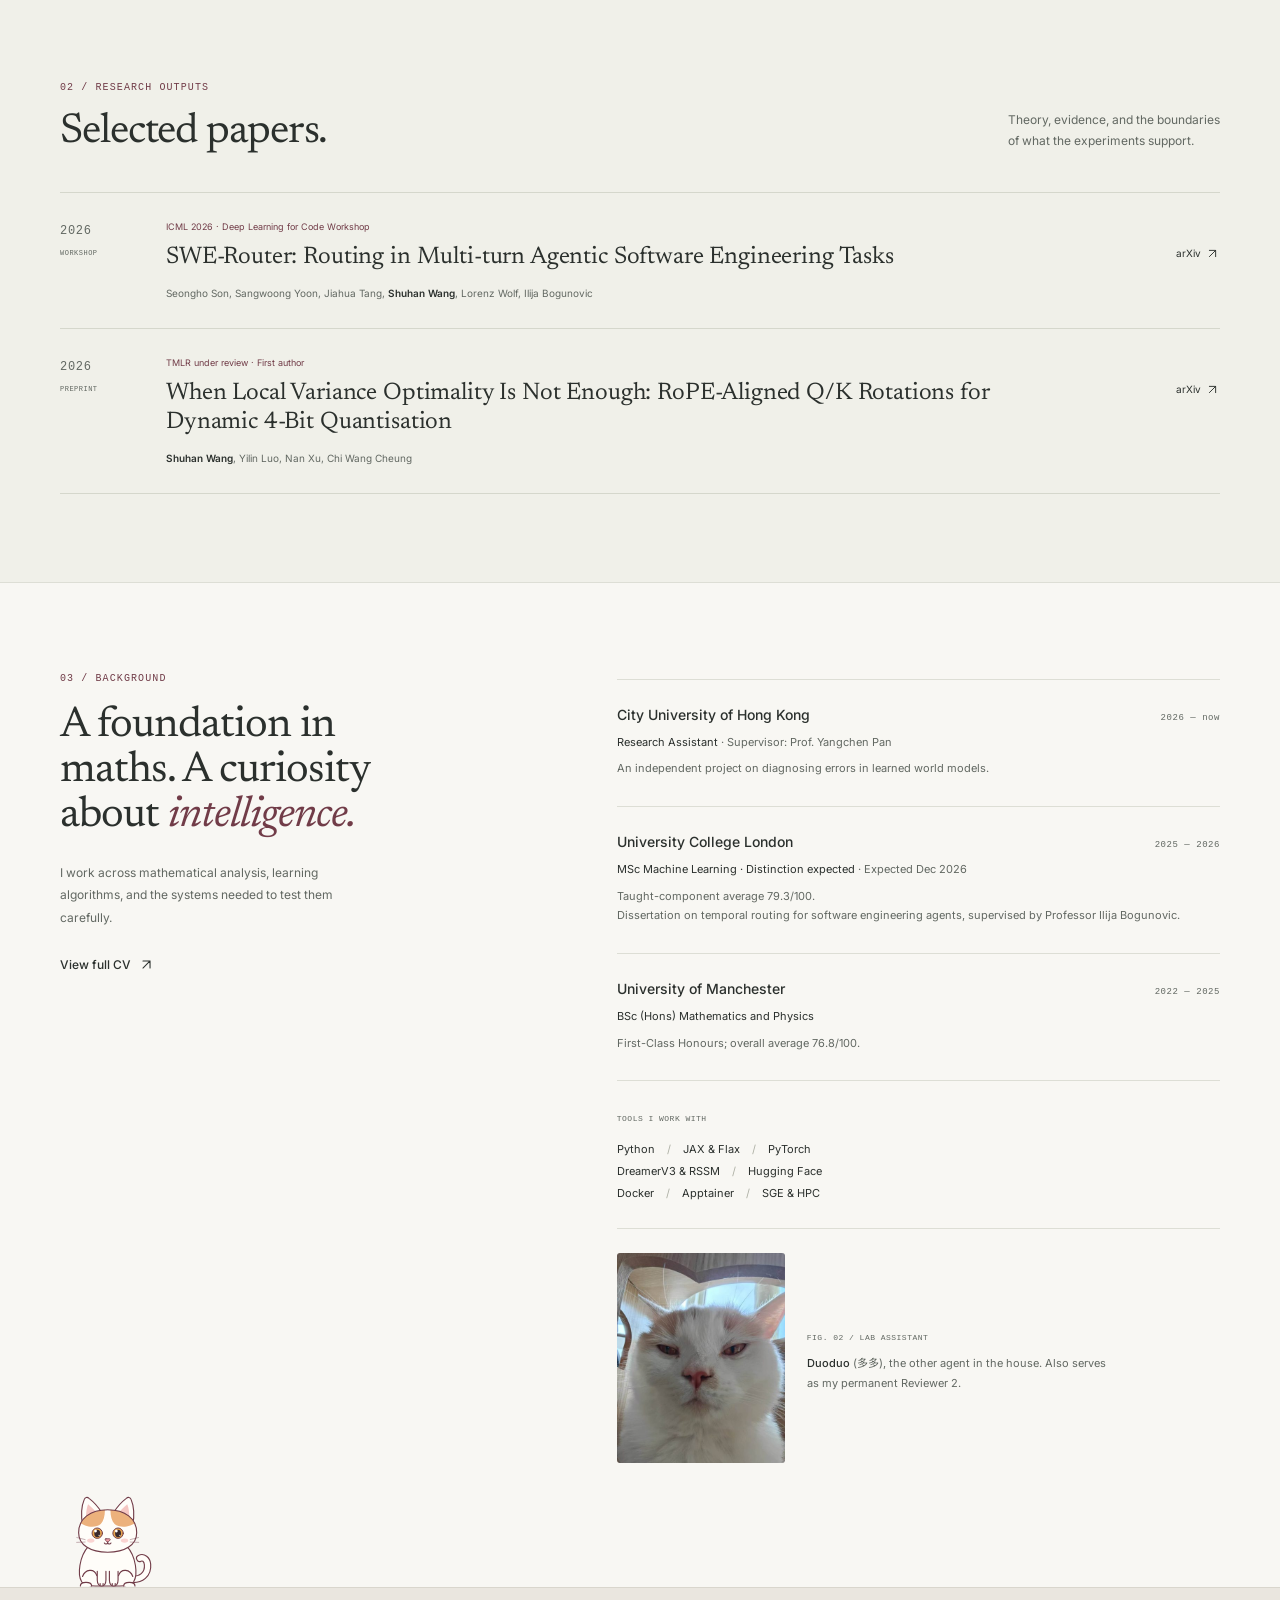
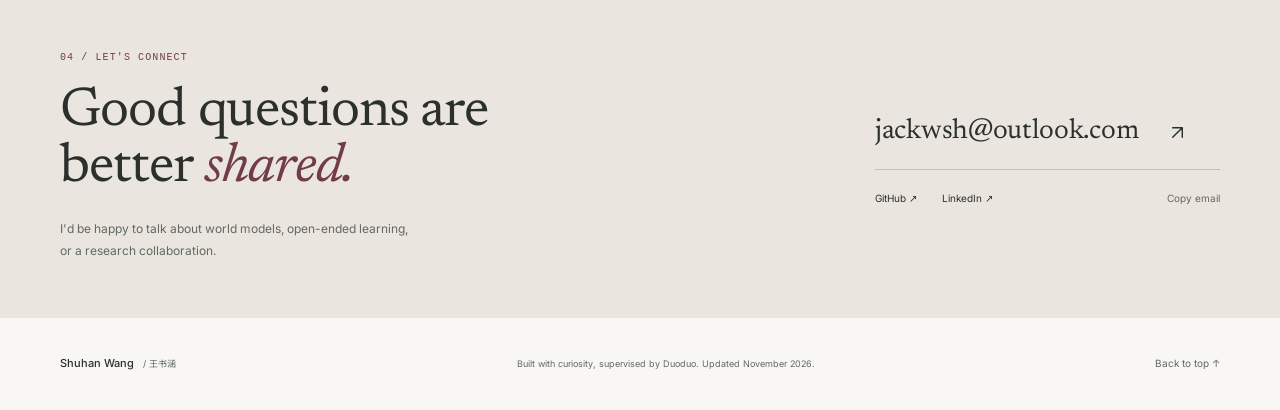
==== commit ad3735c5: "Write public OpenQFT research blog with sanitized Terra figures and thesis mark" ====
--- a/index.html
+++ b/index.html
@@ -96,7 +96,7 @@
     <div class="interest-strip container"><span class="mono" data-i18n="interestsLabel">RESEARCH INTERESTS</span><div><span data-i18n="interestWorld">World models</span><span class="strip-dot" aria-hidden="true">·</span><span data-i18n="interestMBRL">Model-based RL</span><span class="strip-dot" aria-hidden="true">·</span><span data-i18n="interestOpen">Open-ended curricula</span><span class="strip-dot" aria-hidden="true">·</span><span data-i18n="interestContinual">Continual learning</span></div></div>
 
     <section class="research-section container section-space" id="research" aria-labelledby="research-title">
-      <div class="section-heading"><div><p class="eyebrow" data-i18n="researchEyebrow">01 / SELECTED WORK</p><h2 id="research-title" data-i18n="researchTitle">Questions into experiments.</h2></div><p class="section-intro" data-i18n="researchIntro">From diagnosing world models to hidden particle worlds.<br>A selection of the problems I work on.</p></div>
+      <div class="section-heading"><div><p class="eyebrow" data-i18n="researchEyebrow">01 / SELECTED WORK</p><h2 id="research-title" data-i18n="researchTitle">Questions into experiments.</h2></div><p class="section-intro" data-i18n="researchIntro">From diagnosing world models to scientific discovery.<br>A selection of the problems I work on.</p></div>
       <div class="research-toolbar"><div class="project-filters" role="group" aria-label="Filter projects"><button type="button" data-filter="all" aria-pressed="true" data-i18n="filterAll">All work <span>07</span></button><button type="button" data-filter="world" aria-pressed="false" data-i18n="filterWorld">World models</button><button type="button" data-filter="agents" aria-pressed="false" data-i18n="filterAgents">Agents &amp; systems</button><button type="button" data-filter="theory" aria-pressed="false" data-i18n="filterTheory">Theory &amp; efficiency</button></div><span class="mono toolbar-note" data-i18n="toolbarNote">RESEARCH + IMPLEMENTATION</span></div>
       <div class="projects-grid">
         <article class="project-card featured-card wide-card" data-category="world">
@@ -125,7 +125,7 @@
         <article class="project-card" data-category="world">
           <div class="card-topline"><span class="mono project-number">03</span><span class="category" data-i18n="catDiscovery">SCIENTIFIC DISCOVERY &amp; CONTINUAL LEARNING</span><svg class="card-symbol" viewBox="0 0 30 30" aria-hidden="true"><circle cx="15" cy="15" r="10"/><ellipse cx="15" cy="15" rx="14" ry="5" transform="rotate(-40 15 15)"/><circle cx="15" cy="15" r="2"/></svg></div>
           <h3>OpenQFT</h3><p class="project-question" data-i18n="qftQuestion">Can an agent discover the rules of an unfamiliar system?</p>
-          <p class="project-description" data-i18n="qftDescription">An interactive benchmark for scientific discovery and continual learning. The current direction is a simple bead-machine laboratory: agents choose experiments, observe noisy outcomes, and predict conditions they have not tried.</p>
+          <p class="project-description" data-i18n="qftDescription">Independent research on scientific discovery and continual learning: how agents turn evidence into explanations, and carry useful experience into unfamiliar problems.</p>
           <div class="project-insight"><span class="insight-mark" aria-hidden="true">↳</span><p data-i18n="qftInsight">I study how agents revise hypotheses and whether what they learn helps the next investigation. Active, unpublished work; a conceptual introduction is shared here.</p></div>
           <div class="method-tags"><span>Scientific discovery</span><span data-i18n="tagSMC">Continual learning</span><span data-i18n="tagExperiment">Experiment design</span></div>
           <div class="card-footer"><span class="project-role" data-i18n="qftRole">Independent research <span class="role-dot">·</span> Unpublished · In progress</span><button class="text-link project-detail-button" type="button" data-project="qft"><span data-i18n="details">Overview</span><svg class="icon" viewBox="0 0 24 24" aria-hidden="true"><path d="M5 12h14m-6-6 6 6-6 6"/></svg></button><a class="text-link project-page-link" href="projects/openqft/"><span data-i18n="projectPage">Full project</span></a></div>
@@ -144,7 +144,7 @@
           <p class="project-description" data-i18n="temporalDescription">My MSc dissertation studies compact trajectory-conditioned value estimation. Follow-up work distinguishes task difficulty from the ability to rank different attempts at the same task.</p>
           <div class="project-insight"><span class="insight-mark" aria-hidden="true">↳</span><p data-i18n="temporalInsight">Early aggregate discrimination can hide weak within-task discrimination. Later signals offer limited selection and pruning gains in the evaluated settings.</p></div>
           <div class="method-tags"><span>ModernBERT</span><span data-i18n="tagTemporal">Temporal modelling</span><span data-i18n="tagAudits">Empirical audits</span></div>
-          <div class="card-footer"><span class="project-role" data-i18n="temporalRole">MSc dissertation <span class="role-dot">·</span> UCL</span><button class="text-link project-detail-button" type="button" data-project="temporal"><span data-i18n="details">Overview</span><svg class="icon" viewBox="0 0 24 24" aria-hidden="true"><path d="M5 12h14m-6-6 6 6-6 6"/></svg></button><a class="text-link project-page-link" href="projects/temporal-routing/"><span data-i18n="projectPage">Full project</span></a><a class="text-link" href="https://drive.google.com/file/d/1APfXcH07AjycjdiYZ2i10BH3FxVxAXoh/view?usp=sharing" target="_blank" rel="noopener noreferrer"><span data-i18n="thesis">MSc Thesis</span></a></div>
+          <div class="card-footer"><span class="project-role" data-i18n="temporalRole">MSc dissertation <span class="role-dot">·</span> UCL <span class="role-dot">·</span> Thesis: 77.5/100</span><button class="text-link project-detail-button" type="button" data-project="temporal"><span data-i18n="details">Overview</span><svg class="icon" viewBox="0 0 24 24" aria-hidden="true"><path d="M5 12h14m-6-6 6 6-6 6"/></svg></button><a class="text-link project-page-link" href="projects/temporal-routing/"><span data-i18n="projectPage">Full project</span></a><a class="text-link" href="https://drive.google.com/file/d/1APfXcH07AjycjdiYZ2i10BH3FxVxAXoh/view?usp=sharing" target="_blank" rel="noopener noreferrer"><span data-i18n="thesis">MSc Thesis</span></a></div>
         </article>
         <article class="project-card" data-category="theory">
           <div class="card-topline"><span class="mono project-number">06</span><span class="category" data-i18n="catTheory">GEOMETRY &amp; LLM QUANTISATION</span><svg class="card-symbol" viewBox="0 0 30 30" aria-hidden="true"><path d="M15 3v24M3 15h24"/><circle cx="15" cy="15" r="9"/><path d="m15 15 7-6"/></svg></div>
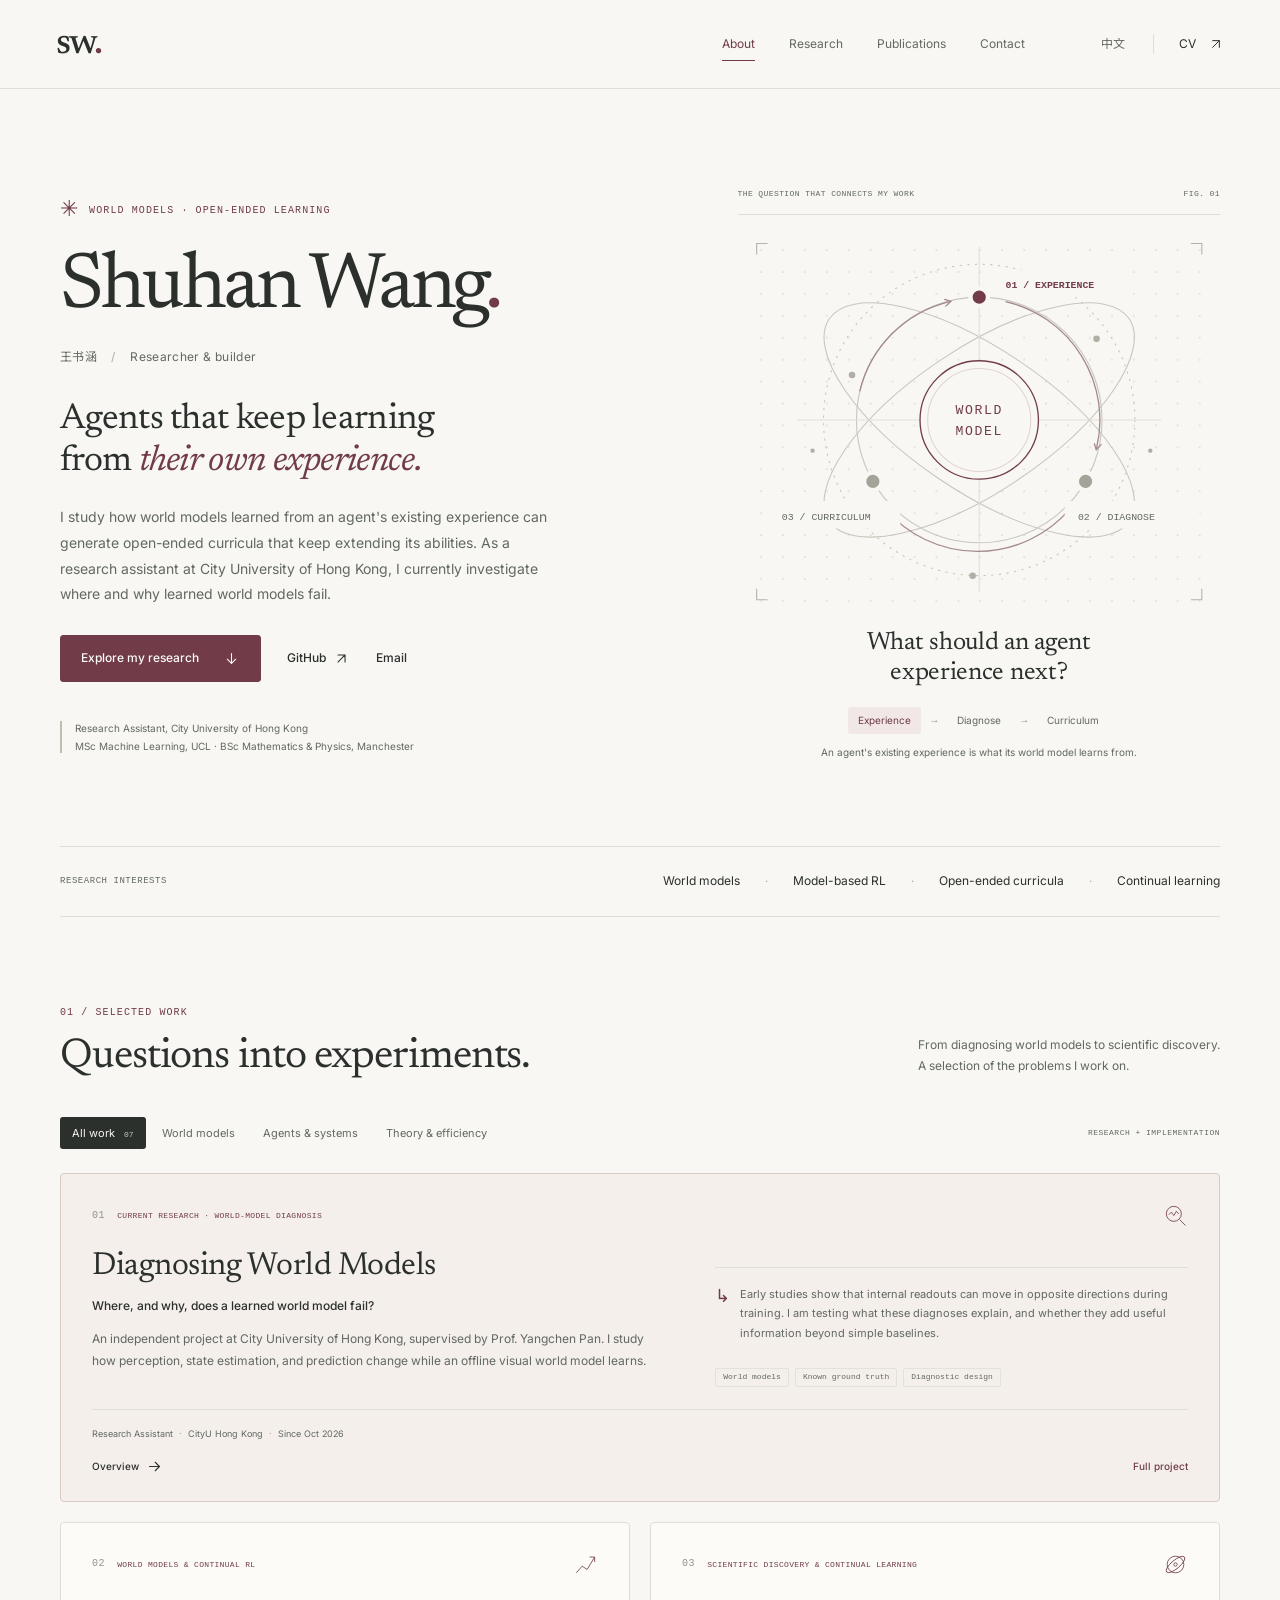
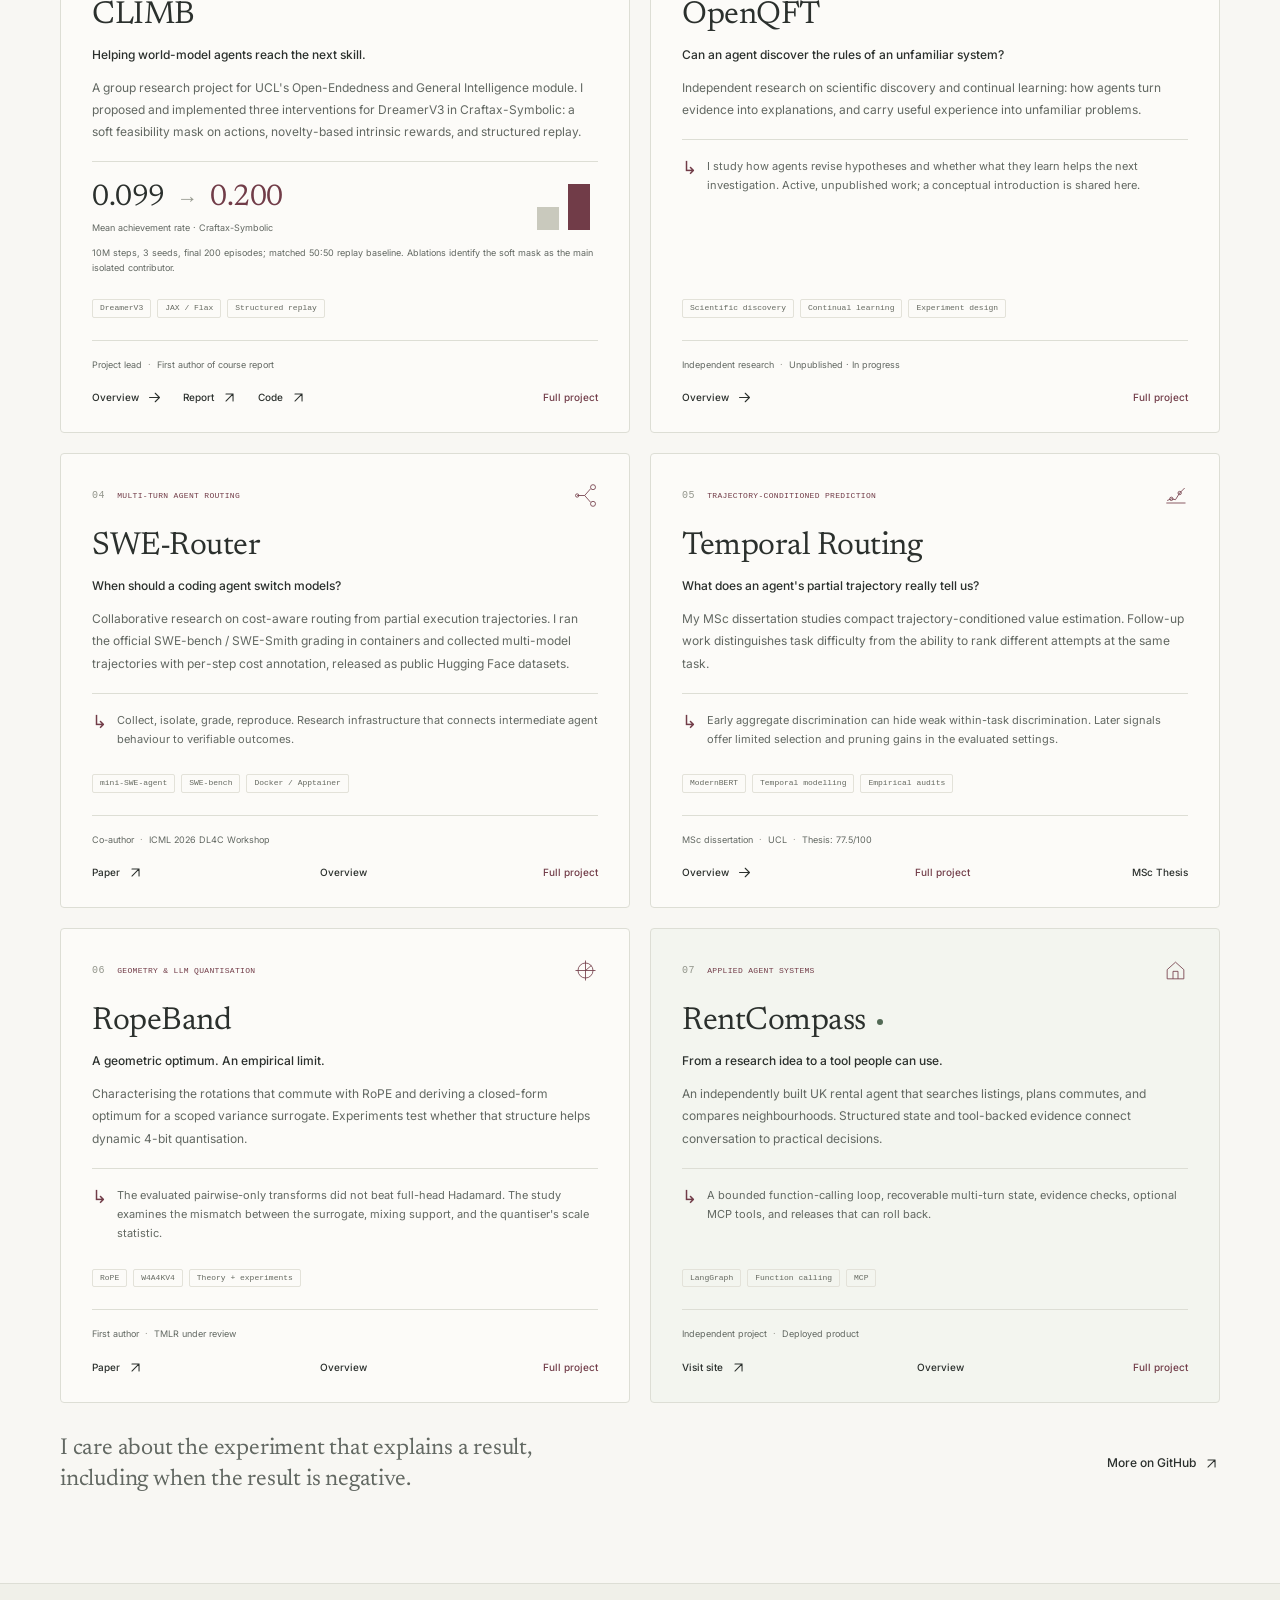
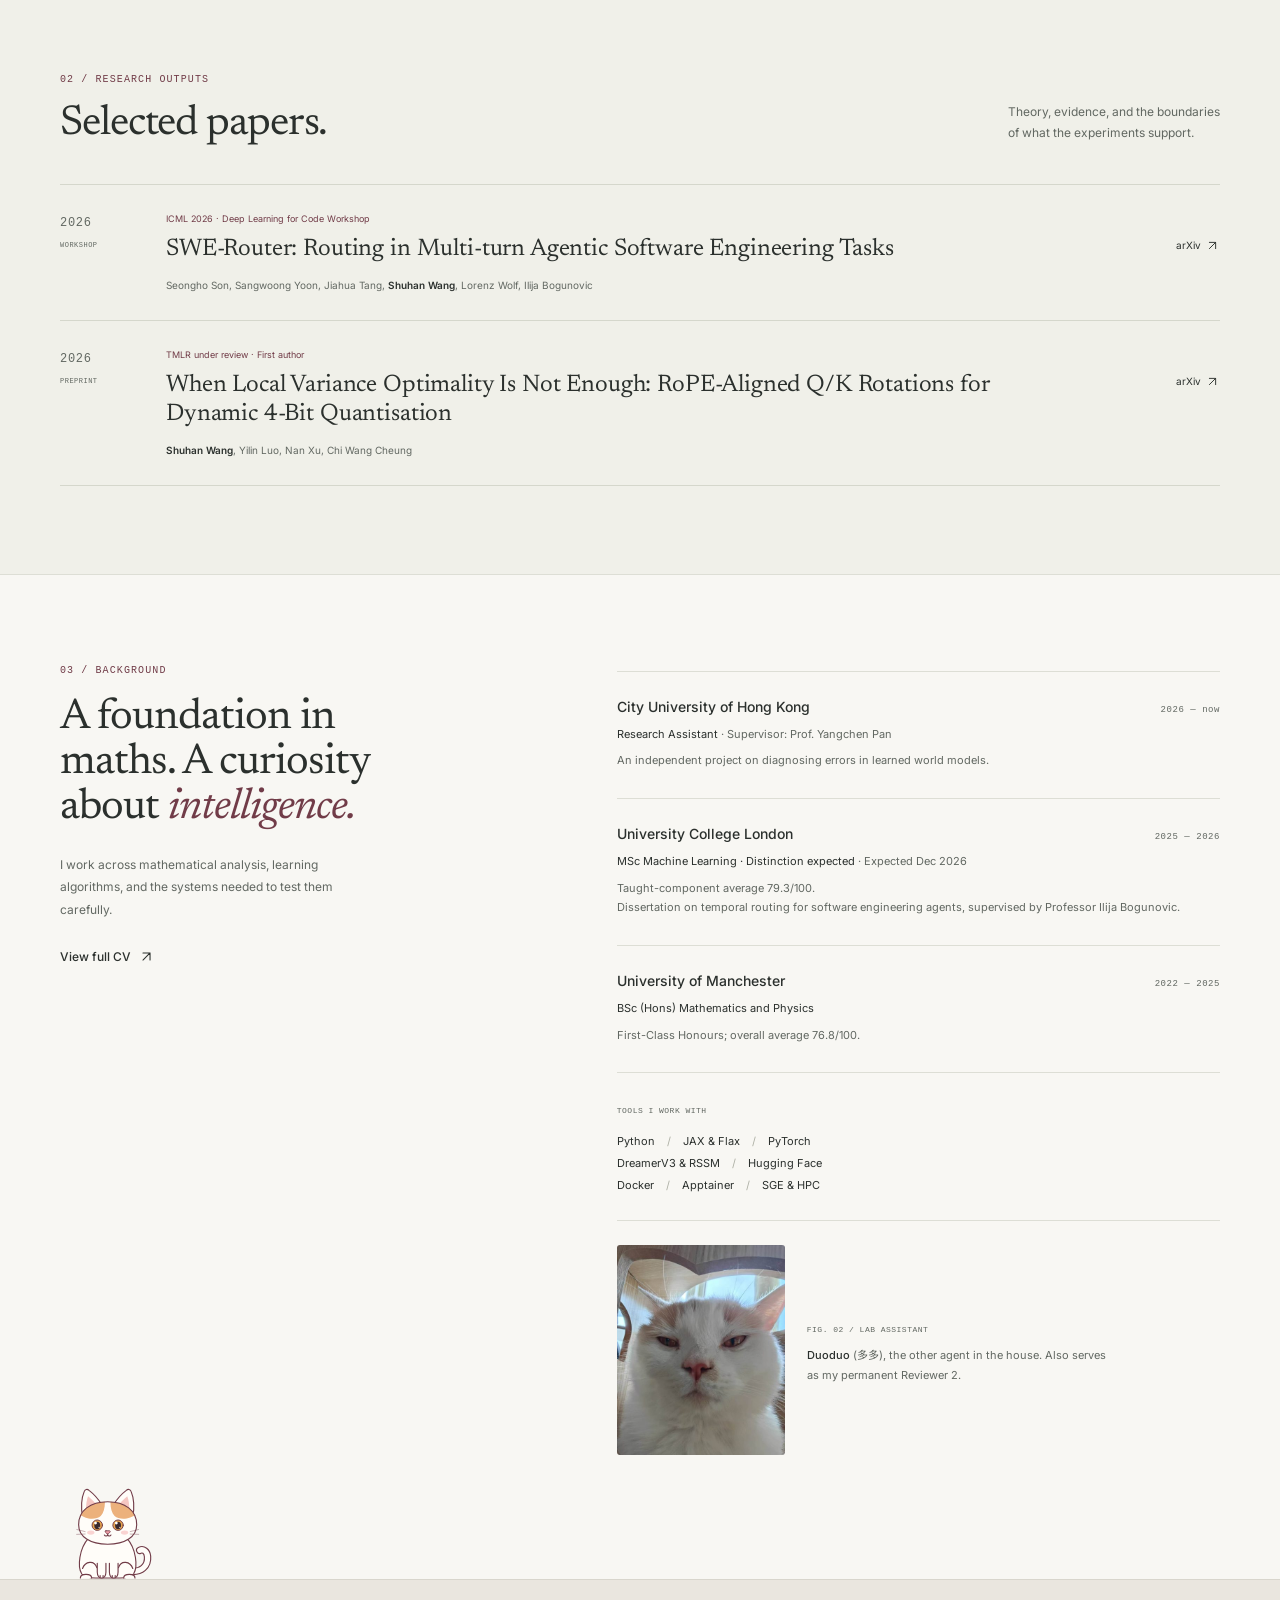
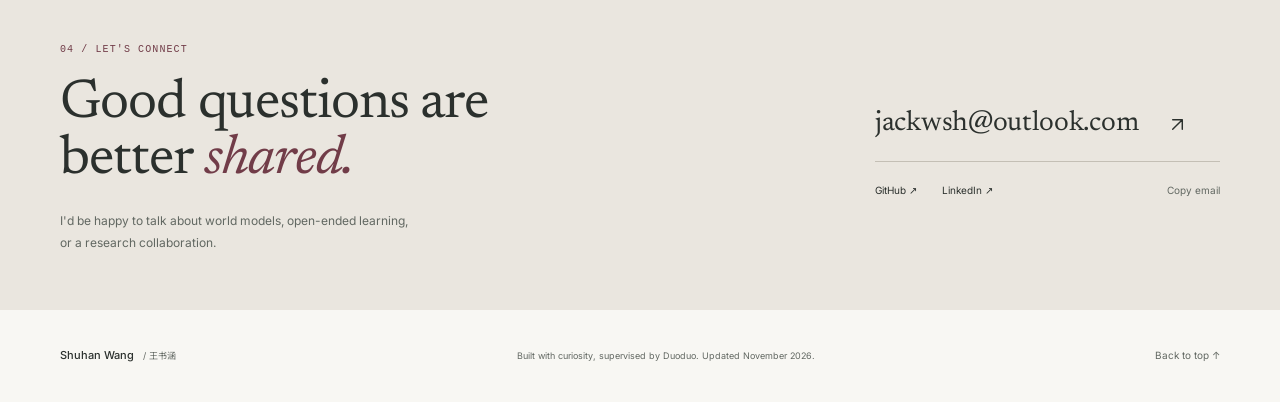
==== commit b443426e: "Add public world-model research note with exploratory evidence and intuition" ====
--- a/index.html
+++ b/index.html
@@ -104,10 +104,10 @@
           <div class="wide-body">
             <div class="wide-main">
               <h3 data-i18n="wmTitle">Diagnosing World Models</h3><p class="project-question" data-i18n="wmQuestion">Where, and why, does a learned world model fail?</p>
-              <p class="project-description" data-i18n="wmDescription">An independent project at City University of Hong Kong, supervised by Prof. Yangchen Pan. I am building a controlled environment with known ground truth, so that competing explanations for a model's errors can be tested rather than assumed.</p>
+              <p class="project-description" data-i18n="wmDescription">An independent project at City University of Hong Kong, supervised by Prof. Yangchen Pan. I study how perception, state estimation, and prediction change while an offline visual world model learns.</p>
             </div>
             <div class="wide-side">
-              <div class="project-insight"><span class="insight-mark" aria-hidden="true">↳</span><p data-i18n="wmInsight">Evaluations vary what the model observes while holding the dynamics fixed, with controlled faults and simple baselines that test the diagnostics themselves.</p></div>
+              <div class="project-insight"><span class="insight-mark" aria-hidden="true">↳</span><p data-i18n="wmInsight">Early studies show that internal readouts can move in opposite directions during training. I am testing what these diagnoses explain, and whether they add useful information beyond simple baselines.</p></div>
               <div class="method-tags"><span data-i18n="tagWorldModels">World models</span><span data-i18n="tagGroundTruth">Known ground truth</span><span data-i18n="tagDiagnostics">Diagnostic design</span></div>
             </div>
           </div>
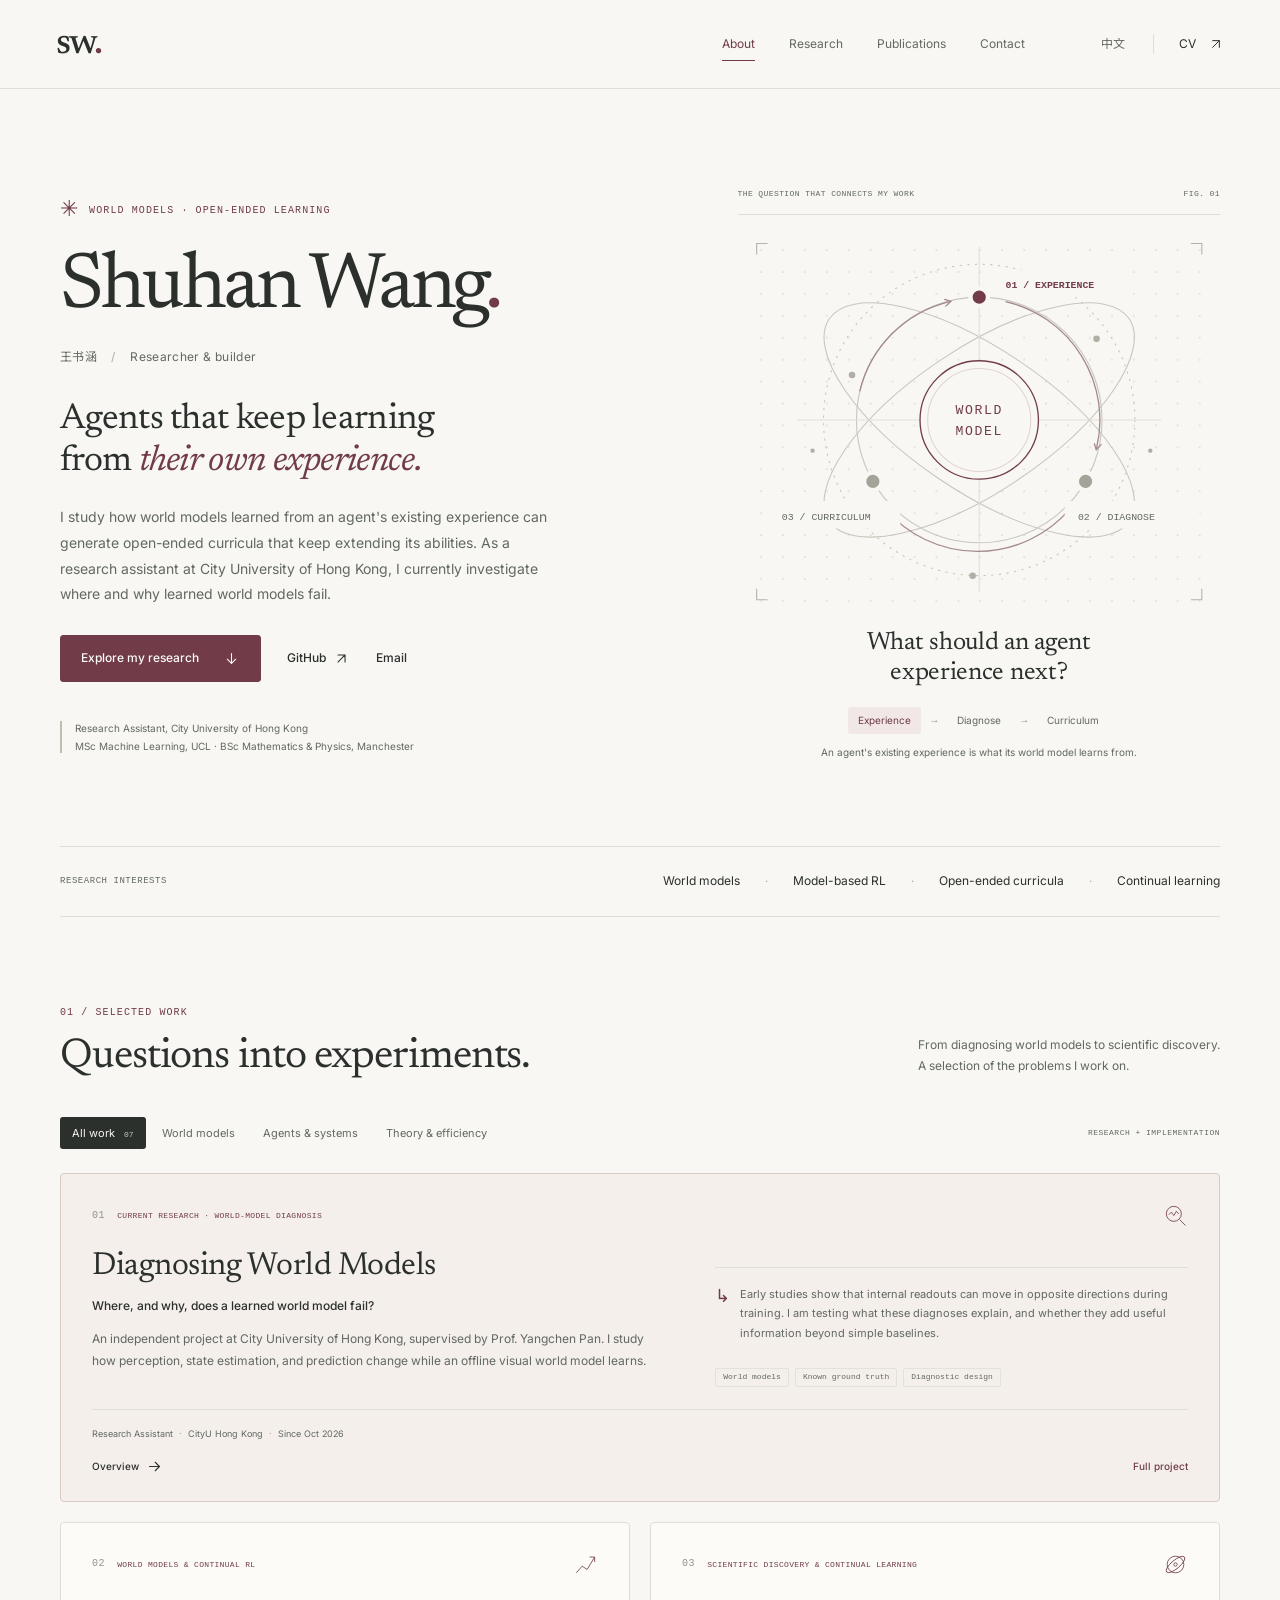
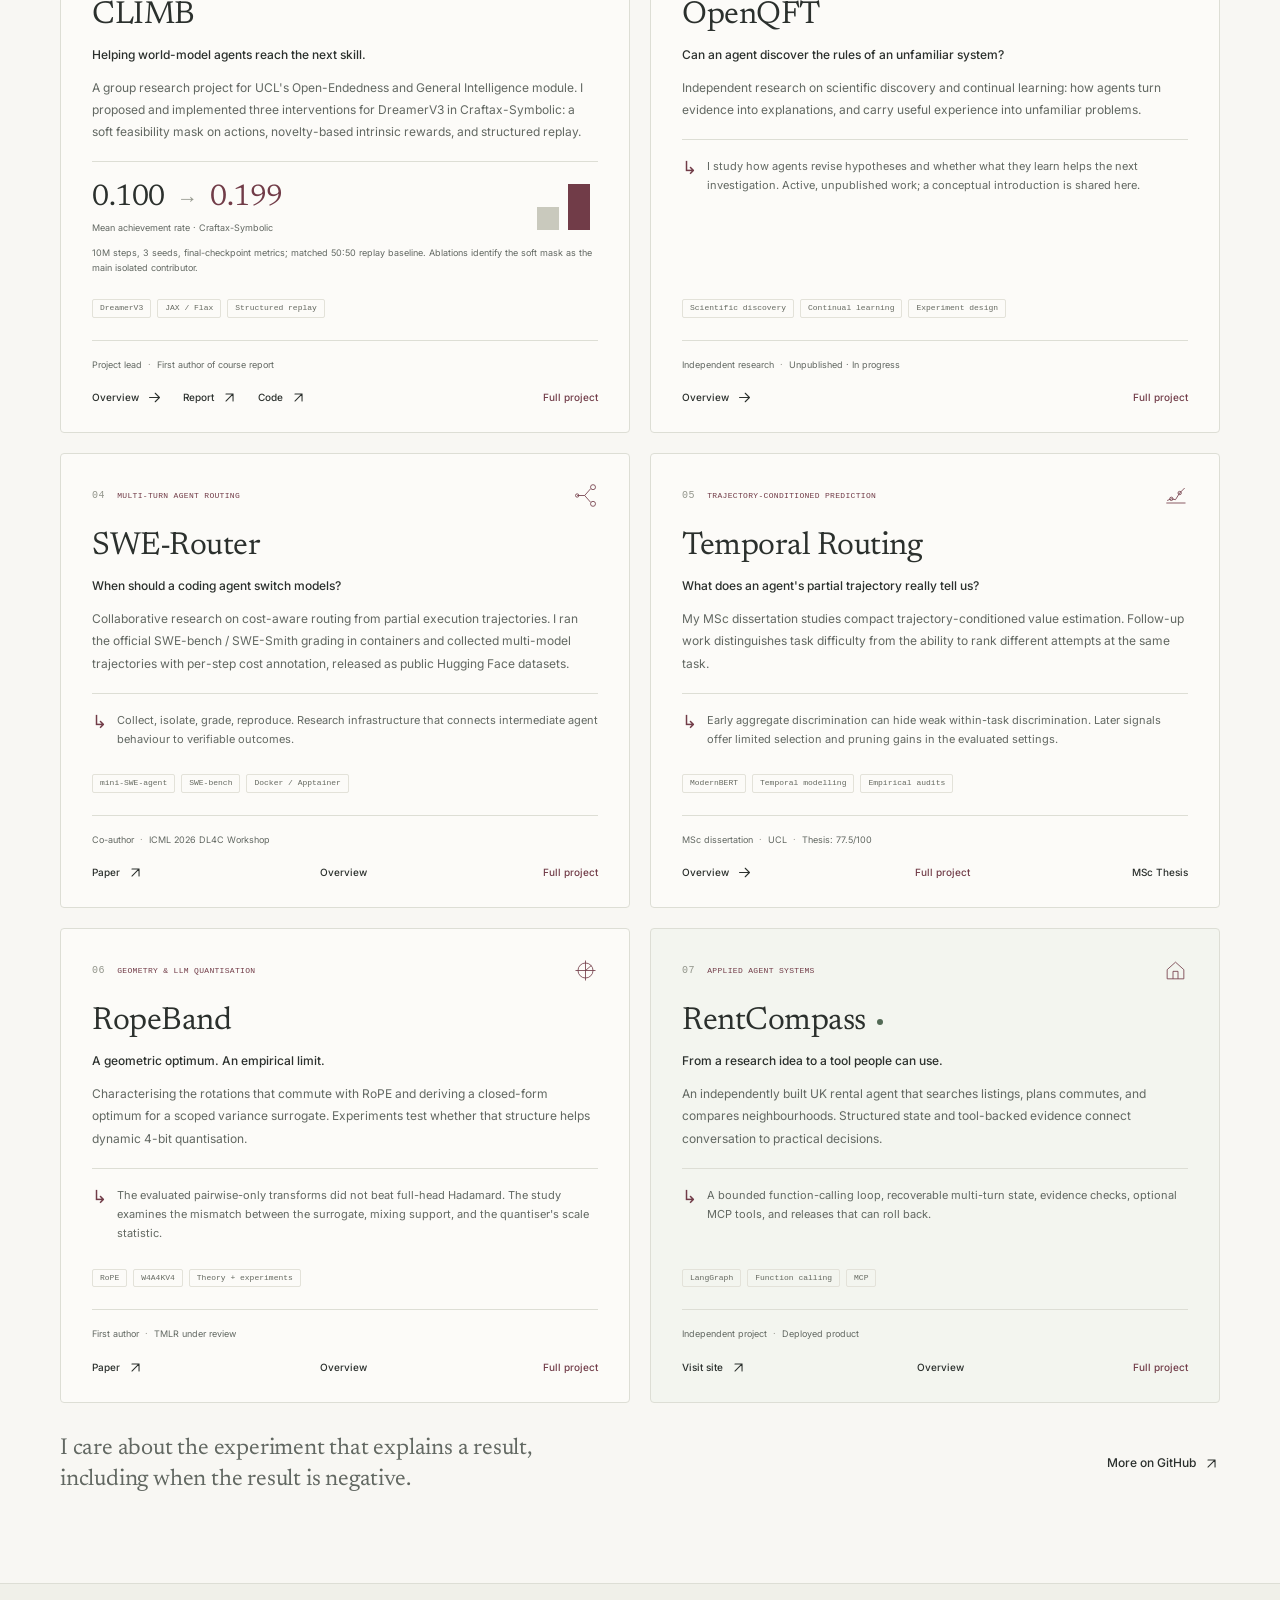
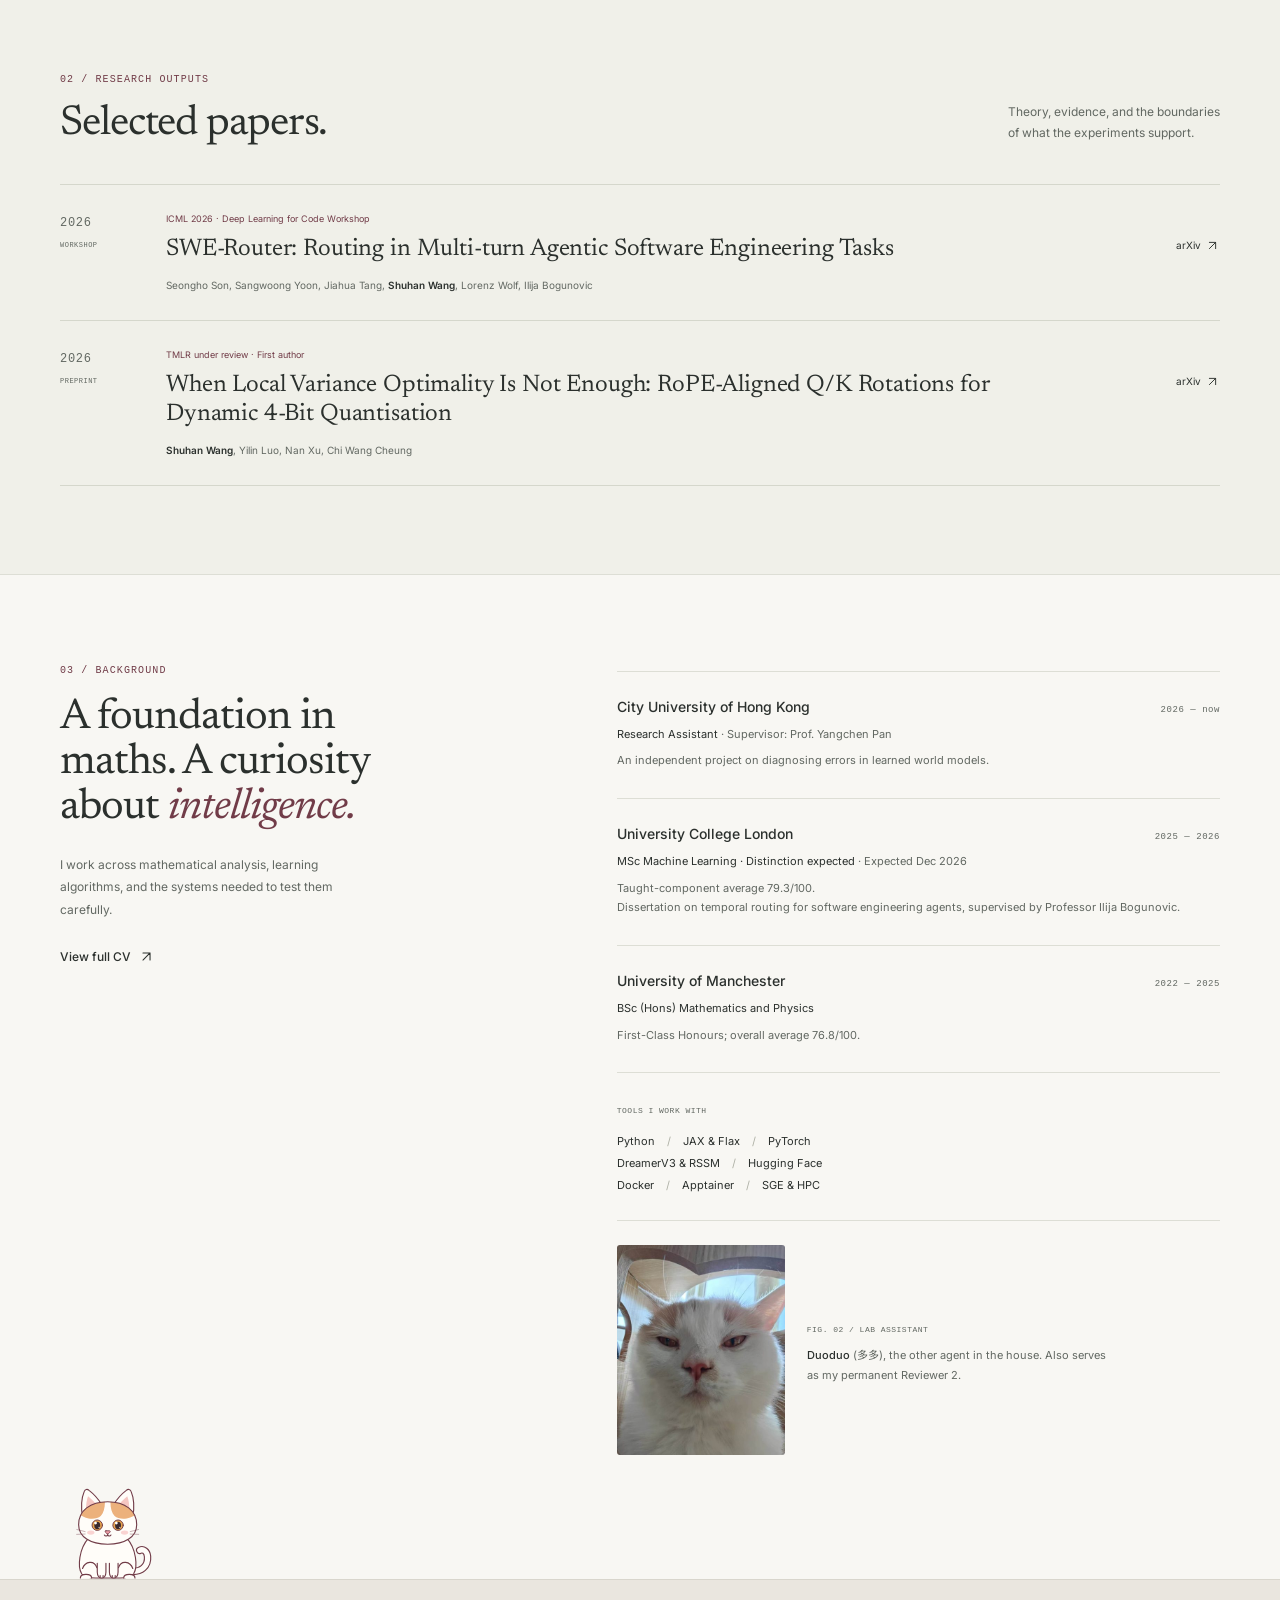
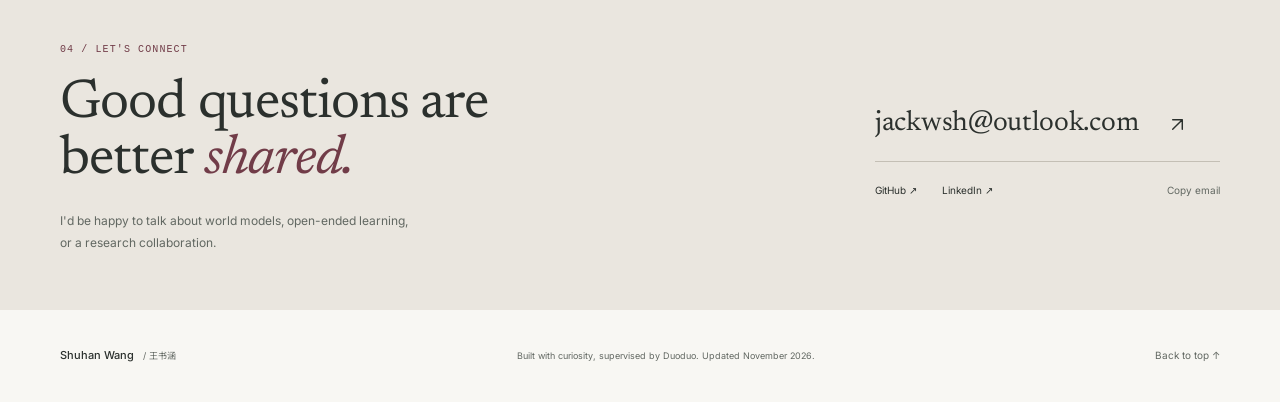
==== commit 86d5e972: "Explain CLIMB feasibility masking with interactive demo and original report figures" ====
--- a/index.html
+++ b/index.html
@@ -117,8 +117,8 @@
           <div class="card-topline"><span class="mono project-number">02</span><span class="category" data-i18n="catRL">WORLD MODELS &amp; CONTINUAL RL</span><svg class="card-symbol" viewBox="0 0 30 30" aria-hidden="true"><path d="m4 25 7-8 6 4 9-15M20 6h6v6"/></svg></div>
           <h3>CLIMB</h3><p class="project-question" data-i18n="climbQuestion">Helping world-model agents reach the next skill.</p>
           <p class="project-description" data-i18n="climbDescription">A group research project for UCL's Open-Endedness and General Intelligence module. I proposed and implemented three interventions for DreamerV3 in Craftax-Symbolic: a soft feasibility mask on actions, novelty-based intrinsic rewards, and structured replay.</p>
-          <div class="climb-result"><div><span class="result-value">0.099 <span aria-hidden="true">→</span> <strong>0.200</strong></span><span class="result-label" data-i18n="climbResult">Mean achievement rate · Craftax-Symbolic</span></div><div class="mini-bars" aria-hidden="true"><span></span><span></span></div></div>
-          <p class="result-scope" data-i18n="climbScope">10M steps, 3 seeds, final 200 episodes; matched 50:50 replay baseline. Ablations identify the soft mask as the main isolated contributor.</p>
+          <div class="climb-result"><div><span class="result-value">0.100 <span aria-hidden="true">→</span> <strong>0.199</strong></span><span class="result-label" data-i18n="climbResult">Mean achievement rate · Craftax-Symbolic</span></div><div class="mini-bars" aria-hidden="true"><span></span><span></span></div></div>
+          <p class="result-scope" data-i18n="climbScope">10M steps, 3 seeds, final-checkpoint metrics; matched 50:50 replay baseline. Ablations identify the soft mask as the main isolated contributor.</p>
           <div class="method-tags"><span>DreamerV3</span><span>JAX / Flax</span><span data-i18n="tagReplay">Structured replay</span></div>
           <div class="card-footer"><span class="project-role" data-i18n="climbRole">Project lead <span class="role-dot">·</span> First author of course report</span><span class="card-links"><button class="text-link project-detail-button" type="button" data-project="climb"><span data-i18n="details">Overview</span><svg class="icon" viewBox="0 0 24 24" aria-hidden="true"><path d="M5 12h14m-6-6 6 6-6 6"/></svg></button><a class="text-link" href="https://drive.google.com/file/d/1gaMJrD7gSBEMuSX1dTslX5YXVuqKP3I2/view?usp=sharing" target="_blank" rel="noopener noreferrer"><span data-i18n="report">Report</span><svg class="icon" viewBox="0 0 24 24" aria-hidden="true"><path d="M7 17 17 7M7 7h10v10"/></svg></a><a class="text-link" href="https://github.com/shuhan-wang1/CLIMB" target="_blank" rel="noopener noreferrer"><span data-i18n="code">Code</span><svg class="icon" viewBox="0 0 24 24" aria-hidden="true"><path d="M7 17 17 7M7 7h10v10"/></svg></a></span><a class="text-link project-page-link" href="projects/climb/"><span data-i18n="projectPage">Full project</span></a></div>
         </article>
